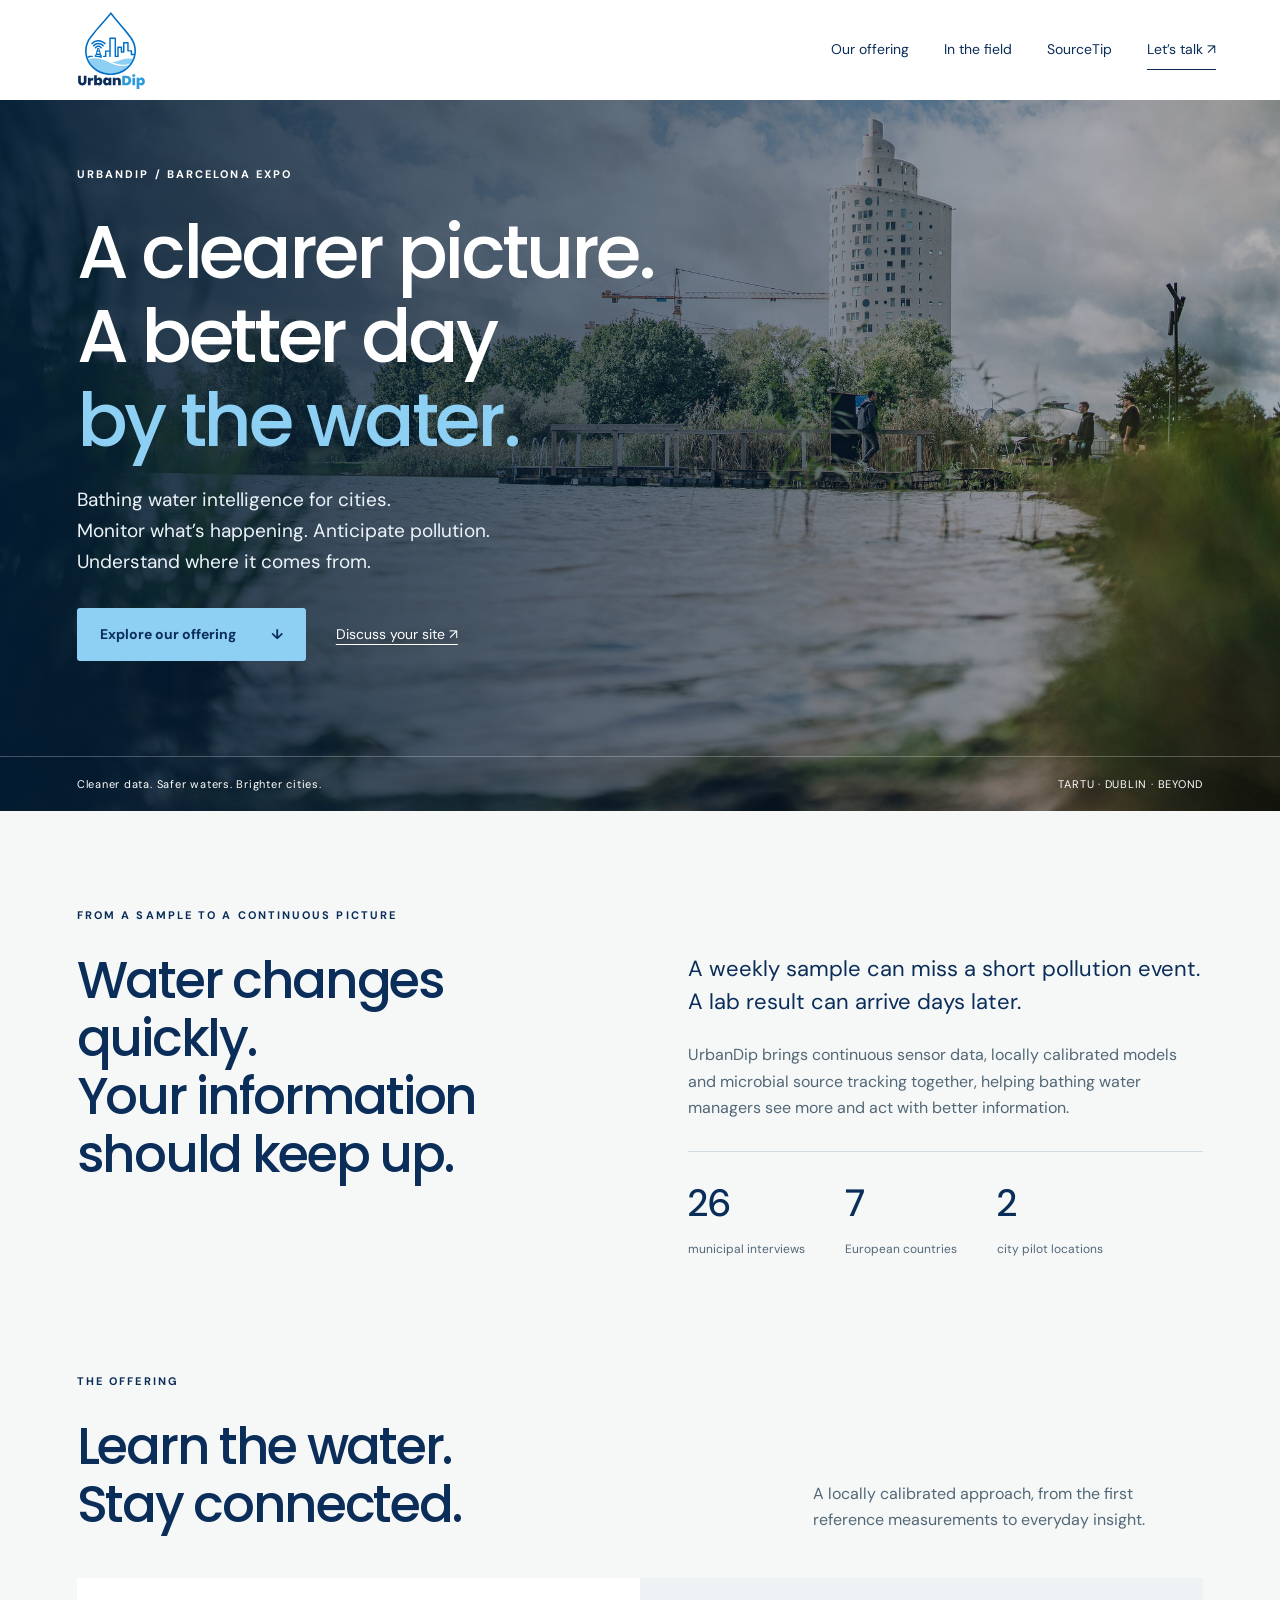
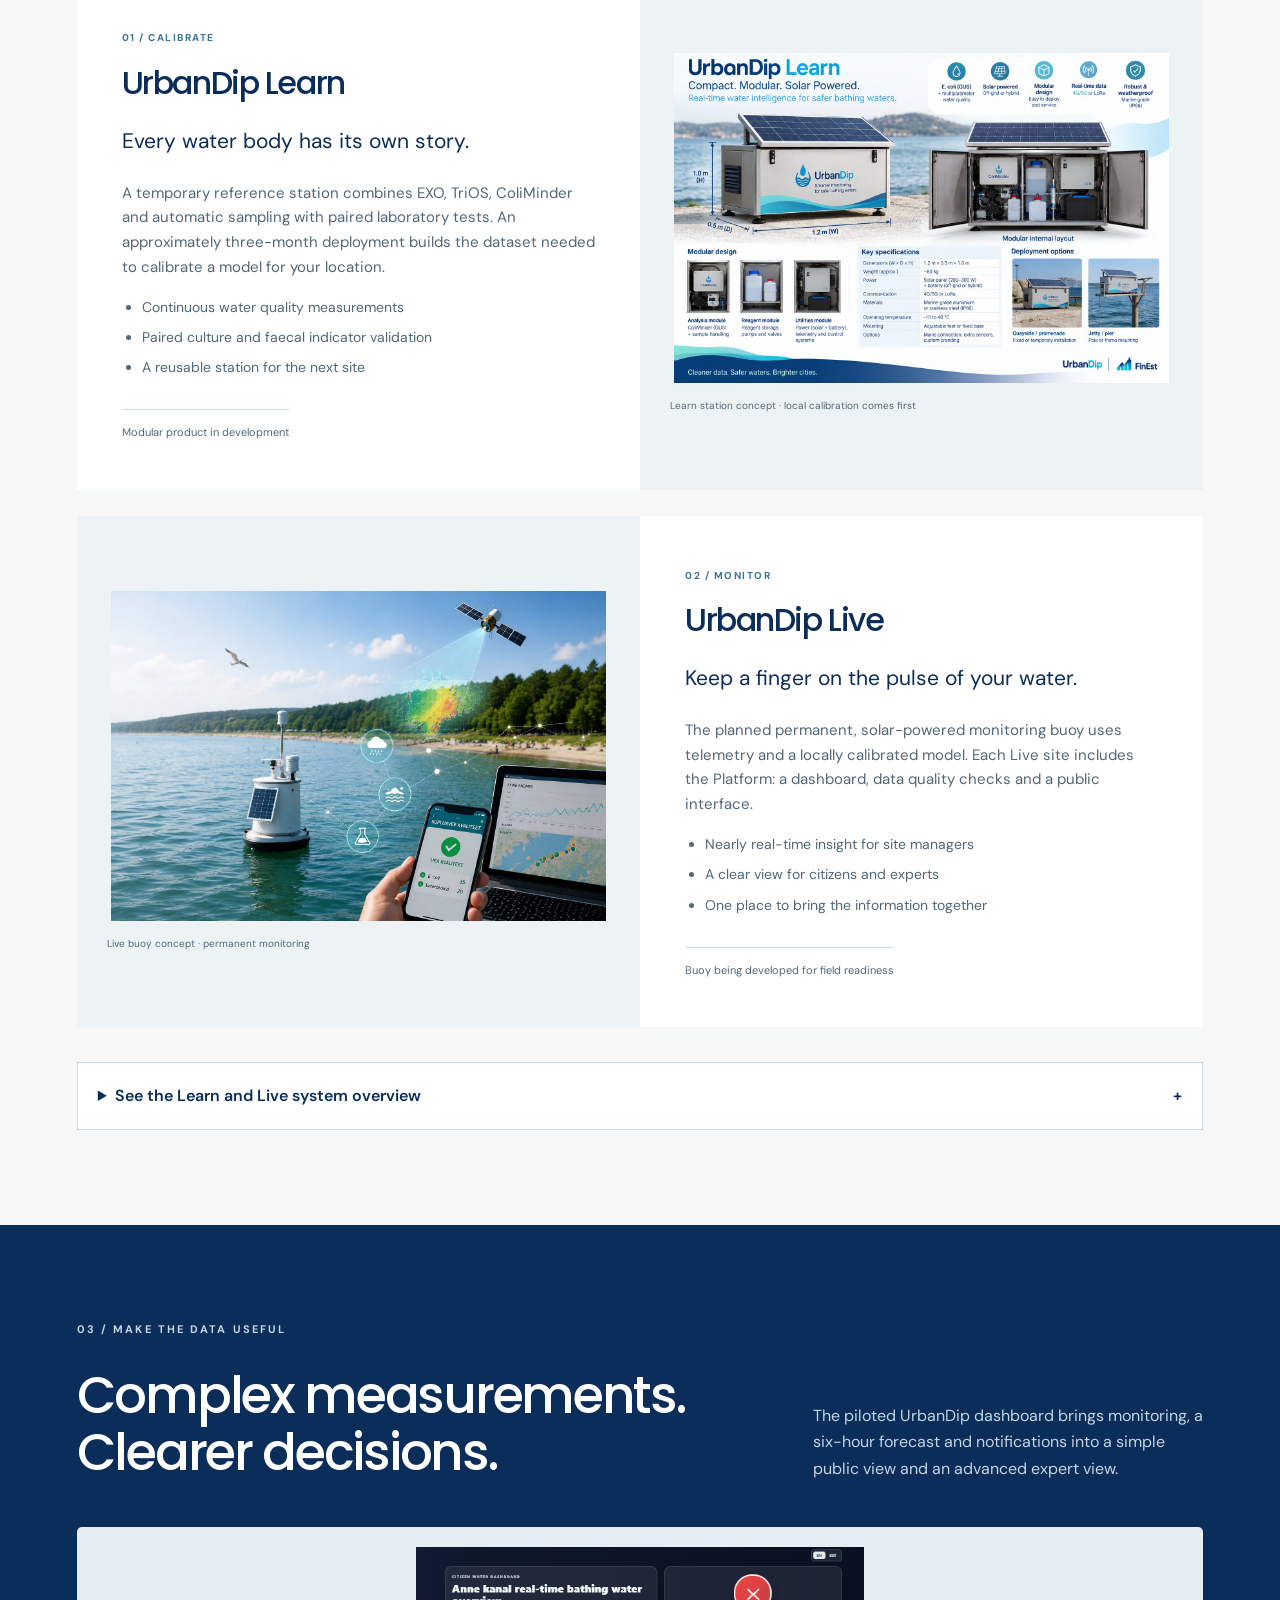
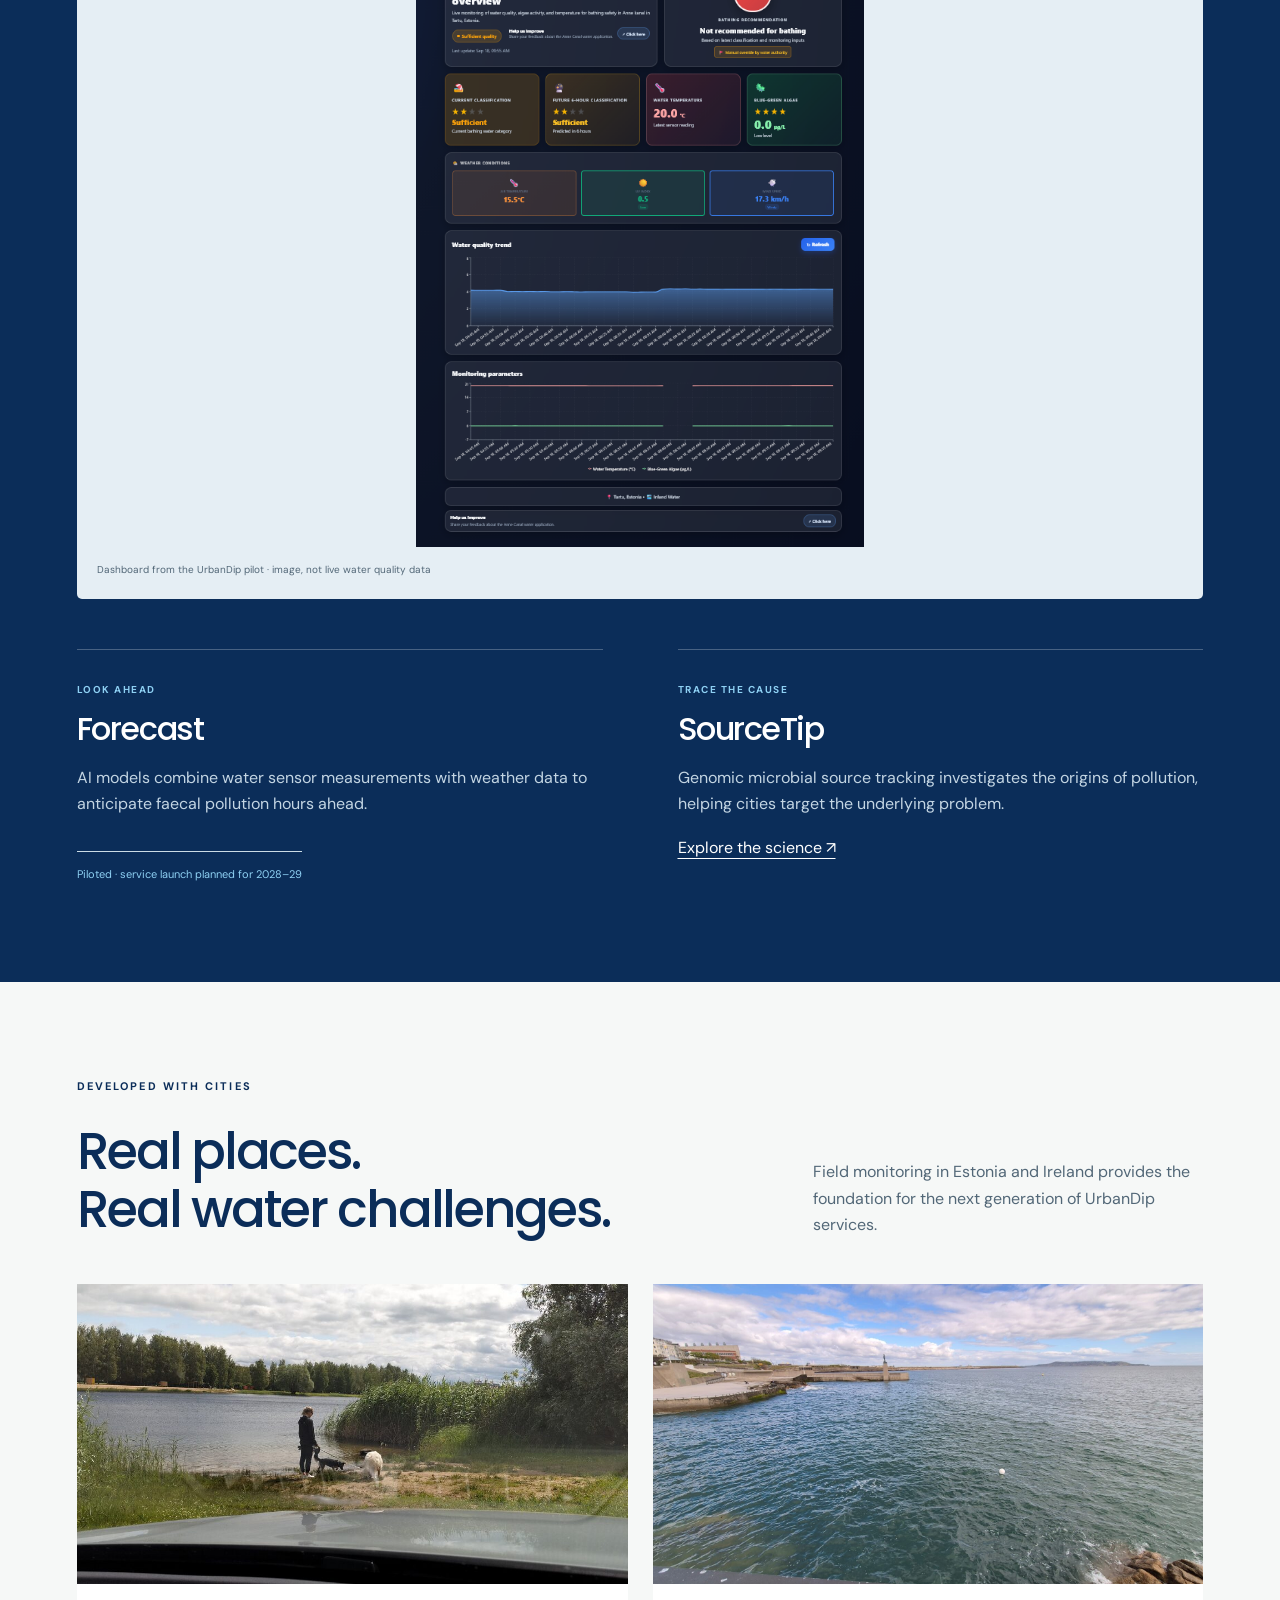
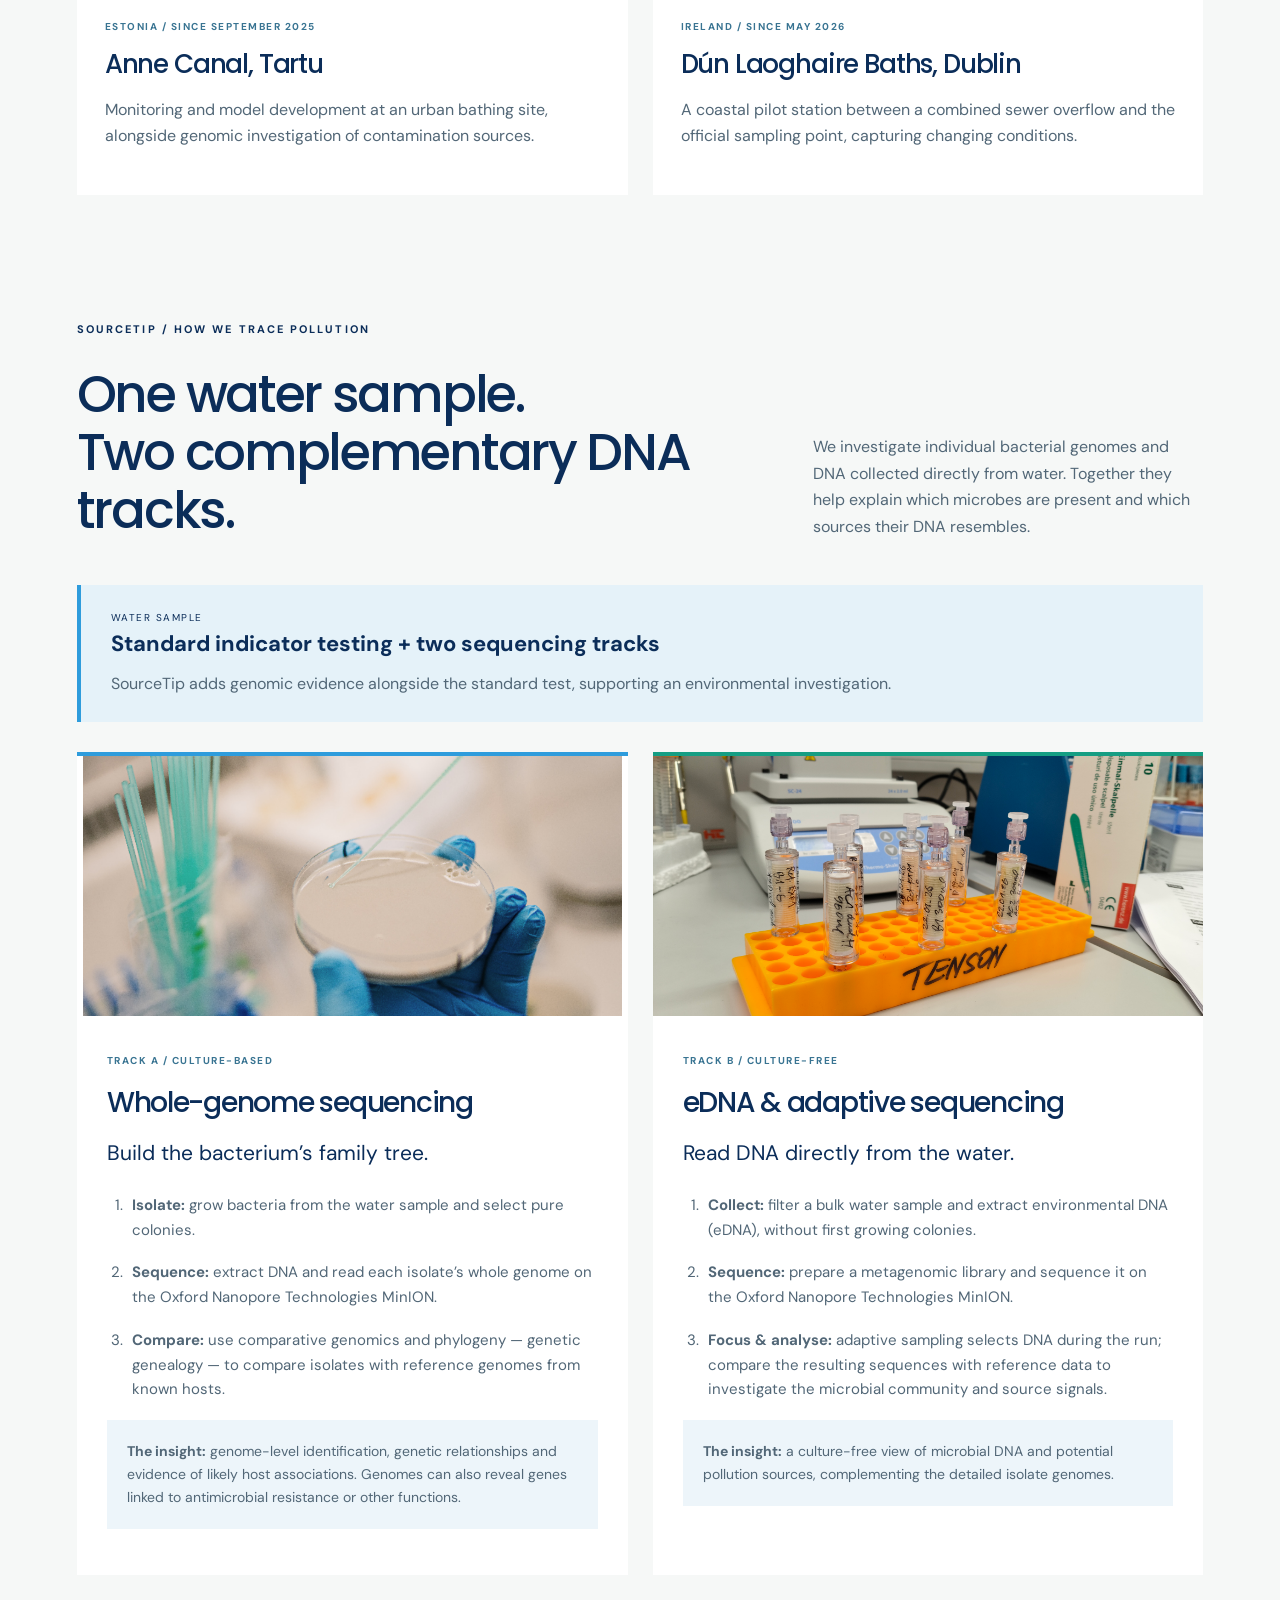
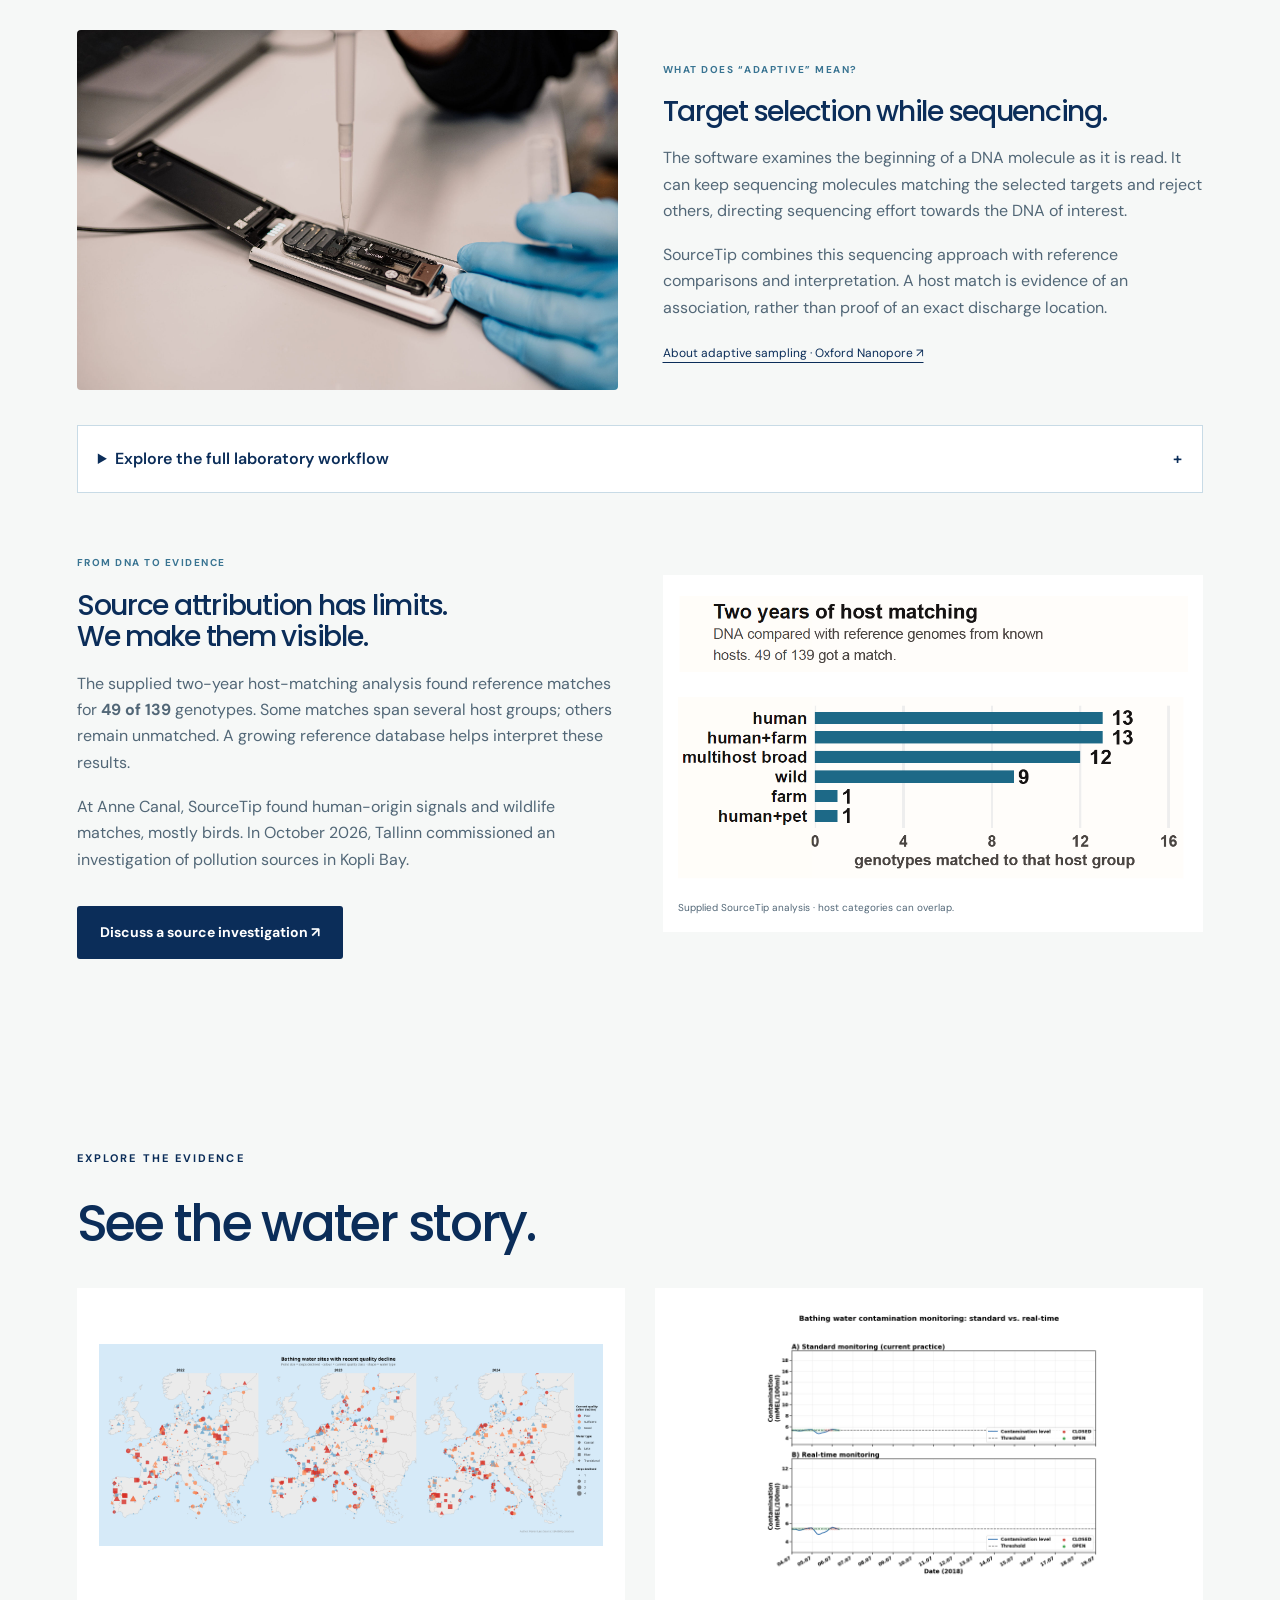
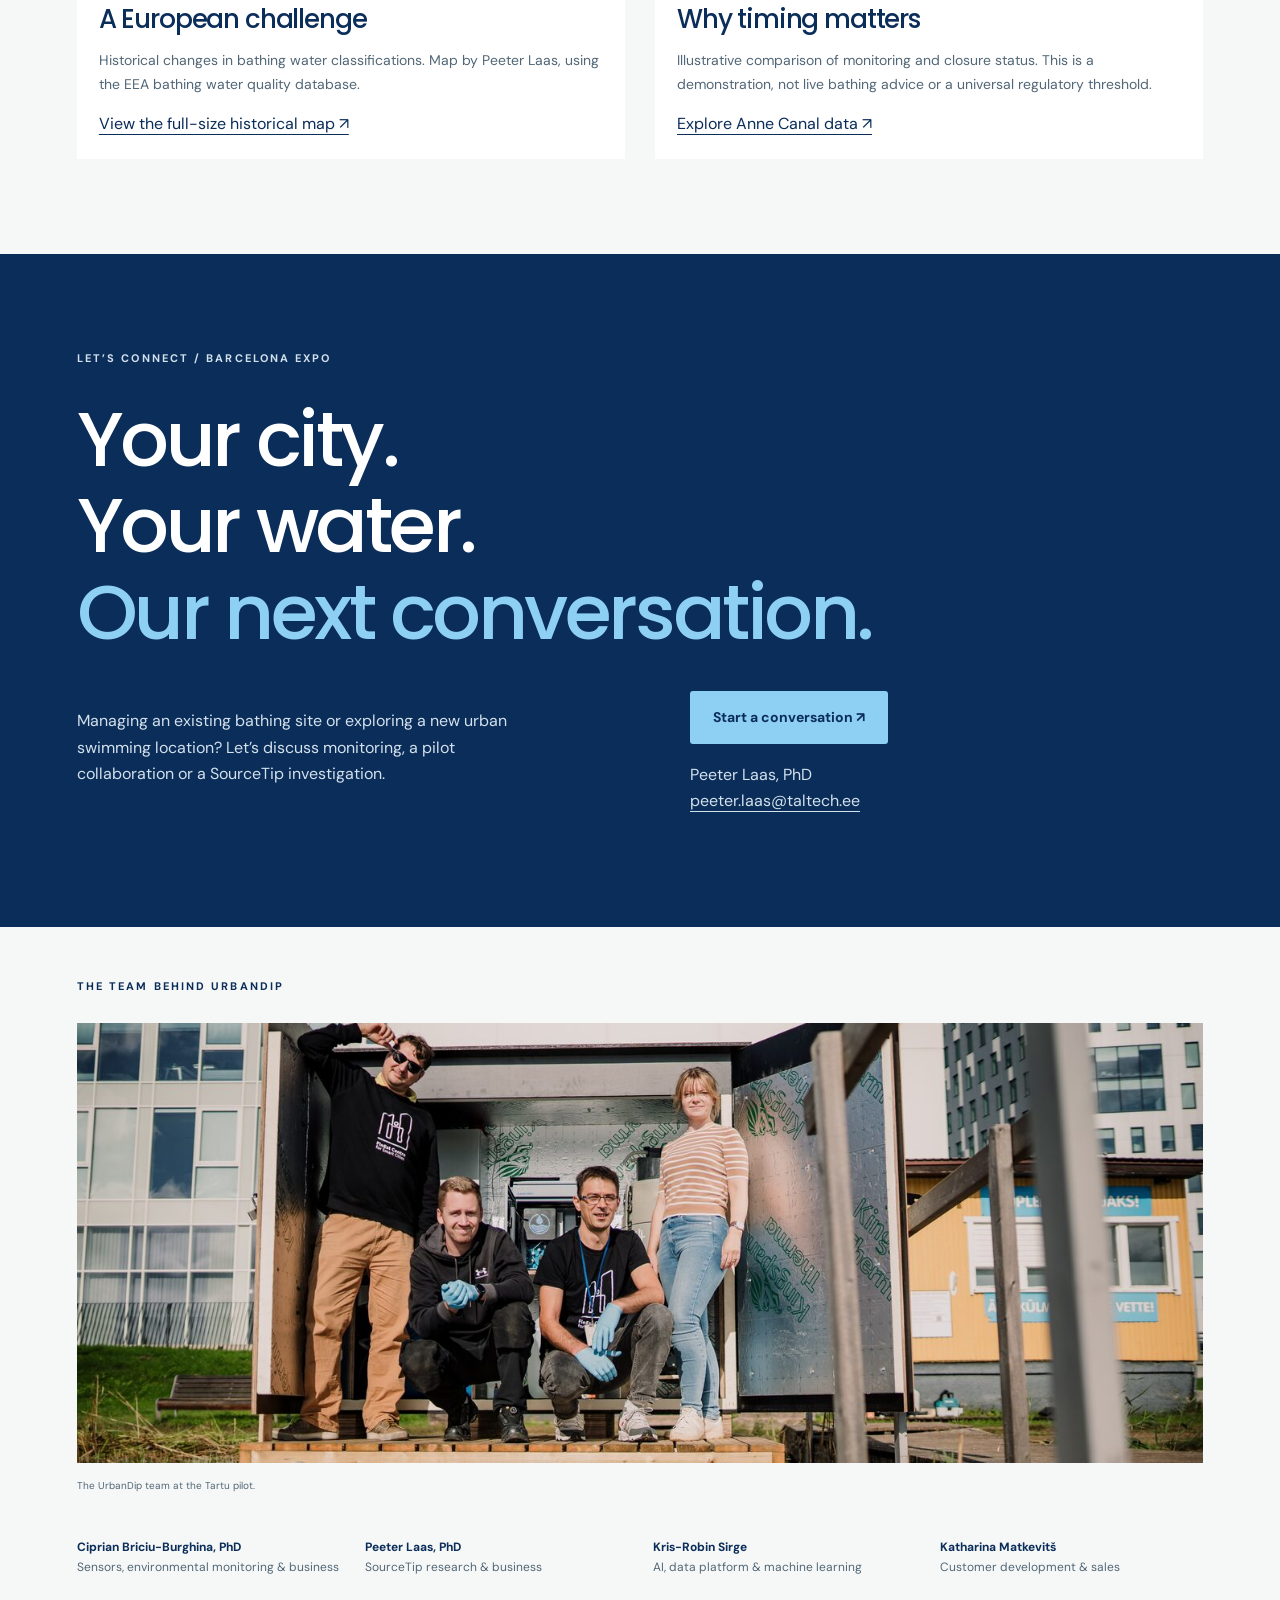
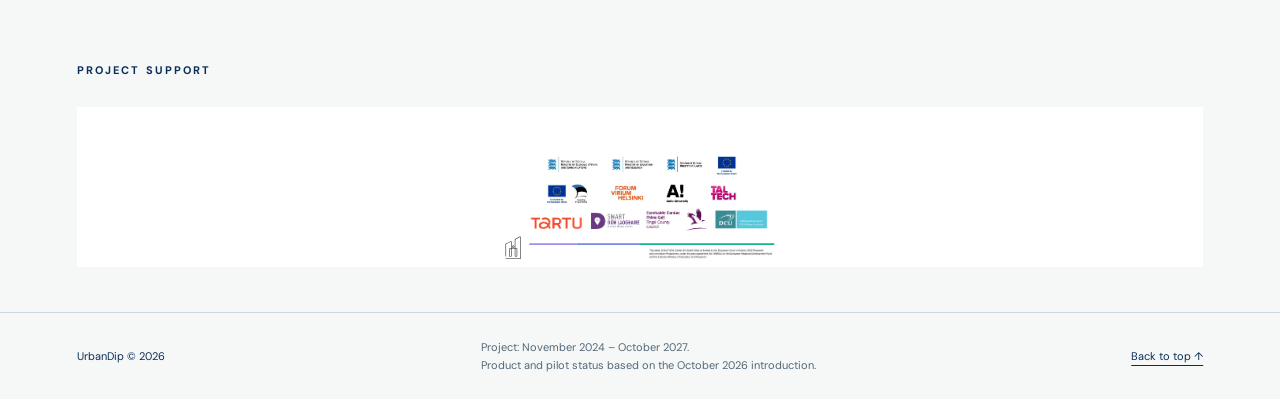
==== index.html @ 27a08b70 "Explain SourceTip methods and add visual materials and English light dashboard" ====
<!doctype html>
<html lang="en"><head><meta charset="utf-8"><meta name="viewport" content="width=device-width,initial-scale=1"><title>UrbanDip | Water intelligence for swimmable cities</title><meta name="description" content="Meet UrbanDip at Barcelona EXPO. Discover bathing water monitoring, AI forecasting and genomic pollution source tracking."><link rel="icon" href="logo1.svg"><link rel="stylesheet" href="style.css"></head><body>
<a class="skip" href="#offering">Skip to content</a><header><a class="brand" href="#"><img src="logo1.svg" alt="UrbanDip"></a><nav aria-label="Main navigation"><a href="#offering">Our offering</a><a href="#pilots">In the field</a><a href="#science">SourceTip</a><a class="nav-cta" href="#connect">Let’s talk ↗</a></nav></header>
<main><section class="hero"><img class="hero-photo" src="canal1.jpg" alt="Urban waterway in Tartu"><div class="hero-shade"></div><div class="hero-content"><p class="eyebrow">URBANDIP / BARCELONA EXPO</p><h1>A clearer picture.<br>A better day<br><em>by the water.</em></h1><p class="intro">Bathing water intelligence for cities.<br>Monitor what’s happening. Anticipate pollution.<br>Understand where it comes from.</p><div class="actions"><a class="button" href="#offering">Explore our offering <span>↓</span></a><a class="text-link" href="#connect">Discuss your site ↗</a></div></div><div class="hero-bottom"><span>Cleaner data. Safer waters. Brighter cities.</span><span>TARTU · DUBLIN · BEYOND</span></div></section>
<section class="opening wrap"><p class="eyebrow">FROM A SAMPLE TO A CONTINUOUS PICTURE</p><div class="split"><h2>Water changes quickly.<br>Your information<br>should keep up.</h2><div><p class="large">A weekly sample can miss a short pollution event. A lab result can arrive days later.</p><p>UrbanDip brings continuous sensor data, locally calibrated models and microbial source tracking together, helping bathing water managers see more and act with better information.</p><div class="mini-stats"><div><strong>26</strong><span>municipal interviews</span></div><div><strong>7</strong><span>European countries</span></div><div><strong>2</strong><span>city pilot locations</span></div></div></div></div></section>
<section class="offering wrap" id="offering"><p class="eyebrow">THE OFFERING</p><div class="section-heading"><h2>Learn the water.<br>Stay connected.</h2><p>A locally calibrated approach, from the first reference measurements to everyday insight.</p></div><article class="product"><div class="product-copy"><span class="step">01 / CALIBRATE</span><h3>UrbanDip Learn</h3><p class="large">Every water body has its own story.</p><p>A temporary reference station combines EXO, TriOS, ColiMinder and automatic sampling with paired laboratory tests. An approximately three-month deployment builds the dataset needed to calibrate a model for your location.</p><ul><li>Continuous water quality measurements</li><li>Paired culture and faecal indicator validation</li><li>A reusable station for the next site</li></ul><span class="status">Modular product in development</span></div><figure><img src="learn_unit.jpg" alt="UrbanDip Learn reference station concept" loading="lazy"><figcaption>Learn station concept · local calibration comes first</figcaption></figure></article><article class="product reverse"><div class="product-copy"><span class="step">02 / MONITOR</span><h3>UrbanDip Live</h3><p class="large">Keep a finger on the pulse of your water.</p><p>The planned permanent, solar-powered monitoring buoy uses telemetry and a locally calibrated model. Each Live site includes the Platform: a dashboard, data quality checks and a public interface.</p><ul><li>Nearly real-time insight for site managers</li><li>A clear view for citizens and experts</li><li>One place to bring the information together</li></ul><span class="status">Buoy being developed for field readiness</span></div><figure><img src="live_buoy.jpg" alt="UrbanDip Live monitoring buoy concept" loading="lazy"><figcaption>Live buoy concept · permanent monitoring</figcaption></figure></article><details class="workflow"><summary>See the Learn and Live system overview <span>+</span></summary><img src="product-overview.svg" alt="UrbanDip Learn and Live system overview" loading="lazy"></details></section>
<section class="platform"><div class="wrap"><p class="eyebrow">03 / MAKE THE DATA USEFUL</p><div class="section-heading"><h2>Complex measurements.<br>Clearer decisions.</h2><p>The piloted UrbanDip dashboard brings monitoring, a six-hour forecast and notifications into a simple public view and an advanced expert view.</p></div><figure class="dashboard"><img src="dashboard.png" alt="UrbanDip pilot dashboard showing bathing water information" loading="lazy"><figcaption>Dashboard from the UrbanDip pilot · image, not live water quality data</figcaption></figure><div class="addons"><article><span class="step">LOOK AHEAD</span><h3>Forecast</h3><p>AI models combine water sensor measurements with weather data to anticipate faecal pollution hours ahead.</p><span class="status">Piloted · service launch planned for 2028–29</span></article><article><span class="step">TRACE THE CAUSE</span><h3>SourceTip</h3><p>Genomic microbial source tracking investigates the origins of pollution, helping cities target the underlying problem.</p><a href="#science">Explore the science ↗</a></article></div></div></section>
<section class="wrap pilots" id="pilots"><p class="eyebrow">DEVELOPED WITH CITIES</p><div class="section-heading"><h2>Real places.<br>Real water challenges.</h2><p>Field monitoring in Estonia and Ireland provides the foundation for the next generation of UrbanDip services.</p></div><div class="pilot-grid"><article><img src="anne_canal.jpg" alt="Anne Canal in Tartu, Estonia" loading="lazy"><div><span class="step">ESTONIA / SINCE SEPTEMBER 2025</span><h3>Anne Canal, Tartu</h3><p>Monitoring and model development at an urban bathing site, alongside genomic investigation of contamination sources.</p></div></article><article><img src="dublin_bay.jpg" alt="Coastal waters in Dublin, Ireland" loading="lazy"><div><span class="step">IRELAND / SINCE MAY 2026</span><h3>Dún Laoghaire Baths, Dublin</h3><p>A coastal pilot station between a combined sewer overflow and the official sampling point, capturing changing conditions.</p></div></article></div></section>
<section class="wrap sourcetip" id="science"><p class="eyebrow">SOURCETIP / HOW WE TRACE POLLUTION</p><div class="section-heading"><h2>One water sample.<br>Two complementary DNA tracks.</h2><p>We investigate individual bacterial genomes and DNA collected directly from water. Together they help explain which microbes are present and which sources their DNA resembles.</p></div>
<div class="sample-banner"><span>WATER SAMPLE</span><strong>Standard indicator testing + two sequencing tracks</strong><p>SourceTip adds genomic evidence alongside the standard test, supporting an environmental investigation.</p></div>
<div class="tracks"><article class="track"><img src="isolate-culture.png" alt="Picking a bacterial colony from a culture plate" loading="lazy"><div class="track-copy"><span class="step">TRACK A / CULTURE-BASED</span><h3>Whole-genome sequencing</h3><p class="large">Build the bacterium’s family tree.</p><ol><li><strong>Isolate:</strong> grow bacteria from the water sample and select pure colonies.</li><li><strong>Sequence:</strong> extract DNA and read each isolate’s whole genome on the Oxford Nanopore Technologies MinION.</li><li><strong>Compare:</strong> use comparative genomics and phylogeny — genetic genealogy — to compare isolates with reference genomes from known hosts.</li></ol><p class="track-result"><strong>The insight:</strong> genome-level identification, genetic relationships and evidence of likely host associations. Genomes can also reveal genes linked to antimicrobial resistance or other functions.</p></div></article>
<article class="track"><img src="edna.jpg" alt="Water filtration cartridges prepared for environmental DNA analysis" loading="lazy"><div class="track-copy"><span class="step">TRACK B / CULTURE-FREE</span><h3>eDNA & adaptive sequencing</h3><p class="large">Read DNA directly from the water.</p><ol><li><strong>Collect:</strong> filter a bulk water sample and extract environmental DNA (eDNA), without first growing colonies.</li><li><strong>Sequence:</strong> prepare a metagenomic library and sequence it on the Oxford Nanopore Technologies MinION.</li><li><strong>Focus & analyse:</strong> adaptive sampling selects DNA during the run; compare the resulting sequences with reference data to investigate the microbial community and source signals.</li></ol><p class="track-result"><strong>The insight:</strong> a culture-free view of microbial DNA and potential pollution sources, complementing the detailed isolate genomes.</p></div></article></div>
<div class="adaptive"><img src="nanopore.jpg" alt="Loading a DNA library into a MinION flow cell" loading="lazy"><div><span class="step">WHAT DOES “ADAPTIVE” MEAN?</span><h3>Target selection while sequencing.</h3><p>The software examines the beginning of a DNA molecule as it is read. It can keep sequencing molecules matching the selected targets and reject others, directing sequencing effort towards the DNA of interest.</p><p>SourceTip combines this sequencing approach with reference comparisons and interpretation. A host match is evidence of an association, rather than proof of an exact discharge location.</p><a href="https://nanoporetech.com/applications/techniques/adaptive-sampling-and-digital-panels" target="_blank" rel="noopener">About adaptive sampling · Oxford Nanopore ↗</a></div></div>
<details class="workflow"><summary>Explore the full laboratory workflow <span>+</span></summary><a href="sourcetip-workflow.png" target="_blank"><img src="sourcetip-workflow.png" alt="Parallel standard testing, isolate whole-genome sequencing and culture-free eDNA workflow" loading="lazy"></a><p>The supplied workflow illustrates relative timing; turnaround depends on the sample and analysis. Open the image for a larger view.</p></details>
<div class="source-evidence"><div><span class="step">FROM DNA TO EVIDENCE</span><h3>Source attribution has limits.<br>We make them visible.</h3><p>The supplied two-year host-matching analysis found reference matches for <strong>49 of 139</strong> genotypes. Some matches span several host groups; others remain unmatched. A growing reference database helps interpret these results.</p><p>At Anne Canal, SourceTip found human-origin signals and wildlife matches, mostly birds. In October 2026, Tallinn commissioned an investigation of pollution sources in Kopli Bay.</p><a class="button dark" href="mailto:peeter.laas@taltech.ee?subject=SourceTip%20investigation">Discuss a source investigation ↗</a></div><figure><img src="source-attributions.png" alt="Host matching: 49 of 139 genotypes matched; human 13, human and farm 13, broad multihost 12, wild 9, farm 1, human and pet 1" loading="lazy"><figcaption>Supplied SourceTip analysis · host categories can overlap.</figcaption></figure></div></section>
<section class="visual-explore wrap"><p class="eyebrow">EXPLORE THE EVIDENCE</p><h2>See the water story.</h2><div class="explore-grid"><article><img src="quality-decline.png" alt="European bathing water sites with recent quality decline in 2022, 2023 and 2024" loading="lazy"><h3>A European challenge</h3><p>Historical changes in bathing water classifications. Map by Peeter Laas, using the EEA bathing water quality database.</p><a href="quality-decline.png" target="_blank">View the full-size historical map ↗</a></article><article><img src="beach-closure.gif" alt="Animated comparison of delayed standard monitoring and real-time monitoring" loading="lazy"><h3>Why timing matters</h3><p>Illustrative comparison of monitoring and closure status. This is a demonstration, not live bathing advice or a universal regulatory threshold.</p><a href="anne-dashboard.html" target="_blank">Explore Anne Canal data ↗</a></article></div></section>
<section class="connect" id="connect"><div class="wrap"><p class="eyebrow">LET’S CONNECT / BARCELONA EXPO</p><h2>Your city.<br>Your water.<br><em>Our next conversation.</em></h2><div class="connect-grid"><p>Managing an existing bathing site or exploring a new urban swimming location? Let’s discuss monitoring, a pilot collaboration or a SourceTip investigation.</p><div><a class="button" href="mailto:peeter.laas@taltech.ee?subject=Meet%20UrbanDip%20%E2%80%94%20Barcelona%20EXPO">Start a conversation ↗</a><p>Peeter Laas, PhD<br><a href="mailto:peeter.laas@taltech.ee">peeter.laas@taltech.ee</a></p></div></div></div></section>
<section class="team wrap"><p class="eyebrow">THE TEAM BEHIND URBANDIP</p><figure class="team-photo"><img src="team-tartu.jpg" alt="UrbanDip team at the Anne Canal monitoring station" loading="lazy"><figcaption>The UrbanDip team at the Tartu pilot.</figcaption></figure><div class="team-grid"><p><strong>Ciprian Briciu-Burghina, PhD</strong><br>Sensors, environmental monitoring & business</p><p><strong>Peeter Laas, PhD</strong><br>SourceTip research & business</p><p><strong>Kris-Robin Sirge</strong><br>AI, data platform & machine learning</p><p><strong>Katharina Matkevitš</strong><br>Customer development & sales</p></div></section><section class="wrap supporters"><p class="eyebrow">PROJECT SUPPORT</p><img src="sponsored-by.svg" alt="Project funding and sponsor acknowledgements" loading="lazy"></section></main><footer class="wrap"><span>UrbanDip © 2026</span><p>Project: November 2024 – October 2027.<br>Product and pilot status based on the October 2026 introduction.</p><a href="#">Back to top ↑</a></footer></body></html>
---- style.css ----
@import url('https://fonts.googleapis.com/css2?family=DM+Sans:wght@400;500;600;700&family=Poppins:wght@500;600;700&display=swap');
:root{--navy:#0b2d59;--blue:#2e9cdc;--sky:#8ed0f3;--paper:#f6f8f7;--muted:#526777}*{box-sizing:border-box}html{scroll-behavior:smooth;scroll-padding-top:100px}body{margin:0;background:var(--paper);color:var(--navy);font-family:'DM Sans',Arial,sans-serif;line-height:1.65}h1,h2,h3{font-family:Poppins,Arial,sans-serif;line-height:1.13;font-weight:500;letter-spacing:-.045em;margin:0}h2{font-size:clamp(32px,4vw,54px)}h3{font-size:32px}p{margin:1.1em 0;color:var(--muted)}a{color:inherit;text-underline-offset:5px}img{max-width:100%;display:block}header{height:100px;display:flex;justify-content:space-between;align-items:center;padding:12px 5%;background:#fff}.brand img{height:77px;width:95px;object-fit:contain}nav{display:flex;gap:35px;align-items:center;font-size:14px}nav a{text-decoration:none}.nav-cta{border-bottom:1px solid var(--navy);padding:8px 0}.wrap{max-width:1320px;margin:auto;padding:95px 6%}.hero{min-height:710px;position:relative;background:var(--navy);color:white;overflow:hidden}.hero-photo,.hero-shade{position:absolute;width:100%;height:100%;object-fit:cover;inset:0}.hero-photo{object-position:center 55%}.hero-shade{background:linear-gradient(90deg,rgba(3,29,53,.91),rgba(3,29,53,.55) 55%,rgba(3,29,53,.13))}.hero-content{position:relative;padding:65px 6% 95px;max-width:1050px}.eyebrow{font-size:11px;letter-spacing:.19em;font-weight:700;color:inherit;margin:0 0 28px}h1{font-size:clamp(46px,5.8vw,82px)}em{font-style:normal;color:var(--sky)}.intro{font-size:19px;line-height:1.65;color:#ecf4f9;max-width:570px}.actions{display:flex;align-items:center;gap:30px;margin-top:30px}.button{display:inline-flex;gap:35px;align-items:center;justify-content:space-between;padding:15px 23px;background:var(--sky);color:var(--navy);text-decoration:none;font-size:14px;font-weight:700;border-radius:3px}.button:hover{background:#b6e4ff}.text-link{font-size:14px}.hero-bottom{position:relative;border-top:1px solid #ffffff40;padding:18px 6%;display:flex;justify-content:space-between;font-size:11px;letter-spacing:.07em}.split{display:grid;grid-template-columns:1.05fr 1fr;gap:70px}.large{font-size:22px;line-height:1.5;color:var(--navy);margin-top:0}.mini-stats{display:flex;gap:40px;padding-top:20px;border-top:1px solid #d3dde2;margin-top:30px}.mini-stats strong{display:block;font-size:38px;font-weight:500}.mini-stats span{font-size:12px;color:var(--muted)}.offering{padding-top:15px}.section-heading{display:flex;justify-content:space-between;align-items:end;gap:60px;margin-bottom:45px}.section-heading>p{max-width:390px;margin:0}.product{display:grid;grid-template-columns:1fr 1fr;background:#fff;margin-top:26px;align-items:center}.product-copy{padding:45px}.step{font-size:10px;letter-spacing:.15em;color:#397492;font-weight:700}.product h3{margin:15px 0 25px}.product p{font-size:15px}.product .large{font-size:21px}ul{padding-left:20px;color:var(--muted);font-size:14px}li{margin:7px 0}.status{display:inline-block;margin-top:16px;padding-top:13px;border-top:1px solid #cbdce6;font-size:11px;color:#526777}figure{margin:0}.product figure{padding:30px;background:#edf3f5;align-self:stretch;display:flex;flex-direction:column;justify-content:center}.product img{width:100%;height:330px;object-fit:contain}figcaption{font-size:10px;color:var(--muted);margin-top:15px}.reverse .product-copy{order:2}.platform{background:var(--navy);color:white}.platform p{color:#c3d5e3}.dashboard{padding:20px;background:#e5eef4;border-radius:5px}.dashboard img{width:100%;max-height:600px;object-fit:contain}.addons{display:grid;grid-template-columns:1fr 1fr;gap:75px;margin-top:50px}.addons article{border-top:1px solid #ffffff40;padding-top:25px}.addons h3{margin-top:10px}.addons .step,.addons .status{color:var(--sky)}.pilot-grid{display:grid;grid-template-columns:1fr 1fr;gap:25px}.pilot-grid article{background:white}.pilot-grid img{width:100%;height:300px;object-fit:cover}.pilot-grid article>div{padding:28px}.pilot-grid h3{font-size:26px;margin-top:12px}.science{display:grid;grid-template-columns:1.4fr 1fr;gap:80px;padding-top:25px}.science h2{font-size:40px}.science .large{margin-top:24px}.dark{background:var(--navy);color:white;margin-top:15px}.science-numbers{background:#e5f2f9;padding:45px}.science-numbers>div{border-bottom:1px solid #bad4e3;padding:10px 0 25px;margin-bottom:20px}.science-numbers strong{font-size:56px;display:block;line-height:1.4;font-weight:500;letter-spacing:-.05em}.science-numbers span{font-size:14px}.science-numbers p{font-size:12px}.connect{background:var(--navy);color:white}.connect h2{font-size:clamp(45px,6vw,78px)}.connect-grid{display:grid;grid-template-columns:1fr 1fr;gap:100px;margin-top:35px}.connect p{color:#d3e1ed;max-width:440px}.team{padding-top:50px;padding-bottom:50px}.team-grid{display:grid;grid-template-columns:repeat(4,1fr);gap:25px;font-size:12px}.team-grid strong{color:var(--navy)}footer.wrap{border-top:1px solid #ccd7df;display:flex;justify-content:space-between;align-items:center;padding-top:25px;padding-bottom:25px;font-size:11px}footer p{margin:0}.skip{position:absolute;top:-100px}.skip:focus{top:10px;z-index:10;background:white;padding:10px}a:focus-visible{outline:3px solid var(--blue);outline-offset:5px}@media(max-width:760px){header{height:90px;padding:10px 6%}.brand img{height:65px;width:75px}nav{gap:18px;font-size:12px}nav a:nth-child(2),nav a:nth-child(3){display:none}.hero{min-height:680px}.hero-content{padding-top:50px}h1{font-size:49px}.intro{font-size:16px}.actions{gap:20px;flex-wrap:wrap}.hero-bottom{gap:20px;font-size:9px}.wrap{padding:65px 6%}.split,.product,.science,.connect-grid{grid-template-columns:1fr;gap:30px}.section-heading{display:block}.section-heading>p{margin-top:25px}.product-copy{padding:28px}.product img{height:260px}.reverse .product-copy{order:0}.addons{gap:30px}.addons h3{font-size:26px}.pilot-grid{grid-template-columns:1fr}.pilot-grid img{height:250px}.science h2{font-size:34px}.team-grid{grid-template-columns:1fr 1fr}footer.wrap{gap:20px;flex-wrap:wrap}.mini-stats{gap:25px}.mini-stats strong{font-size:32px}.mini-stats span{font-size:10px}}@media(prefers-reduced-motion:reduce){html{scroll-behavior:auto}}

.sourcetip{padding-top:30px}.sample-banner{border-left:4px solid var(--blue);background:#e5f2f9;padding:25px 30px;margin-bottom:30px}.sample-banner span{display:block;font-size:10px;letter-spacing:.15em}.sample-banner strong{font-size:22px}.sample-banner p{margin:8px 0 0}.tracks{display:grid;grid-template-columns:1fr 1fr;gap:25px}.track{background:white;border-top:4px solid var(--blue)}.track:nth-child(2){border-color:#159e83}.track>img{width:100%;height:260px;object-fit:cover}.track-copy{padding:30px}.track h3{font-size:28px;margin:14px 0 20px}.track .large{font-size:21px}.track ol{padding-left:20px;color:var(--muted);font-size:15px}.track li{margin-bottom:18px;padding-left:5px}.track-result{background:#edf5fa;padding:20px;font-size:14px}.adaptive,.source-evidence{display:grid;grid-template-columns:1fr 1fr;gap:45px;align-items:center;margin-top:55px}.adaptive>img{width:100%;border-radius:4px}.adaptive h3,.source-evidence h3{font-size:28px;margin:15px 0}.adaptive a{font-size:12px}.workflow{margin-top:35px;border:1px solid #c8dbe6;background:white;padding:20px}.workflow summary{cursor:pointer;font-weight:600}.workflow summary span{float:right}.workflow img{margin-top:22px;width:100%;height:auto}.workflow p{font-size:12px}.source-evidence figure{background:white;padding:15px}.explore-grid{display:grid;grid-template-columns:1fr 1fr;gap:30px;margin-top:35px}.explore-grid article{background:white;padding:22px}.explore-grid img{width:100%;height:270px;object-fit:contain}.explore-grid h3{font-size:26px;margin-top:25px}.explore-grid p{font-size:14px}.team-photo img{width:100%;max-height:440px;object-fit:cover;object-position:center 40%}.team-photo{margin-bottom:30px}.supporters{padding-top:20px;padding-bottom:45px}.supporters>img{max-height:160px;width:100%;object-fit:contain;background:white}@media(max-width:760px){.tracks,.adaptive,.source-evidence,.explore-grid{grid-template-columns:1fr}.track>img{height:230px}.track-copy{padding:25px}.source-evidence{gap:25px}.explore-grid img{height:auto}.team-photo img{max-height:300px}}
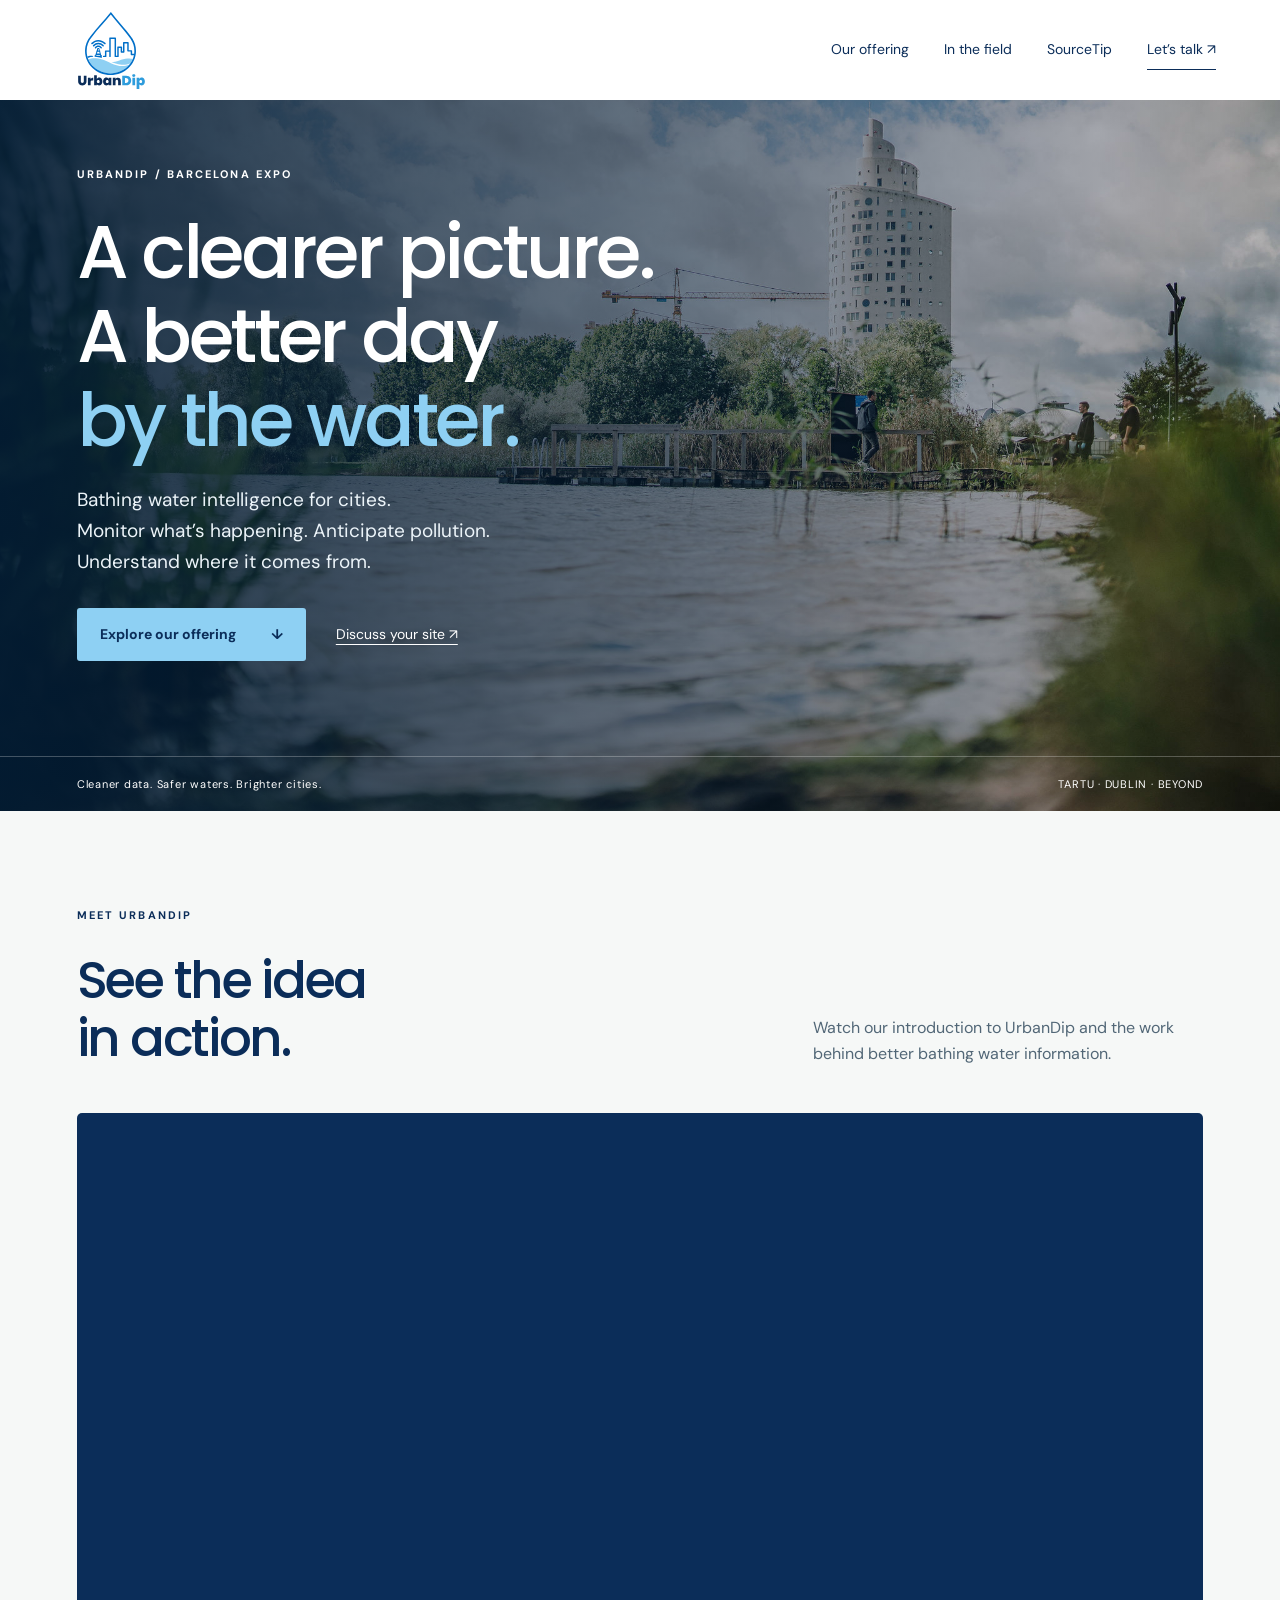
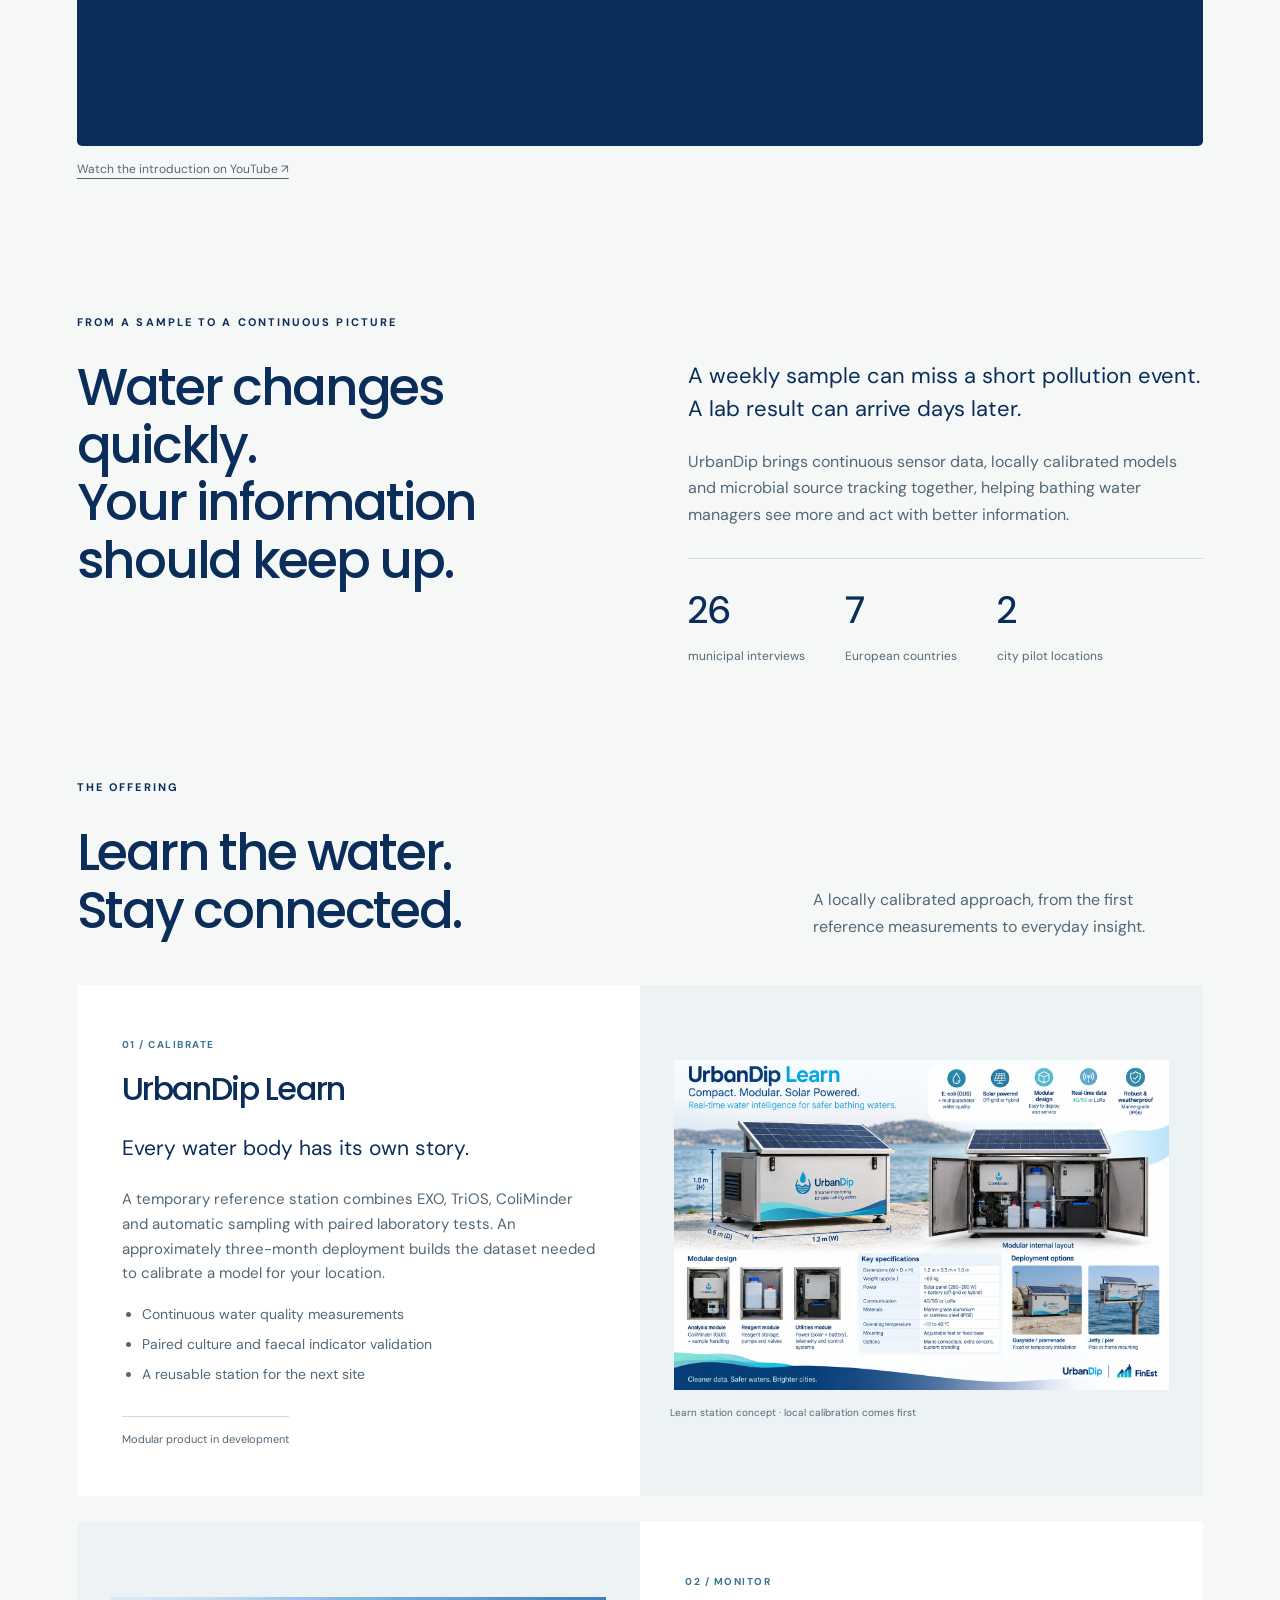
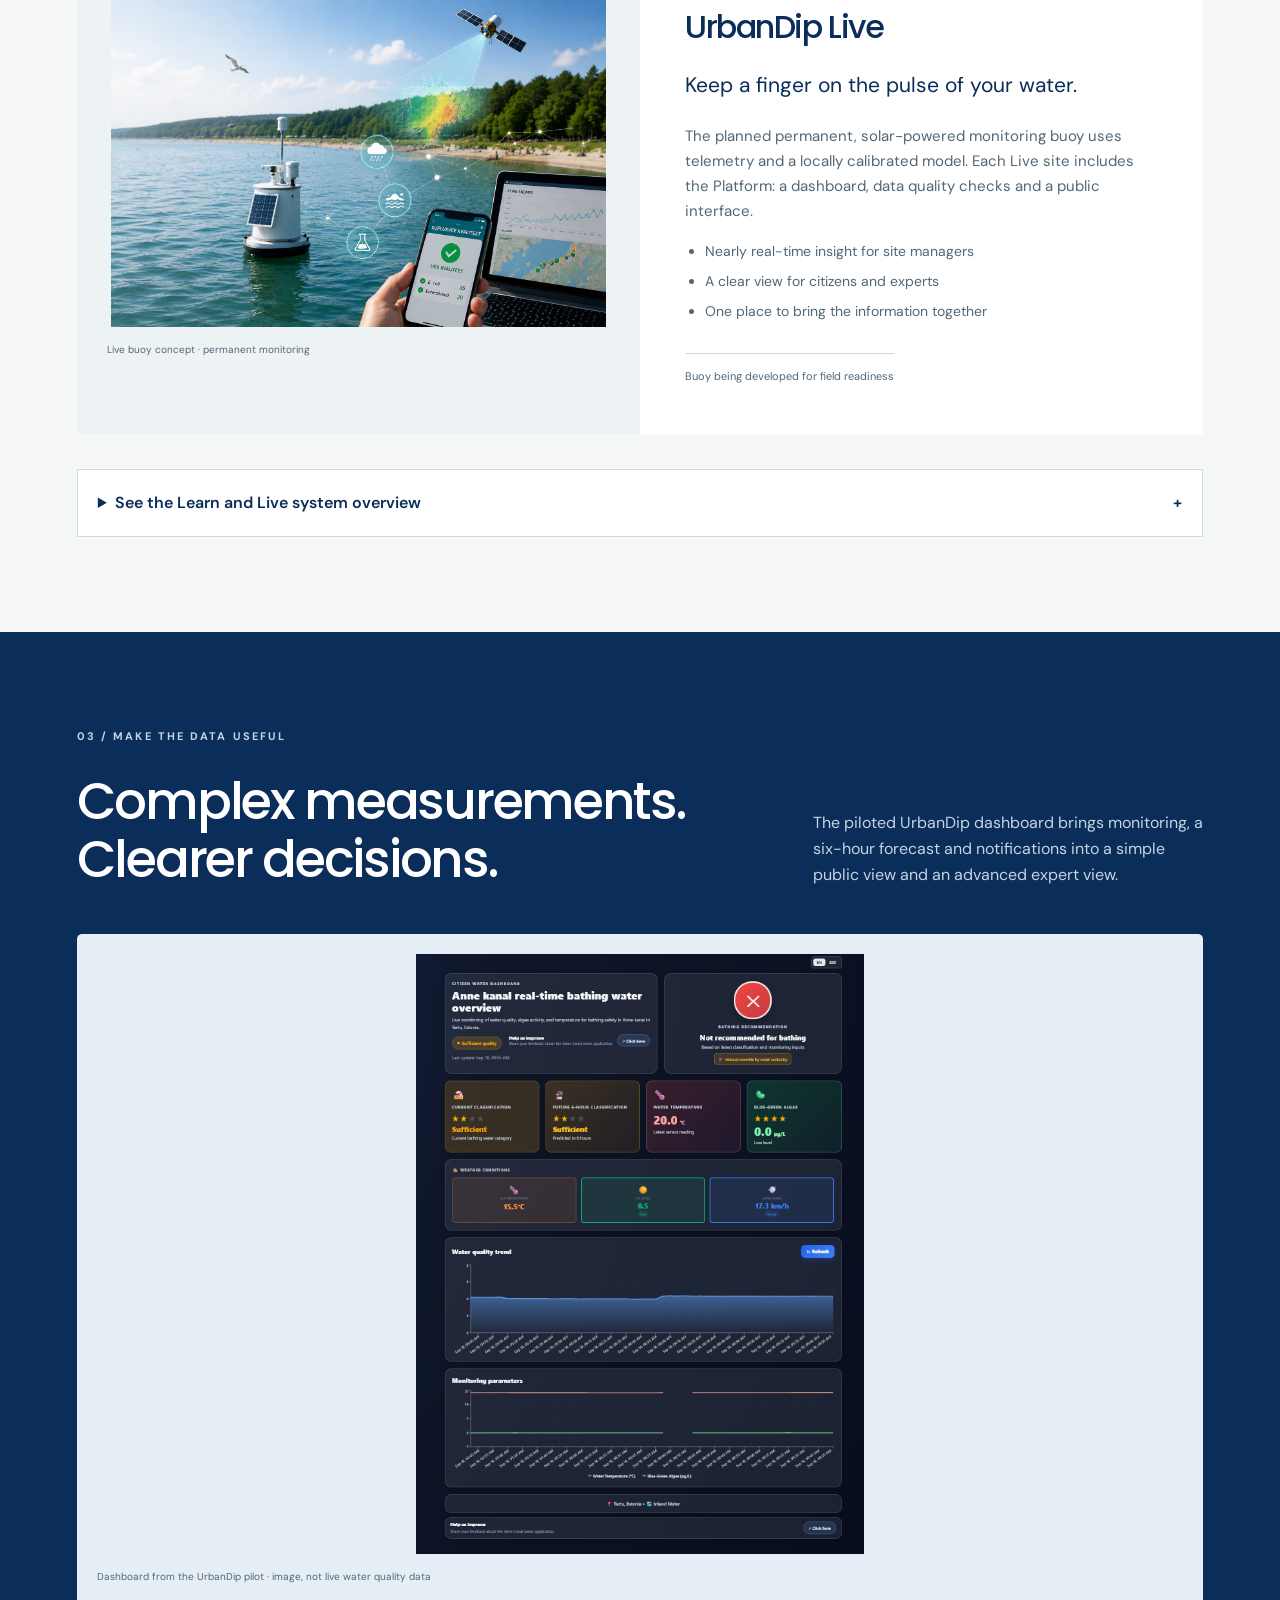
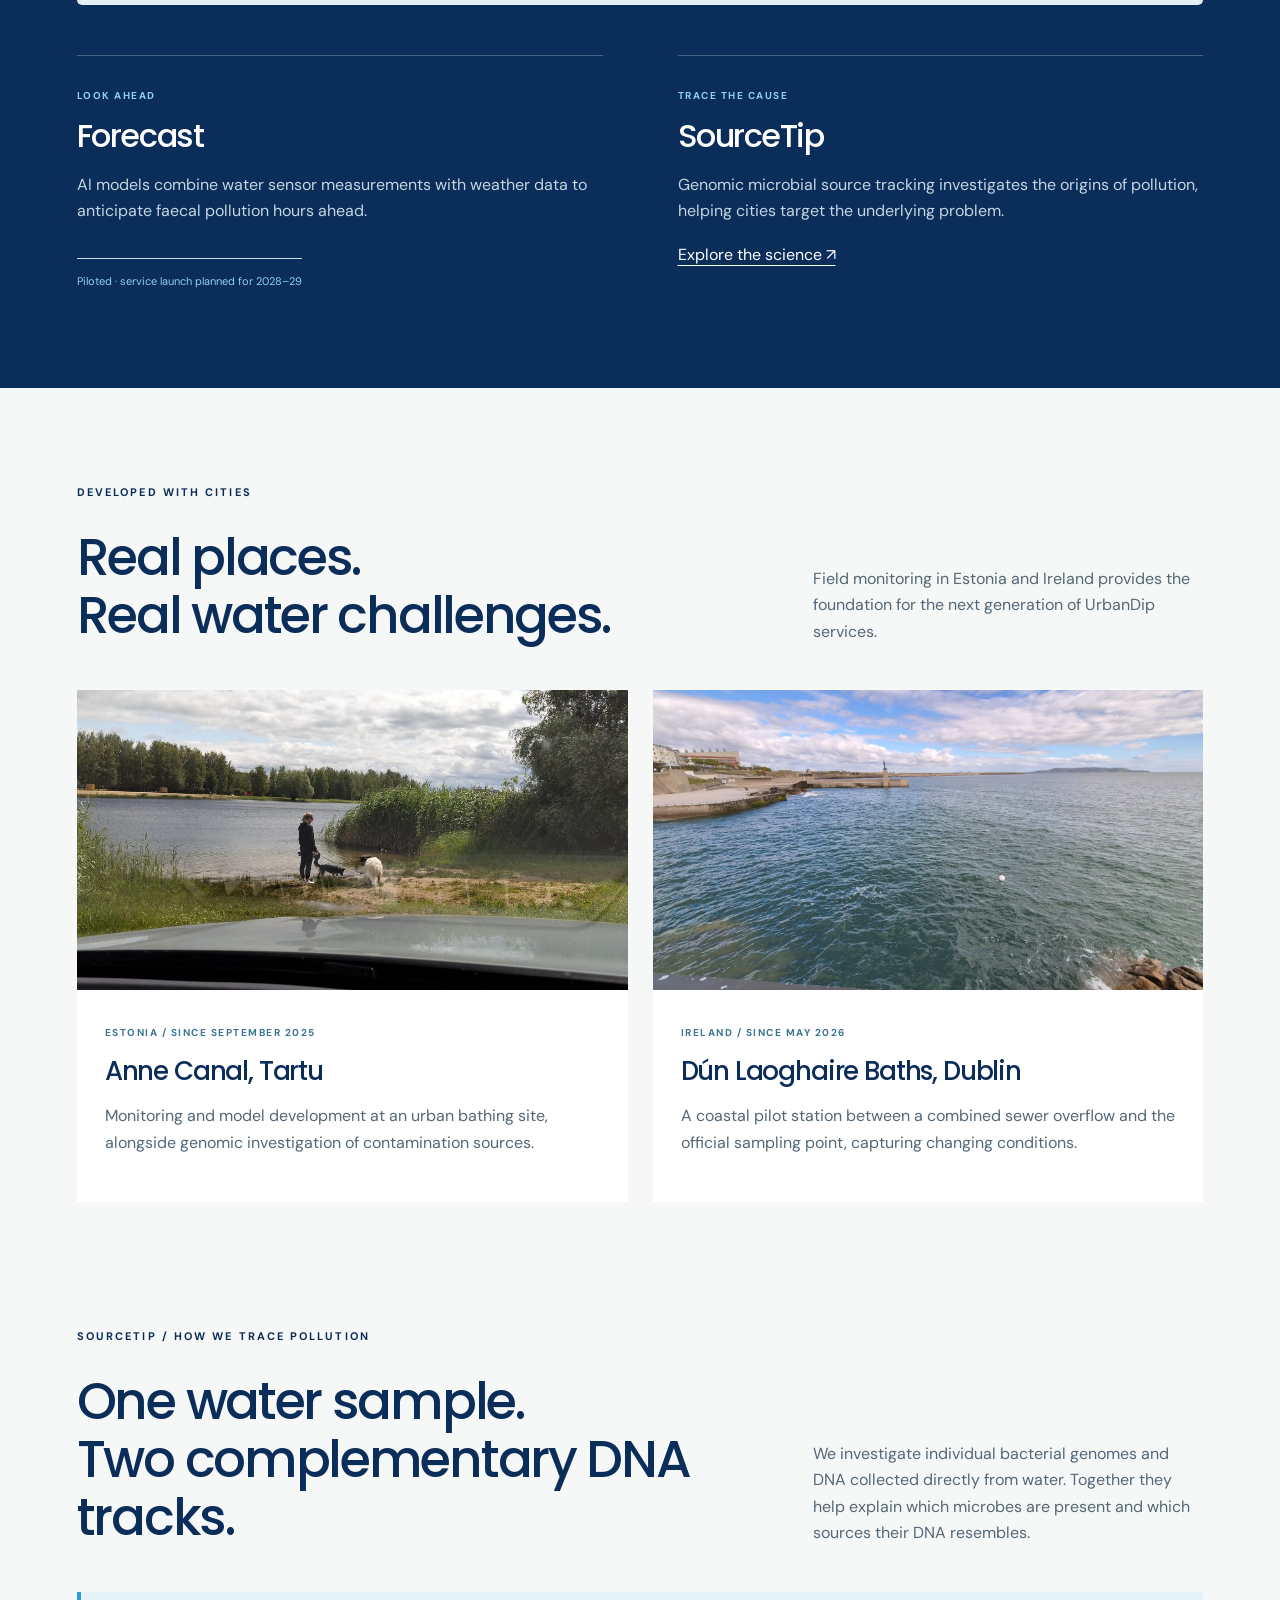
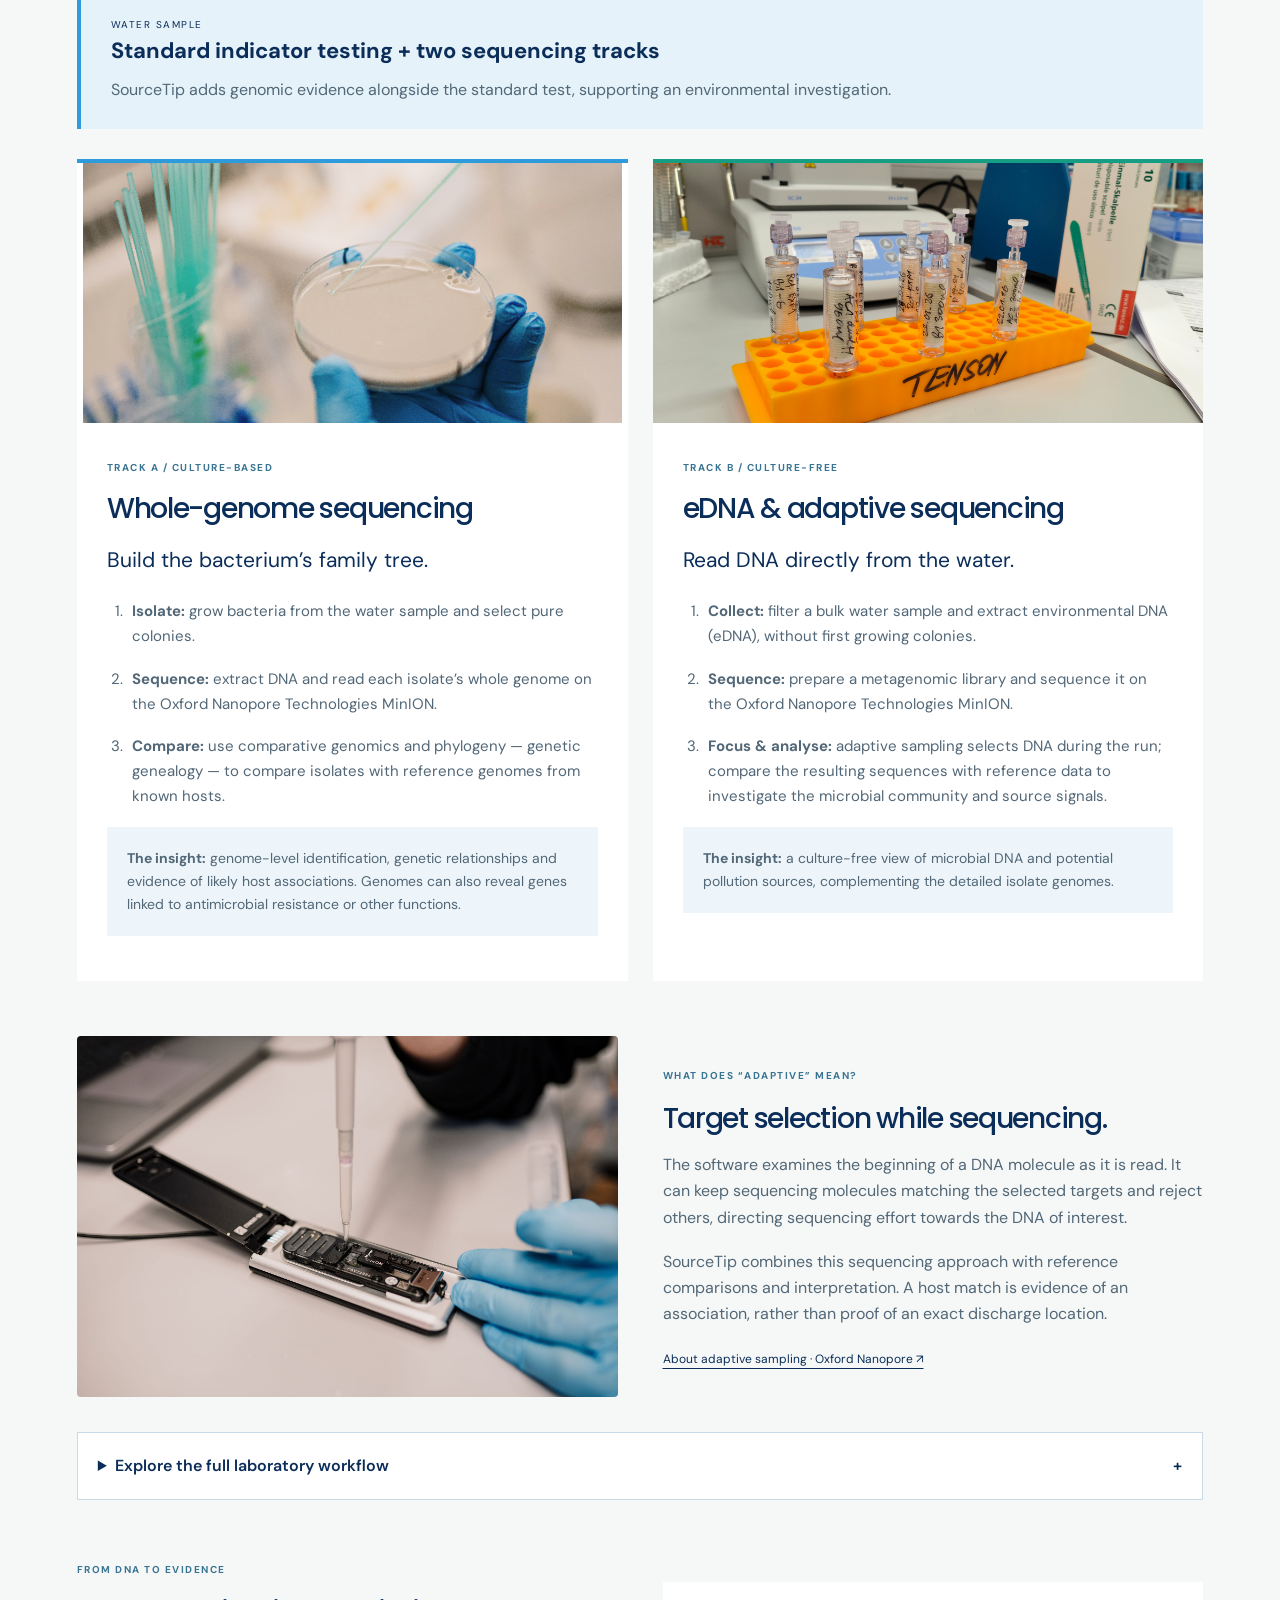
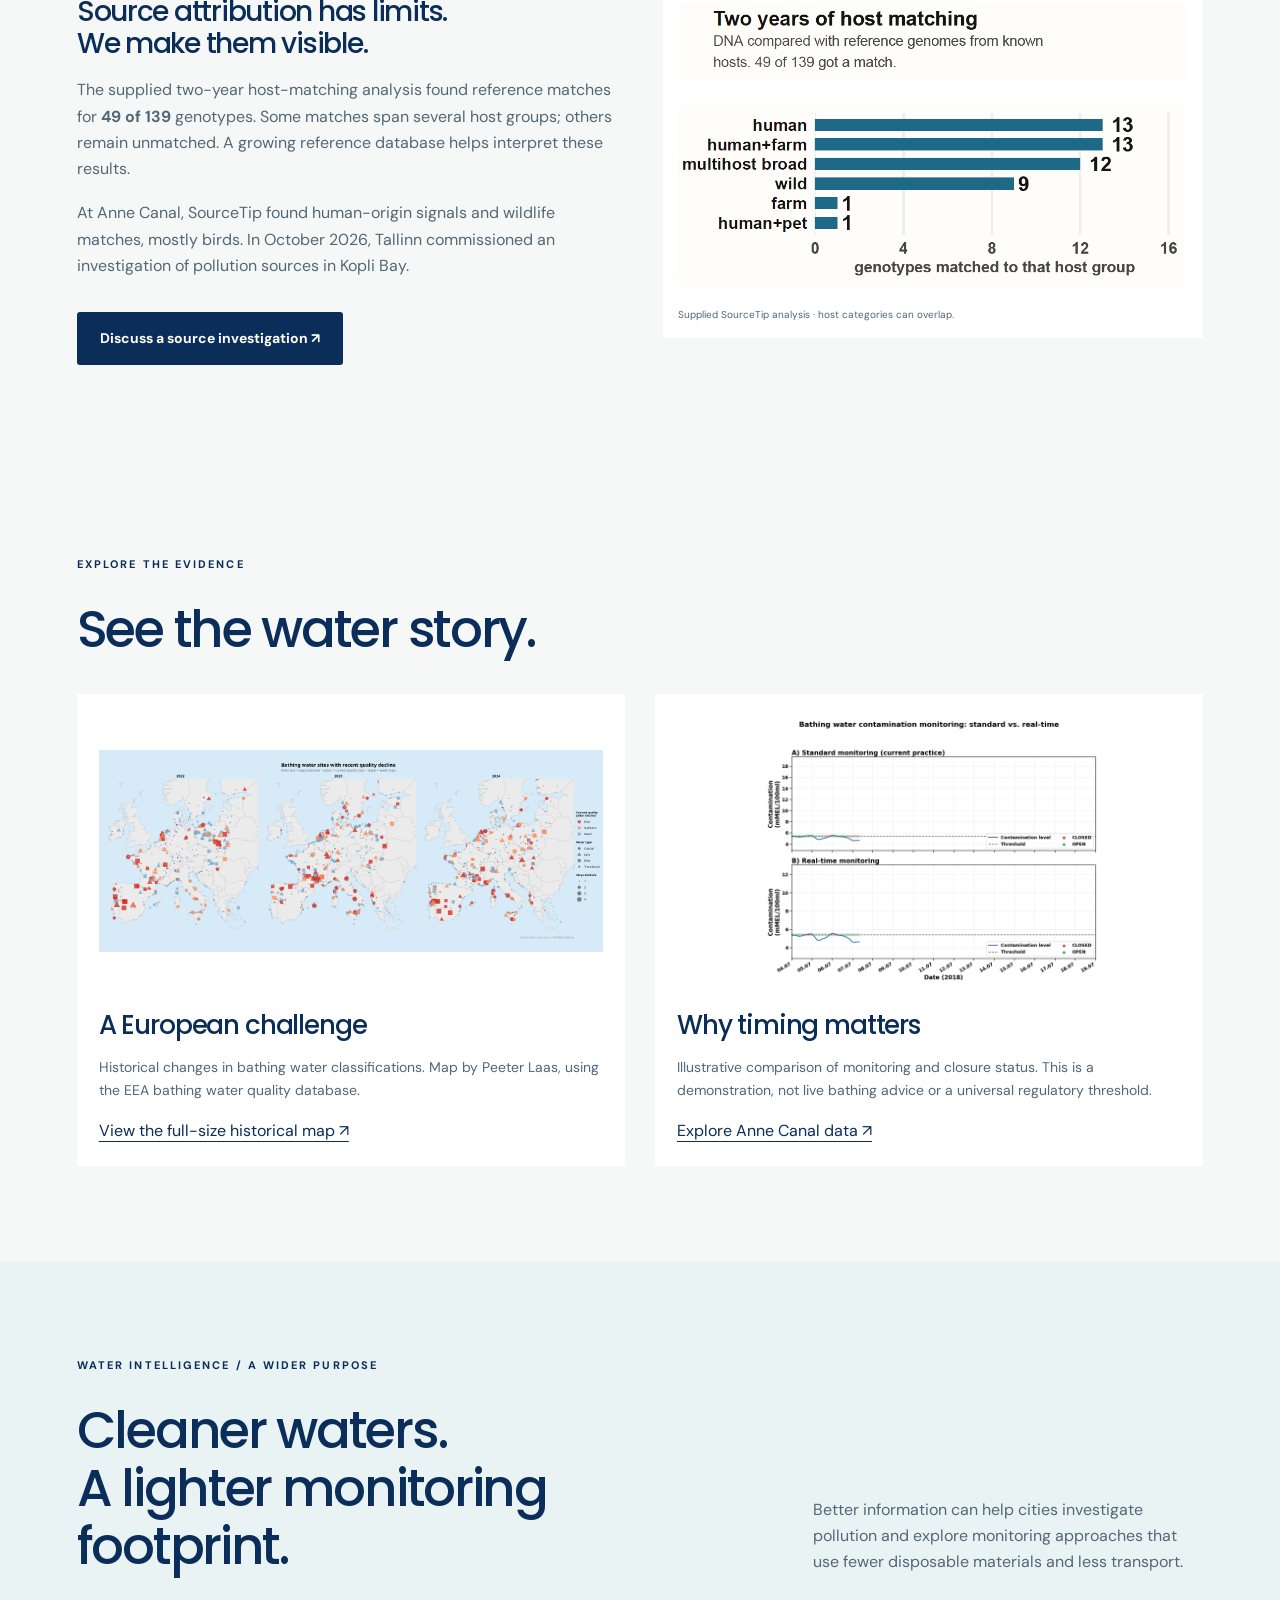
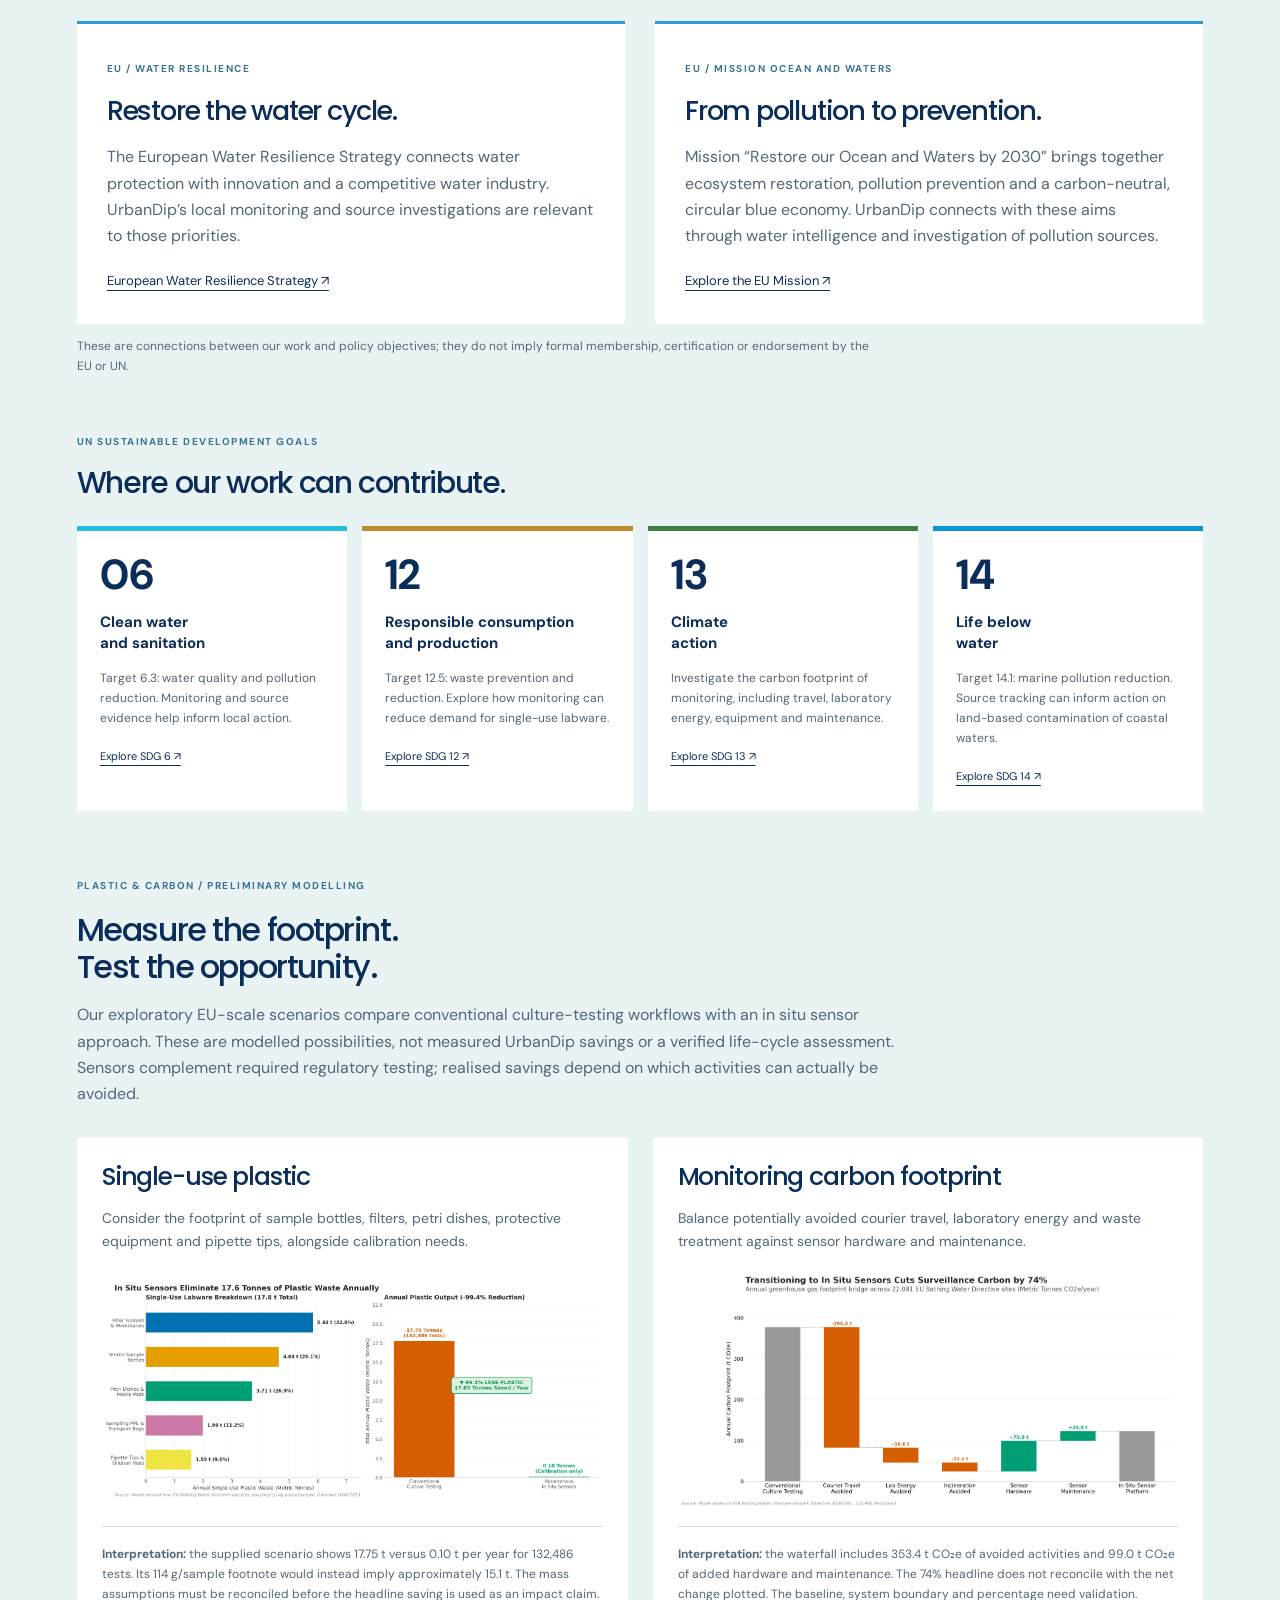
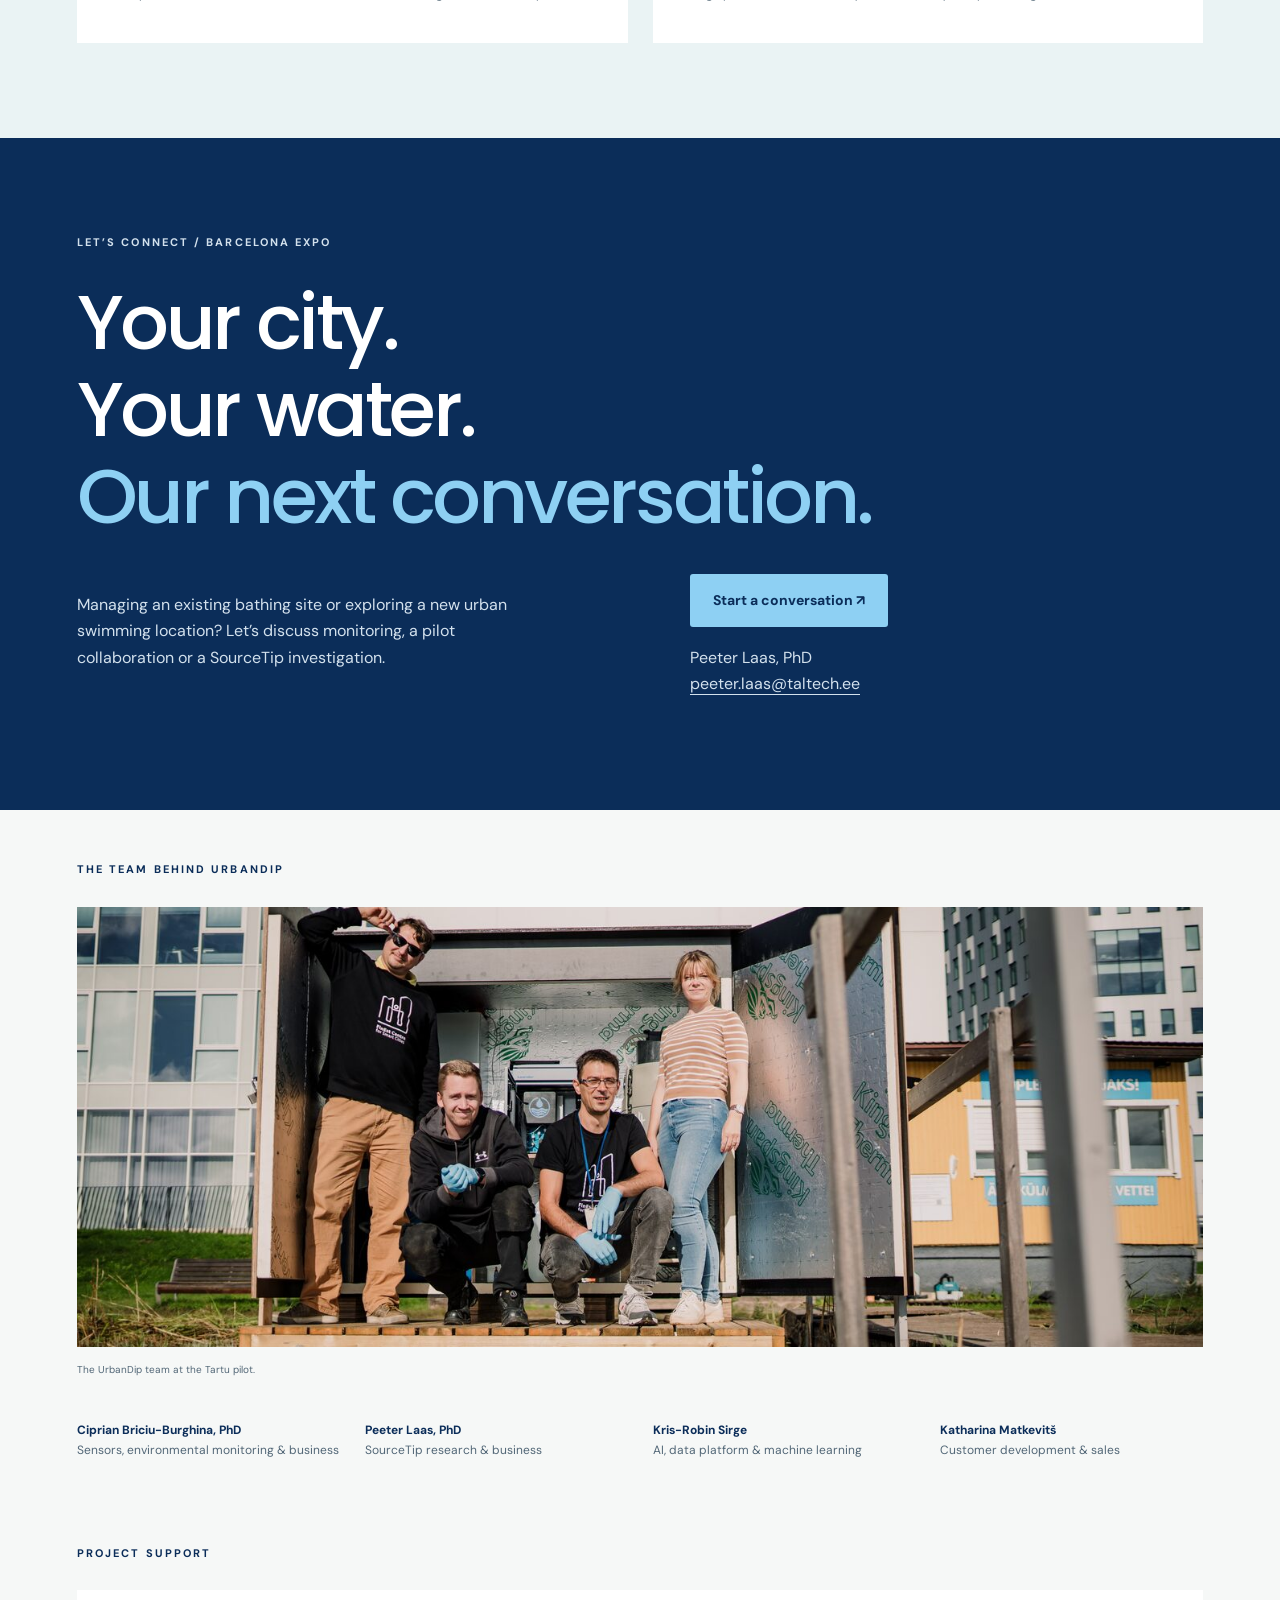
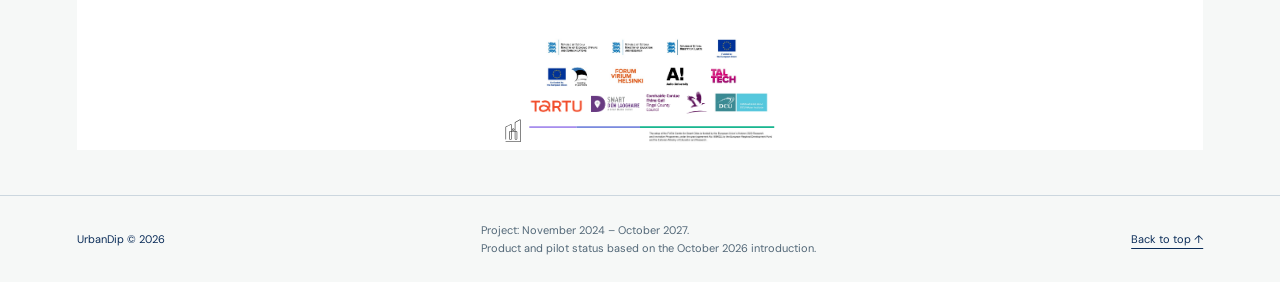
==== commit 2c878370: "Connect UrbanDip with EU water initiatives and SDGs and add introduction video" ====
--- a/index.html
+++ b/index.html
@@ -2,7 +2,7 @@
 <html lang="en"><head><meta charset="utf-8"><meta name="viewport" content="width=device-width,initial-scale=1"><title>UrbanDip | Water intelligence for swimmable cities</title><meta name="description" content="Meet UrbanDip at Barcelona EXPO. Discover bathing water monitoring, AI forecasting and genomic pollution source tracking."><link rel="icon" href="logo1.svg"><link rel="stylesheet" href="style.css"></head><body>
 <a class="skip" href="#offering">Skip to content</a><header><a class="brand" href="#"><img src="logo1.svg" alt="UrbanDip"></a><nav aria-label="Main navigation"><a href="#offering">Our offering</a><a href="#pilots">In the field</a><a href="#science">SourceTip</a><a class="nav-cta" href="#connect">Let’s talk ↗</a></nav></header>
 <main><section class="hero"><img class="hero-photo" src="canal1.jpg" alt="Urban waterway in Tartu"><div class="hero-shade"></div><div class="hero-content"><p class="eyebrow">URBANDIP / BARCELONA EXPO</p><h1>A clearer picture.<br>A better day<br><em>by the water.</em></h1><p class="intro">Bathing water intelligence for cities.<br>Monitor what’s happening. Anticipate pollution.<br>Understand where it comes from.</p><div class="actions"><a class="button" href="#offering">Explore our offering <span>↓</span></a><a class="text-link" href="#connect">Discuss your site ↗</a></div></div><div class="hero-bottom"><span>Cleaner data. Safer waters. Brighter cities.</span><span>TARTU · DUBLIN · BEYOND</span></div></section>
-<section class="opening wrap"><p class="eyebrow">FROM A SAMPLE TO A CONTINUOUS PICTURE</p><div class="split"><h2>Water changes quickly.<br>Your information<br>should keep up.</h2><div><p class="large">A weekly sample can miss a short pollution event. A lab result can arrive days later.</p><p>UrbanDip brings continuous sensor data, locally calibrated models and microbial source tracking together, helping bathing water managers see more and act with better information.</p><div class="mini-stats"><div><strong>26</strong><span>municipal interviews</span></div><div><strong>7</strong><span>European countries</span></div><div><strong>2</strong><span>city pilot locations</span></div></div></div></div></section>
+<section class="wrap video-intro" id="introduction"><p class="eyebrow">MEET URBANDIP</p><div class="section-heading"><h2>See the idea<br>in action.</h2><p>Watch our introduction to UrbanDip and the work behind better bathing water information.</p></div><div class="video-frame"><iframe src="https://www.youtube-nocookie.com/embed/uC6EK_0y8gQ" title="UrbanDip introduction on YouTube" loading="lazy" allow="accelerometer; autoplay; clipboard-write; encrypted-media; gyroscope; picture-in-picture; web-share" allowfullscreen></iframe></div><p class="video-fallback"><a href="https://www.youtube.com/watch?v=uC6EK_0y8gQ" target="_blank" rel="noopener">Watch the introduction on YouTube ↗</a></p></section><section class="opening wrap"><p class="eyebrow">FROM A SAMPLE TO A CONTINUOUS PICTURE</p><div class="split"><h2>Water changes quickly.<br>Your information<br>should keep up.</h2><div><p class="large">A weekly sample can miss a short pollution event. A lab result can arrive days later.</p><p>UrbanDip brings continuous sensor data, locally calibrated models and microbial source tracking together, helping bathing water managers see more and act with better information.</p><div class="mini-stats"><div><strong>26</strong><span>municipal interviews</span></div><div><strong>7</strong><span>European countries</span></div><div><strong>2</strong><span>city pilot locations</span></div></div></div></div></section>
 <section class="offering wrap" id="offering"><p class="eyebrow">THE OFFERING</p><div class="section-heading"><h2>Learn the water.<br>Stay connected.</h2><p>A locally calibrated approach, from the first reference measurements to everyday insight.</p></div><article class="product"><div class="product-copy"><span class="step">01 / CALIBRATE</span><h3>UrbanDip Learn</h3><p class="large">Every water body has its own story.</p><p>A temporary reference station combines EXO, TriOS, ColiMinder and automatic sampling with paired laboratory tests. An approximately three-month deployment builds the dataset needed to calibrate a model for your location.</p><ul><li>Continuous water quality measurements</li><li>Paired culture and faecal indicator validation</li><li>A reusable station for the next site</li></ul><span class="status">Modular product in development</span></div><figure><img src="learn_unit.jpg" alt="UrbanDip Learn reference station concept" loading="lazy"><figcaption>Learn station concept · local calibration comes first</figcaption></figure></article><article class="product reverse"><div class="product-copy"><span class="step">02 / MONITOR</span><h3>UrbanDip Live</h3><p class="large">Keep a finger on the pulse of your water.</p><p>The planned permanent, solar-powered monitoring buoy uses telemetry and a locally calibrated model. Each Live site includes the Platform: a dashboard, data quality checks and a public interface.</p><ul><li>Nearly real-time insight for site managers</li><li>A clear view for citizens and experts</li><li>One place to bring the information together</li></ul><span class="status">Buoy being developed for field readiness</span></div><figure><img src="live_buoy.jpg" alt="UrbanDip Live monitoring buoy concept" loading="lazy"><figcaption>Live buoy concept · permanent monitoring</figcaption></figure></article><details class="workflow"><summary>See the Learn and Live system overview <span>+</span></summary><img src="product-overview.svg" alt="UrbanDip Learn and Live system overview" loading="lazy"></details></section>
 <section class="platform"><div class="wrap"><p class="eyebrow">03 / MAKE THE DATA USEFUL</p><div class="section-heading"><h2>Complex measurements.<br>Clearer decisions.</h2><p>The piloted UrbanDip dashboard brings monitoring, a six-hour forecast and notifications into a simple public view and an advanced expert view.</p></div><figure class="dashboard"><img src="dashboard.png" alt="UrbanDip pilot dashboard showing bathing water information" loading="lazy"><figcaption>Dashboard from the UrbanDip pilot · image, not live water quality data</figcaption></figure><div class="addons"><article><span class="step">LOOK AHEAD</span><h3>Forecast</h3><p>AI models combine water sensor measurements with weather data to anticipate faecal pollution hours ahead.</p><span class="status">Piloted · service launch planned for 2028–29</span></article><article><span class="step">TRACE THE CAUSE</span><h3>SourceTip</h3><p>Genomic microbial source tracking investigates the origins of pollution, helping cities target the underlying problem.</p><a href="#science">Explore the science ↗</a></article></div></div></section>
 <section class="wrap pilots" id="pilots"><p class="eyebrow">DEVELOPED WITH CITIES</p><div class="section-heading"><h2>Real places.<br>Real water challenges.</h2><p>Field monitoring in Estonia and Ireland provides the foundation for the next generation of UrbanDip services.</p></div><div class="pilot-grid"><article><img src="anne_canal.jpg" alt="Anne Canal in Tartu, Estonia" loading="lazy"><div><span class="step">ESTONIA / SINCE SEPTEMBER 2025</span><h3>Anne Canal, Tartu</h3><p>Monitoring and model development at an urban bathing site, alongside genomic investigation of contamination sources.</p></div></article><article><img src="dublin_bay.jpg" alt="Coastal waters in Dublin, Ireland" loading="lazy"><div><span class="step">IRELAND / SINCE MAY 2026</span><h3>Dún Laoghaire Baths, Dublin</h3><p>A coastal pilot station between a combined sewer overflow and the official sampling point, capturing changing conditions.</p></div></article></div></section>
@@ -14,5 +14,8 @@
 <details class="workflow"><summary>Explore the full laboratory workflow <span>+</span></summary><a href="sourcetip-workflow.png" target="_blank"><img src="sourcetip-workflow.png" alt="Parallel standard testing, isolate whole-genome sequencing and culture-free eDNA workflow" loading="lazy"></a><p>The supplied workflow illustrates relative timing; turnaround depends on the sample and analysis. Open the image for a larger view.</p></details>
 <div class="source-evidence"><div><span class="step">FROM DNA TO EVIDENCE</span><h3>Source attribution has limits.<br>We make them visible.</h3><p>The supplied two-year host-matching analysis found reference matches for <strong>49 of 139</strong> genotypes. Some matches span several host groups; others remain unmatched. A growing reference database helps interpret these results.</p><p>At Anne Canal, SourceTip found human-origin signals and wildlife matches, mostly birds. In October 2026, Tallinn commissioned an investigation of pollution sources in Kopli Bay.</p><a class="button dark" href="mailto:peeter.laas@taltech.ee?subject=SourceTip%20investigation">Discuss a source investigation ↗</a></div><figure><img src="source-attributions.png" alt="Host matching: 49 of 139 genotypes matched; human 13, human and farm 13, broad multihost 12, wild 9, farm 1, human and pet 1" loading="lazy"><figcaption>Supplied SourceTip analysis · host categories can overlap.</figcaption></figure></div></section>
 <section class="visual-explore wrap"><p class="eyebrow">EXPLORE THE EVIDENCE</p><h2>See the water story.</h2><div class="explore-grid"><article><img src="quality-decline.png" alt="European bathing water sites with recent quality decline in 2022, 2023 and 2024" loading="lazy"><h3>A European challenge</h3><p>Historical changes in bathing water classifications. Map by Peeter Laas, using the EEA bathing water quality database.</p><a href="quality-decline.png" target="_blank">View the full-size historical map ↗</a></article><article><img src="beach-closure.gif" alt="Animated comparison of delayed standard monitoring and real-time monitoring" loading="lazy"><h3>Why timing matters</h3><p>Illustrative comparison of monitoring and closure status. This is a demonstration, not live bathing advice or a universal regulatory threshold.</p><a href="anne-dashboard.html" target="_blank">Explore Anne Canal data ↗</a></article></div></section>
-<section class="connect" id="connect"><div class="wrap"><p class="eyebrow">LET’S CONNECT / BARCELONA EXPO</p><h2>Your city.<br>Your water.<br><em>Our next conversation.</em></h2><div class="connect-grid"><p>Managing an existing bathing site or exploring a new urban swimming location? Let’s discuss monitoring, a pilot collaboration or a SourceTip investigation.</p><div><a class="button" href="mailto:peeter.laas@taltech.ee?subject=Meet%20UrbanDip%20%E2%80%94%20Barcelona%20EXPO">Start a conversation ↗</a><p>Peeter Laas, PhD<br><a href="mailto:peeter.laas@taltech.ee">peeter.laas@taltech.ee</a></p></div></div></div></section>
+<section class="impact" id="sustainability"><div class="wrap"><p class="eyebrow">WATER INTELLIGENCE / A WIDER PURPOSE</p><div class="section-heading"><h2>Cleaner waters.<br>A lighter monitoring footprint.</h2><p>Better information can help cities investigate pollution and explore monitoring approaches that use fewer disposable materials and less transport.</p></div><div class="initiative-grid"><article><span class="step">EU / WATER RESILIENCE</span><h3>Restore the water cycle.</h3><p>The European Water Resilience Strategy connects water protection with innovation and a competitive water industry. UrbanDip’s local monitoring and source investigations are relevant to those priorities.</p><a href="https://commission.europa.eu/topics/environment/water-resilience-strategy_en" target="_blank" rel="noopener">European Water Resilience Strategy ↗</a></article><article><span class="step">EU / MISSION OCEAN AND WATERS</span><h3>From pollution to prevention.</h3><p>Mission “Restore our Ocean and Waters by 2030” brings together ecosystem restoration, pollution prevention and a carbon-neutral, circular blue economy. UrbanDip connects with these aims through water intelligence and investigation of pollution sources.</p><a href="https://research-and-innovation.ec.europa.eu/funding/funding-opportunities/funding-programmes-and-open-calls/horizon-europe/eu-missions-horizon-europe/restore-our-ocean-and-waters_en" target="_blank" rel="noopener">Explore the EU Mission ↗</a></article></div><p class="alignment-note">These are connections between our work and policy objectives; they do not imply formal membership, certification or endorsement by the EU or UN.</p>
+<div class="sdg-heading"><span class="step">UN SUSTAINABLE DEVELOPMENT GOALS</span><h3>Where our work can contribute.</h3></div><div class="sdg-grid"><a class="sdg sdg6" href="https://sdgs.un.org/goals/goal6" target="_blank" rel="noopener"><strong>06</strong><h4>Clean water<br>and sanitation</h4><p>Target 6.3: water quality and pollution reduction. Monitoring and source evidence help inform local action.</p><span>Explore SDG 6 ↗</span></a><a class="sdg sdg12" href="https://sdgs.un.org/goals/goal12" target="_blank" rel="noopener"><strong>12</strong><h4>Responsible consumption<br>and production</h4><p>Target 12.5: waste prevention and reduction. Explore how monitoring can reduce demand for single-use labware.</p><span>Explore SDG 12 ↗</span></a><a class="sdg sdg13" href="https://sdgs.un.org/goals/goal13" target="_blank" rel="noopener"><strong>13</strong><h4>Climate<br>action</h4><p>Investigate the carbon footprint of monitoring, including travel, laboratory energy, equipment and maintenance.</p><span>Explore SDG 13 ↗</span></a><a class="sdg sdg14" href="https://sdgs.un.org/goals/goal14" target="_blank" rel="noopener"><strong>14</strong><h4>Life below<br>water</h4><p>Target 14.1: marine pollution reduction. Source tracking can inform action on land-based contamination of coastal waters.</p><span>Explore SDG 14 ↗</span></a></div>
+<div class="scenario-intro"><span class="step">PLASTIC & CARBON / PRELIMINARY MODELLING</span><h3>Measure the footprint.<br>Test the opportunity.</h3><p>Our exploratory EU-scale scenarios compare conventional culture-testing workflows with an in situ sensor approach. These are modelled possibilities, not measured UrbanDip savings or a verified life-cycle assessment. Sensors complement required regulatory testing; realised savings depend on which activities can actually be avoided.</p></div>
+<div class="scenario-grid"><article><h3>Single-use plastic</h3><p>Consider the footprint of sample bottles, filters, petri dishes, protective equipment and pipette tips, alongside calibration needs.</p><a href="plastic-scenario.png" target="_blank"><img src="plastic-scenario.png" alt="Preliminary plastic scenario: 17.75 tonnes for conventional testing compared with 0.10 tonnes for sensor calibration; assumptions require reconciliation" loading="lazy"></a><p class="model-note"><strong>Interpretation:</strong> the supplied scenario shows 17.75 t versus 0.10 t per year for 132,486 tests. Its 114 g/sample footnote would instead imply approximately 15.1 t. The mass assumptions must be reconciled before the headline saving is used as an impact claim.</p></article><article><h3>Monitoring carbon footprint</h3><p>Balance potentially avoided courier travel, laboratory energy and waste treatment against sensor hardware and maintenance.</p><a href="carbon-scenario.png" target="_blank"><img src="carbon-scenario.png" alt="Preliminary carbon waterfall with avoided travel, lab energy and incineration, offset by sensor hardware and maintenance; headline percentage under review" loading="lazy"></a><p class="model-note"><strong>Interpretation:</strong> the waterfall includes 353.4 t CO₂e of avoided activities and 99.0 t CO₂e of added hardware and maintenance. The 74% headline does not reconcile with the net change plotted. The baseline, system boundary and percentage need validation.</p></article></div></div></section><section class="connect" id="connect"><div class="wrap"><p class="eyebrow">LET’S CONNECT / BARCELONA EXPO</p><h2>Your city.<br>Your water.<br><em>Our next conversation.</em></h2><div class="connect-grid"><p>Managing an existing bathing site or exploring a new urban swimming location? Let’s discuss monitoring, a pilot collaboration or a SourceTip investigation.</p><div><a class="button" href="mailto:peeter.laas@taltech.ee?subject=Meet%20UrbanDip%20%E2%80%94%20Barcelona%20EXPO">Start a conversation ↗</a><p>Peeter Laas, PhD<br><a href="mailto:peeter.laas@taltech.ee">peeter.laas@taltech.ee</a></p></div></div></div></section>
 <section class="team wrap"><p class="eyebrow">THE TEAM BEHIND URBANDIP</p><figure class="team-photo"><img src="team-tartu.jpg" alt="UrbanDip team at the Anne Canal monitoring station" loading="lazy"><figcaption>The UrbanDip team at the Tartu pilot.</figcaption></figure><div class="team-grid"><p><strong>Ciprian Briciu-Burghina, PhD</strong><br>Sensors, environmental monitoring & business</p><p><strong>Peeter Laas, PhD</strong><br>SourceTip research & business</p><p><strong>Kris-Robin Sirge</strong><br>AI, data platform & machine learning</p><p><strong>Katharina Matkevitš</strong><br>Customer development & sales</p></div></section><section class="wrap supporters"><p class="eyebrow">PROJECT SUPPORT</p><img src="sponsored-by.svg" alt="Project funding and sponsor acknowledgements" loading="lazy"></section></main><footer class="wrap"><span>UrbanDip © 2026</span><p>Project: November 2024 – October 2027.<br>Product and pilot status based on the October 2026 introduction.</p><a href="#">Back to top ↑</a></footer></body></html>
--- a/style.css
+++ b/style.css
@@ -2,3 +2,5 @@
 :root{--navy:#0b2d59;--blue:#2e9cdc;--sky:#8ed0f3;--paper:#f6f8f7;--muted:#526777}*{box-sizing:border-box}html{scroll-behavior:smooth;scroll-padding-top:100px}body{margin:0;background:var(--paper);color:var(--navy);font-family:'DM Sans',Arial,sans-serif;line-height:1.65}h1,h2,h3{font-family:Poppins,Arial,sans-serif;line-height:1.13;font-weight:500;letter-spacing:-.045em;margin:0}h2{font-size:clamp(32px,4vw,54px)}h3{font-size:32px}p{margin:1.1em 0;color:var(--muted)}a{color:inherit;text-underline-offset:5px}img{max-width:100%;display:block}header{height:100px;display:flex;justify-content:space-between;align-items:center;padding:12px 5%;background:#fff}.brand img{height:77px;width:95px;object-fit:contain}nav{display:flex;gap:35px;align-items:center;font-size:14px}nav a{text-decoration:none}.nav-cta{border-bottom:1px solid var(--navy);padding:8px 0}.wrap{max-width:1320px;margin:auto;padding:95px 6%}.hero{min-height:710px;position:relative;background:var(--navy);color:white;overflow:hidden}.hero-photo,.hero-shade{position:absolute;width:100%;height:100%;object-fit:cover;inset:0}.hero-photo{object-position:center 55%}.hero-shade{background:linear-gradient(90deg,rgba(3,29,53,.91),rgba(3,29,53,.55) 55%,rgba(3,29,53,.13))}.hero-content{position:relative;padding:65px 6% 95px;max-width:1050px}.eyebrow{font-size:11px;letter-spacing:.19em;font-weight:700;color:inherit;margin:0 0 28px}h1{font-size:clamp(46px,5.8vw,82px)}em{font-style:normal;color:var(--sky)}.intro{font-size:19px;line-height:1.65;color:#ecf4f9;max-width:570px}.actions{display:flex;align-items:center;gap:30px;margin-top:30px}.button{display:inline-flex;gap:35px;align-items:center;justify-content:space-between;padding:15px 23px;background:var(--sky);color:var(--navy);text-decoration:none;font-size:14px;font-weight:700;border-radius:3px}.button:hover{background:#b6e4ff}.text-link{font-size:14px}.hero-bottom{position:relative;border-top:1px solid #ffffff40;padding:18px 6%;display:flex;justify-content:space-between;font-size:11px;letter-spacing:.07em}.split{display:grid;grid-template-columns:1.05fr 1fr;gap:70px}.large{font-size:22px;line-height:1.5;color:var(--navy);margin-top:0}.mini-stats{display:flex;gap:40px;padding-top:20px;border-top:1px solid #d3dde2;margin-top:30px}.mini-stats strong{display:block;font-size:38px;font-weight:500}.mini-stats span{font-size:12px;color:var(--muted)}.offering{padding-top:15px}.section-heading{display:flex;justify-content:space-between;align-items:end;gap:60px;margin-bottom:45px}.section-heading>p{max-width:390px;margin:0}.product{display:grid;grid-template-columns:1fr 1fr;background:#fff;margin-top:26px;align-items:center}.product-copy{padding:45px}.step{font-size:10px;letter-spacing:.15em;color:#397492;font-weight:700}.product h3{margin:15px 0 25px}.product p{font-size:15px}.product .large{font-size:21px}ul{padding-left:20px;color:var(--muted);font-size:14px}li{margin:7px 0}.status{display:inline-block;margin-top:16px;padding-top:13px;border-top:1px solid #cbdce6;font-size:11px;color:#526777}figure{margin:0}.product figure{padding:30px;background:#edf3f5;align-self:stretch;display:flex;flex-direction:column;justify-content:center}.product img{width:100%;height:330px;object-fit:contain}figcaption{font-size:10px;color:var(--muted);margin-top:15px}.reverse .product-copy{order:2}.platform{background:var(--navy);color:white}.platform p{color:#c3d5e3}.dashboard{padding:20px;background:#e5eef4;border-radius:5px}.dashboard img{width:100%;max-height:600px;object-fit:contain}.addons{display:grid;grid-template-columns:1fr 1fr;gap:75px;margin-top:50px}.addons article{border-top:1px solid #ffffff40;padding-top:25px}.addons h3{margin-top:10px}.addons .step,.addons .status{color:var(--sky)}.pilot-grid{display:grid;grid-template-columns:1fr 1fr;gap:25px}.pilot-grid article{background:white}.pilot-grid img{width:100%;height:300px;object-fit:cover}.pilot-grid article>div{padding:28px}.pilot-grid h3{font-size:26px;margin-top:12px}.science{display:grid;grid-template-columns:1.4fr 1fr;gap:80px;padding-top:25px}.science h2{font-size:40px}.science .large{margin-top:24px}.dark{background:var(--navy);color:white;margin-top:15px}.science-numbers{background:#e5f2f9;padding:45px}.science-numbers>div{border-bottom:1px solid #bad4e3;padding:10px 0 25px;margin-bottom:20px}.science-numbers strong{font-size:56px;display:block;line-height:1.4;font-weight:500;letter-spacing:-.05em}.science-numbers span{font-size:14px}.science-numbers p{font-size:12px}.connect{background:var(--navy);color:white}.connect h2{font-size:clamp(45px,6vw,78px)}.connect-grid{display:grid;grid-template-columns:1fr 1fr;gap:100px;margin-top:35px}.connect p{color:#d3e1ed;max-width:440px}.team{padding-top:50px;padding-bottom:50px}.team-grid{display:grid;grid-template-columns:repeat(4,1fr);gap:25px;font-size:12px}.team-grid strong{color:var(--navy)}footer.wrap{border-top:1px solid #ccd7df;display:flex;justify-content:space-between;align-items:center;padding-top:25px;padding-bottom:25px;font-size:11px}footer p{margin:0}.skip{position:absolute;top:-100px}.skip:focus{top:10px;z-index:10;background:white;padding:10px}a:focus-visible{outline:3px solid var(--blue);outline-offset:5px}@media(max-width:760px){header{height:90px;padding:10px 6%}.brand img{height:65px;width:75px}nav{gap:18px;font-size:12px}nav a:nth-child(2),nav a:nth-child(3){display:none}.hero{min-height:680px}.hero-content{padding-top:50px}h1{font-size:49px}.intro{font-size:16px}.actions{gap:20px;flex-wrap:wrap}.hero-bottom{gap:20px;font-size:9px}.wrap{padding:65px 6%}.split,.product,.science,.connect-grid{grid-template-columns:1fr;gap:30px}.section-heading{display:block}.section-heading>p{margin-top:25px}.product-copy{padding:28px}.product img{height:260px}.reverse .product-copy{order:0}.addons{gap:30px}.addons h3{font-size:26px}.pilot-grid{grid-template-columns:1fr}.pilot-grid img{height:250px}.science h2{font-size:34px}.team-grid{grid-template-columns:1fr 1fr}footer.wrap{gap:20px;flex-wrap:wrap}.mini-stats{gap:25px}.mini-stats strong{font-size:32px}.mini-stats span{font-size:10px}}@media(prefers-reduced-motion:reduce){html{scroll-behavior:auto}}
 
 .sourcetip{padding-top:30px}.sample-banner{border-left:4px solid var(--blue);background:#e5f2f9;padding:25px 30px;margin-bottom:30px}.sample-banner span{display:block;font-size:10px;letter-spacing:.15em}.sample-banner strong{font-size:22px}.sample-banner p{margin:8px 0 0}.tracks{display:grid;grid-template-columns:1fr 1fr;gap:25px}.track{background:white;border-top:4px solid var(--blue)}.track:nth-child(2){border-color:#159e83}.track>img{width:100%;height:260px;object-fit:cover}.track-copy{padding:30px}.track h3{font-size:28px;margin:14px 0 20px}.track .large{font-size:21px}.track ol{padding-left:20px;color:var(--muted);font-size:15px}.track li{margin-bottom:18px;padding-left:5px}.track-result{background:#edf5fa;padding:20px;font-size:14px}.adaptive,.source-evidence{display:grid;grid-template-columns:1fr 1fr;gap:45px;align-items:center;margin-top:55px}.adaptive>img{width:100%;border-radius:4px}.adaptive h3,.source-evidence h3{font-size:28px;margin:15px 0}.adaptive a{font-size:12px}.workflow{margin-top:35px;border:1px solid #c8dbe6;background:white;padding:20px}.workflow summary{cursor:pointer;font-weight:600}.workflow summary span{float:right}.workflow img{margin-top:22px;width:100%;height:auto}.workflow p{font-size:12px}.source-evidence figure{background:white;padding:15px}.explore-grid{display:grid;grid-template-columns:1fr 1fr;gap:30px;margin-top:35px}.explore-grid article{background:white;padding:22px}.explore-grid img{width:100%;height:270px;object-fit:contain}.explore-grid h3{font-size:26px;margin-top:25px}.explore-grid p{font-size:14px}.team-photo img{width:100%;max-height:440px;object-fit:cover;object-position:center 40%}.team-photo{margin-bottom:30px}.supporters{padding-top:20px;padding-bottom:45px}.supporters>img{max-height:160px;width:100%;object-fit:contain;background:white}@media(max-width:760px){.tracks,.adaptive,.source-evidence,.explore-grid{grid-template-columns:1fr}.track>img{height:230px}.track-copy{padding:25px}.source-evidence{gap:25px}.explore-grid img{height:auto}.team-photo img{max-height:300px}}
+
+.video-intro{padding-bottom:25px}.video-frame{position:relative;aspect-ratio:16/9;background:var(--navy);border-radius:5px;overflow:hidden}.video-frame iframe{position:absolute;inset:0;width:100%;height:100%;border:0}.video-fallback{font-size:12px}.impact{background:#eaf3f4}.initiative-grid{display:grid;grid-template-columns:1fr 1fr;gap:30px}.initiative-grid article{background:white;padding:30px;border-top:3px solid var(--blue)}.initiative-grid h3{font-size:27px;margin-top:16px}.initiative-grid a{font-size:13px}.alignment-note{font-size:12px;max-width:800px}.sdg-heading{margin:50px 0 25px}.sdg-heading h3{font-size:30px;margin-top:14px}.sdg-grid{display:grid;grid-template-columns:repeat(4,1fr);gap:15px}.sdg{display:block;background:white;padding:23px;text-decoration:none;border-top:5px solid #26bde2}.sdg12{border-color:#bf8b2e}.sdg13{border-color:#3f7e44}.sdg14{border-color:#0a97d9}.sdg>strong{font-size:42px;line-height:1}.sdg h4{font-size:15px;line-height:1.4;margin:15px 0}.sdg p{font-size:12px}.sdg>span{font-size:11px;text-decoration:underline}.scenario-intro{max-width:850px;margin:60px 0 30px}.scenario-intro h3{font-size:32px;margin-top:15px}.scenario-grid{display:grid;grid-template-columns:1fr 1fr;gap:25px}.scenario-grid article{background:white;padding:25px}.scenario-grid h3{font-size:25px}.scenario-grid article>p{font-size:14px}.scenario-grid img{width:100%;height:245px;object-fit:contain}.scenario-grid .model-note{font-size:12px;padding-top:18px;border-top:1px solid #d5e1e4}@media(max-width:900px){.sdg-grid{grid-template-columns:1fr 1fr}}@media(max-width:650px){.initiative-grid,.scenario-grid{grid-template-columns:1fr}.sdg{padding:18px}.scenario-grid img{height:auto}.impact .wrap{padding-top:55px}.video-intro{padding-top:45px}}
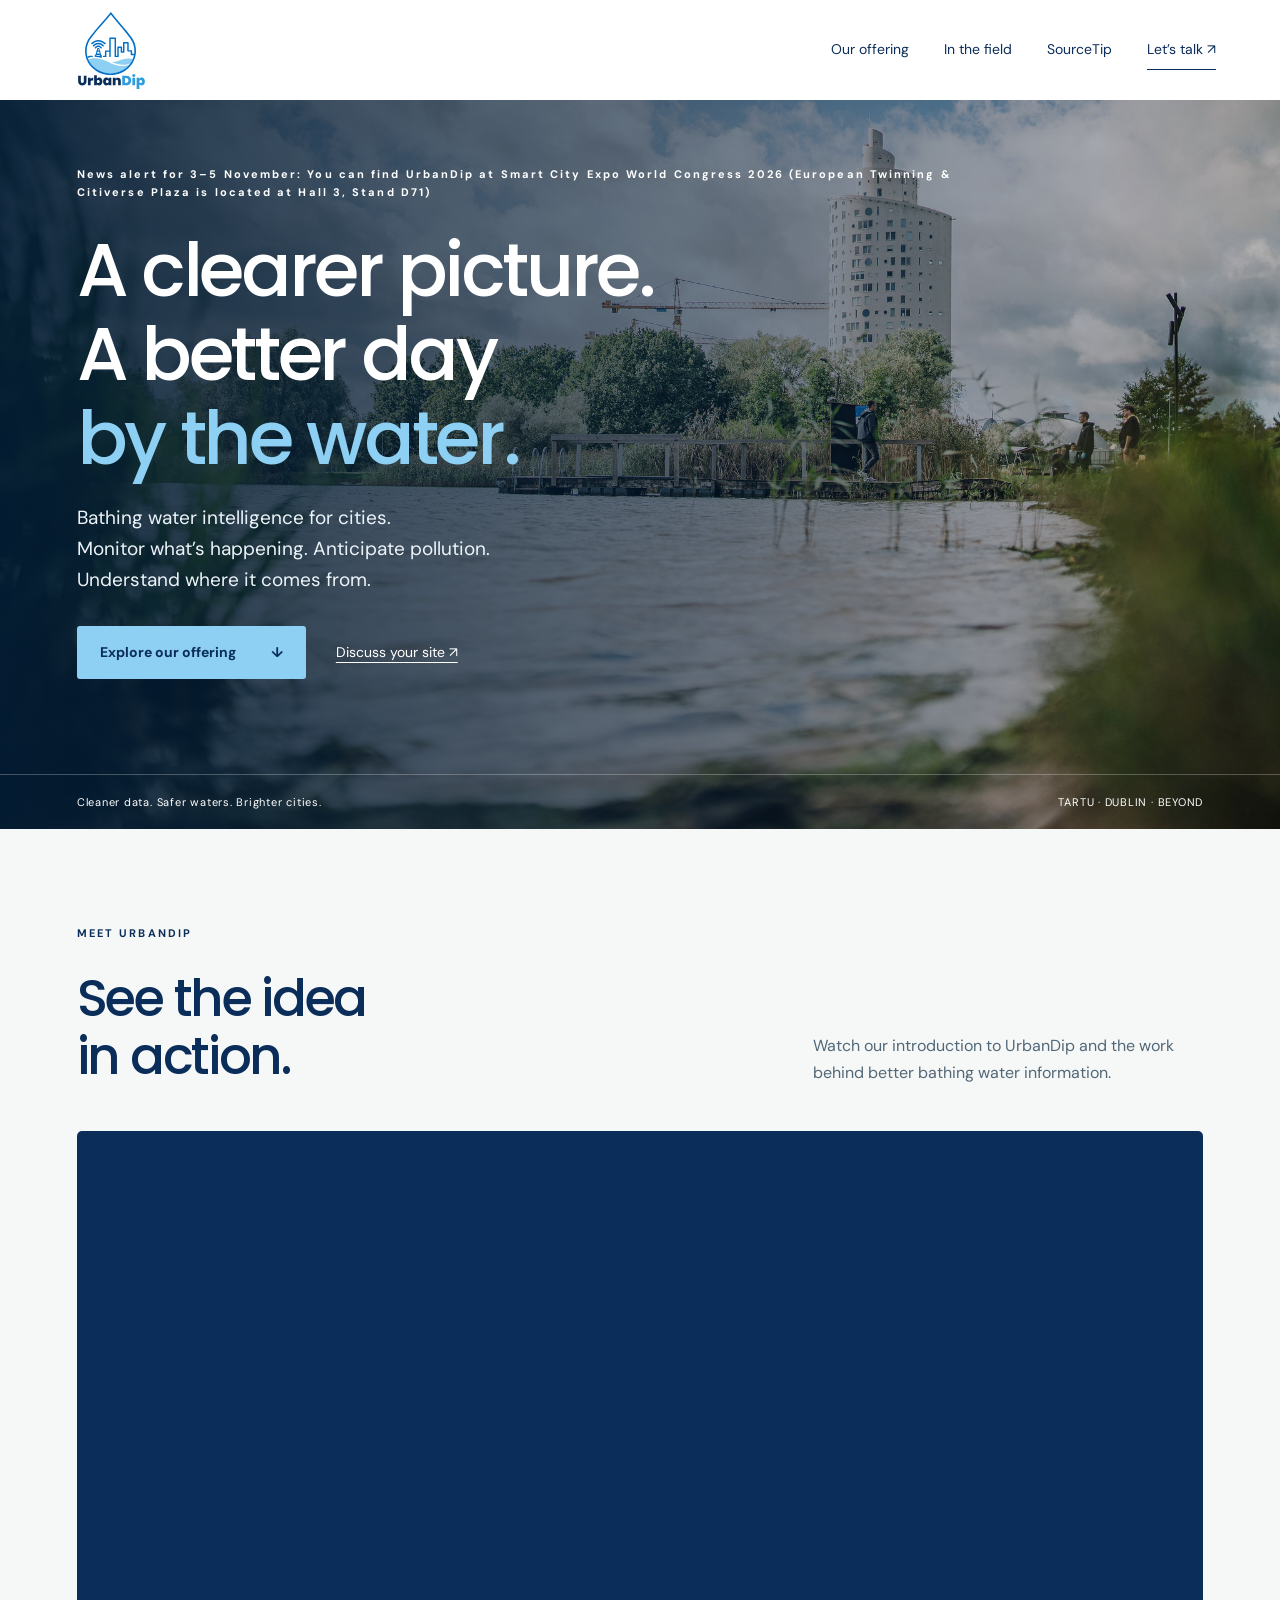
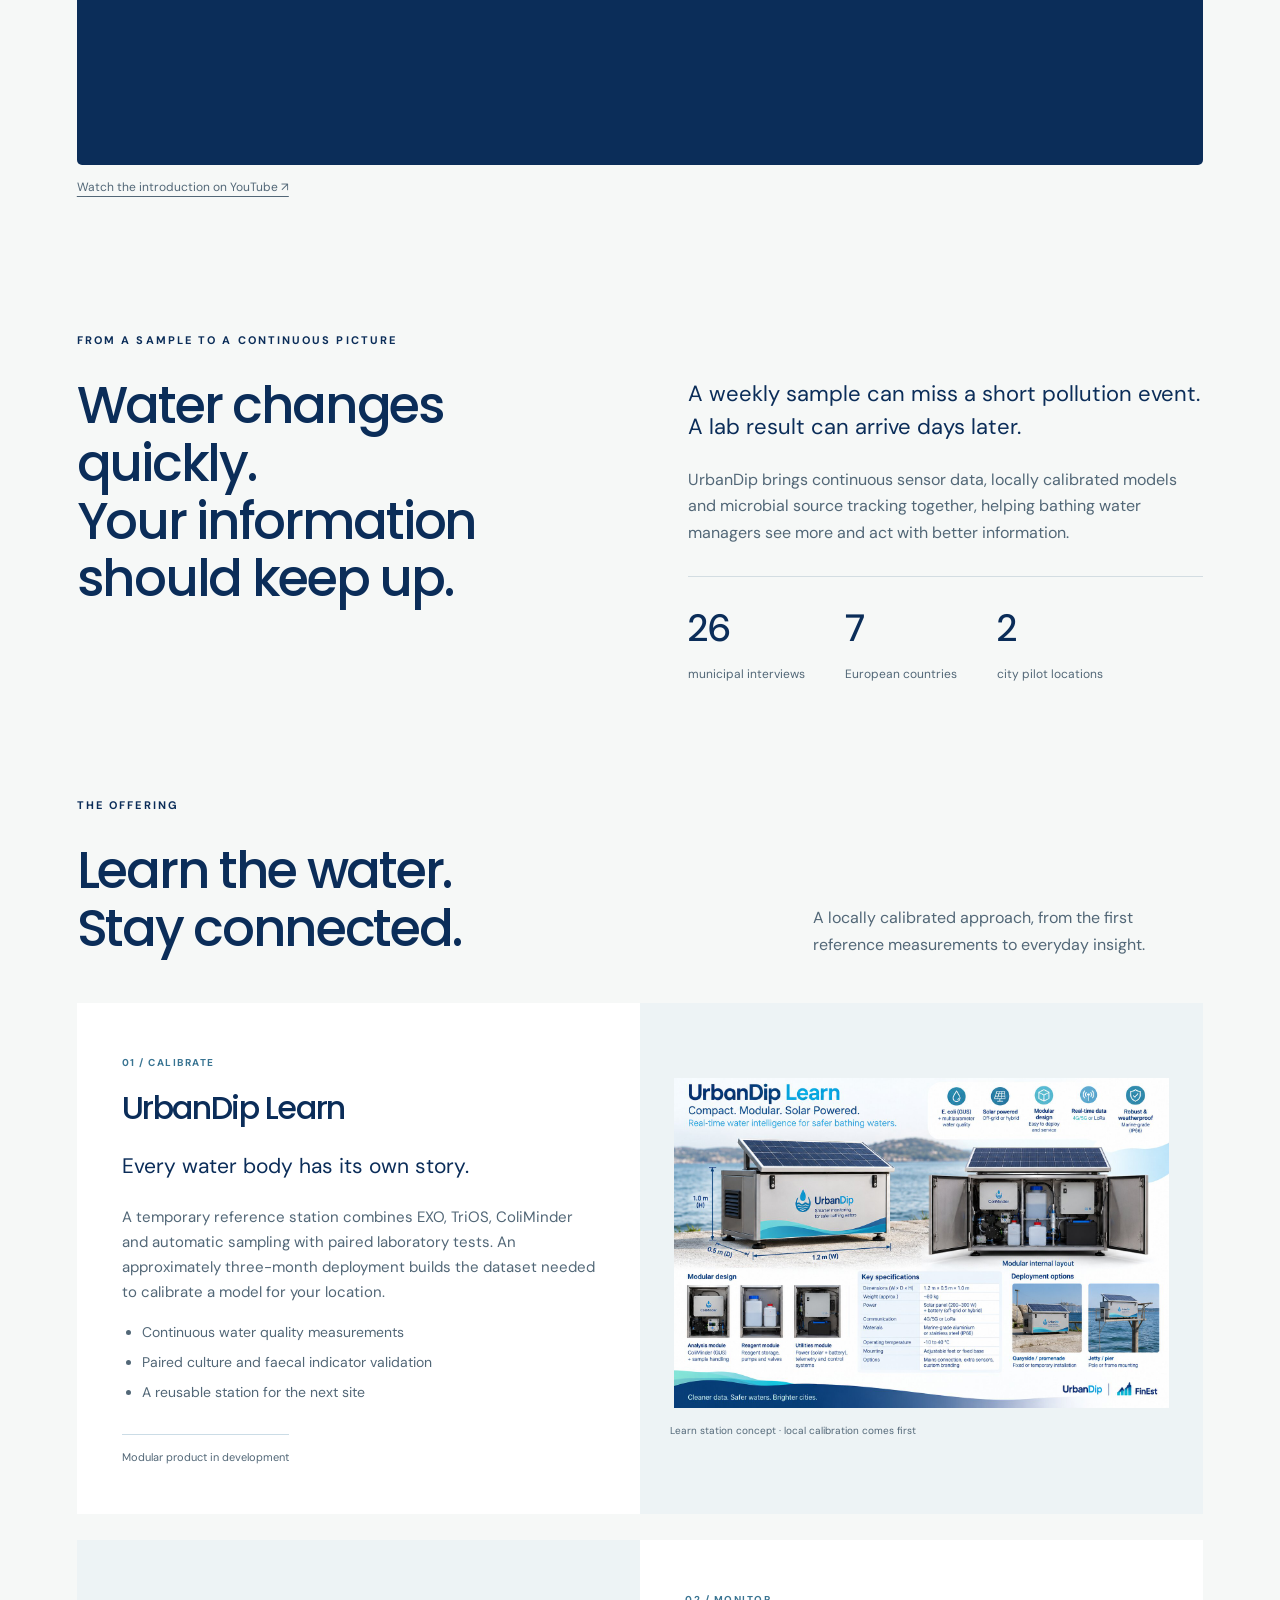
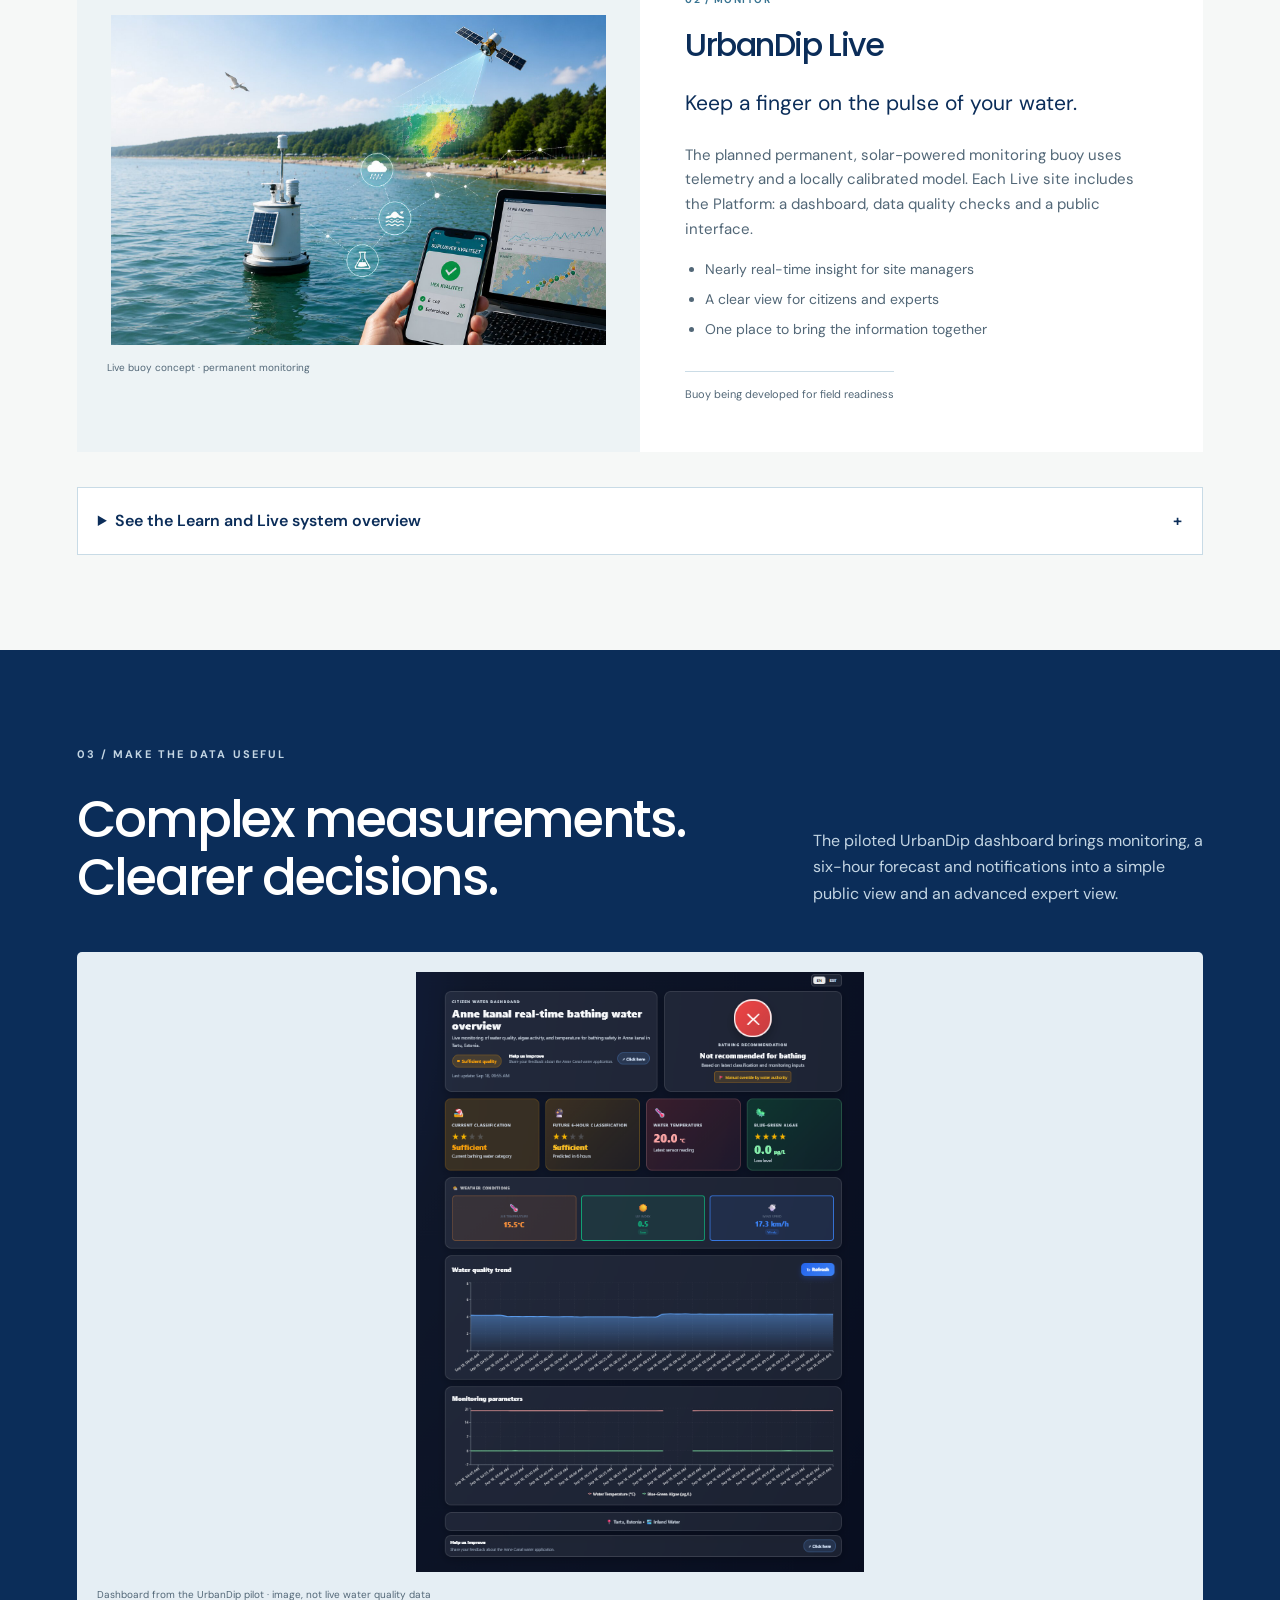
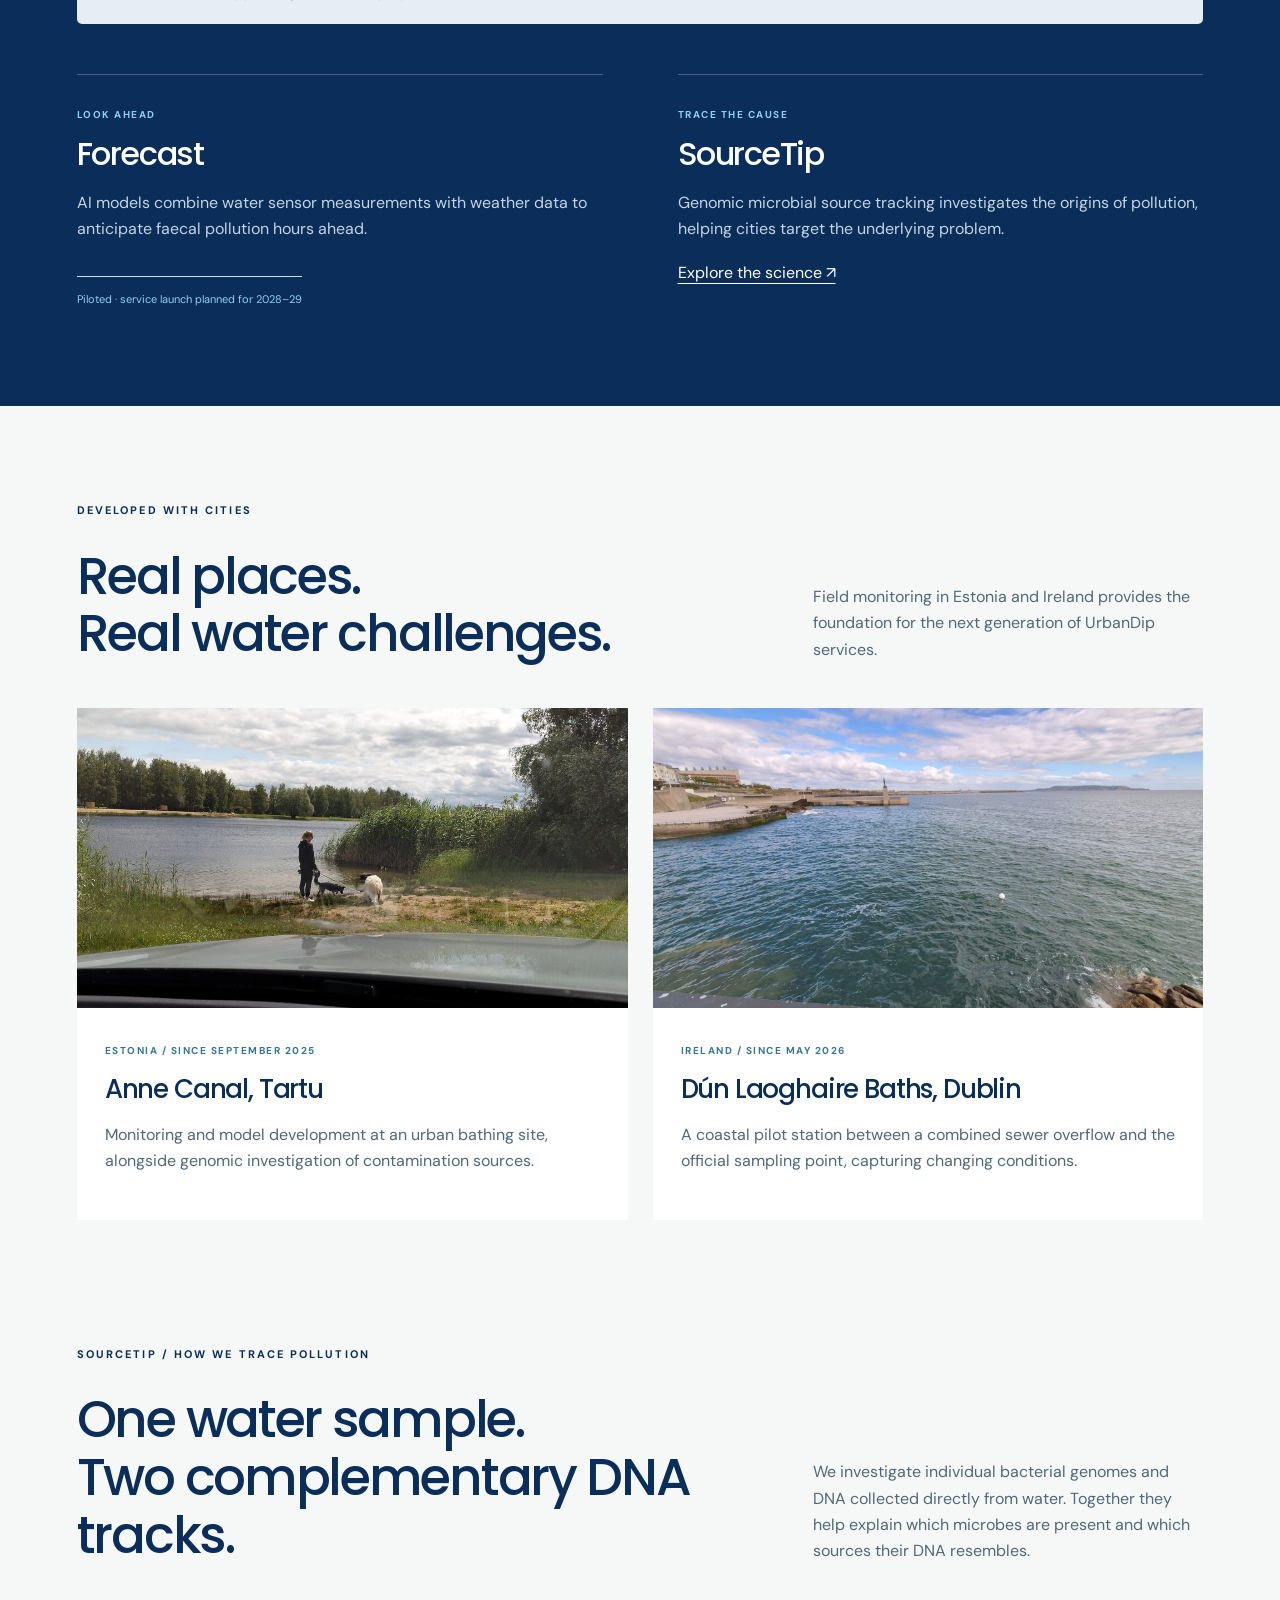
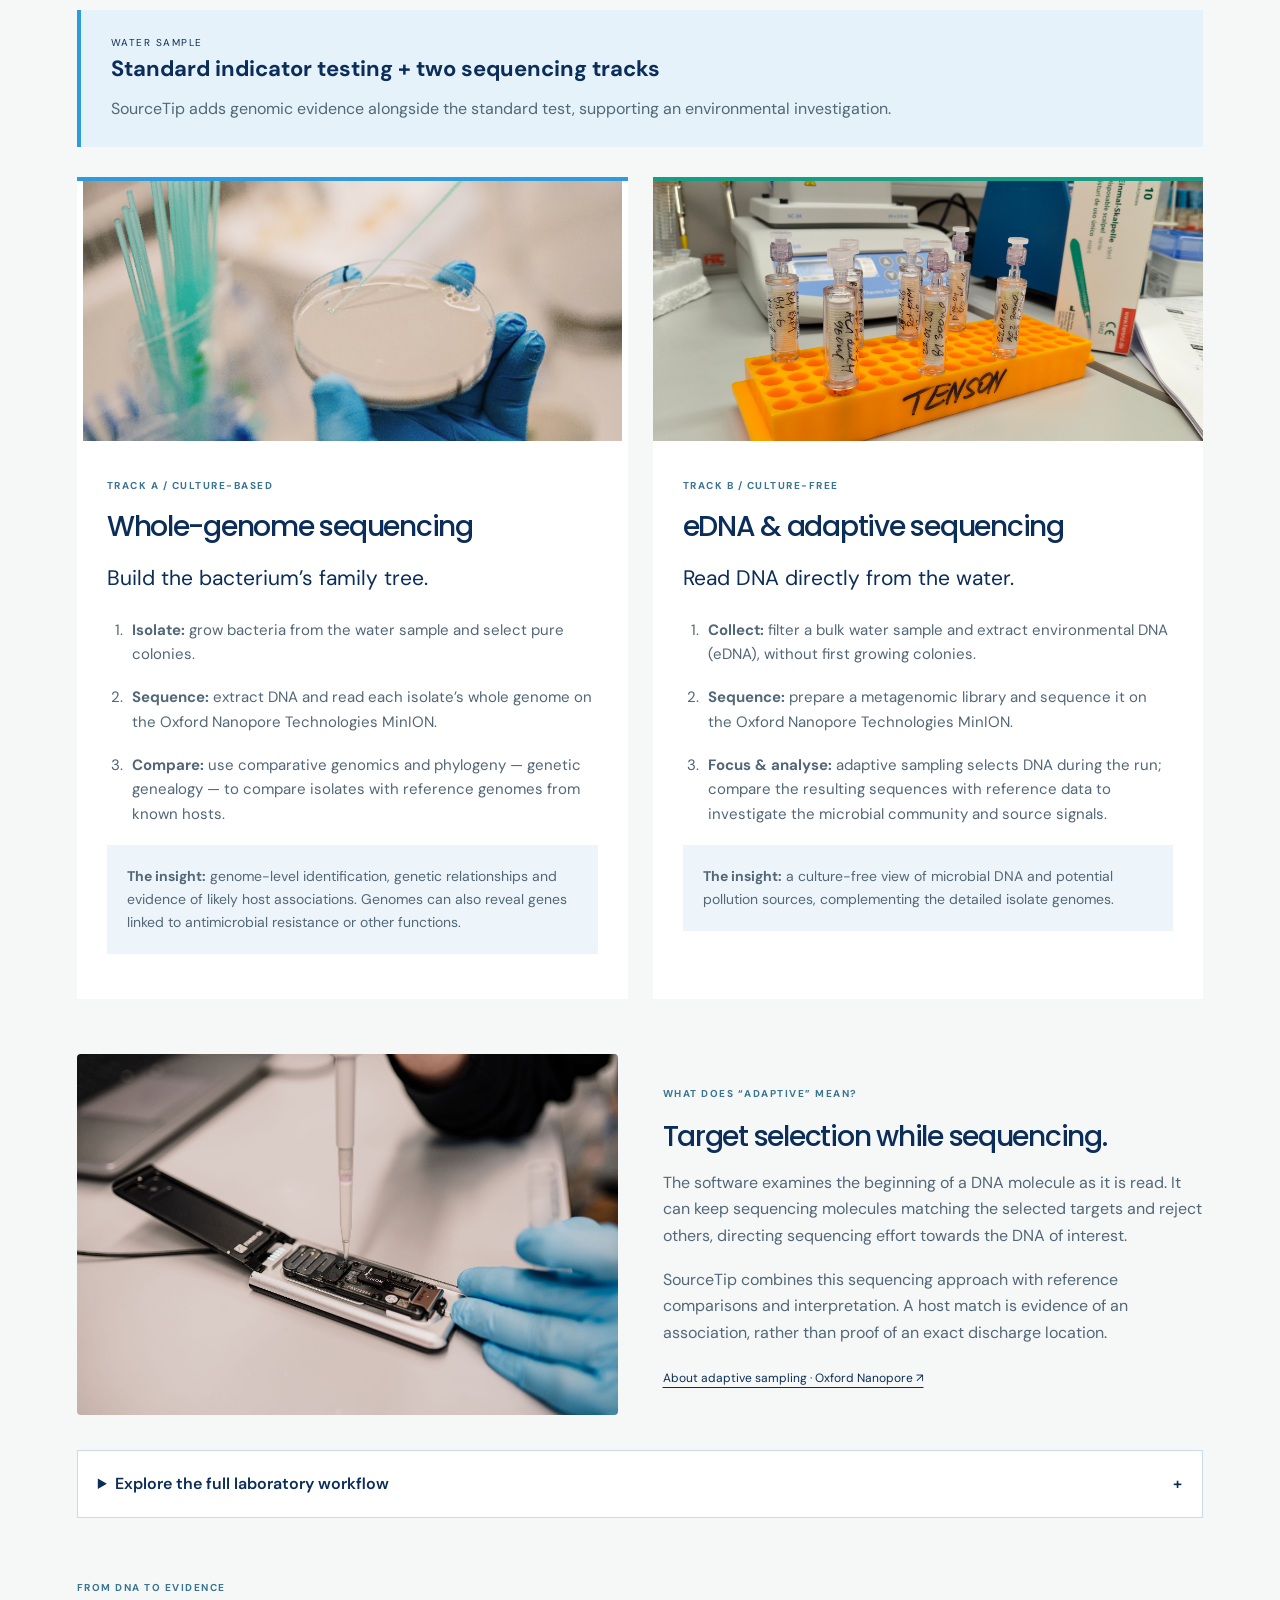
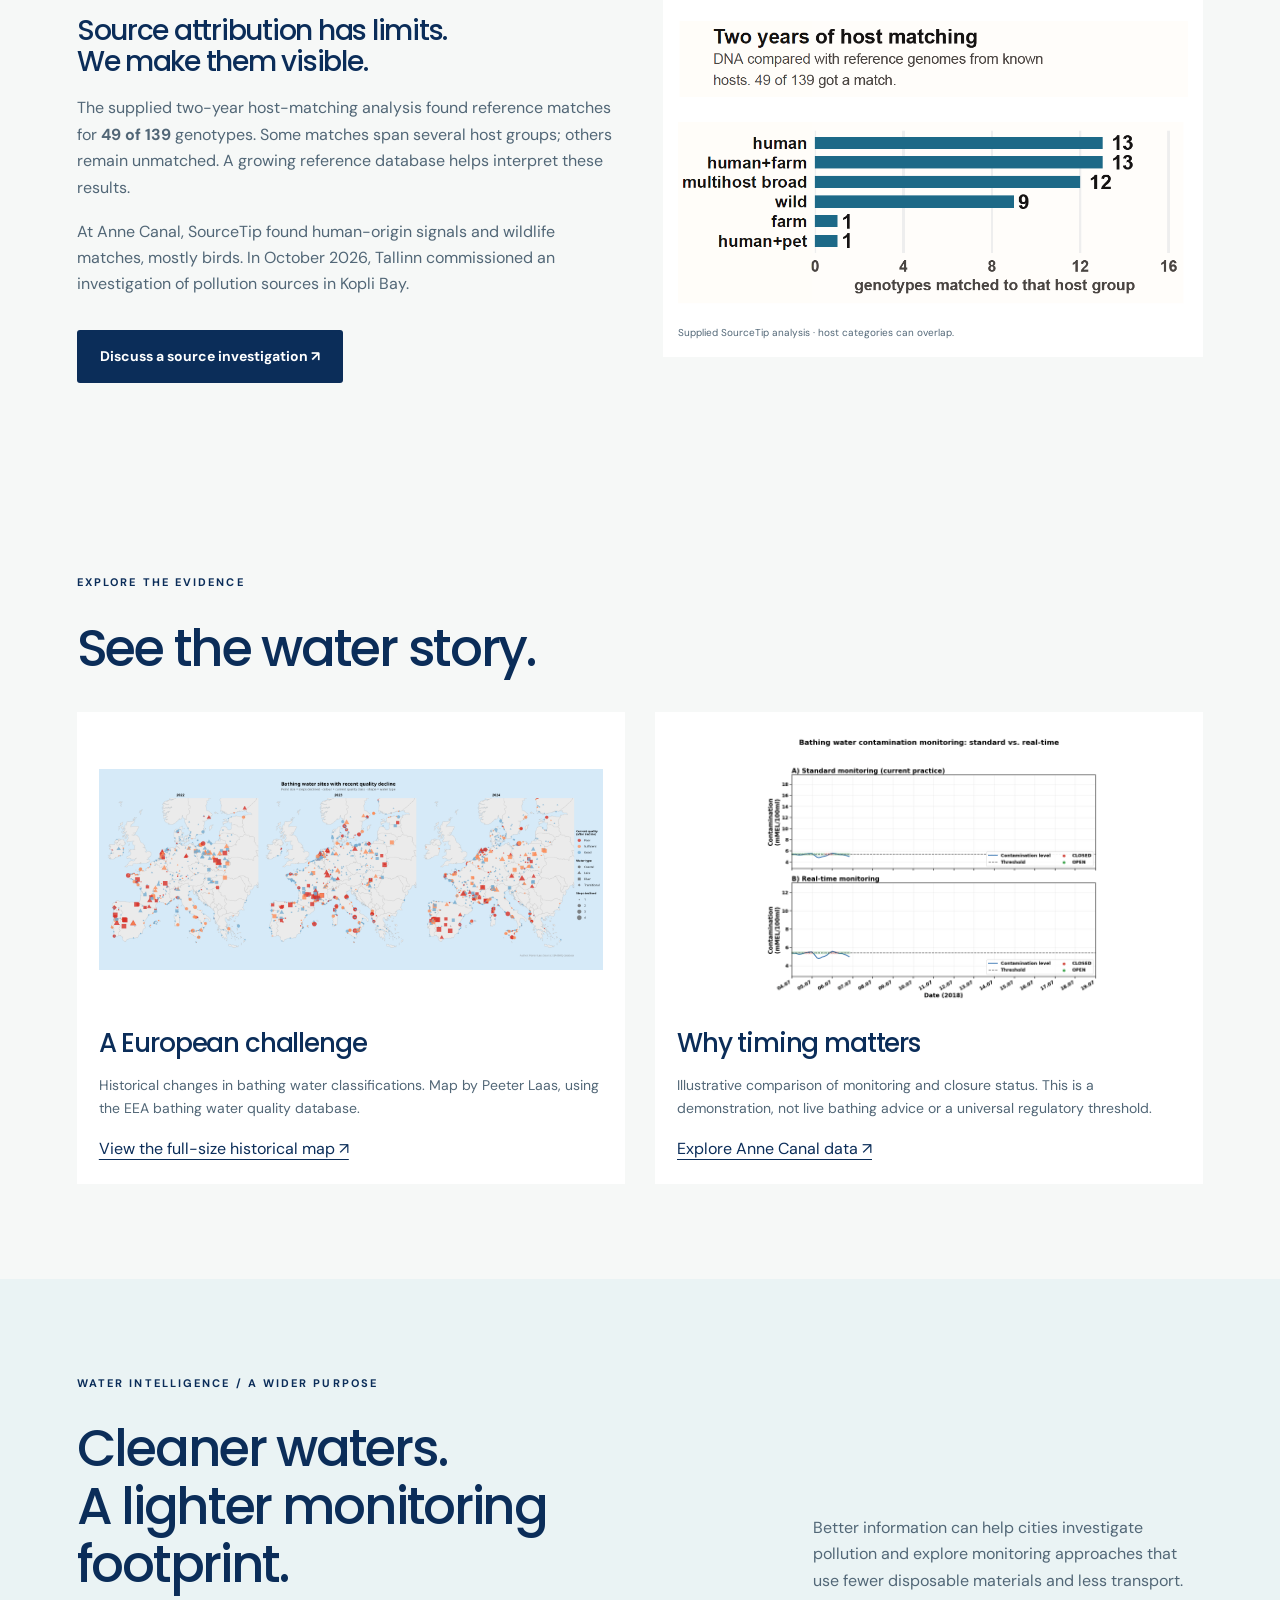
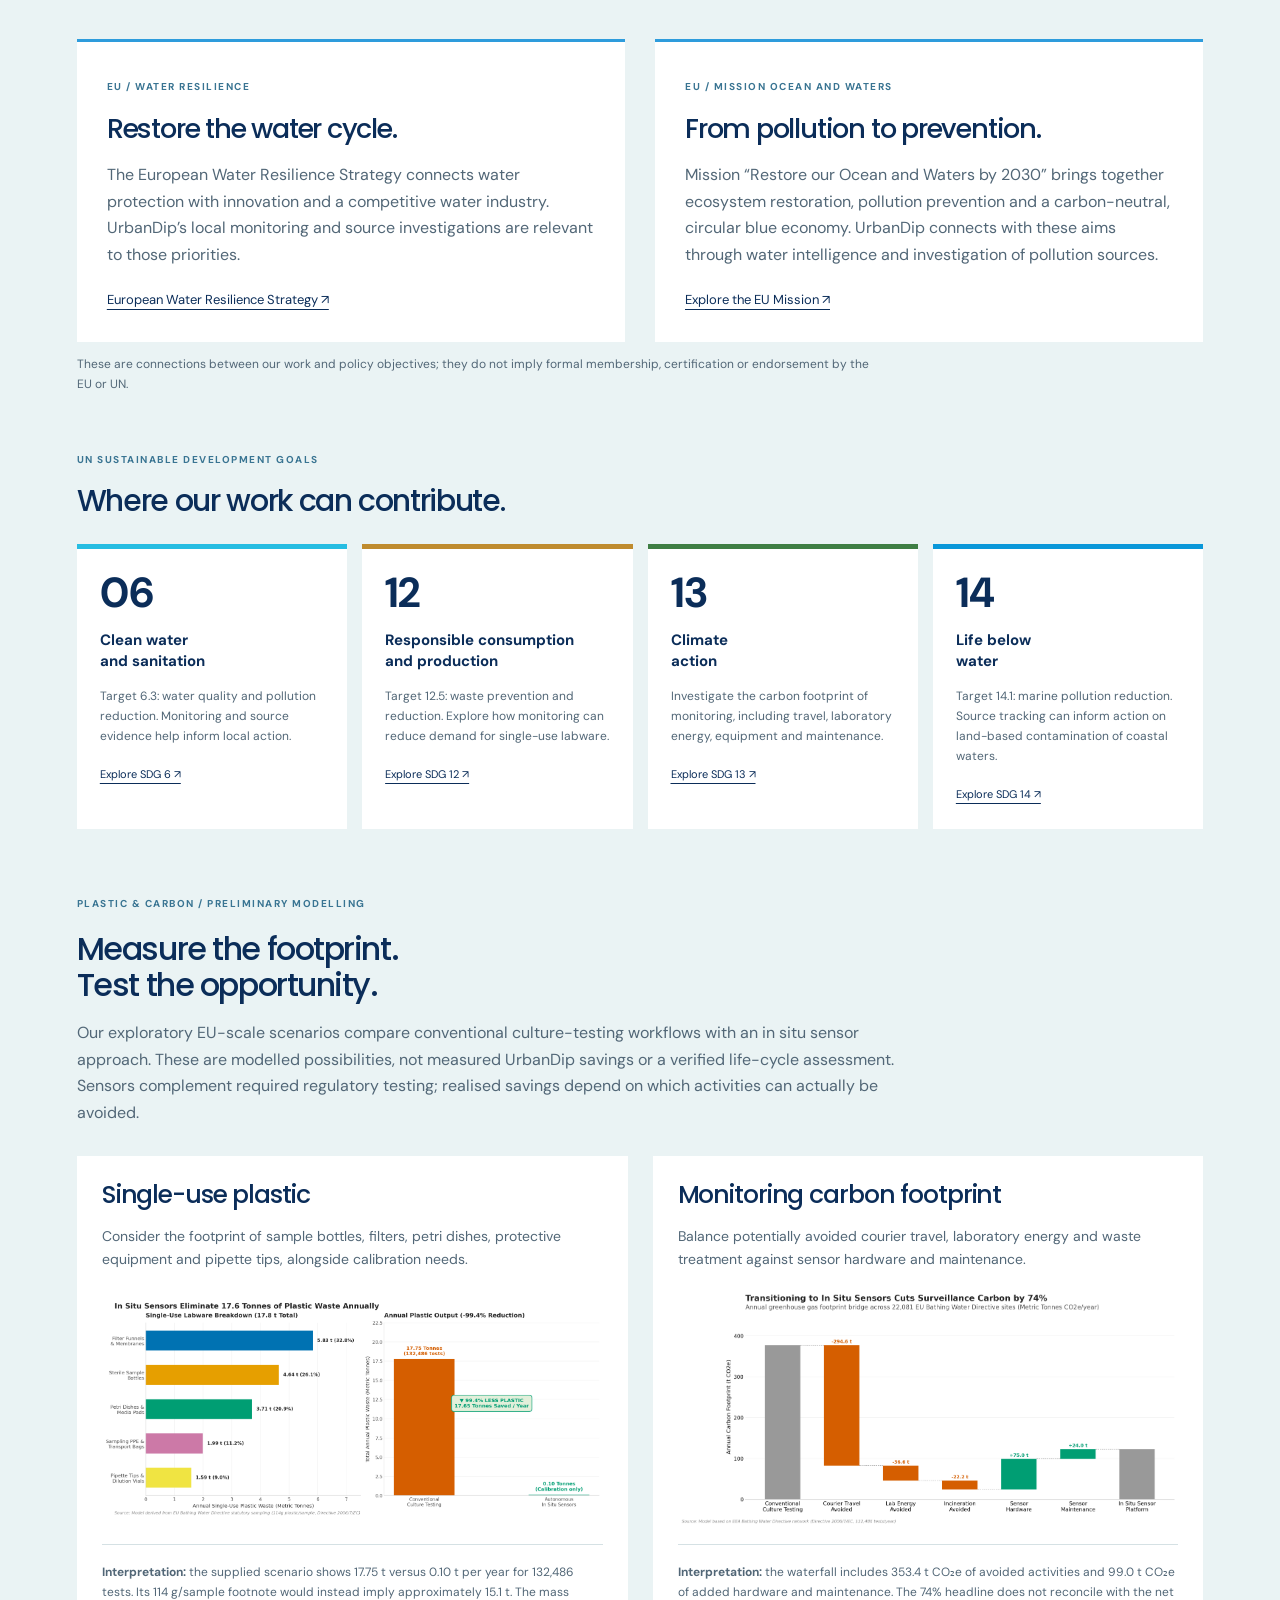
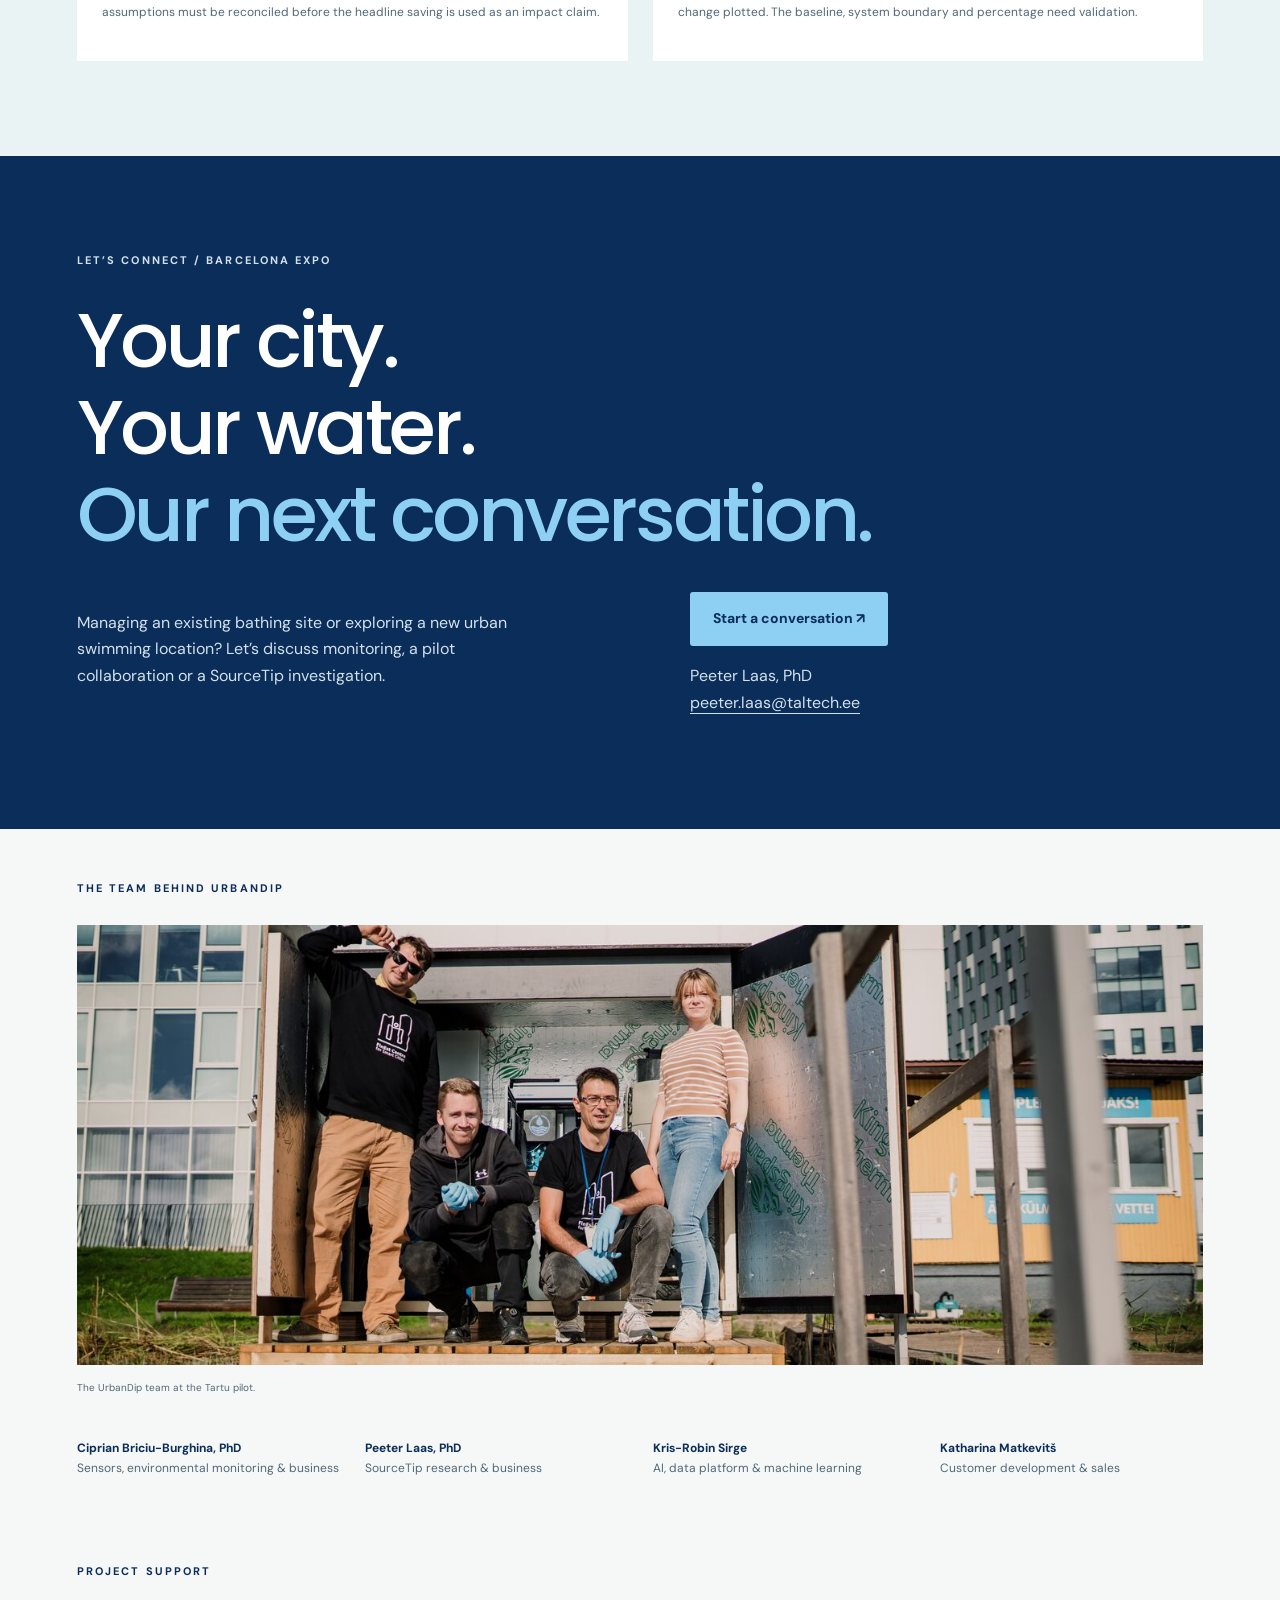
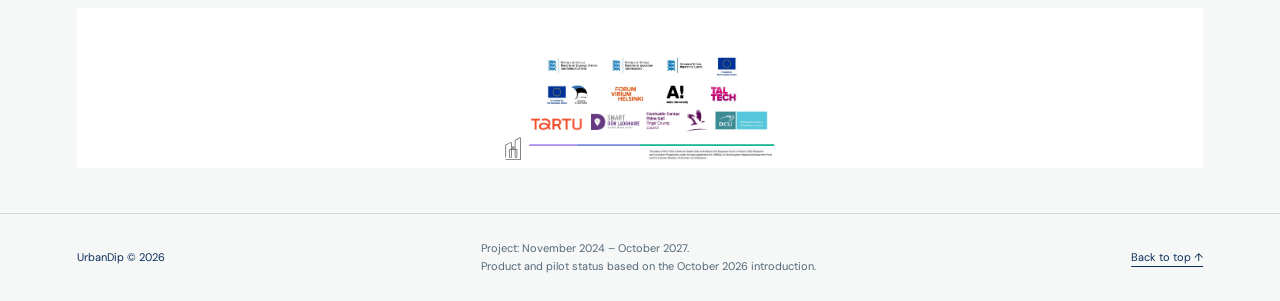
==== commit 7117fbcd: "Announce Smart City Expo dates and stand location" ====
--- a/index.html
+++ b/index.html
@@ -1,7 +1,7 @@
 <!doctype html>
 <html lang="en"><head><meta charset="utf-8"><meta name="viewport" content="width=device-width,initial-scale=1"><title>UrbanDip | Water intelligence for swimmable cities</title><meta name="description" content="Meet UrbanDip at Barcelona EXPO. Discover bathing water monitoring, AI forecasting and genomic pollution source tracking."><link rel="icon" href="logo1.svg"><link rel="stylesheet" href="style.css"></head><body>
 <a class="skip" href="#offering">Skip to content</a><header><a class="brand" href="#"><img src="logo1.svg" alt="UrbanDip"></a><nav aria-label="Main navigation"><a href="#offering">Our offering</a><a href="#pilots">In the field</a><a href="#science">SourceTip</a><a class="nav-cta" href="#connect">Let’s talk ↗</a></nav></header>
-<main><section class="hero"><img class="hero-photo" src="canal1.jpg" alt="Urban waterway in Tartu"><div class="hero-shade"></div><div class="hero-content"><p class="eyebrow">URBANDIP / BARCELONA EXPO</p><h1>A clearer picture.<br>A better day<br><em>by the water.</em></h1><p class="intro">Bathing water intelligence for cities.<br>Monitor what’s happening. Anticipate pollution.<br>Understand where it comes from.</p><div class="actions"><a class="button" href="#offering">Explore our offering <span>↓</span></a><a class="text-link" href="#connect">Discuss your site ↗</a></div></div><div class="hero-bottom"><span>Cleaner data. Safer waters. Brighter cities.</span><span>TARTU · DUBLIN · BEYOND</span></div></section>
+<main><section class="hero"><img class="hero-photo" src="canal1.jpg" alt="Urban waterway in Tartu"><div class="hero-shade"></div><div class="hero-content"><p class="eyebrow">News alert for 3–5 November: You can find UrbanDip at Smart City Expo World Congress 2026 (European Twinning &amp; Citiverse Plaza is located at Hall 3, Stand D71)</p><h1>A clearer picture.<br>A better day<br><em>by the water.</em></h1><p class="intro">Bathing water intelligence for cities.<br>Monitor what’s happening. Anticipate pollution.<br>Understand where it comes from.</p><div class="actions"><a class="button" href="#offering">Explore our offering <span>↓</span></a><a class="text-link" href="#connect">Discuss your site ↗</a></div></div><div class="hero-bottom"><span>Cleaner data. Safer waters. Brighter cities.</span><span>TARTU · DUBLIN · BEYOND</span></div></section>
 <section class="wrap video-intro" id="introduction"><p class="eyebrow">MEET URBANDIP</p><div class="section-heading"><h2>See the idea<br>in action.</h2><p>Watch our introduction to UrbanDip and the work behind better bathing water information.</p></div><div class="video-frame"><iframe src="https://www.youtube-nocookie.com/embed/uC6EK_0y8gQ" title="UrbanDip introduction on YouTube" loading="lazy" allow="accelerometer; autoplay; clipboard-write; encrypted-media; gyroscope; picture-in-picture; web-share" allowfullscreen></iframe></div><p class="video-fallback"><a href="https://www.youtube.com/watch?v=uC6EK_0y8gQ" target="_blank" rel="noopener">Watch the introduction on YouTube ↗</a></p></section><section class="opening wrap"><p class="eyebrow">FROM A SAMPLE TO A CONTINUOUS PICTURE</p><div class="split"><h2>Water changes quickly.<br>Your information<br>should keep up.</h2><div><p class="large">A weekly sample can miss a short pollution event. A lab result can arrive days later.</p><p>UrbanDip brings continuous sensor data, locally calibrated models and microbial source tracking together, helping bathing water managers see more and act with better information.</p><div class="mini-stats"><div><strong>26</strong><span>municipal interviews</span></div><div><strong>7</strong><span>European countries</span></div><div><strong>2</strong><span>city pilot locations</span></div></div></div></div></section>
 <section class="offering wrap" id="offering"><p class="eyebrow">THE OFFERING</p><div class="section-heading"><h2>Learn the water.<br>Stay connected.</h2><p>A locally calibrated approach, from the first reference measurements to everyday insight.</p></div><article class="product"><div class="product-copy"><span class="step">01 / CALIBRATE</span><h3>UrbanDip Learn</h3><p class="large">Every water body has its own story.</p><p>A temporary reference station combines EXO, TriOS, ColiMinder and automatic sampling with paired laboratory tests. An approximately three-month deployment builds the dataset needed to calibrate a model for your location.</p><ul><li>Continuous water quality measurements</li><li>Paired culture and faecal indicator validation</li><li>A reusable station for the next site</li></ul><span class="status">Modular product in development</span></div><figure><img src="learn_unit.jpg" alt="UrbanDip Learn reference station concept" loading="lazy"><figcaption>Learn station concept · local calibration comes first</figcaption></figure></article><article class="product reverse"><div class="product-copy"><span class="step">02 / MONITOR</span><h3>UrbanDip Live</h3><p class="large">Keep a finger on the pulse of your water.</p><p>The planned permanent, solar-powered monitoring buoy uses telemetry and a locally calibrated model. Each Live site includes the Platform: a dashboard, data quality checks and a public interface.</p><ul><li>Nearly real-time insight for site managers</li><li>A clear view for citizens and experts</li><li>One place to bring the information together</li></ul><span class="status">Buoy being developed for field readiness</span></div><figure><img src="live_buoy.jpg" alt="UrbanDip Live monitoring buoy concept" loading="lazy"><figcaption>Live buoy concept · permanent monitoring</figcaption></figure></article><details class="workflow"><summary>See the Learn and Live system overview <span>+</span></summary><img src="product-overview.svg" alt="UrbanDip Learn and Live system overview" loading="lazy"></details></section>
 <section class="platform"><div class="wrap"><p class="eyebrow">03 / MAKE THE DATA USEFUL</p><div class="section-heading"><h2>Complex measurements.<br>Clearer decisions.</h2><p>The piloted UrbanDip dashboard brings monitoring, a six-hour forecast and notifications into a simple public view and an advanced expert view.</p></div><figure class="dashboard"><img src="dashboard.png" alt="UrbanDip pilot dashboard showing bathing water information" loading="lazy"><figcaption>Dashboard from the UrbanDip pilot · image, not live water quality data</figcaption></figure><div class="addons"><article><span class="step">LOOK AHEAD</span><h3>Forecast</h3><p>AI models combine water sensor measurements with weather data to anticipate faecal pollution hours ahead.</p><span class="status">Piloted · service launch planned for 2028–29</span></article><article><span class="step">TRACE THE CAUSE</span><h3>SourceTip</h3><p>Genomic microbial source tracking investigates the origins of pollution, helping cities target the underlying problem.</p><a href="#science">Explore the science ↗</a></article></div></div></section>
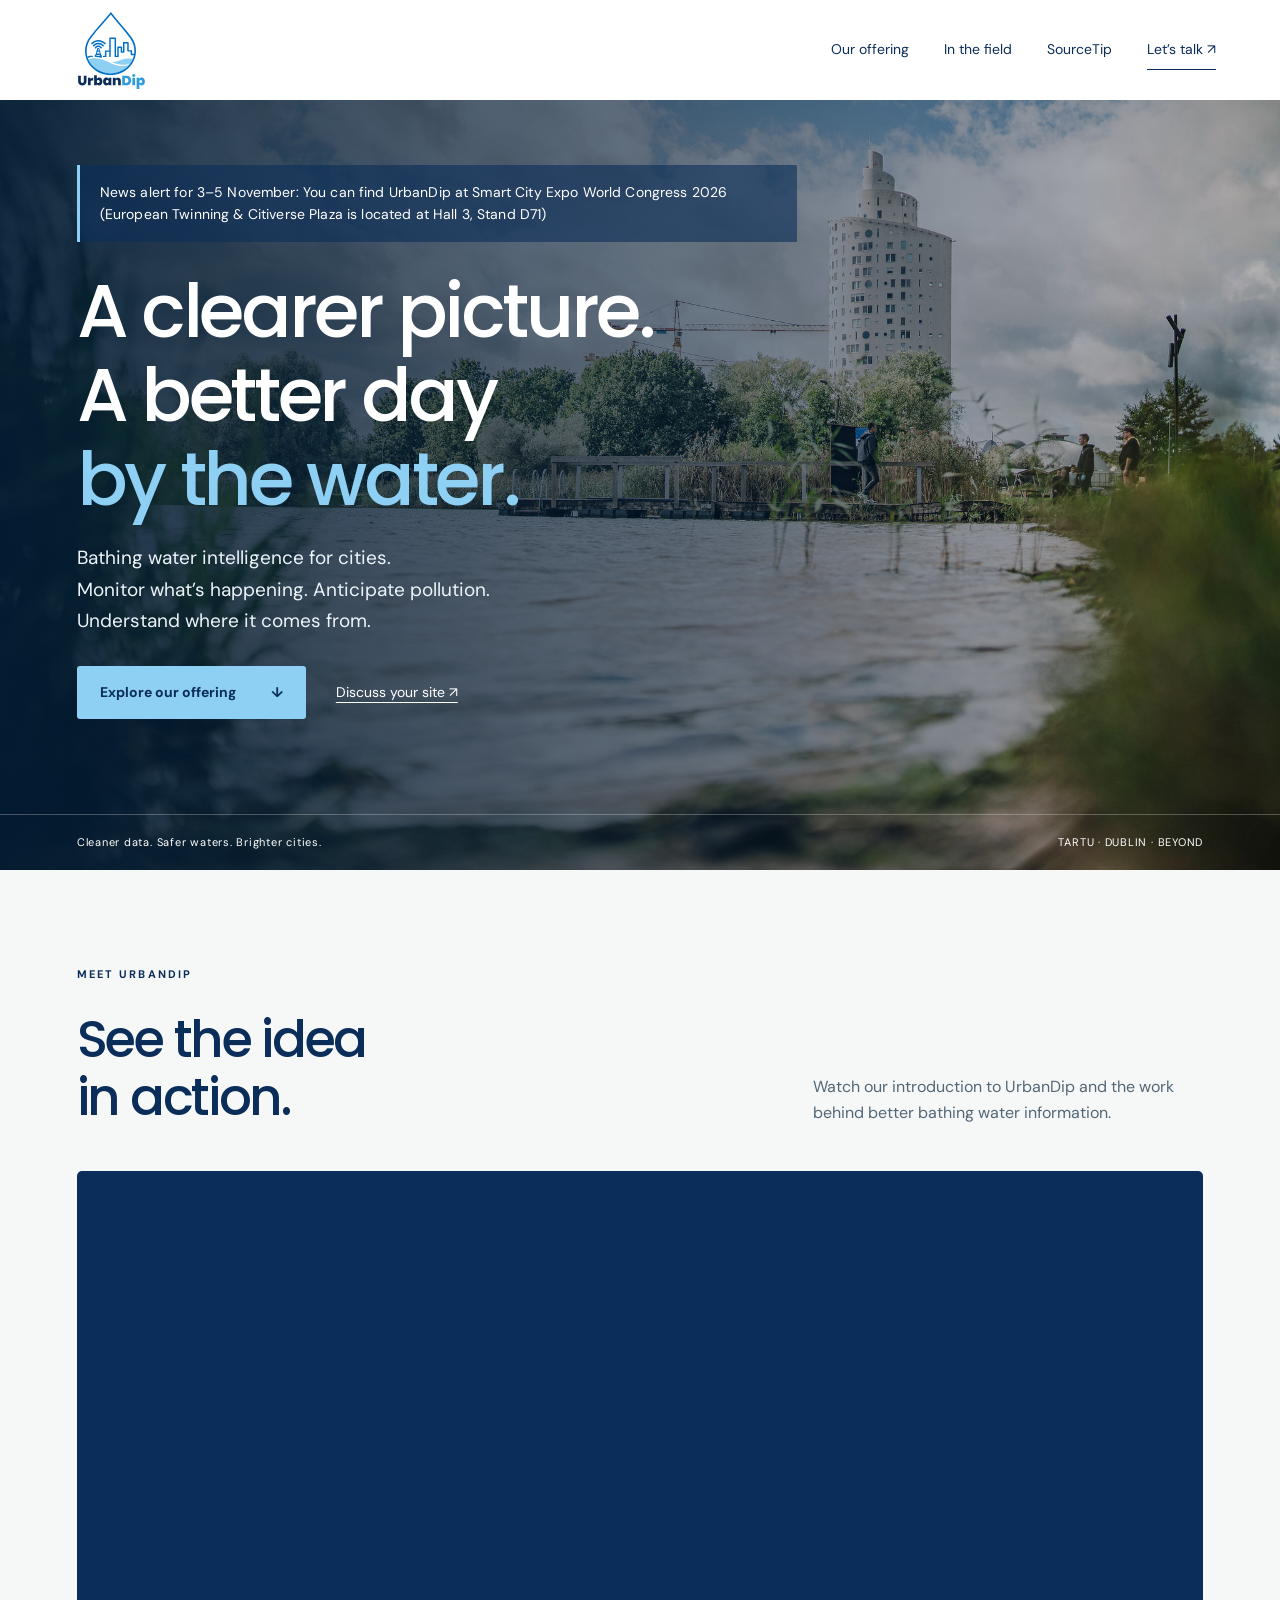
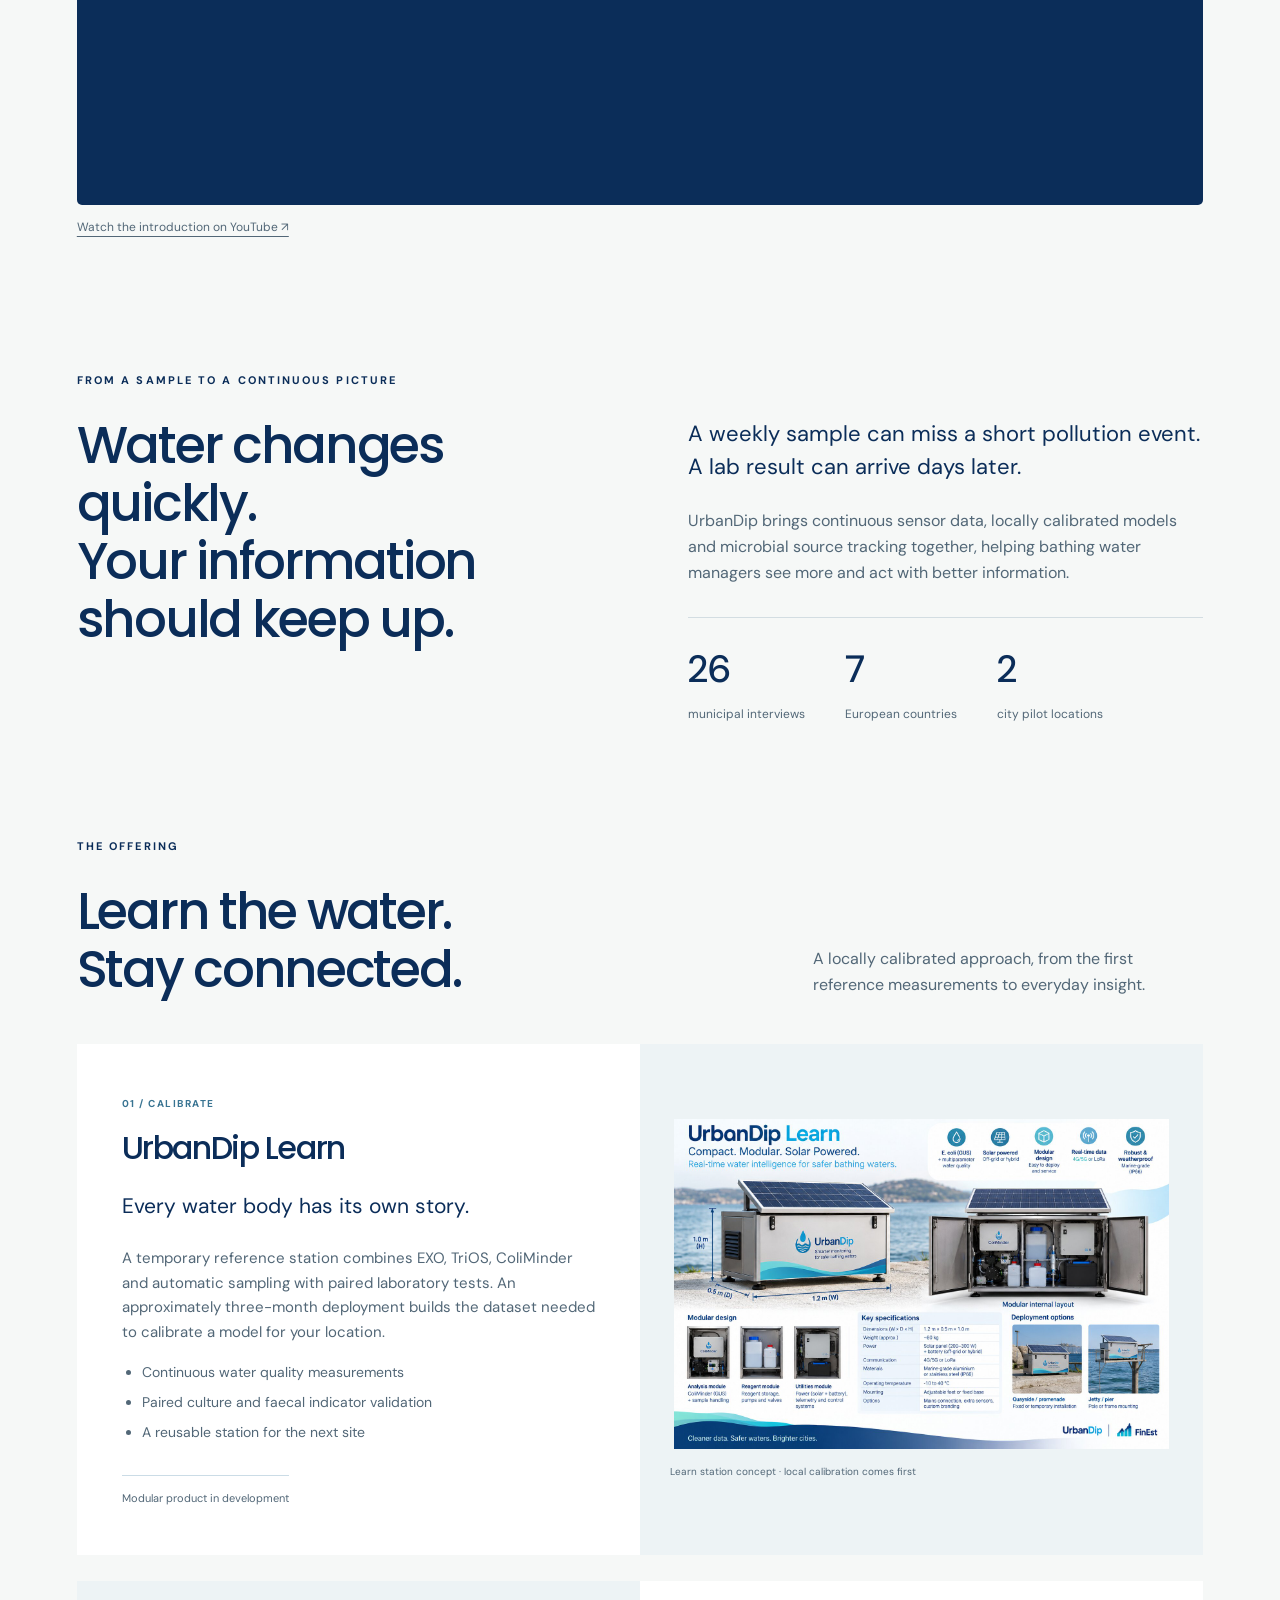
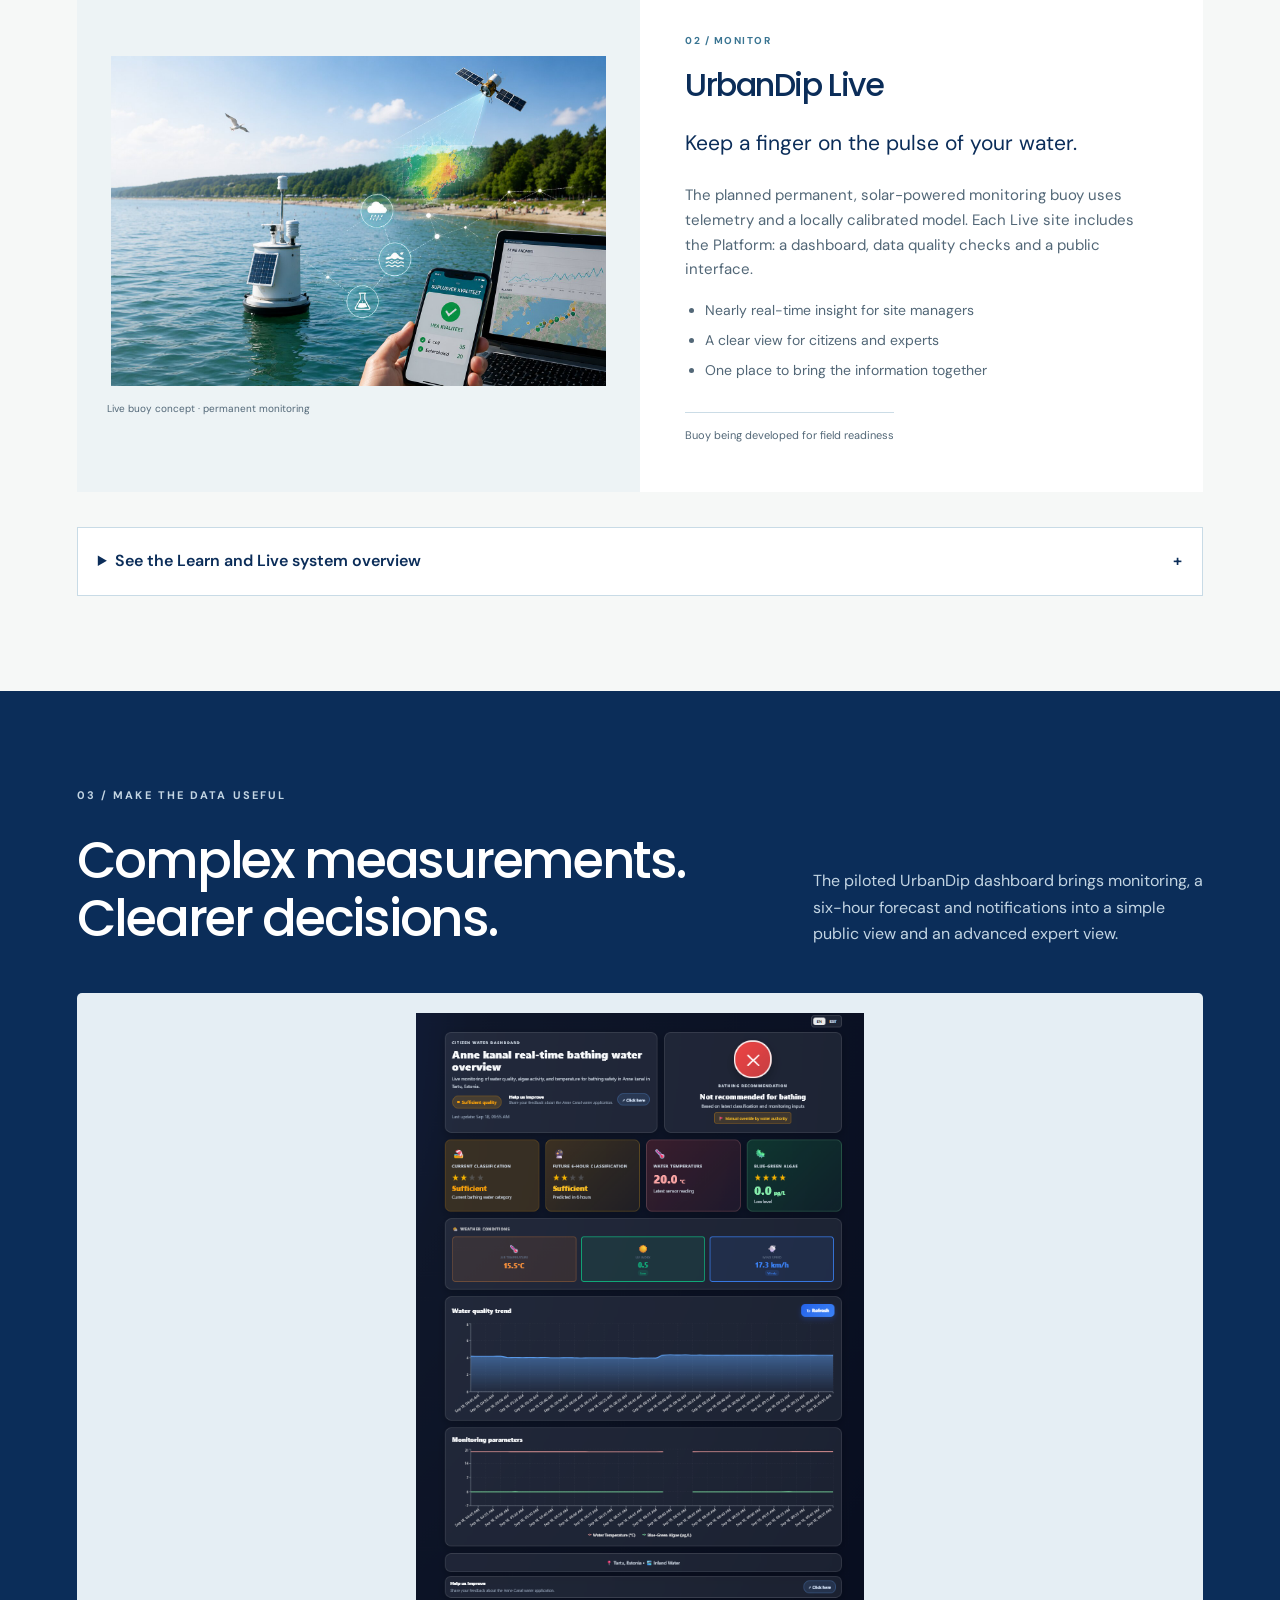
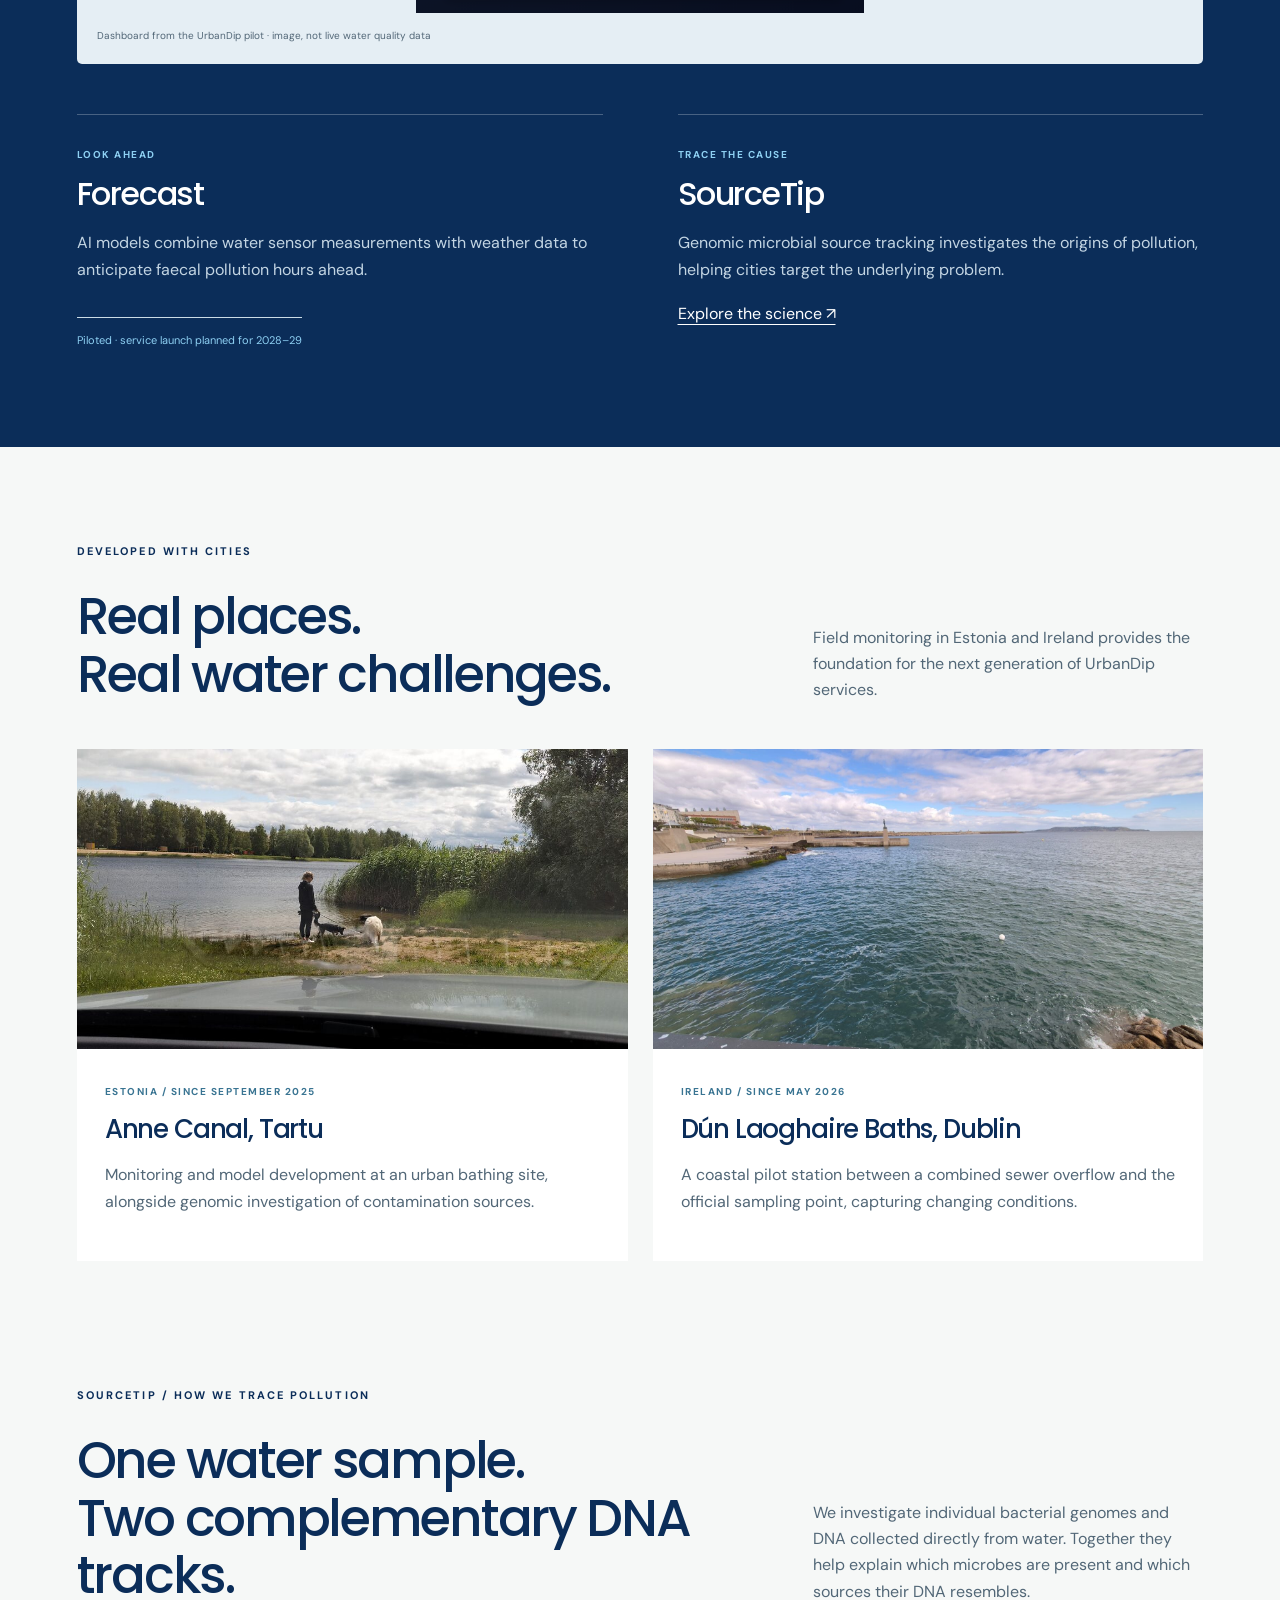
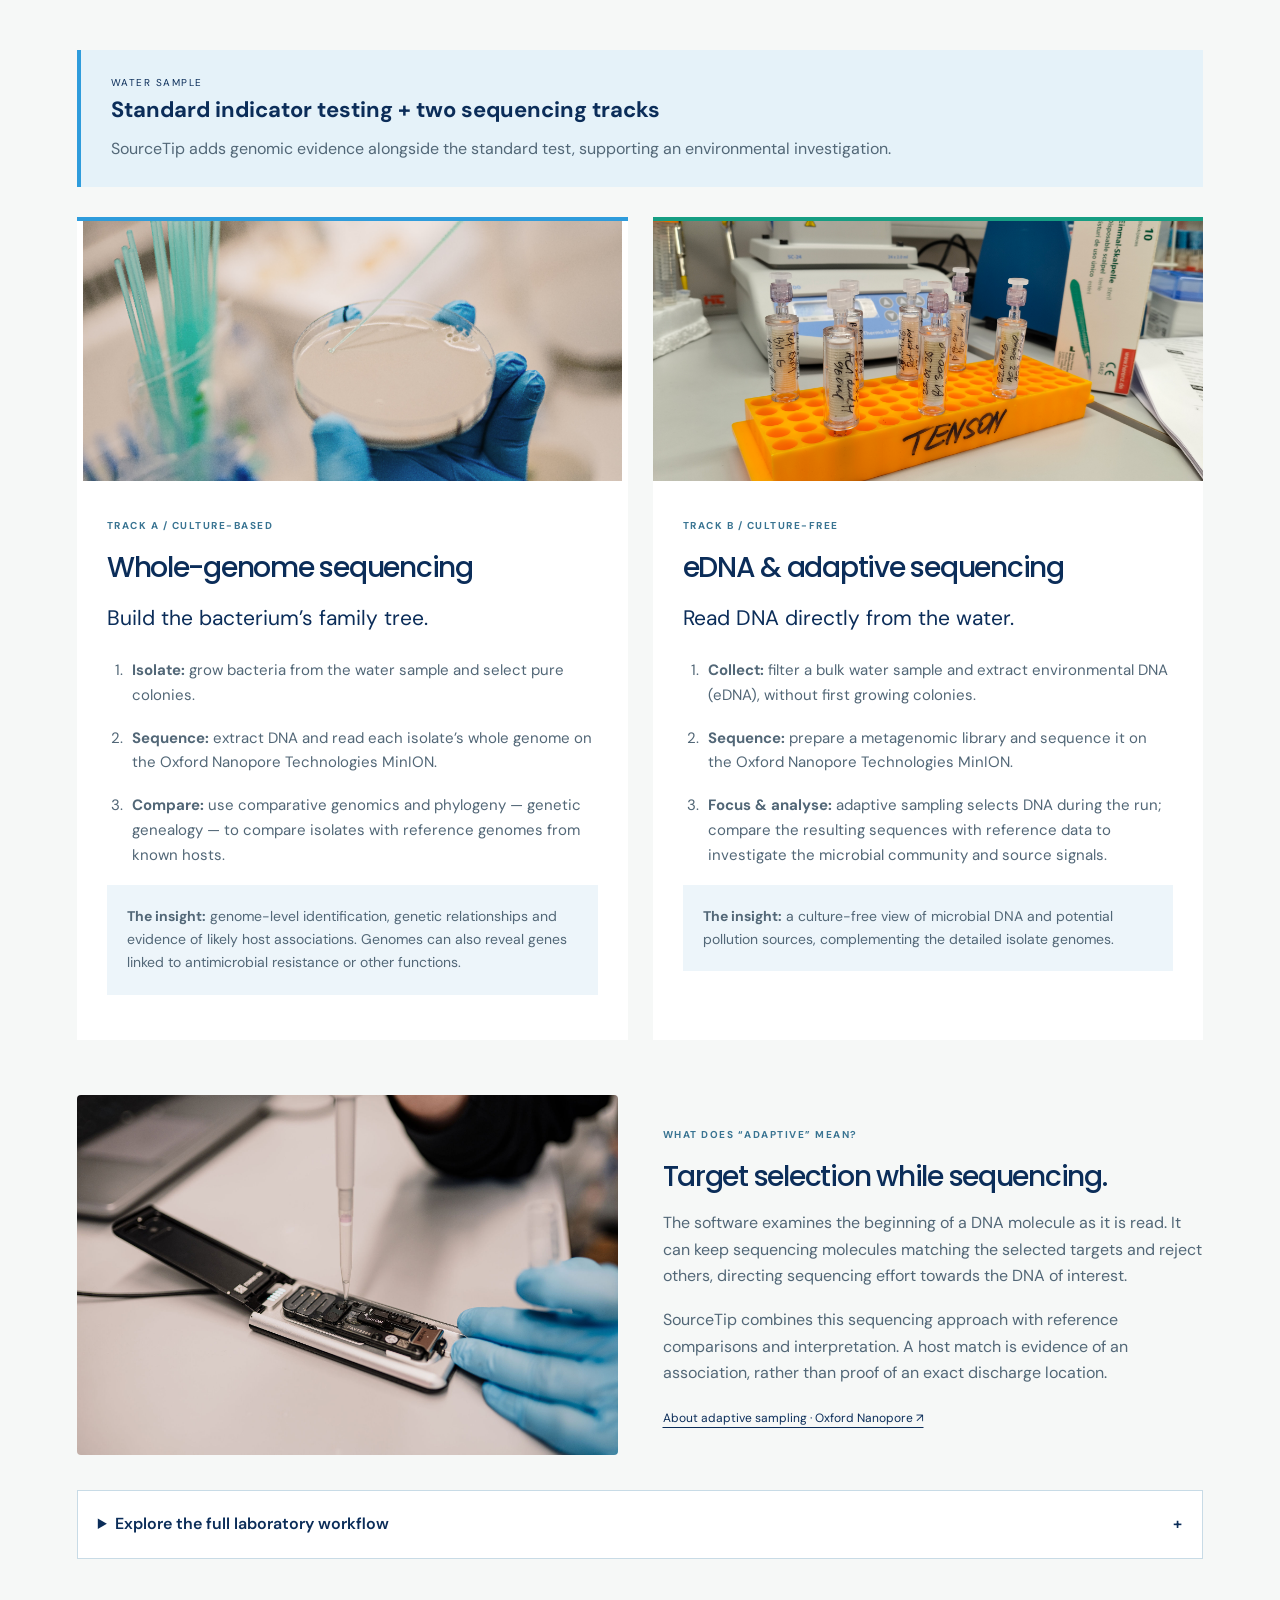
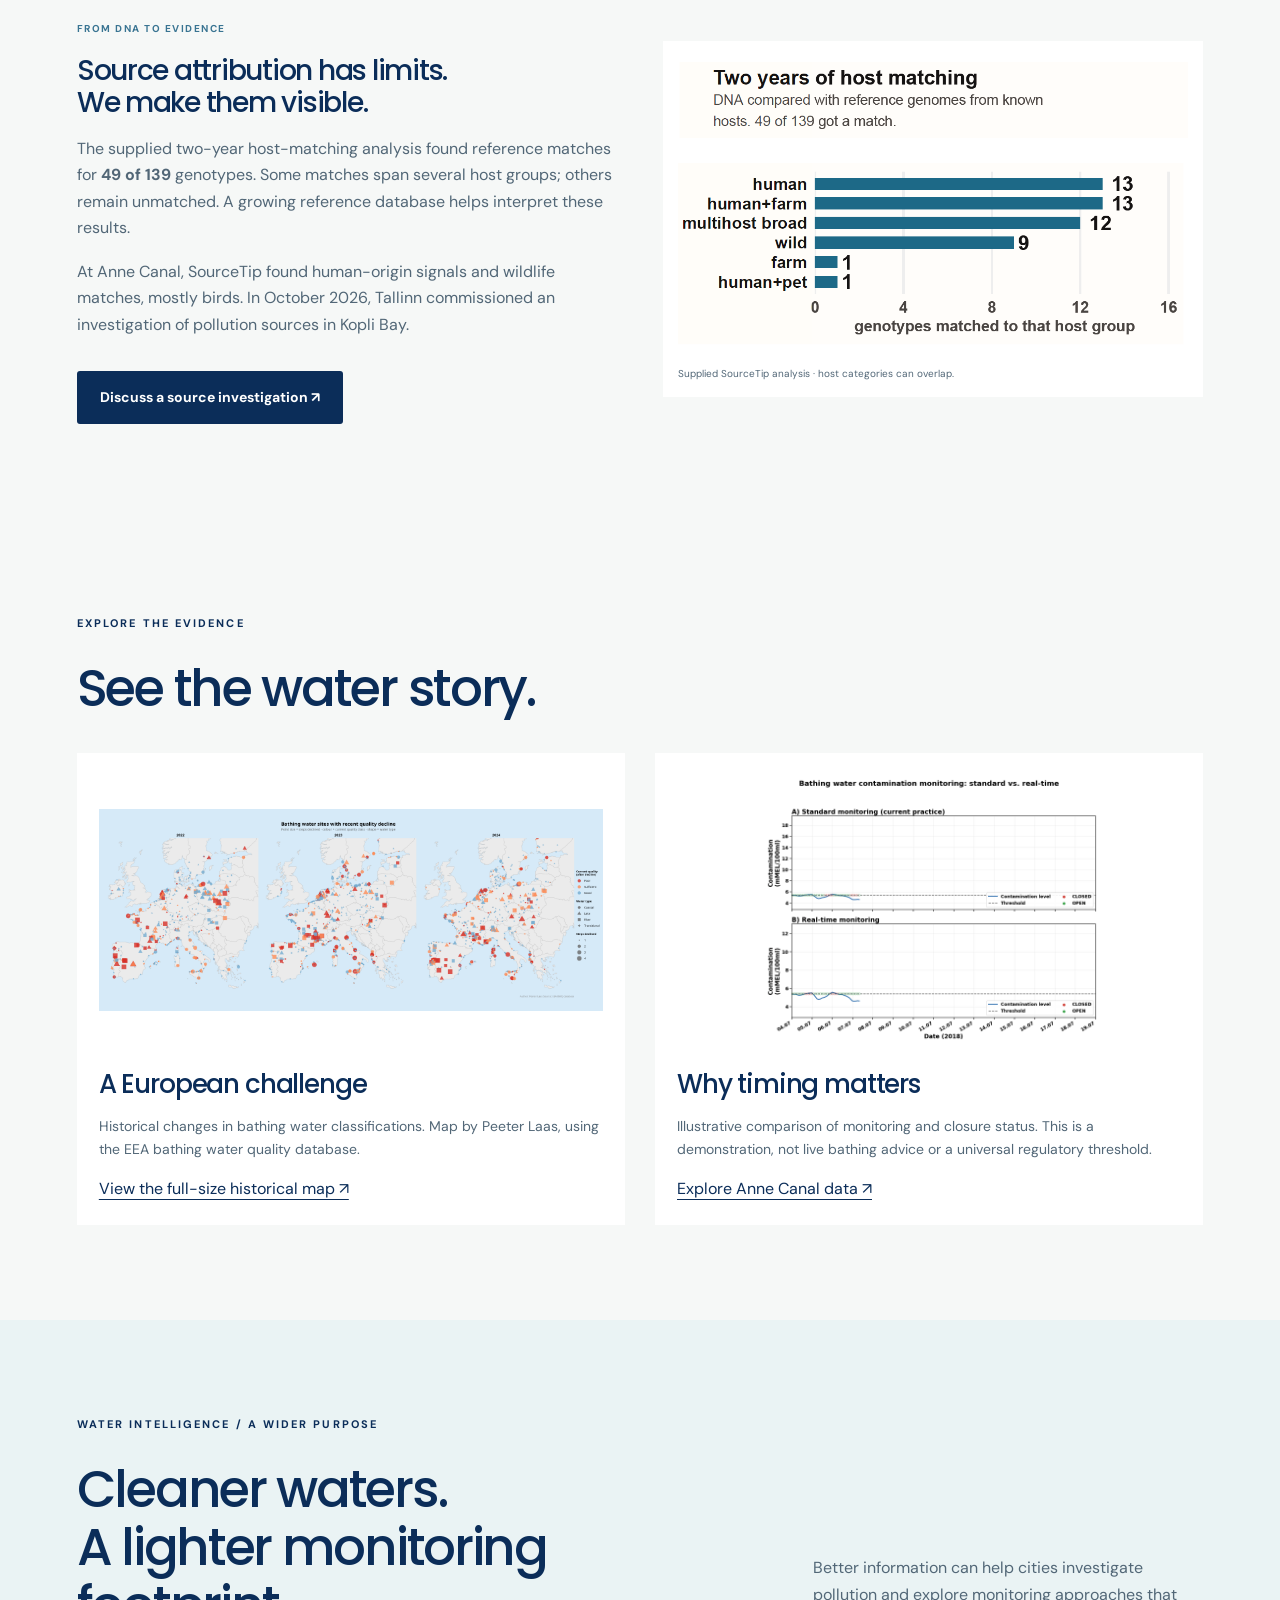
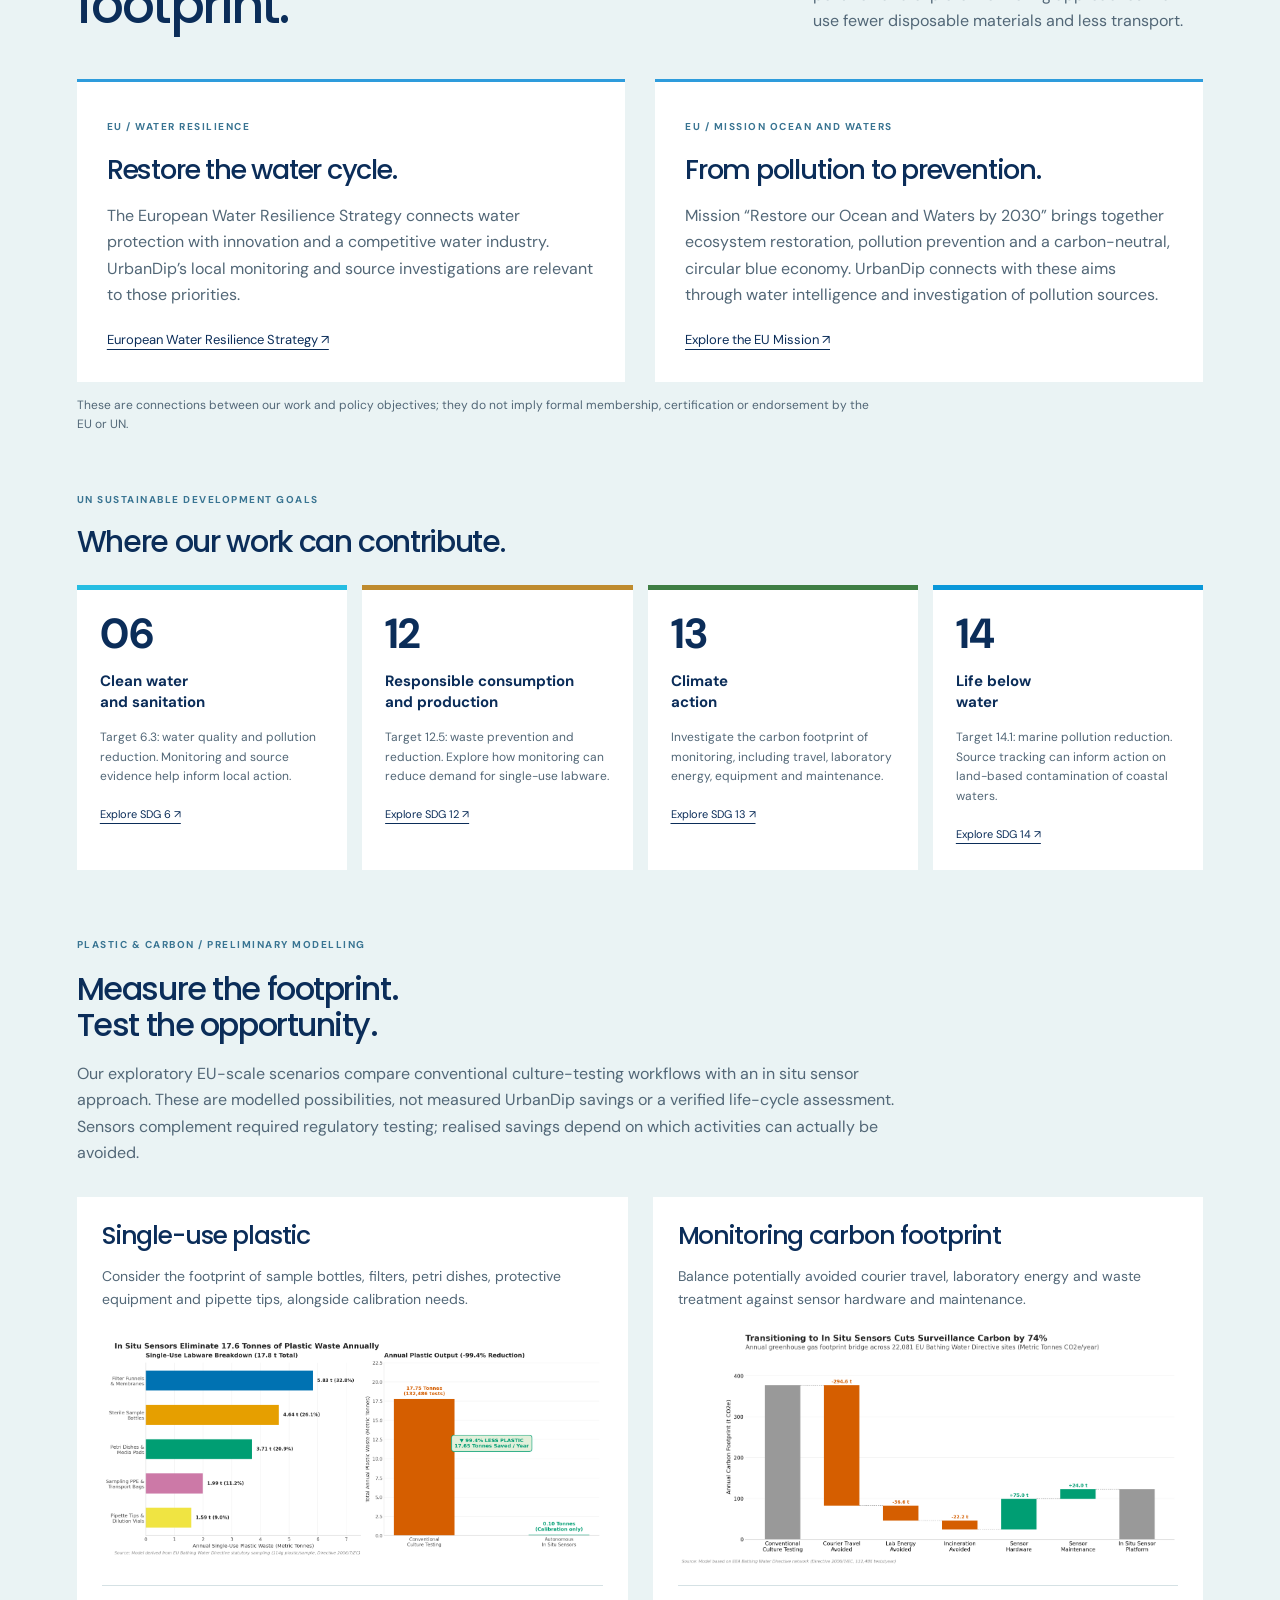
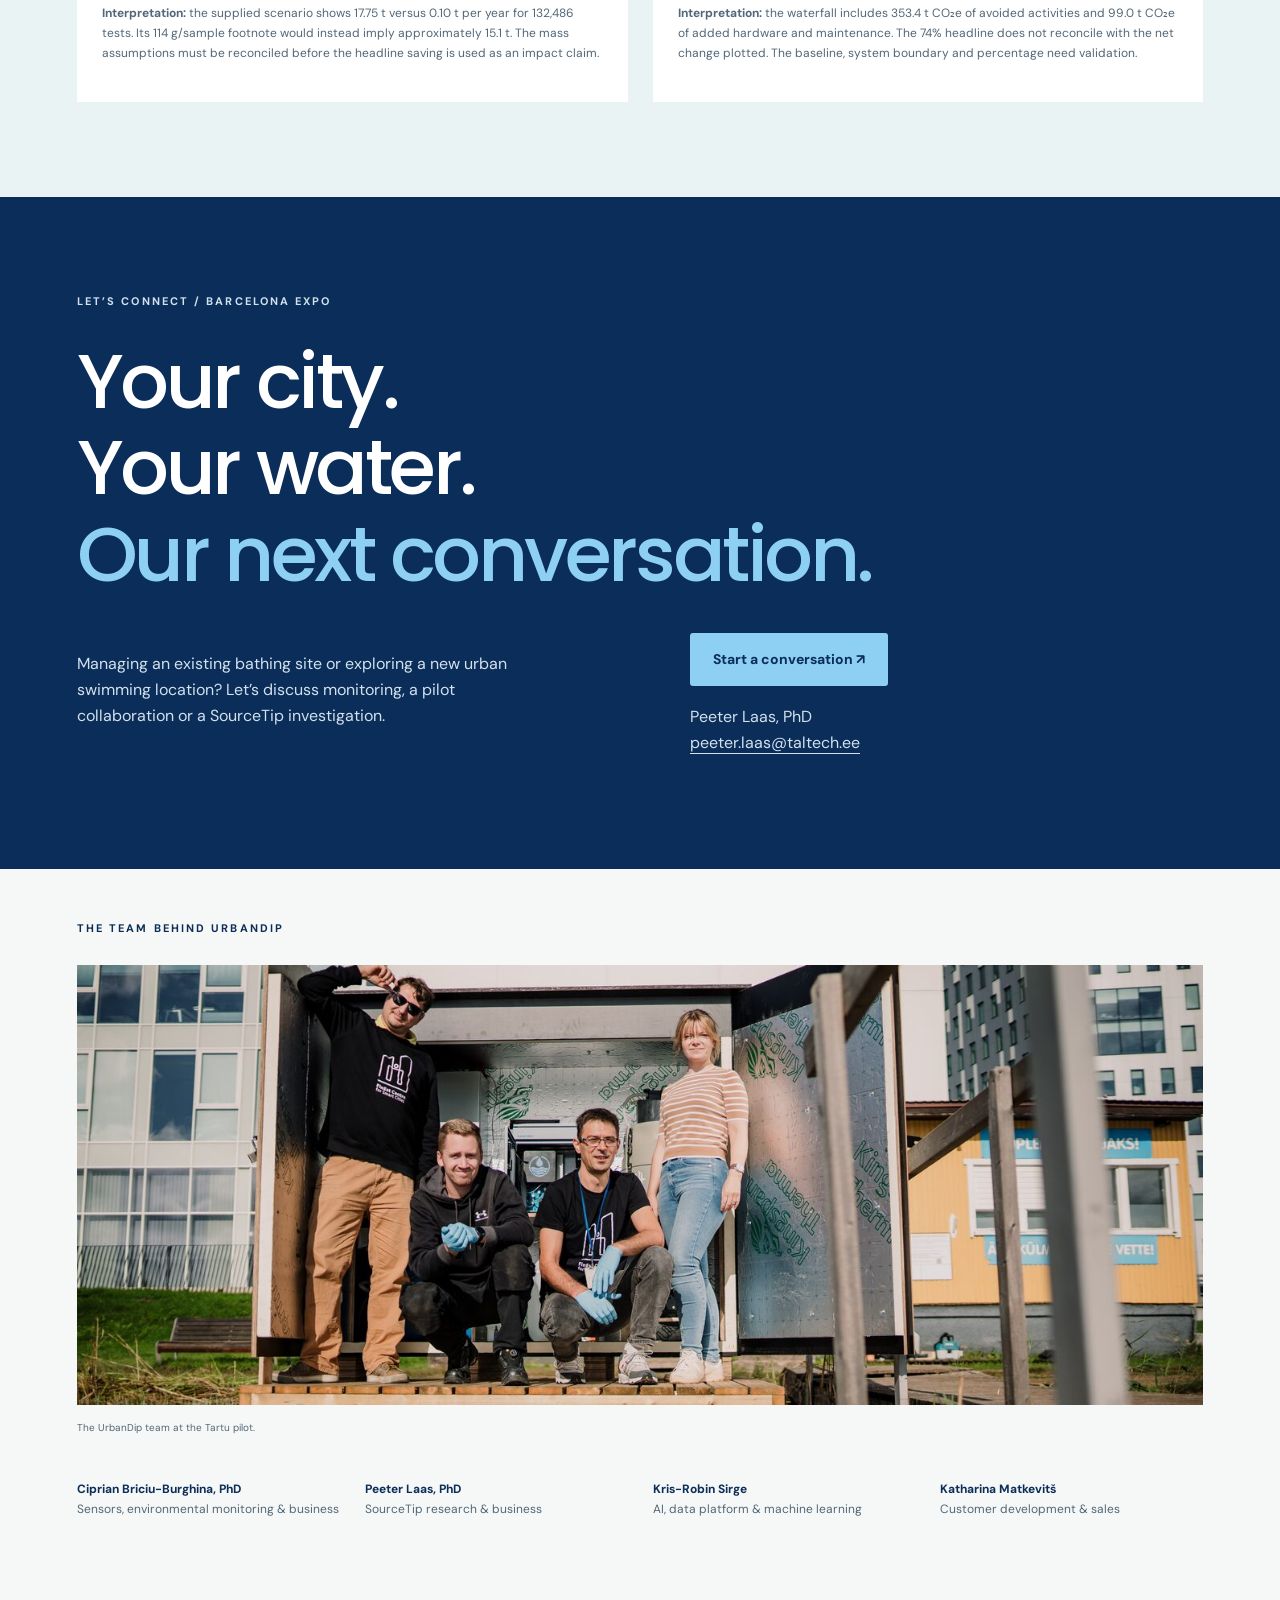
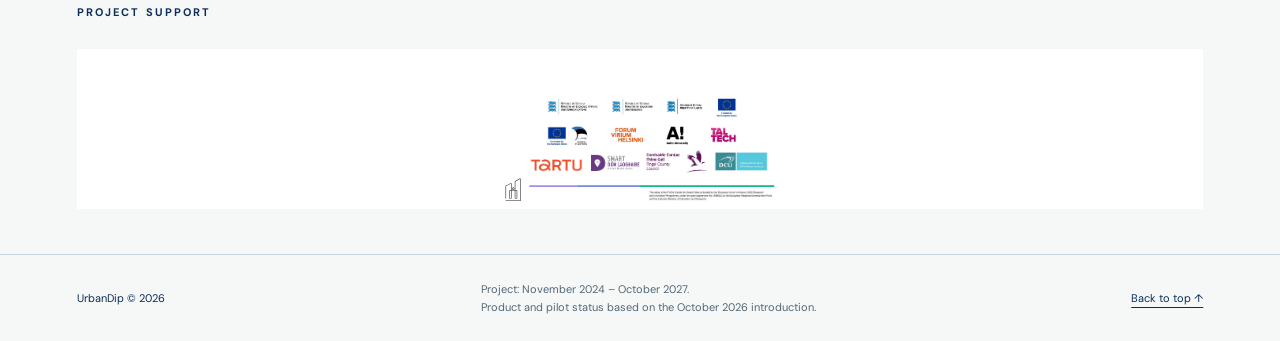
==== commit 052f2ff4: "Keep expo news alert readable in the hero" ====
--- a/index.html
+++ b/index.html
@@ -1,7 +1,7 @@
 <!doctype html>
 <html lang="en"><head><meta charset="utf-8"><meta name="viewport" content="width=device-width,initial-scale=1"><title>UrbanDip | Water intelligence for swimmable cities</title><meta name="description" content="Meet UrbanDip at Barcelona EXPO. Discover bathing water monitoring, AI forecasting and genomic pollution source tracking."><link rel="icon" href="logo1.svg"><link rel="stylesheet" href="style.css"></head><body>
 <a class="skip" href="#offering">Skip to content</a><header><a class="brand" href="#"><img src="logo1.svg" alt="UrbanDip"></a><nav aria-label="Main navigation"><a href="#offering">Our offering</a><a href="#pilots">In the field</a><a href="#science">SourceTip</a><a class="nav-cta" href="#connect">Let’s talk ↗</a></nav></header>
-<main><section class="hero"><img class="hero-photo" src="canal1.jpg" alt="Urban waterway in Tartu"><div class="hero-shade"></div><div class="hero-content"><p class="eyebrow">News alert for 3–5 November: You can find UrbanDip at Smart City Expo World Congress 2026 (European Twinning &amp; Citiverse Plaza is located at Hall 3, Stand D71)</p><h1>A clearer picture.<br>A better day<br><em>by the water.</em></h1><p class="intro">Bathing water intelligence for cities.<br>Monitor what’s happening. Anticipate pollution.<br>Understand where it comes from.</p><div class="actions"><a class="button" href="#offering">Explore our offering <span>↓</span></a><a class="text-link" href="#connect">Discuss your site ↗</a></div></div><div class="hero-bottom"><span>Cleaner data. Safer waters. Brighter cities.</span><span>TARTU · DUBLIN · BEYOND</span></div></section>
+<main><section class="hero"><img class="hero-photo" src="canal1.jpg" alt="Urban waterway in Tartu"><div class="hero-shade"></div><div class="hero-content"><p class="expo-alert">News alert for 3–5 November: You can find UrbanDip at Smart City Expo World Congress 2026 (European Twinning &amp; Citiverse Plaza is located at Hall 3, Stand D71)</p><h1>A clearer picture.<br>A better day<br><em>by the water.</em></h1><p class="intro">Bathing water intelligence for cities.<br>Monitor what’s happening. Anticipate pollution.<br>Understand where it comes from.</p><div class="actions"><a class="button" href="#offering">Explore our offering <span>↓</span></a><a class="text-link" href="#connect">Discuss your site ↗</a></div></div><div class="hero-bottom"><span>Cleaner data. Safer waters. Brighter cities.</span><span>TARTU · DUBLIN · BEYOND</span></div></section>
 <section class="wrap video-intro" id="introduction"><p class="eyebrow">MEET URBANDIP</p><div class="section-heading"><h2>See the idea<br>in action.</h2><p>Watch our introduction to UrbanDip and the work behind better bathing water information.</p></div><div class="video-frame"><iframe src="https://www.youtube-nocookie.com/embed/uC6EK_0y8gQ" title="UrbanDip introduction on YouTube" loading="lazy" allow="accelerometer; autoplay; clipboard-write; encrypted-media; gyroscope; picture-in-picture; web-share" allowfullscreen></iframe></div><p class="video-fallback"><a href="https://www.youtube.com/watch?v=uC6EK_0y8gQ" target="_blank" rel="noopener">Watch the introduction on YouTube ↗</a></p></section><section class="opening wrap"><p class="eyebrow">FROM A SAMPLE TO A CONTINUOUS PICTURE</p><div class="split"><h2>Water changes quickly.<br>Your information<br>should keep up.</h2><div><p class="large">A weekly sample can miss a short pollution event. A lab result can arrive days later.</p><p>UrbanDip brings continuous sensor data, locally calibrated models and microbial source tracking together, helping bathing water managers see more and act with better information.</p><div class="mini-stats"><div><strong>26</strong><span>municipal interviews</span></div><div><strong>7</strong><span>European countries</span></div><div><strong>2</strong><span>city pilot locations</span></div></div></div></div></section>
 <section class="offering wrap" id="offering"><p class="eyebrow">THE OFFERING</p><div class="section-heading"><h2>Learn the water.<br>Stay connected.</h2><p>A locally calibrated approach, from the first reference measurements to everyday insight.</p></div><article class="product"><div class="product-copy"><span class="step">01 / CALIBRATE</span><h3>UrbanDip Learn</h3><p class="large">Every water body has its own story.</p><p>A temporary reference station combines EXO, TriOS, ColiMinder and automatic sampling with paired laboratory tests. An approximately three-month deployment builds the dataset needed to calibrate a model for your location.</p><ul><li>Continuous water quality measurements</li><li>Paired culture and faecal indicator validation</li><li>A reusable station for the next site</li></ul><span class="status">Modular product in development</span></div><figure><img src="learn_unit.jpg" alt="UrbanDip Learn reference station concept" loading="lazy"><figcaption>Learn station concept · local calibration comes first</figcaption></figure></article><article class="product reverse"><div class="product-copy"><span class="step">02 / MONITOR</span><h3>UrbanDip Live</h3><p class="large">Keep a finger on the pulse of your water.</p><p>The planned permanent, solar-powered monitoring buoy uses telemetry and a locally calibrated model. Each Live site includes the Platform: a dashboard, data quality checks and a public interface.</p><ul><li>Nearly real-time insight for site managers</li><li>A clear view for citizens and experts</li><li>One place to bring the information together</li></ul><span class="status">Buoy being developed for field readiness</span></div><figure><img src="live_buoy.jpg" alt="UrbanDip Live monitoring buoy concept" loading="lazy"><figcaption>Live buoy concept · permanent monitoring</figcaption></figure></article><details class="workflow"><summary>See the Learn and Live system overview <span>+</span></summary><img src="product-overview.svg" alt="UrbanDip Learn and Live system overview" loading="lazy"></details></section>
 <section class="platform"><div class="wrap"><p class="eyebrow">03 / MAKE THE DATA USEFUL</p><div class="section-heading"><h2>Complex measurements.<br>Clearer decisions.</h2><p>The piloted UrbanDip dashboard brings monitoring, a six-hour forecast and notifications into a simple public view and an advanced expert view.</p></div><figure class="dashboard"><img src="dashboard.png" alt="UrbanDip pilot dashboard showing bathing water information" loading="lazy"><figcaption>Dashboard from the UrbanDip pilot · image, not live water quality data</figcaption></figure><div class="addons"><article><span class="step">LOOK AHEAD</span><h3>Forecast</h3><p>AI models combine water sensor measurements with weather data to anticipate faecal pollution hours ahead.</p><span class="status">Piloted · service launch planned for 2028–29</span></article><article><span class="step">TRACE THE CAUSE</span><h3>SourceTip</h3><p>Genomic microbial source tracking investigates the origins of pollution, helping cities target the underlying problem.</p><a href="#science">Explore the science ↗</a></article></div></div></section>
--- a/style.css
+++ b/style.css
@@ -4,3 +4,5 @@
 .sourcetip{padding-top:30px}.sample-banner{border-left:4px solid var(--blue);background:#e5f2f9;padding:25px 30px;margin-bottom:30px}.sample-banner span{display:block;font-size:10px;letter-spacing:.15em}.sample-banner strong{font-size:22px}.sample-banner p{margin:8px 0 0}.tracks{display:grid;grid-template-columns:1fr 1fr;gap:25px}.track{background:white;border-top:4px solid var(--blue)}.track:nth-child(2){border-color:#159e83}.track>img{width:100%;height:260px;object-fit:cover}.track-copy{padding:30px}.track h3{font-size:28px;margin:14px 0 20px}.track .large{font-size:21px}.track ol{padding-left:20px;color:var(--muted);font-size:15px}.track li{margin-bottom:18px;padding-left:5px}.track-result{background:#edf5fa;padding:20px;font-size:14px}.adaptive,.source-evidence{display:grid;grid-template-columns:1fr 1fr;gap:45px;align-items:center;margin-top:55px}.adaptive>img{width:100%;border-radius:4px}.adaptive h3,.source-evidence h3{font-size:28px;margin:15px 0}.adaptive a{font-size:12px}.workflow{margin-top:35px;border:1px solid #c8dbe6;background:white;padding:20px}.workflow summary{cursor:pointer;font-weight:600}.workflow summary span{float:right}.workflow img{margin-top:22px;width:100%;height:auto}.workflow p{font-size:12px}.source-evidence figure{background:white;padding:15px}.explore-grid{display:grid;grid-template-columns:1fr 1fr;gap:30px;margin-top:35px}.explore-grid article{background:white;padding:22px}.explore-grid img{width:100%;height:270px;object-fit:contain}.explore-grid h3{font-size:26px;margin-top:25px}.explore-grid p{font-size:14px}.team-photo img{width:100%;max-height:440px;object-fit:cover;object-position:center 40%}.team-photo{margin-bottom:30px}.supporters{padding-top:20px;padding-bottom:45px}.supporters>img{max-height:160px;width:100%;object-fit:contain;background:white}@media(max-width:760px){.tracks,.adaptive,.source-evidence,.explore-grid{grid-template-columns:1fr}.track>img{height:230px}.track-copy{padding:25px}.source-evidence{gap:25px}.explore-grid img{height:auto}.team-photo img{max-height:300px}}
 
 .video-intro{padding-bottom:25px}.video-frame{position:relative;aspect-ratio:16/9;background:var(--navy);border-radius:5px;overflow:hidden}.video-frame iframe{position:absolute;inset:0;width:100%;height:100%;border:0}.video-fallback{font-size:12px}.impact{background:#eaf3f4}.initiative-grid{display:grid;grid-template-columns:1fr 1fr;gap:30px}.initiative-grid article{background:white;padding:30px;border-top:3px solid var(--blue)}.initiative-grid h3{font-size:27px;margin-top:16px}.initiative-grid a{font-size:13px}.alignment-note{font-size:12px;max-width:800px}.sdg-heading{margin:50px 0 25px}.sdg-heading h3{font-size:30px;margin-top:14px}.sdg-grid{display:grid;grid-template-columns:repeat(4,1fr);gap:15px}.sdg{display:block;background:white;padding:23px;text-decoration:none;border-top:5px solid #26bde2}.sdg12{border-color:#bf8b2e}.sdg13{border-color:#3f7e44}.sdg14{border-color:#0a97d9}.sdg>strong{font-size:42px;line-height:1}.sdg h4{font-size:15px;line-height:1.4;margin:15px 0}.sdg p{font-size:12px}.sdg>span{font-size:11px;text-decoration:underline}.scenario-intro{max-width:850px;margin:60px 0 30px}.scenario-intro h3{font-size:32px;margin-top:15px}.scenario-grid{display:grid;grid-template-columns:1fr 1fr;gap:25px}.scenario-grid article{background:white;padding:25px}.scenario-grid h3{font-size:25px}.scenario-grid article>p{font-size:14px}.scenario-grid img{width:100%;height:245px;object-fit:contain}.scenario-grid .model-note{font-size:12px;padding-top:18px;border-top:1px solid #d5e1e4}@media(max-width:900px){.sdg-grid{grid-template-columns:1fr 1fr}}@media(max-width:650px){.initiative-grid,.scenario-grid{grid-template-columns:1fr}.sdg{padding:18px}.scenario-grid img{height:auto}.impact .wrap{padding-top:55px}.video-intro{padding-top:45px}}
+
+.expo-alert{font-size:14px;line-height:1.6;letter-spacing:.01em;color:#fff;max-width:720px;margin:0 0 28px;padding:16px 20px;border-left:3px solid var(--sky);background:rgba(11,45,89,.6)}
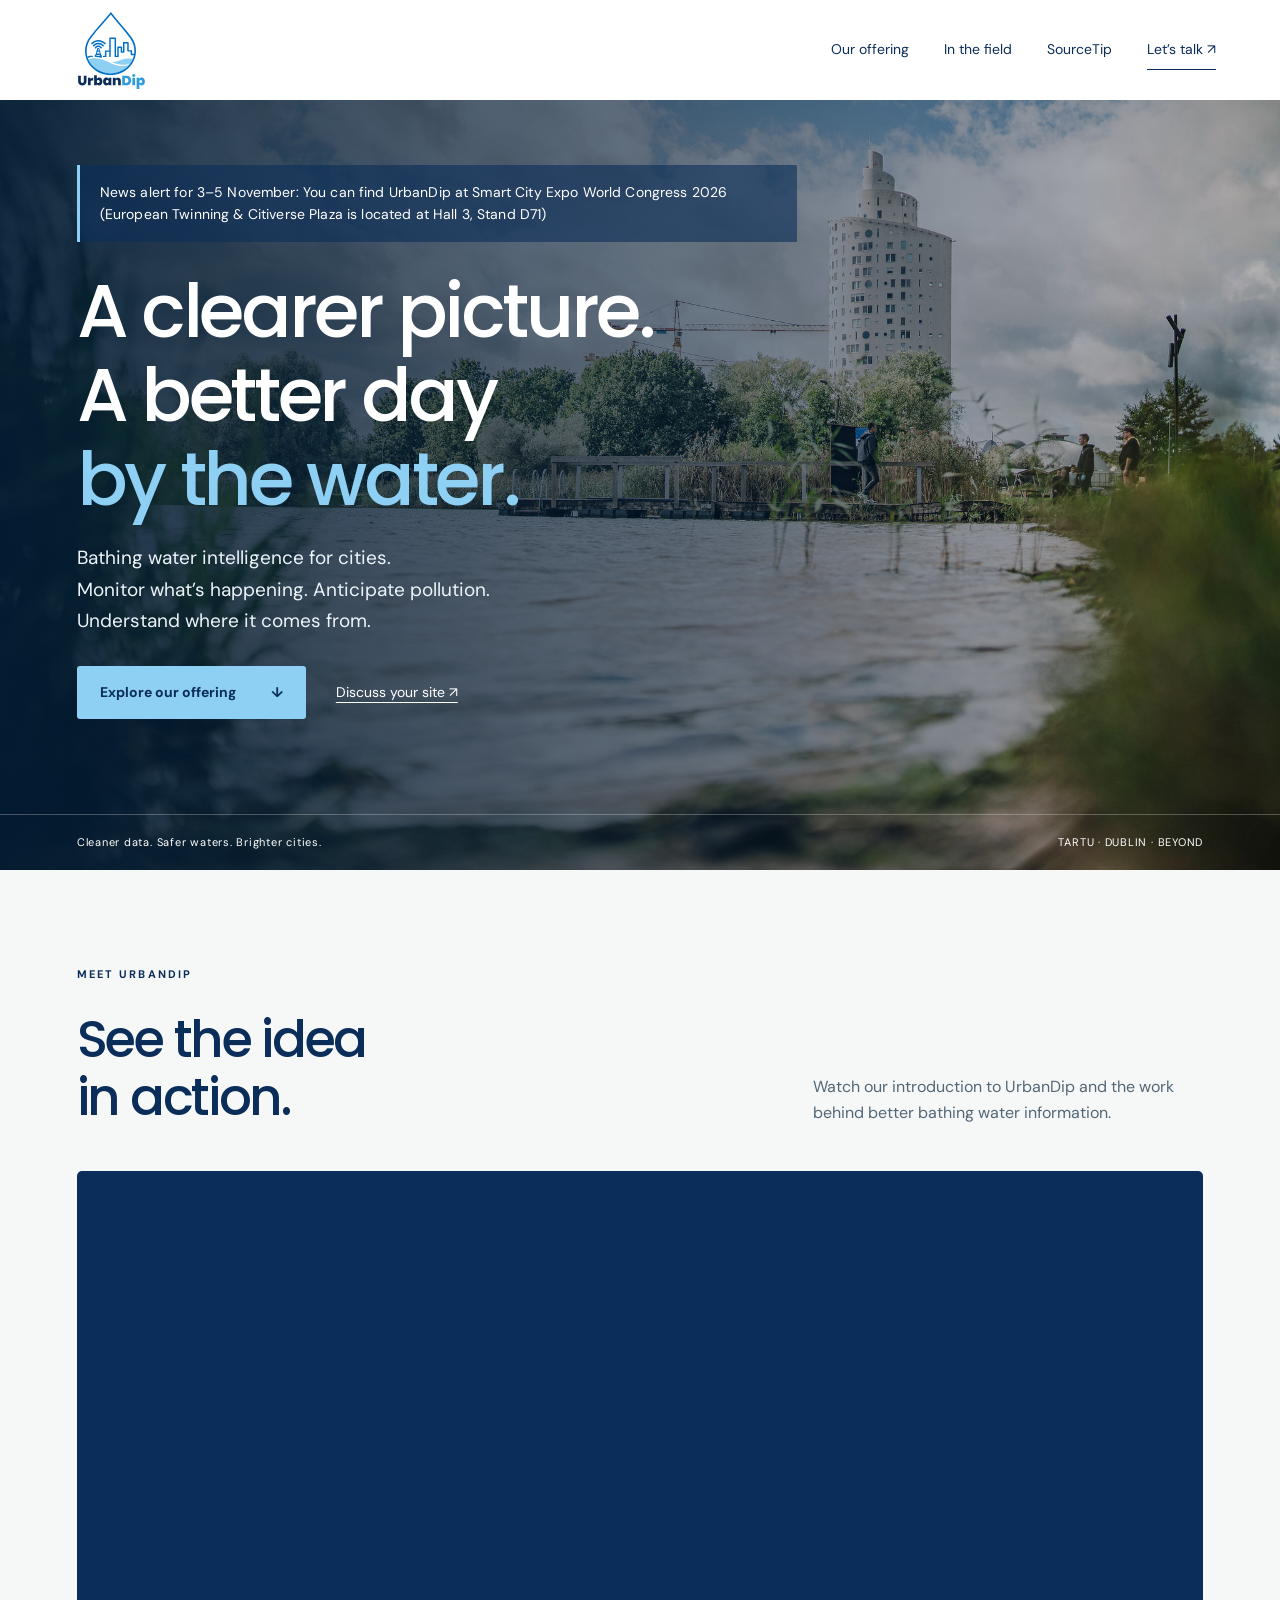
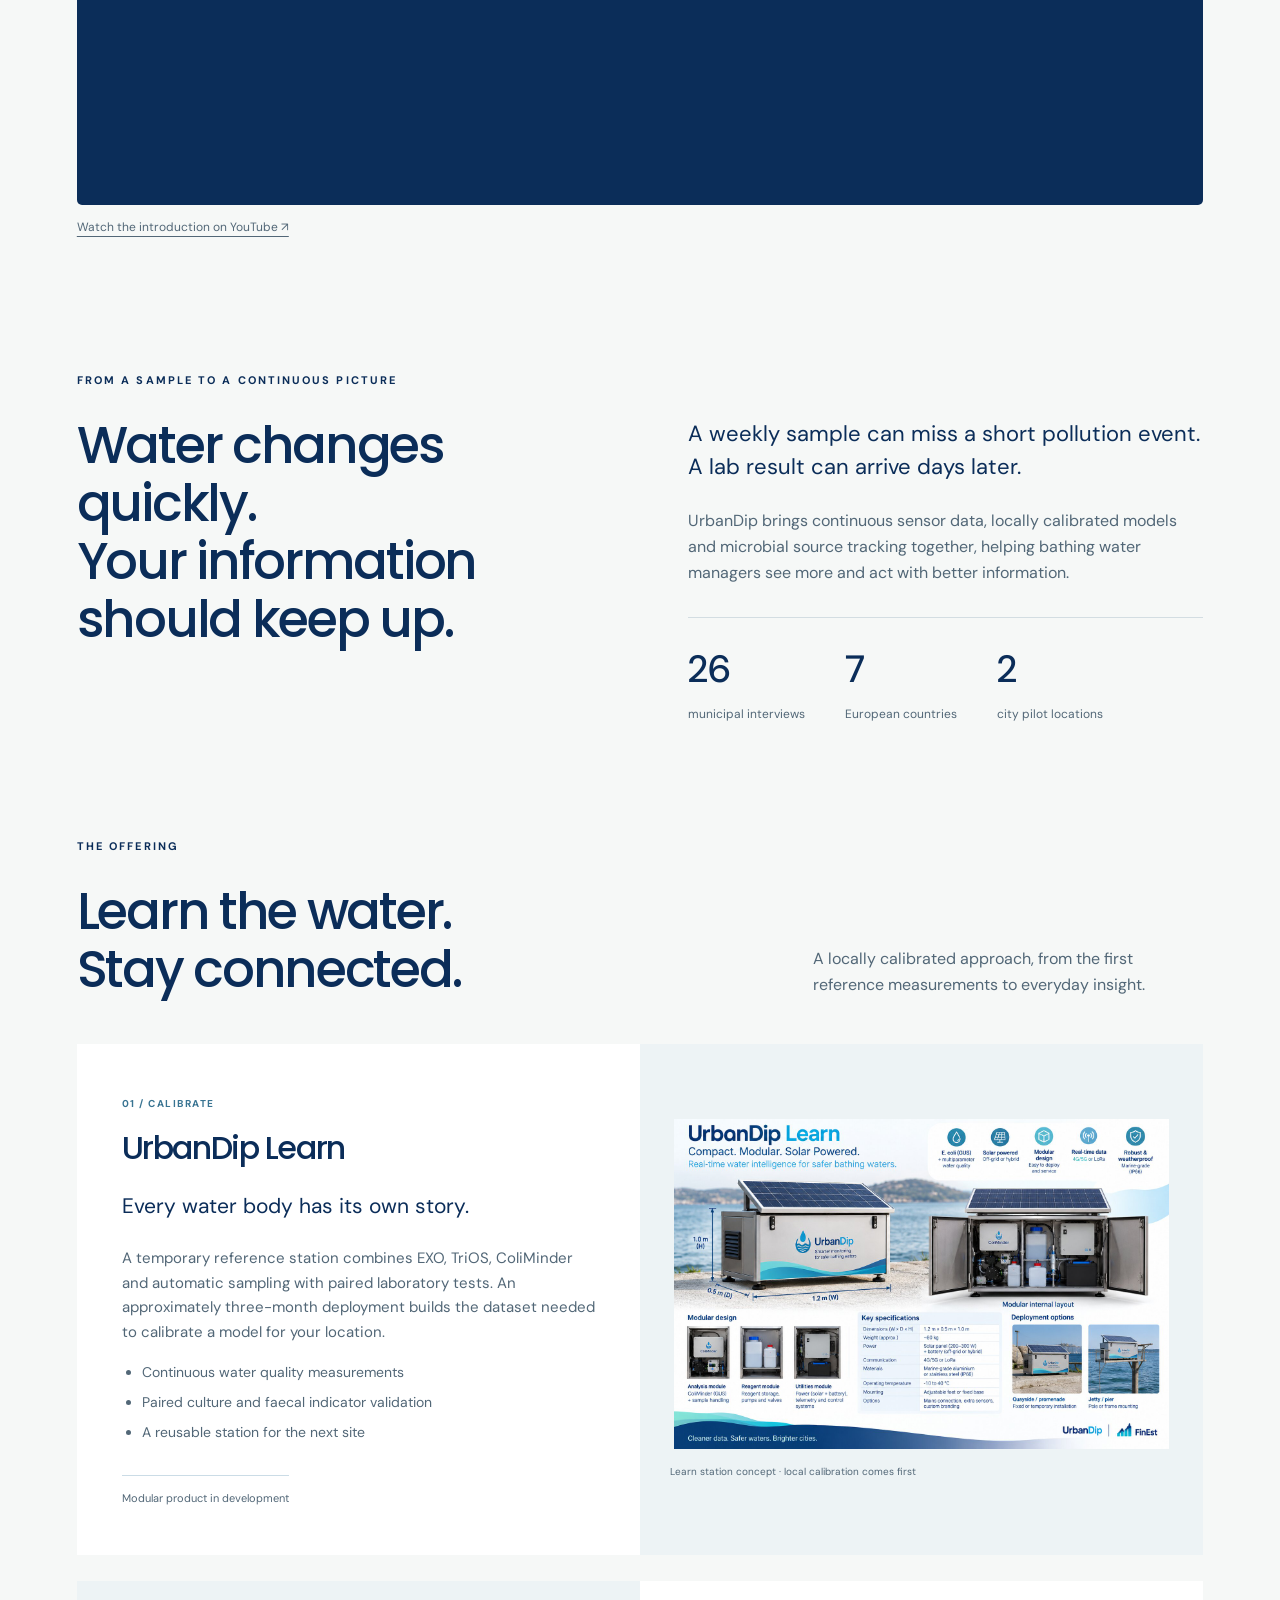
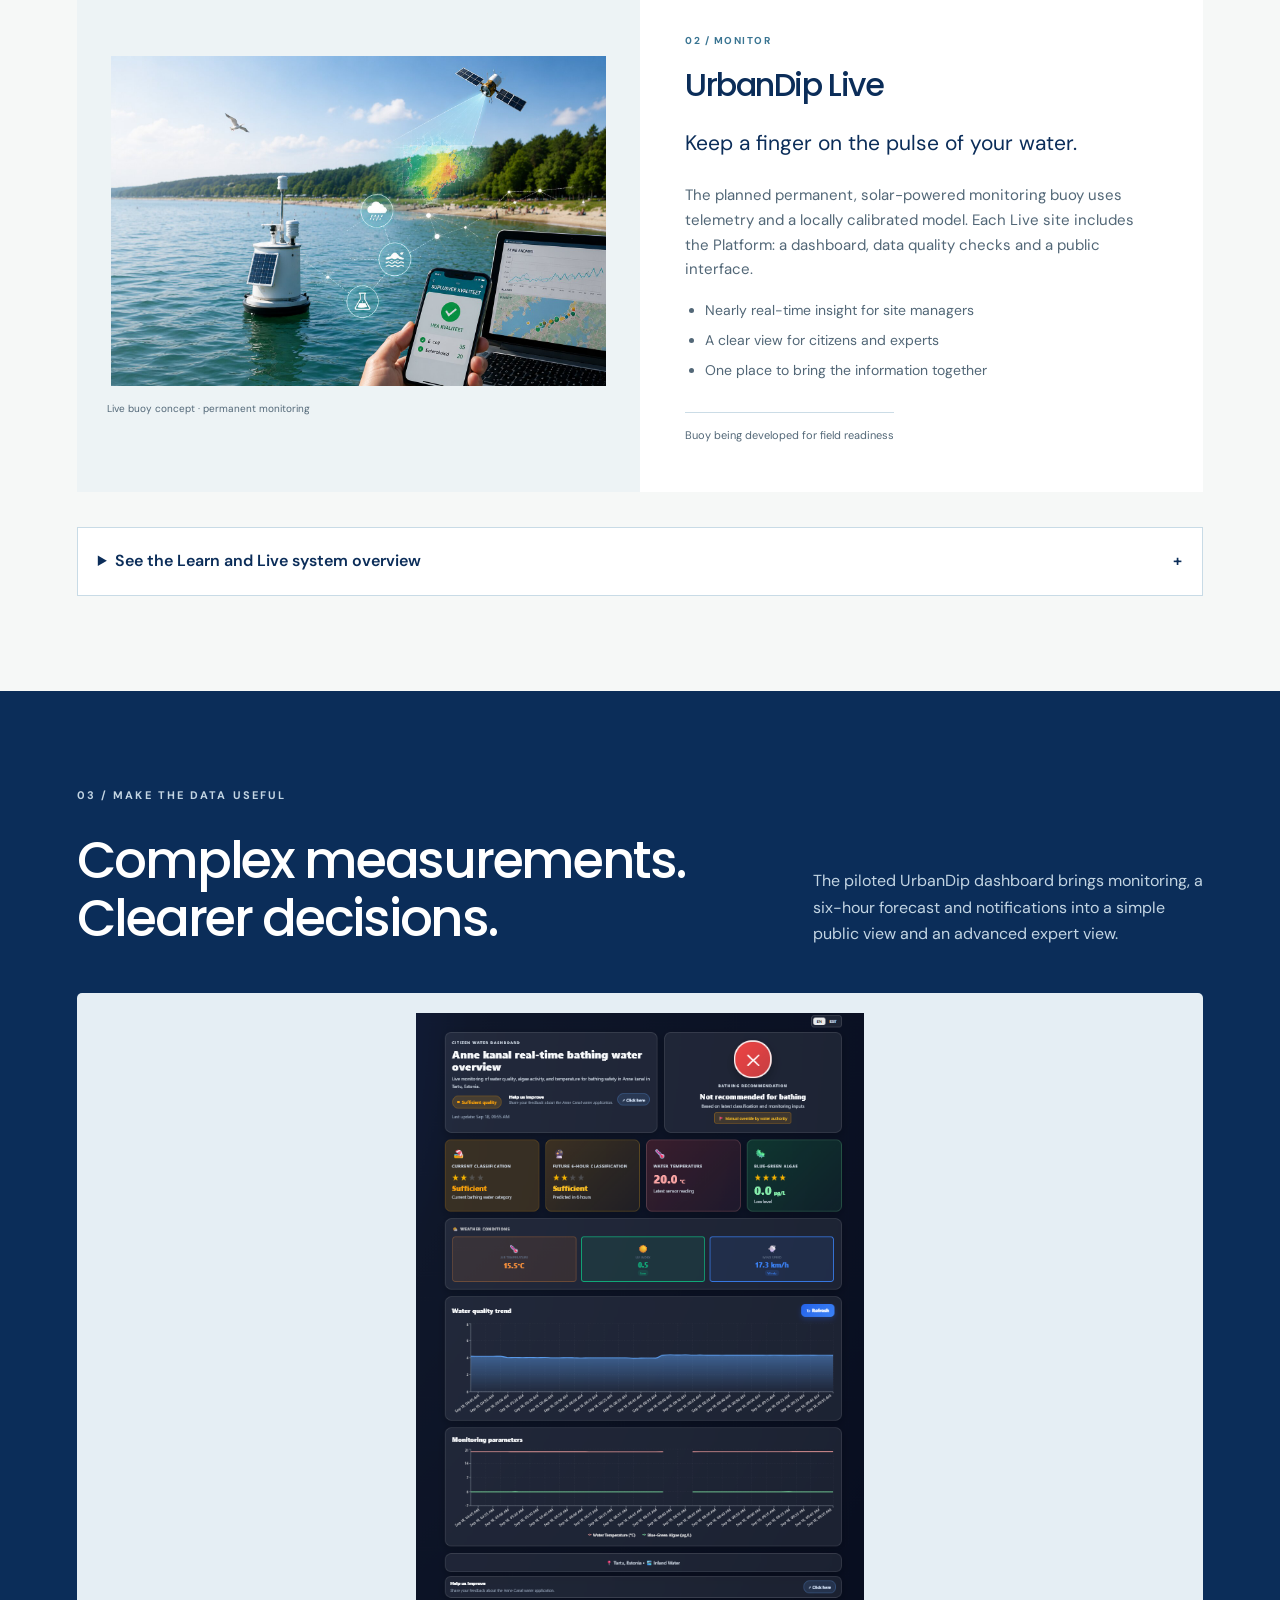
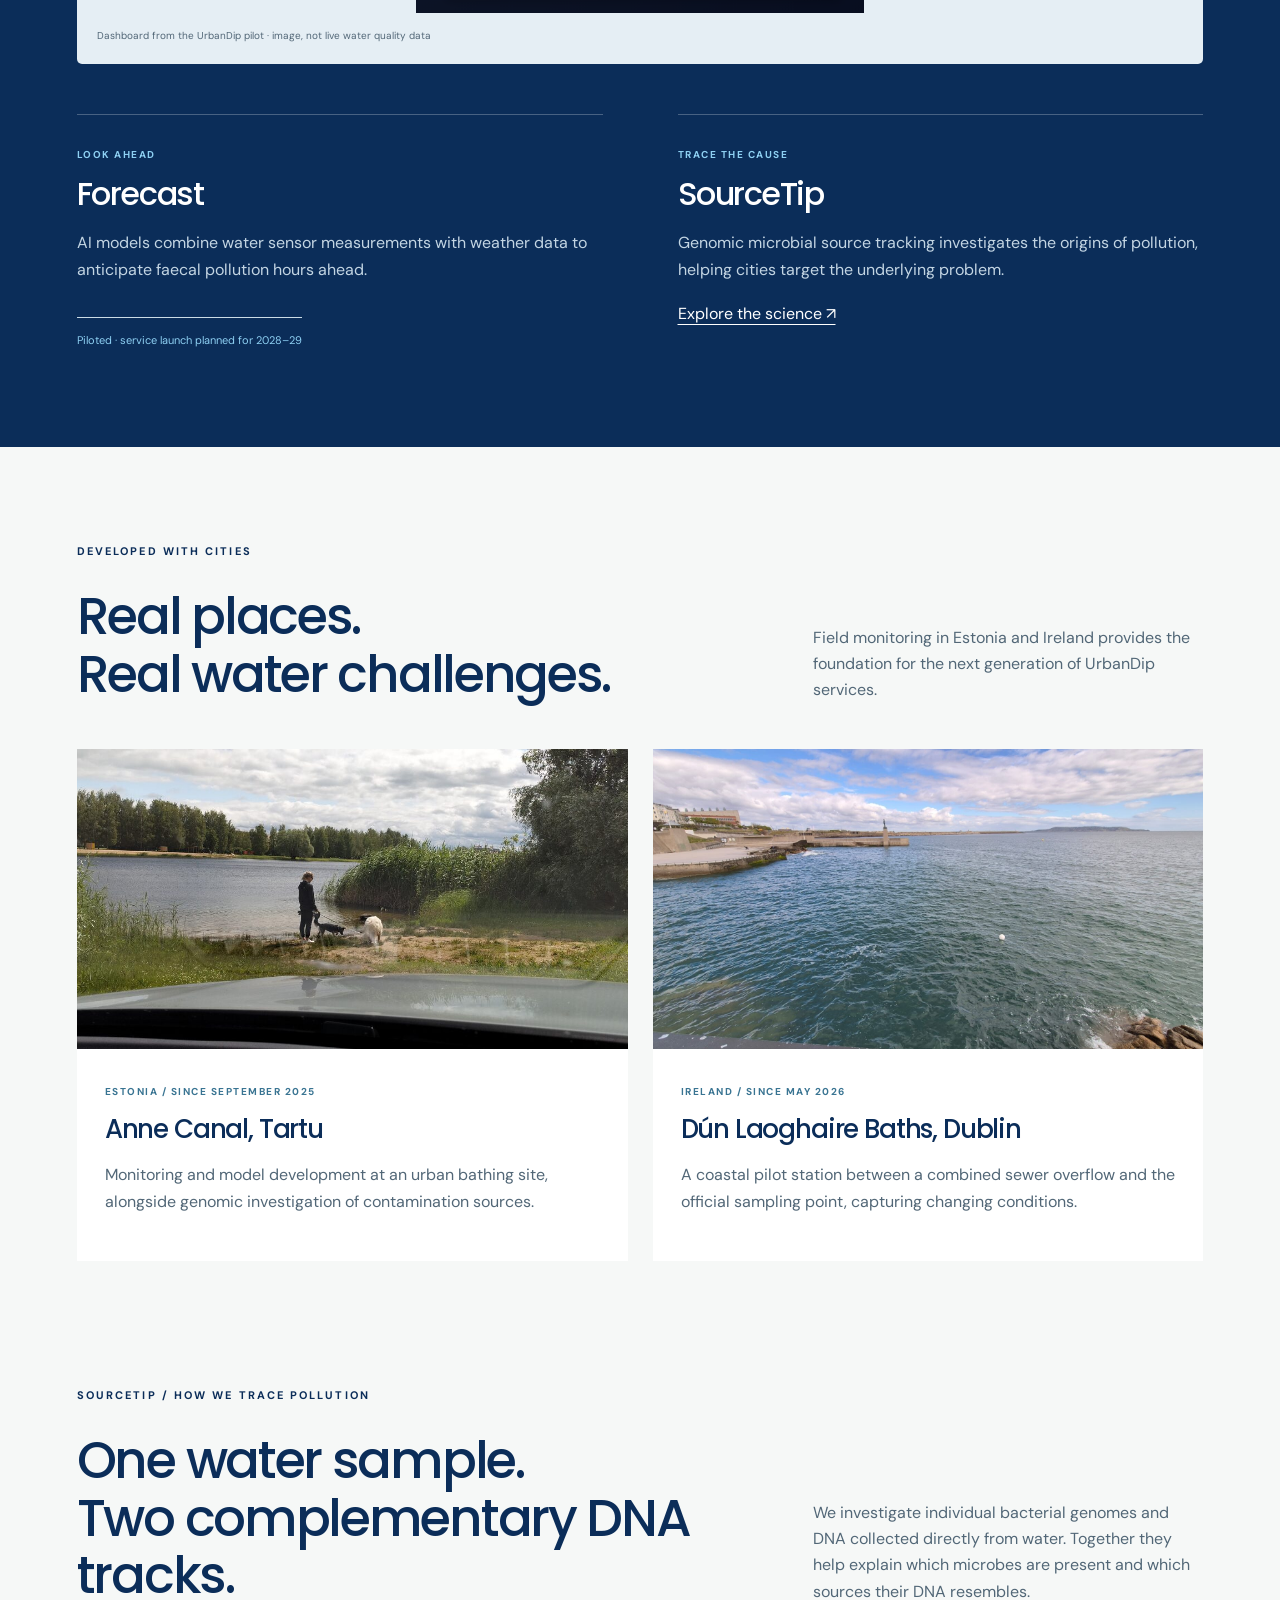
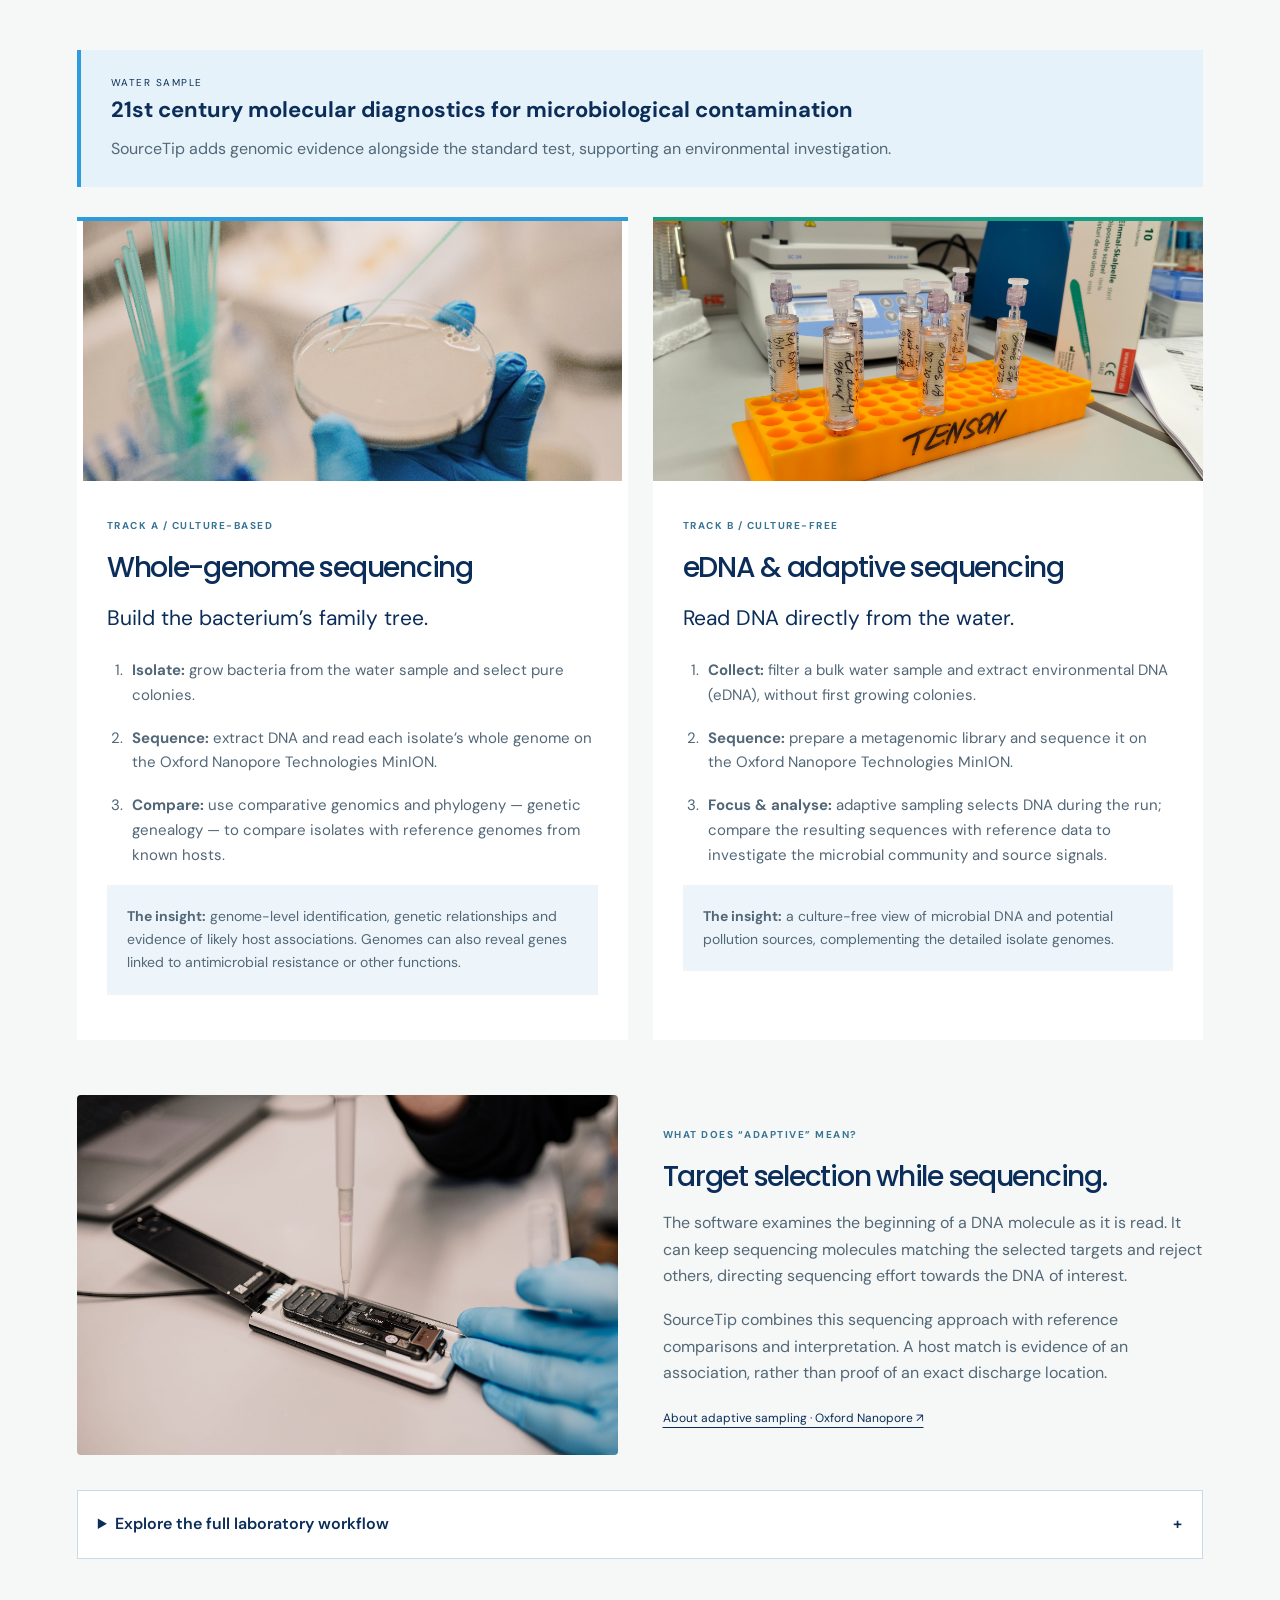
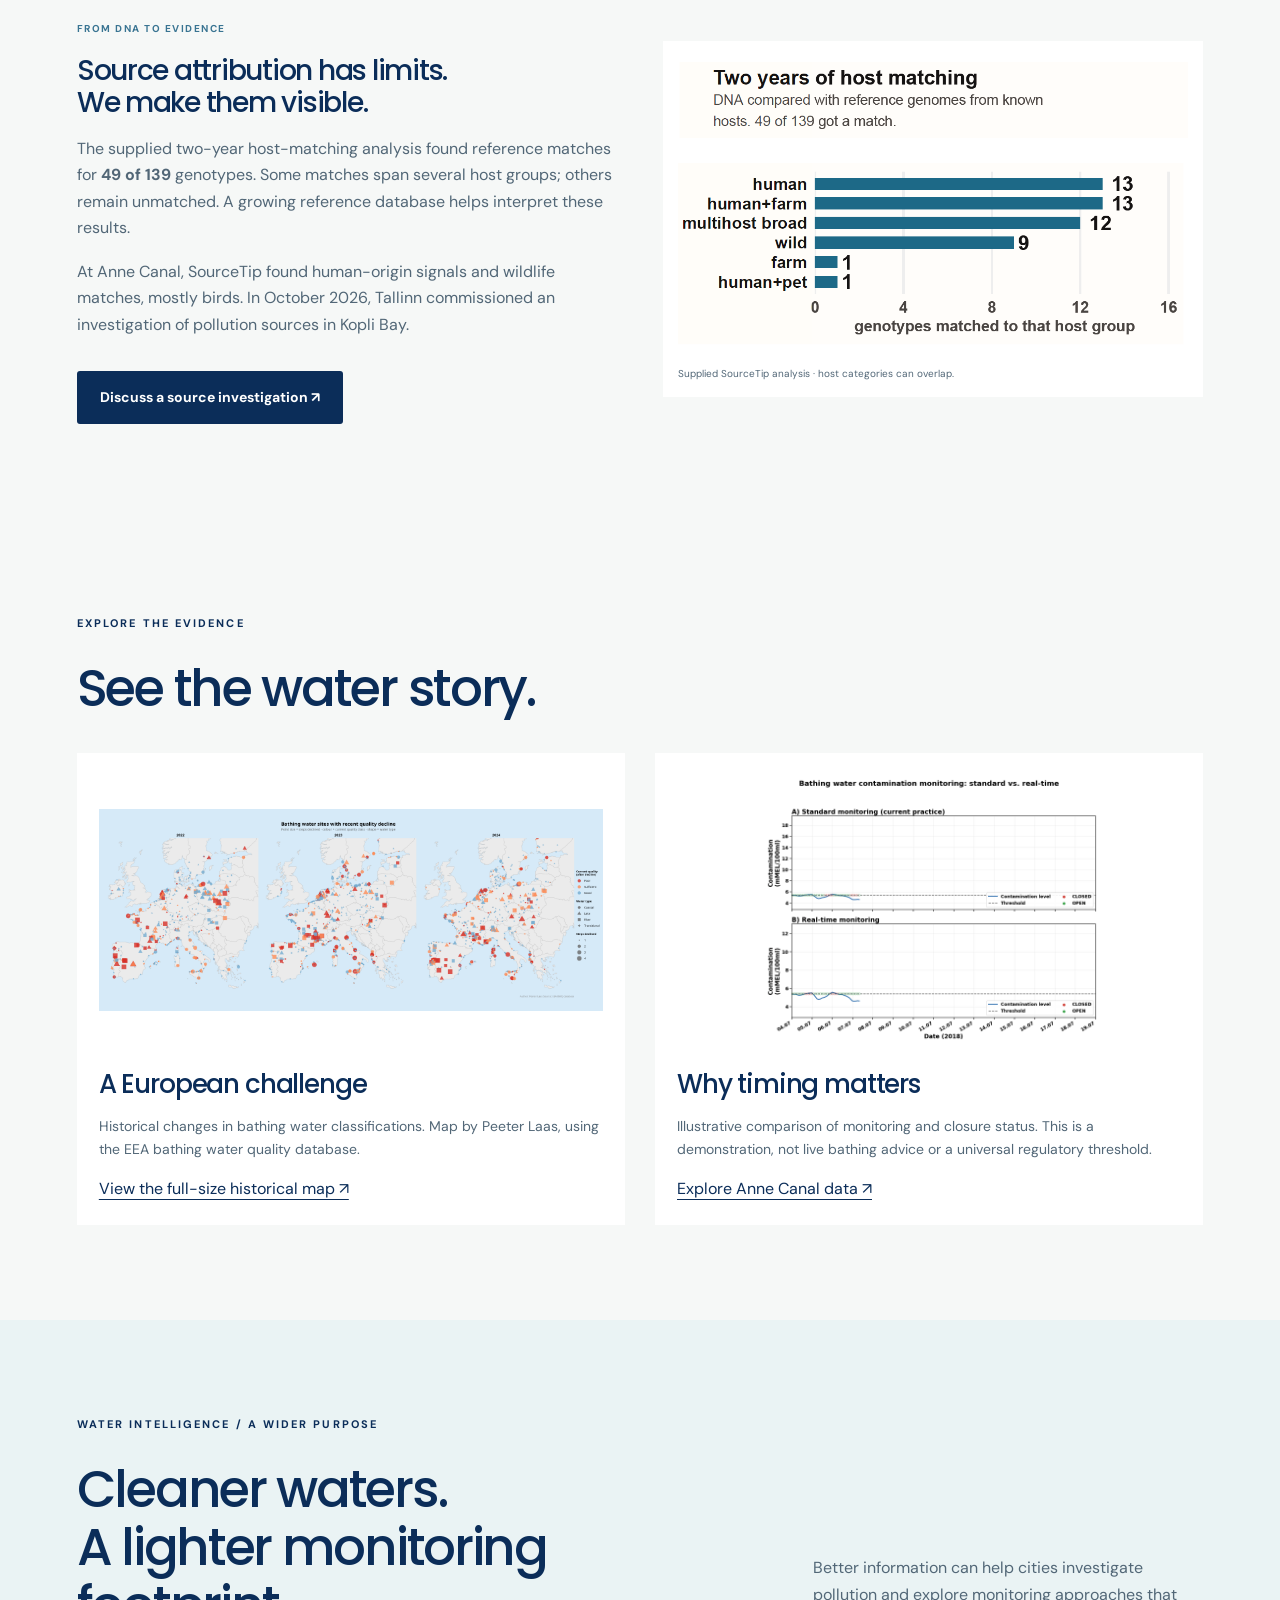
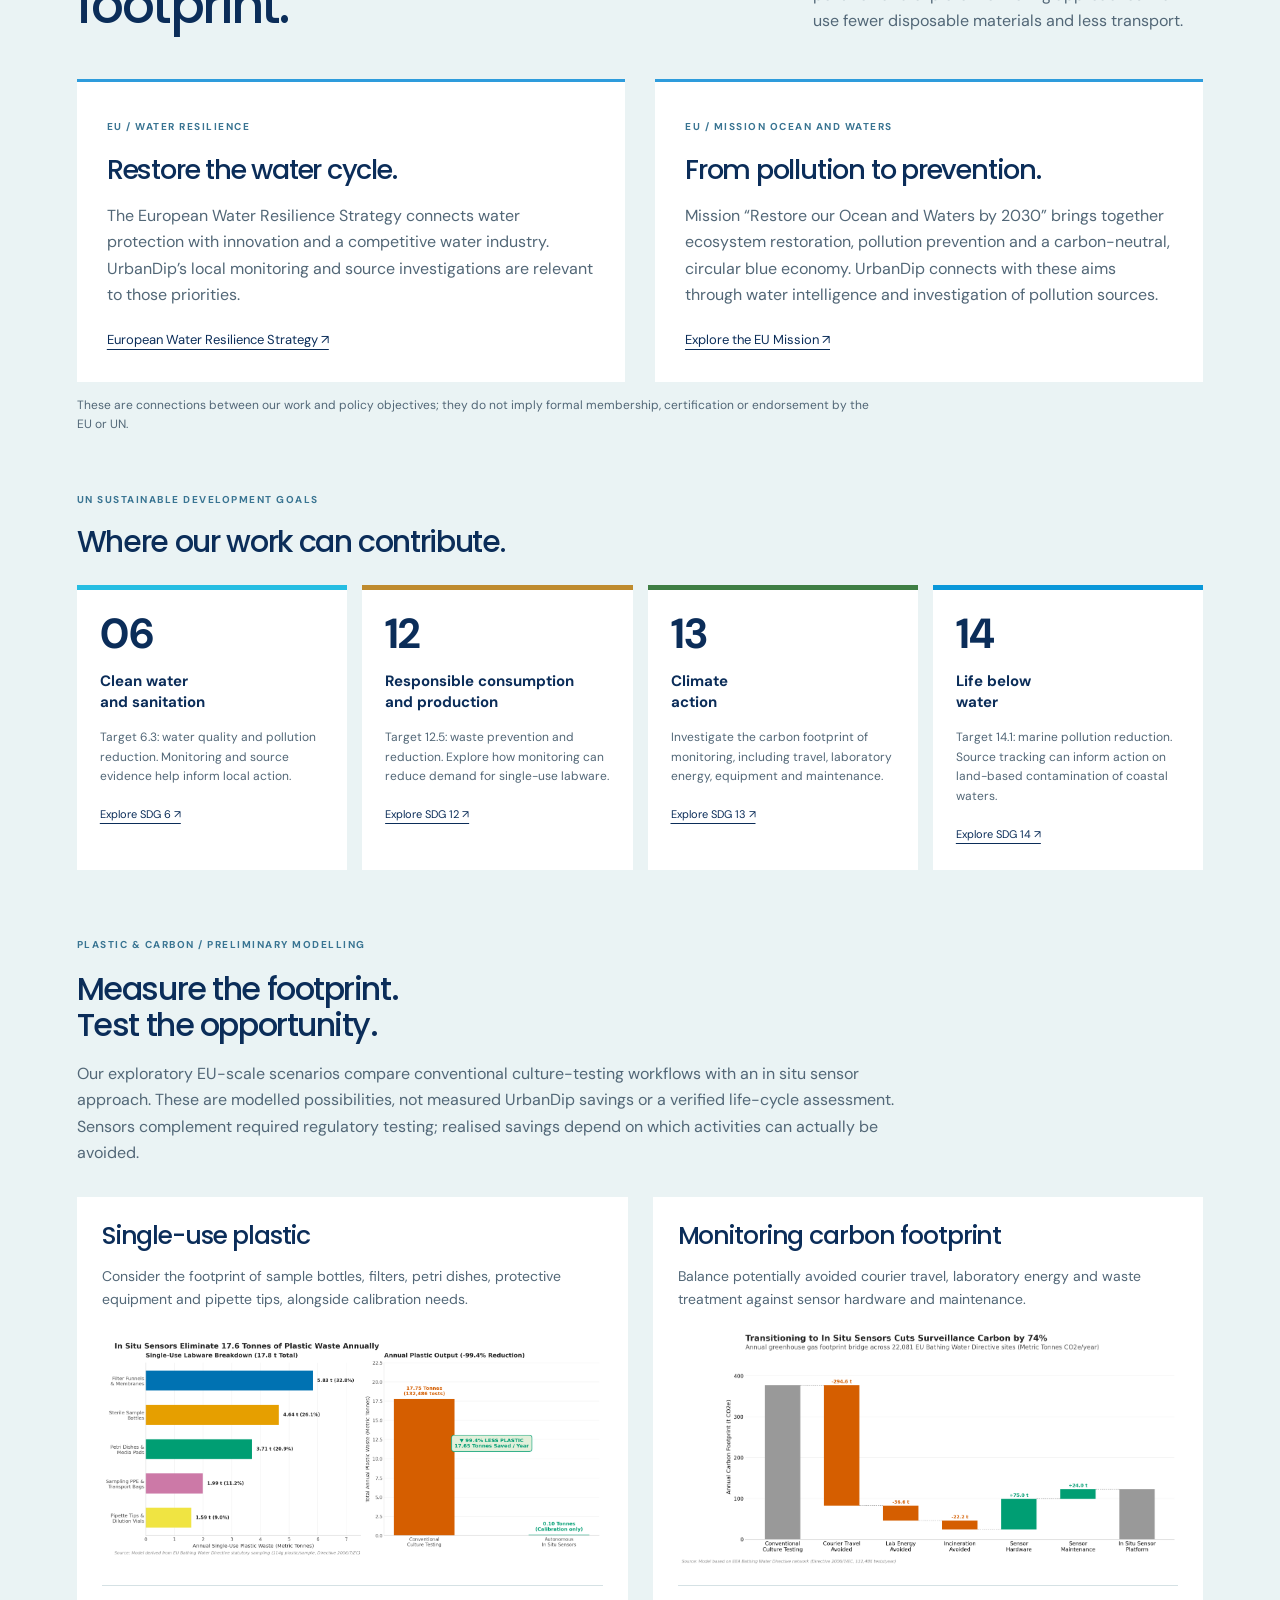
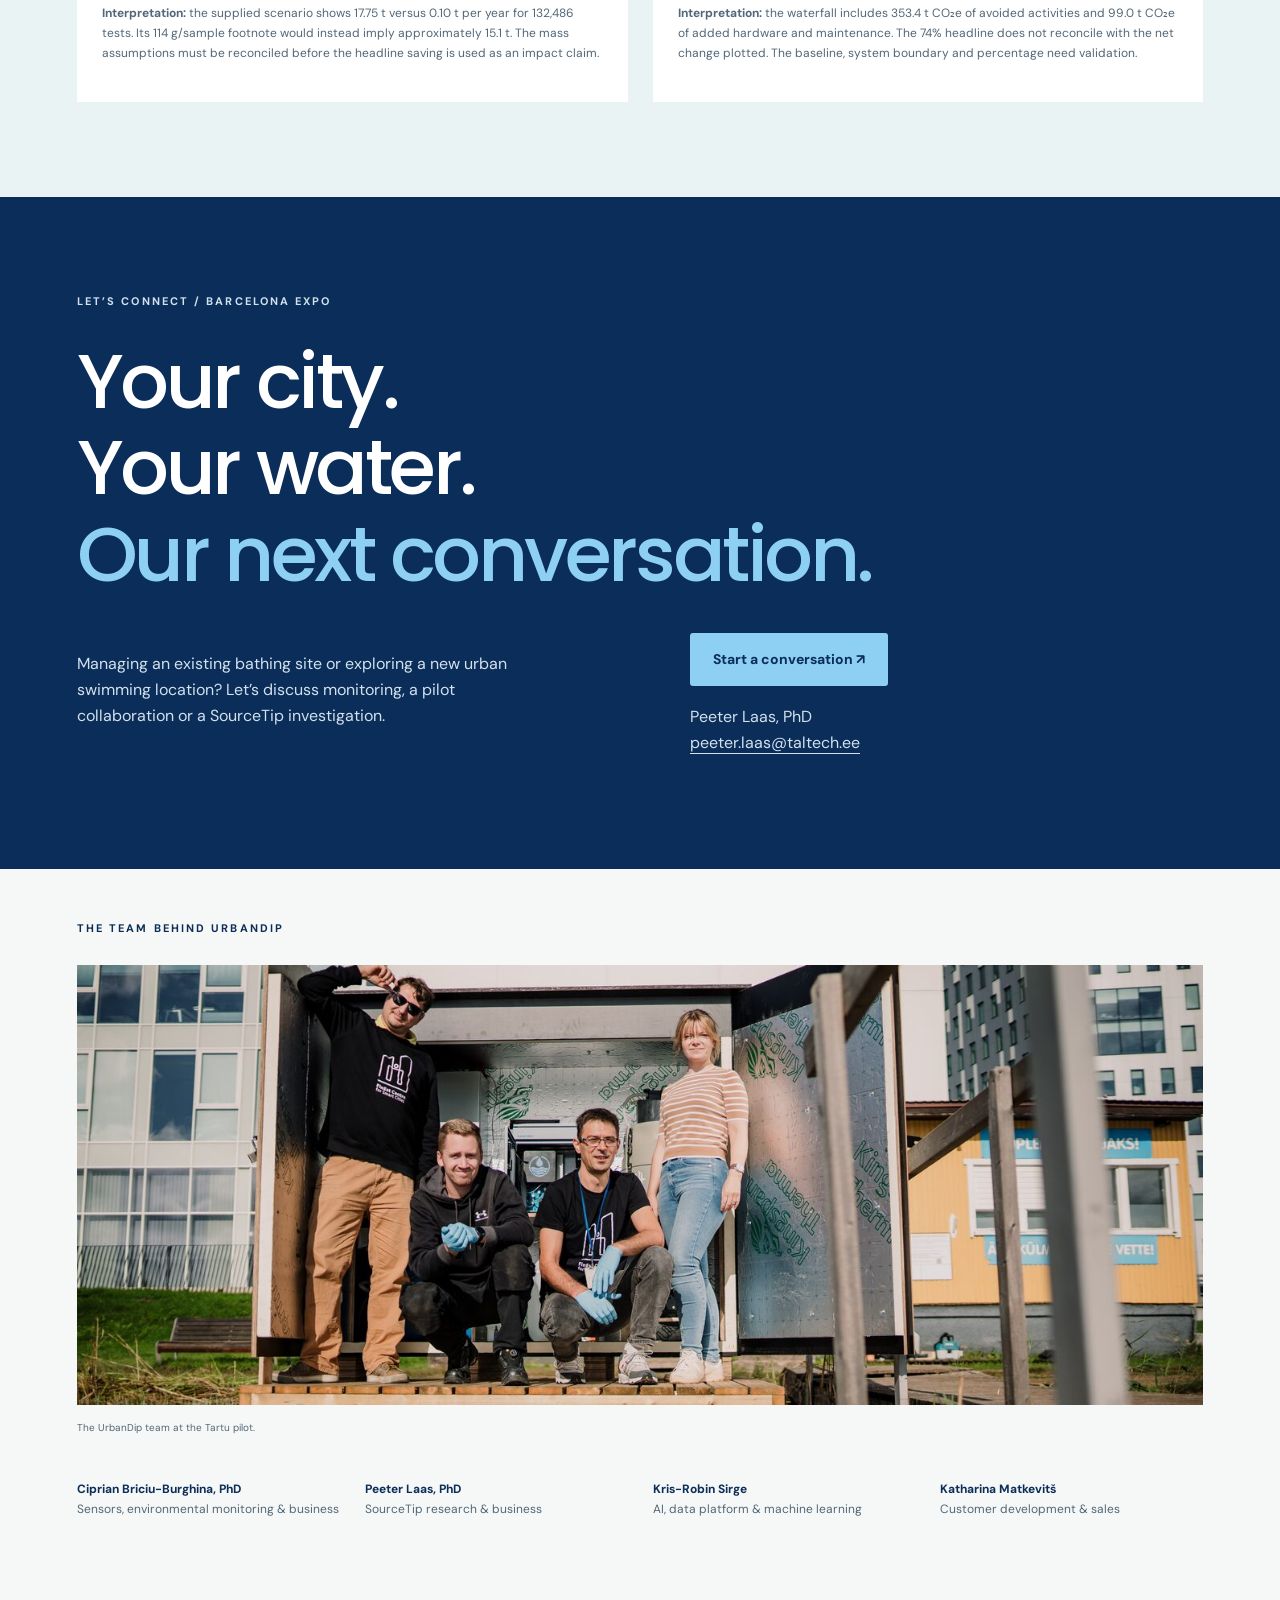
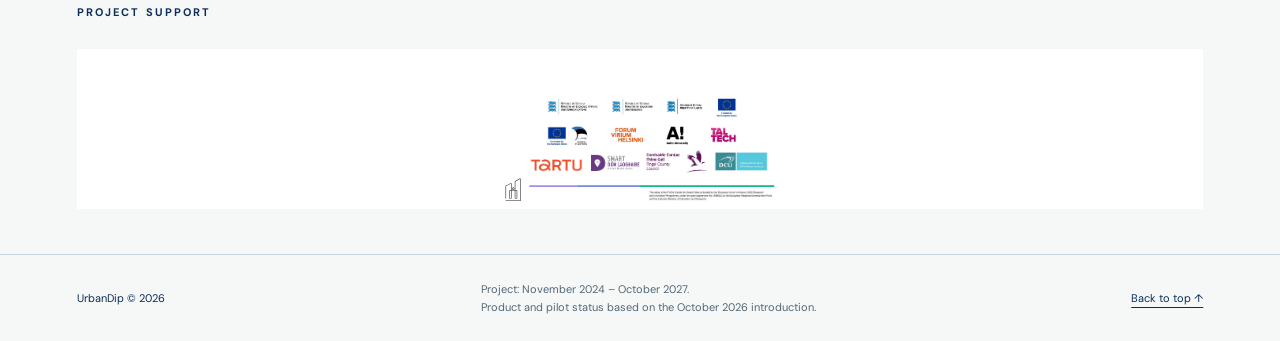
==== commit 98d3818d: "Update SourceTip molecular diagnostics banner" ====
--- a/index.html
+++ b/index.html
@@ -7,7 +7,7 @@
 <section class="platform"><div class="wrap"><p class="eyebrow">03 / MAKE THE DATA USEFUL</p><div class="section-heading"><h2>Complex measurements.<br>Clearer decisions.</h2><p>The piloted UrbanDip dashboard brings monitoring, a six-hour forecast and notifications into a simple public view and an advanced expert view.</p></div><figure class="dashboard"><img src="dashboard.png" alt="UrbanDip pilot dashboard showing bathing water information" loading="lazy"><figcaption>Dashboard from the UrbanDip pilot · image, not live water quality data</figcaption></figure><div class="addons"><article><span class="step">LOOK AHEAD</span><h3>Forecast</h3><p>AI models combine water sensor measurements with weather data to anticipate faecal pollution hours ahead.</p><span class="status">Piloted · service launch planned for 2028–29</span></article><article><span class="step">TRACE THE CAUSE</span><h3>SourceTip</h3><p>Genomic microbial source tracking investigates the origins of pollution, helping cities target the underlying problem.</p><a href="#science">Explore the science ↗</a></article></div></div></section>
 <section class="wrap pilots" id="pilots"><p class="eyebrow">DEVELOPED WITH CITIES</p><div class="section-heading"><h2>Real places.<br>Real water challenges.</h2><p>Field monitoring in Estonia and Ireland provides the foundation for the next generation of UrbanDip services.</p></div><div class="pilot-grid"><article><img src="anne_canal.jpg" alt="Anne Canal in Tartu, Estonia" loading="lazy"><div><span class="step">ESTONIA / SINCE SEPTEMBER 2025</span><h3>Anne Canal, Tartu</h3><p>Monitoring and model development at an urban bathing site, alongside genomic investigation of contamination sources.</p></div></article><article><img src="dublin_bay.jpg" alt="Coastal waters in Dublin, Ireland" loading="lazy"><div><span class="step">IRELAND / SINCE MAY 2026</span><h3>Dún Laoghaire Baths, Dublin</h3><p>A coastal pilot station between a combined sewer overflow and the official sampling point, capturing changing conditions.</p></div></article></div></section>
 <section class="wrap sourcetip" id="science"><p class="eyebrow">SOURCETIP / HOW WE TRACE POLLUTION</p><div class="section-heading"><h2>One water sample.<br>Two complementary DNA tracks.</h2><p>We investigate individual bacterial genomes and DNA collected directly from water. Together they help explain which microbes are present and which sources their DNA resembles.</p></div>
-<div class="sample-banner"><span>WATER SAMPLE</span><strong>Standard indicator testing + two sequencing tracks</strong><p>SourceTip adds genomic evidence alongside the standard test, supporting an environmental investigation.</p></div>
+<div class="sample-banner"><span>WATER SAMPLE</span><strong>21st century molecular diagnostics for microbiological contamination</strong><p>SourceTip adds genomic evidence alongside the standard test, supporting an environmental investigation.</p></div>
 <div class="tracks"><article class="track"><img src="isolate-culture.png" alt="Picking a bacterial colony from a culture plate" loading="lazy"><div class="track-copy"><span class="step">TRACK A / CULTURE-BASED</span><h3>Whole-genome sequencing</h3><p class="large">Build the bacterium’s family tree.</p><ol><li><strong>Isolate:</strong> grow bacteria from the water sample and select pure colonies.</li><li><strong>Sequence:</strong> extract DNA and read each isolate’s whole genome on the Oxford Nanopore Technologies MinION.</li><li><strong>Compare:</strong> use comparative genomics and phylogeny — genetic genealogy — to compare isolates with reference genomes from known hosts.</li></ol><p class="track-result"><strong>The insight:</strong> genome-level identification, genetic relationships and evidence of likely host associations. Genomes can also reveal genes linked to antimicrobial resistance or other functions.</p></div></article>
 <article class="track"><img src="edna.jpg" alt="Water filtration cartridges prepared for environmental DNA analysis" loading="lazy"><div class="track-copy"><span class="step">TRACK B / CULTURE-FREE</span><h3>eDNA & adaptive sequencing</h3><p class="large">Read DNA directly from the water.</p><ol><li><strong>Collect:</strong> filter a bulk water sample and extract environmental DNA (eDNA), without first growing colonies.</li><li><strong>Sequence:</strong> prepare a metagenomic library and sequence it on the Oxford Nanopore Technologies MinION.</li><li><strong>Focus & analyse:</strong> adaptive sampling selects DNA during the run; compare the resulting sequences with reference data to investigate the microbial community and source signals.</li></ol><p class="track-result"><strong>The insight:</strong> a culture-free view of microbial DNA and potential pollution sources, complementing the detailed isolate genomes.</p></div></article></div>
 <div class="adaptive"><img src="nanopore.jpg" alt="Loading a DNA library into a MinION flow cell" loading="lazy"><div><span class="step">WHAT DOES “ADAPTIVE” MEAN?</span><h3>Target selection while sequencing.</h3><p>The software examines the beginning of a DNA molecule as it is read. It can keep sequencing molecules matching the selected targets and reject others, directing sequencing effort towards the DNA of interest.</p><p>SourceTip combines this sequencing approach with reference comparisons and interpretation. A host match is evidence of an association, rather than proof of an exact discharge location.</p><a href="https://nanoporetech.com/applications/techniques/adaptive-sampling-and-digital-panels" target="_blank" rel="noopener">About adaptive sampling · Oxford Nanopore ↗</a></div></div>
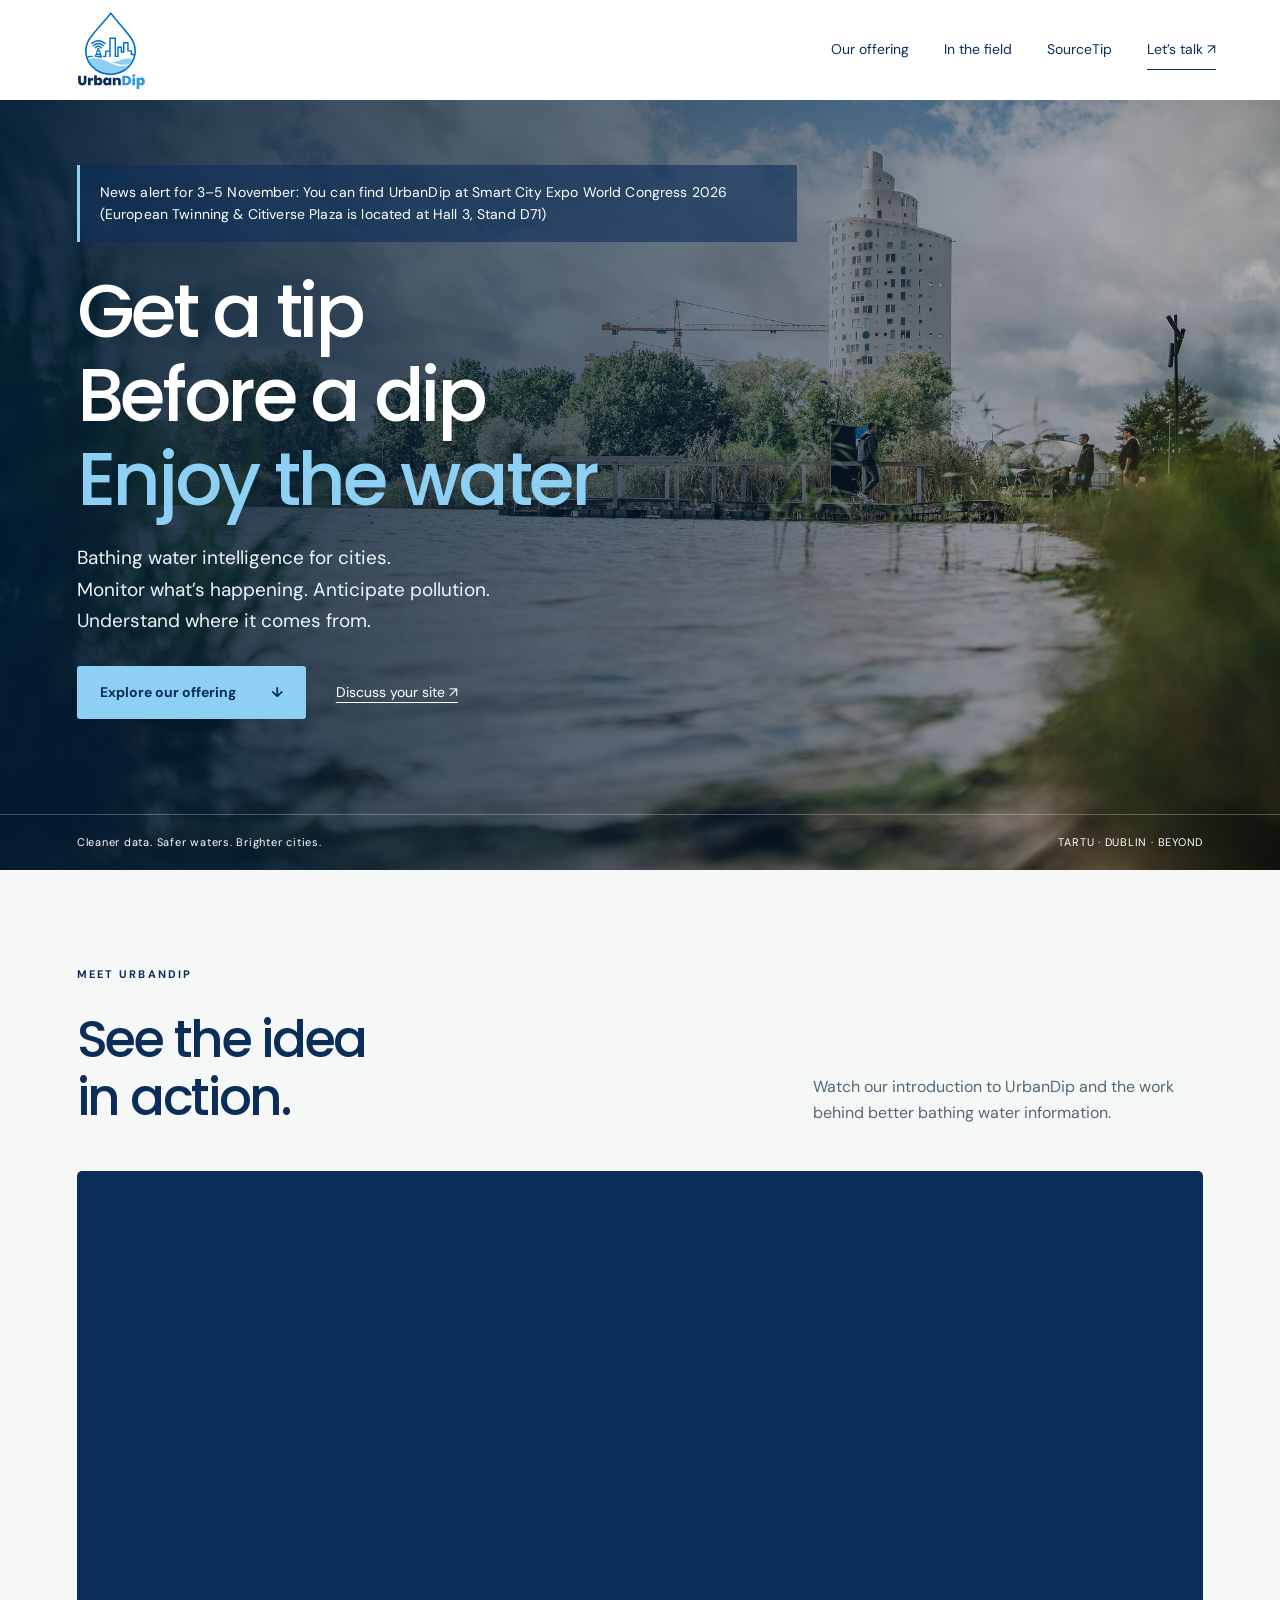
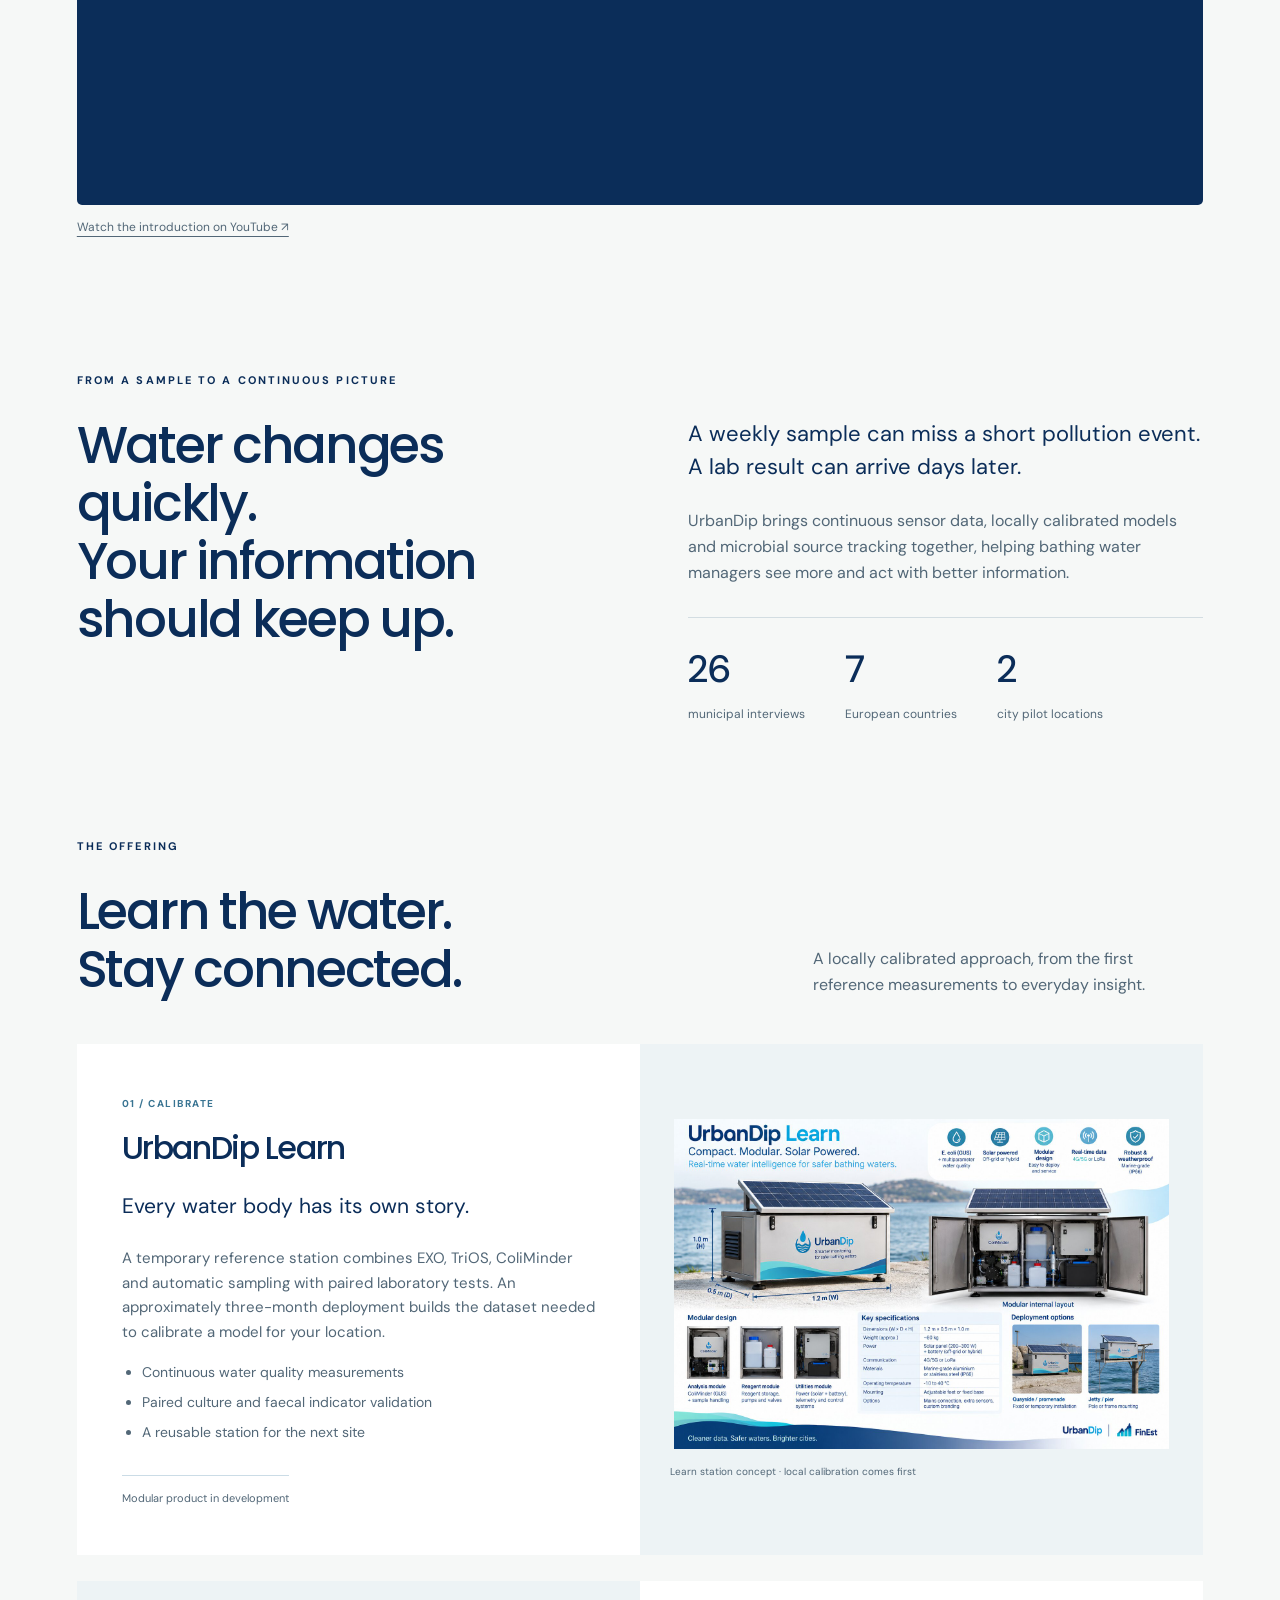
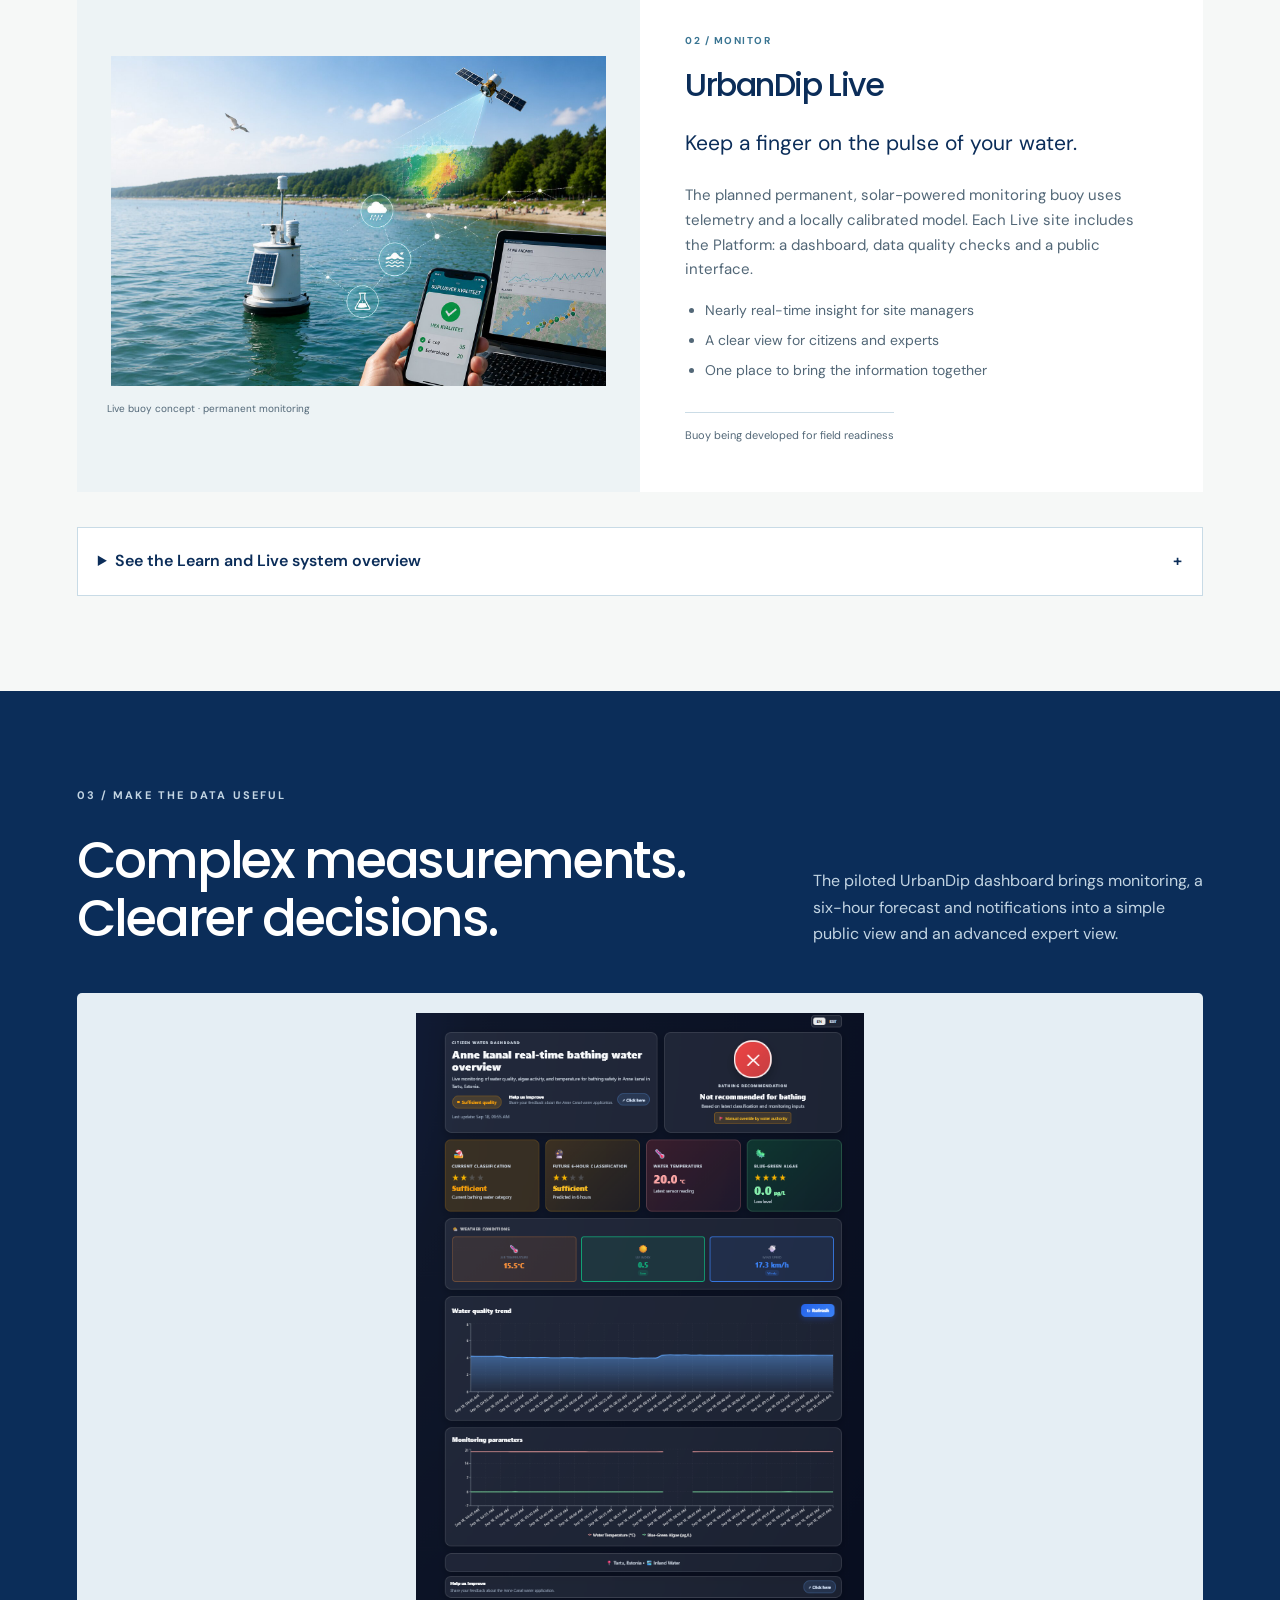
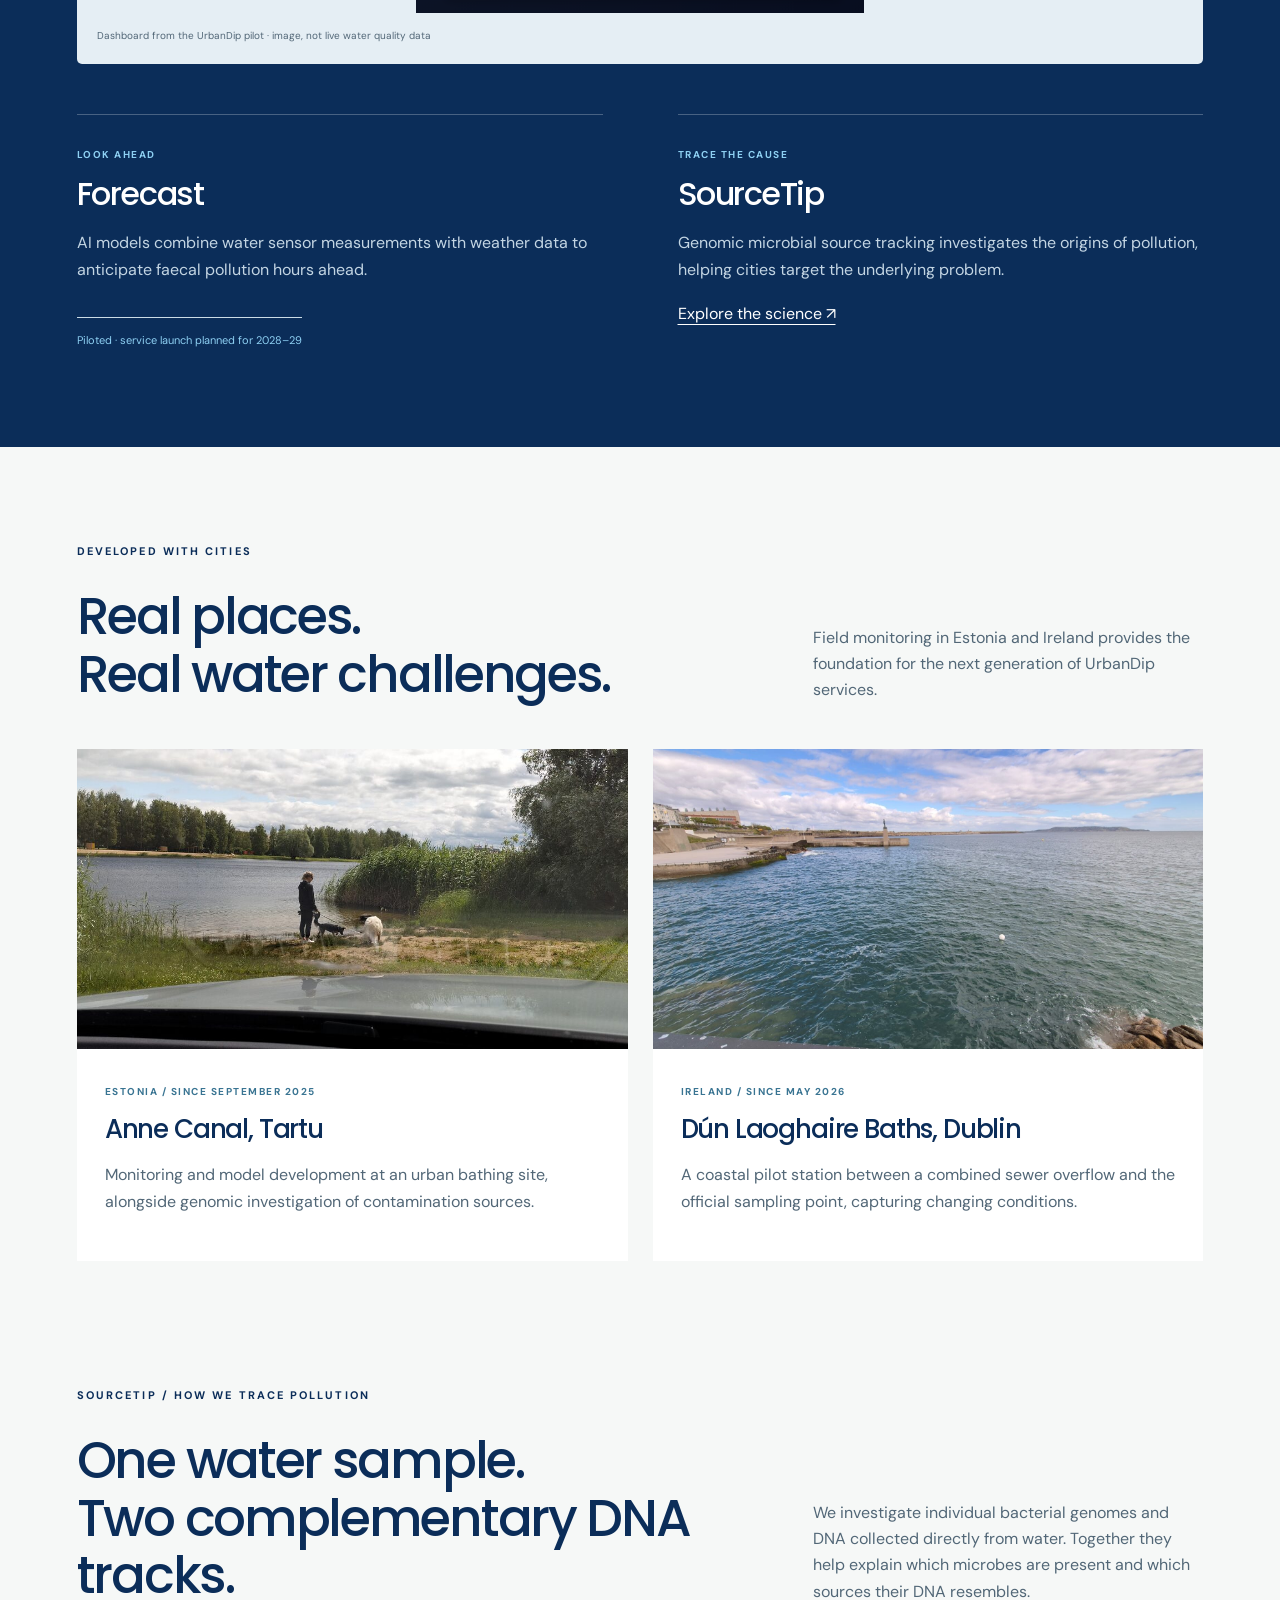
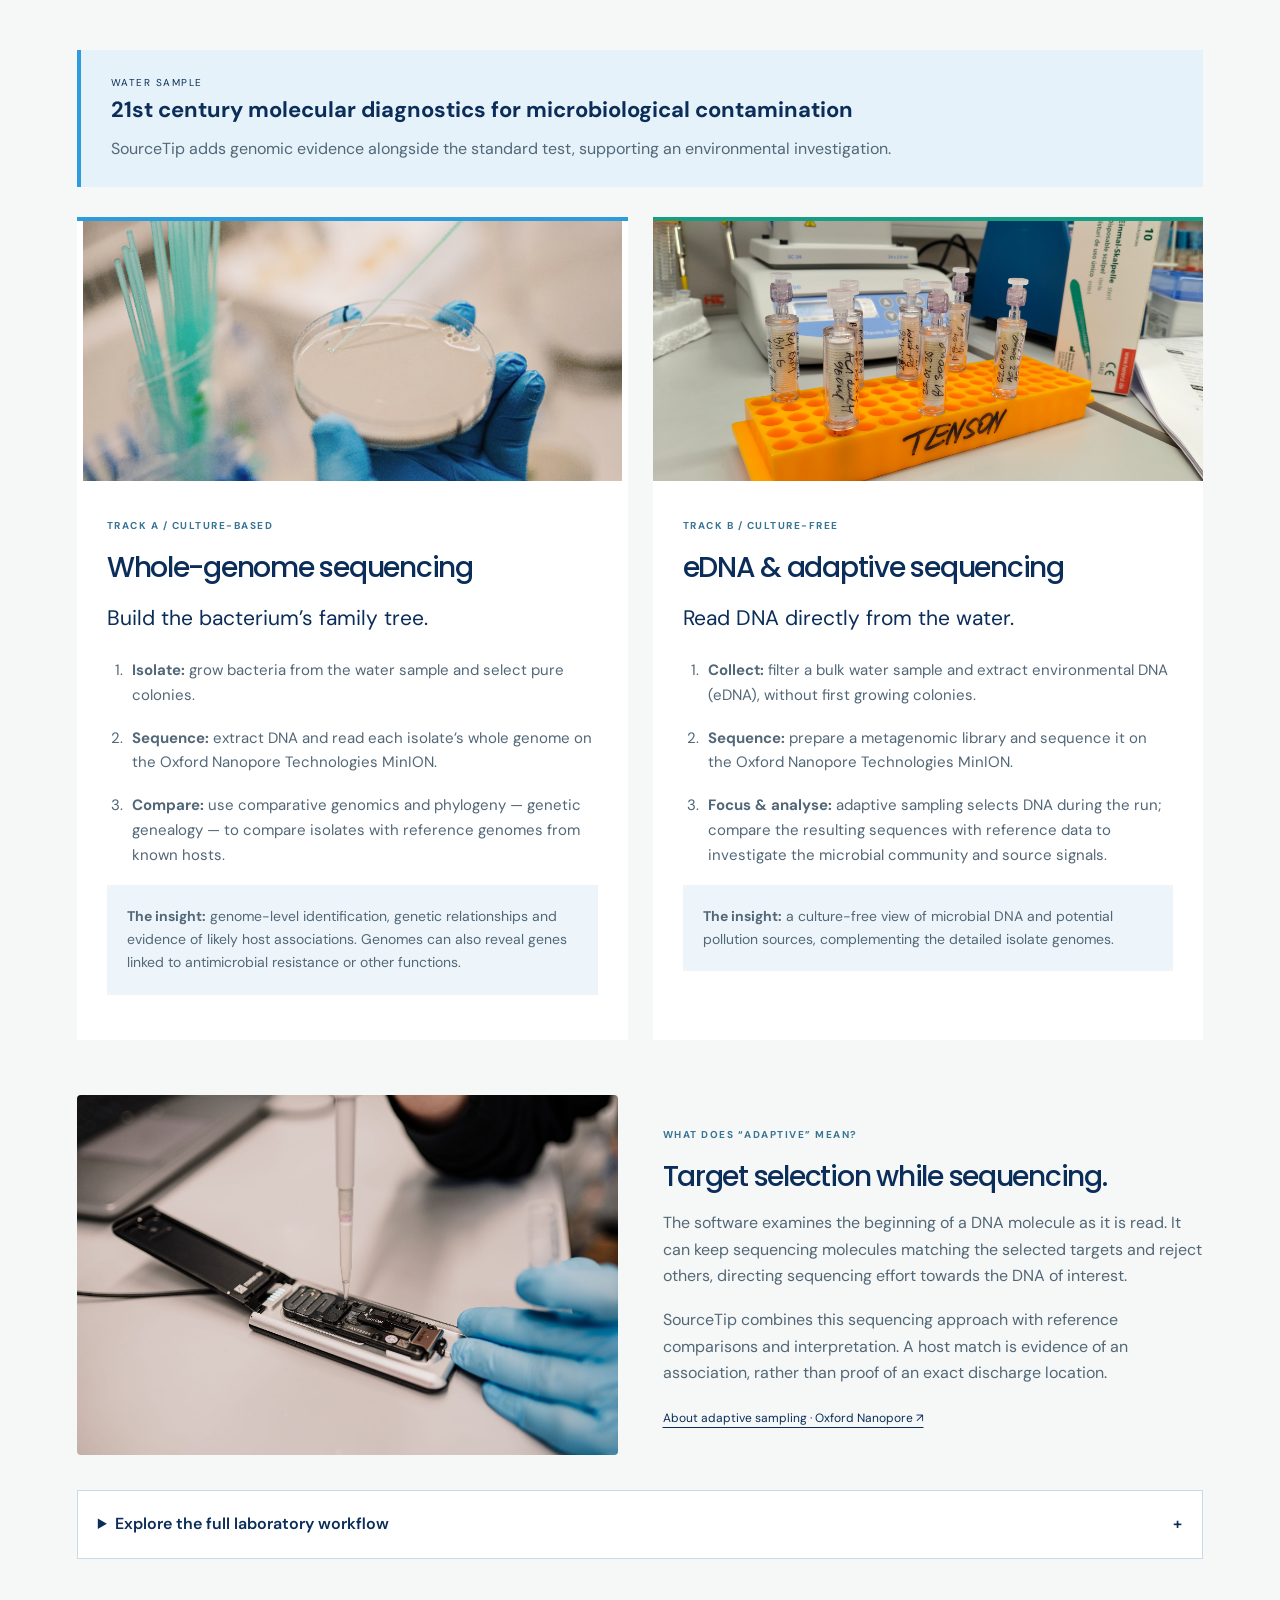
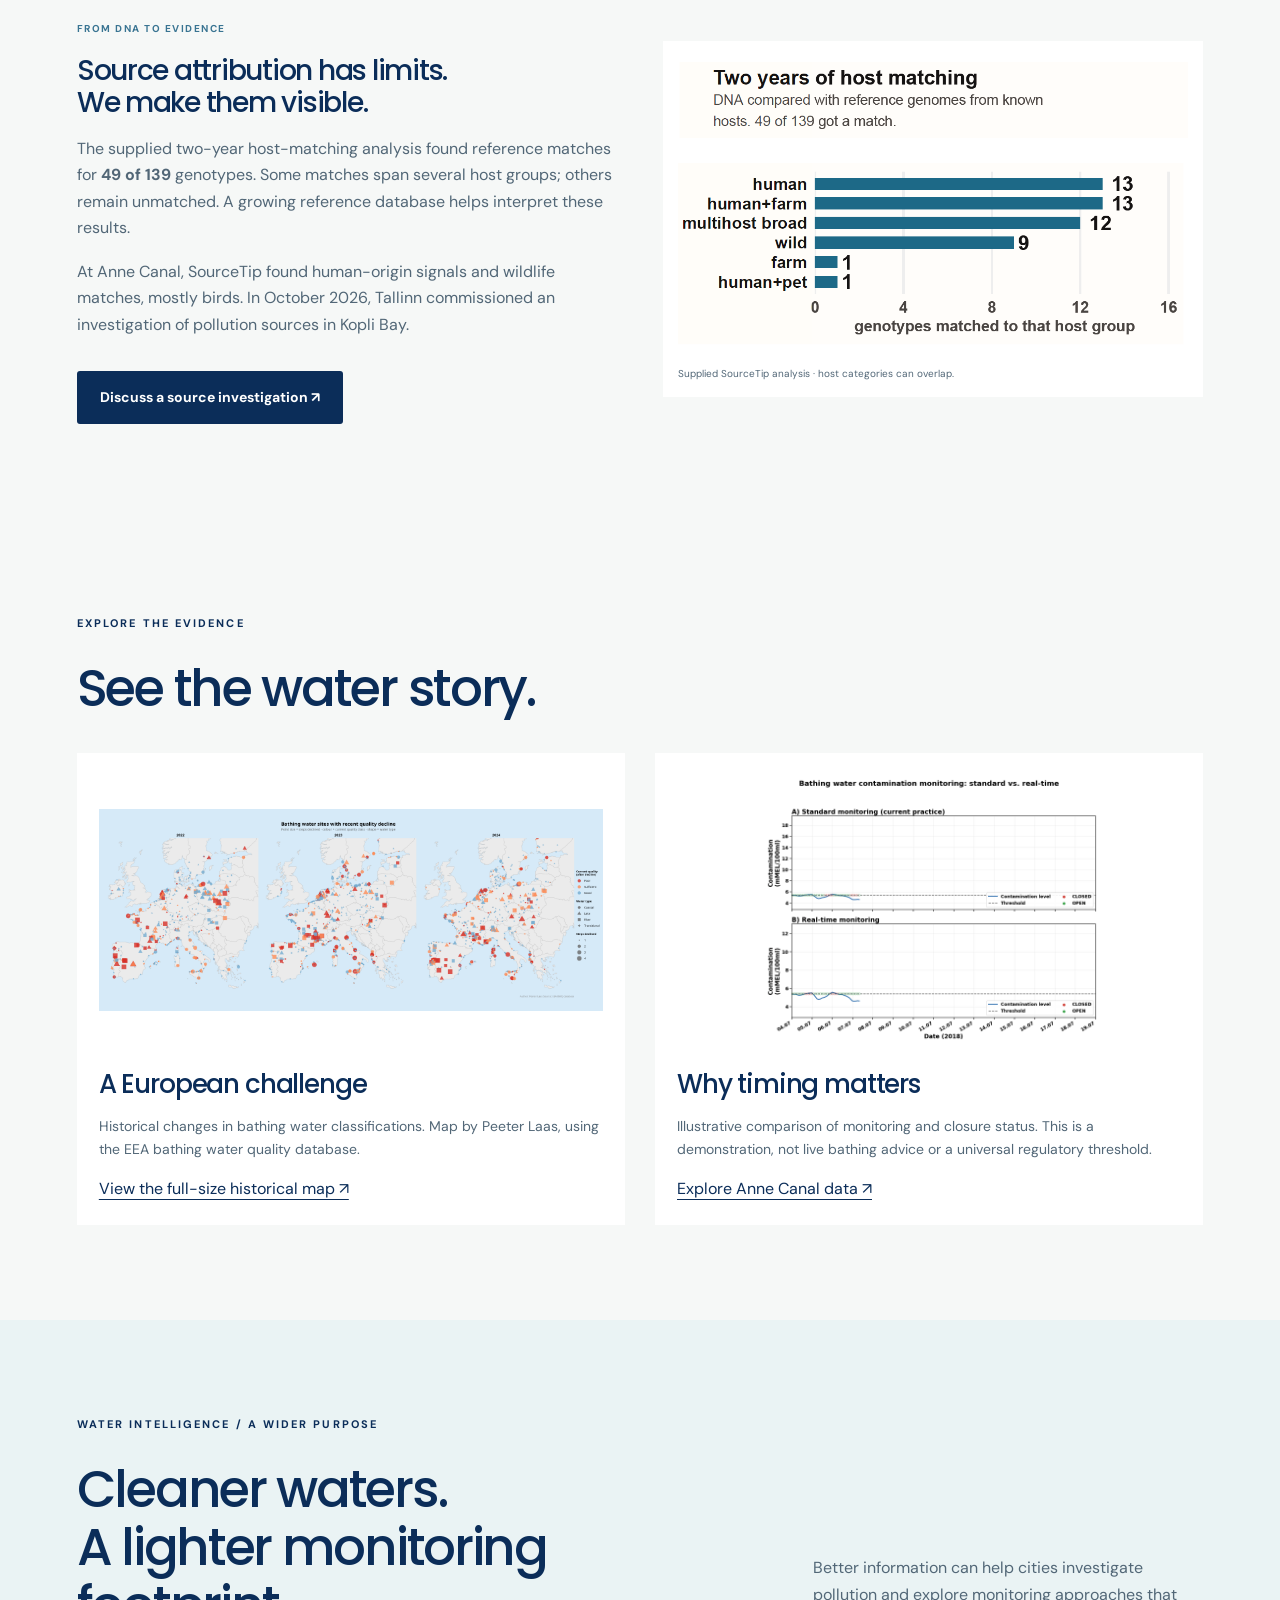
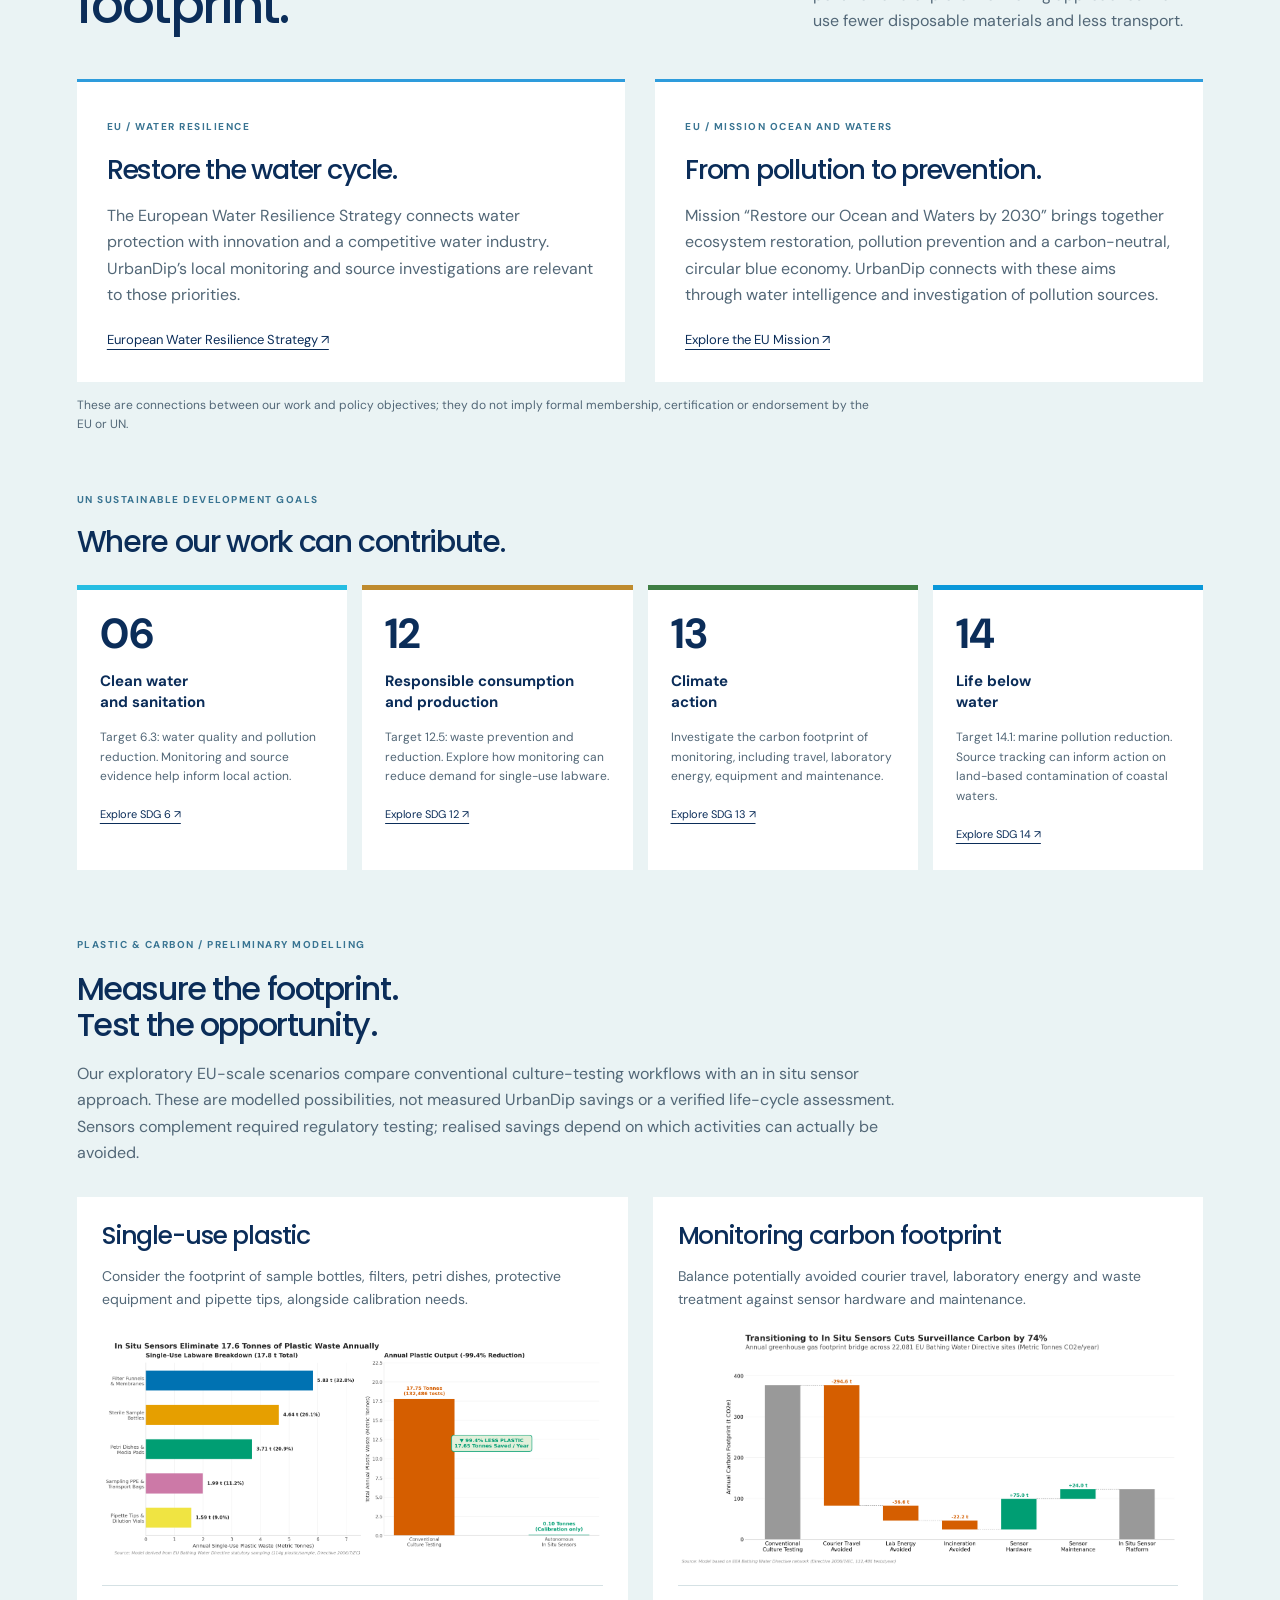
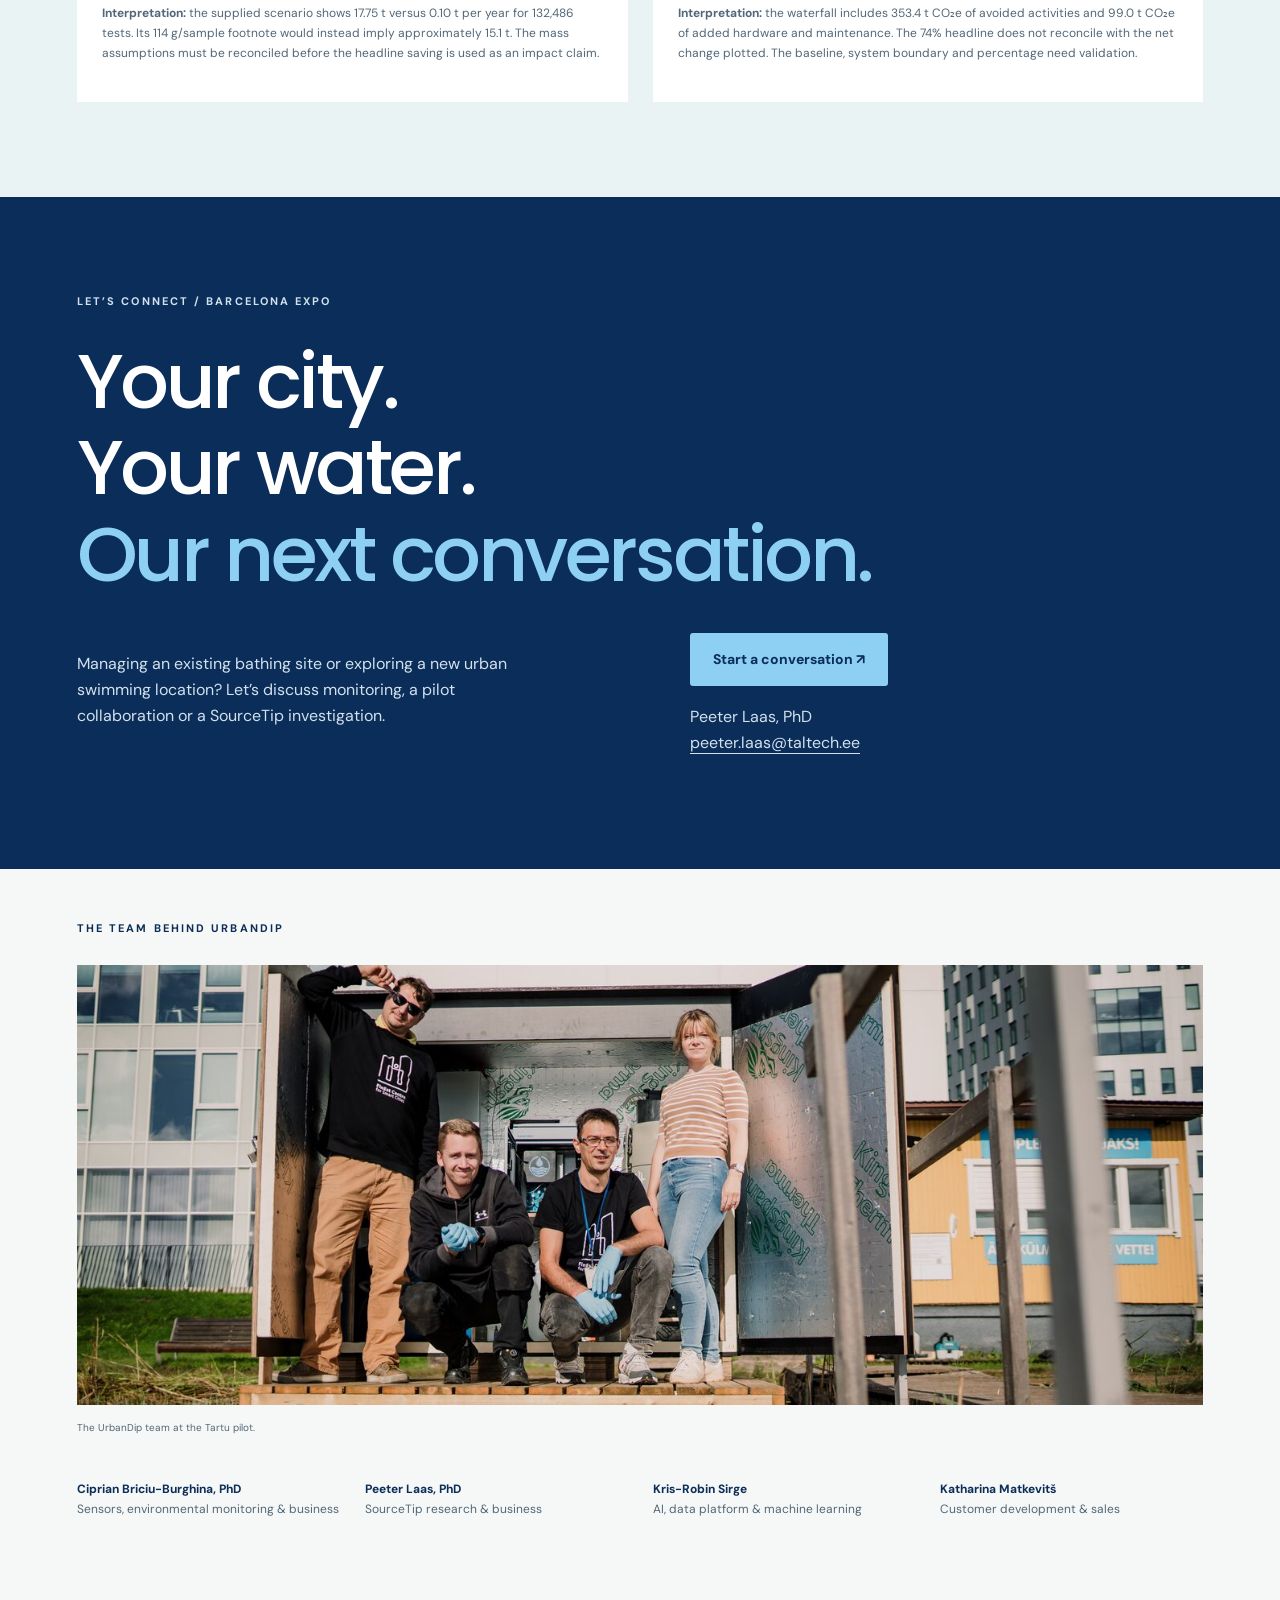
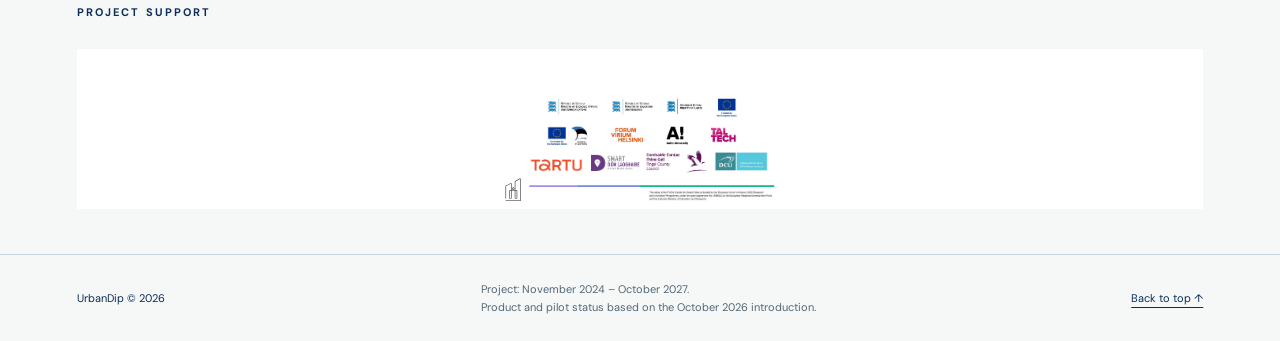
==== commit cbf132d0: "Change hero headline to "Get a tip, before a dip" Co-Authored-By: Claude Opus 5.5 <noreply@anthropic" ====
--- a/index.html
+++ b/index.html
@@ -1,7 +1,7 @@
 <!doctype html>
 <html lang="en"><head><meta charset="utf-8"><meta name="viewport" content="width=device-width,initial-scale=1"><title>UrbanDip | Water intelligence for swimmable cities</title><meta name="description" content="Meet UrbanDip at Barcelona EXPO. Discover bathing water monitoring, AI forecasting and genomic pollution source tracking."><link rel="icon" href="logo1.svg"><link rel="stylesheet" href="style.css"></head><body>
 <a class="skip" href="#offering">Skip to content</a><header><a class="brand" href="#"><img src="logo1.svg" alt="UrbanDip"></a><nav aria-label="Main navigation"><a href="#offering">Our offering</a><a href="#pilots">In the field</a><a href="#science">SourceTip</a><a class="nav-cta" href="#connect">Let’s talk ↗</a></nav></header>
-<main><section class="hero"><img class="hero-photo" src="canal1.jpg" alt="Urban waterway in Tartu"><div class="hero-shade"></div><div class="hero-content"><p class="expo-alert">News alert for 3–5 November: You can find UrbanDip at Smart City Expo World Congress 2026 (European Twinning &amp; Citiverse Plaza is located at Hall 3, Stand D71)</p><h1>A clearer picture.<br>A better day<br><em>by the water.</em></h1><p class="intro">Bathing water intelligence for cities.<br>Monitor what’s happening. Anticipate pollution.<br>Understand where it comes from.</p><div class="actions"><a class="button" href="#offering">Explore our offering <span>↓</span></a><a class="text-link" href="#connect">Discuss your site ↗</a></div></div><div class="hero-bottom"><span>Cleaner data. Safer waters. Brighter cities.</span><span>TARTU · DUBLIN · BEYOND</span></div></section>
+<main><section class="hero"><img class="hero-photo" src="canal1.jpg" alt="Urban waterway in Tartu"><div class="hero-shade"></div><div class="hero-content"><p class="expo-alert">News alert for 3–5 November: You can find UrbanDip at Smart City Expo World Congress 2026 (European Twinning &amp; Citiverse Plaza is located at Hall 3, Stand D71)</p><h1>Get a tip<br>Before a dip<br><em>Enjoy the water</em></h1><p class="intro">Bathing water intelligence for cities.<br>Monitor what’s happening. Anticipate pollution.<br>Understand where it comes from.</p><div class="actions"><a class="button" href="#offering">Explore our offering <span>↓</span></a><a class="text-link" href="#connect">Discuss your site ↗</a></div></div><div class="hero-bottom"><span>Cleaner data. Safer waters. Brighter cities.</span><span>TARTU · DUBLIN · BEYOND</span></div></section>
 <section class="wrap video-intro" id="introduction"><p class="eyebrow">MEET URBANDIP</p><div class="section-heading"><h2>See the idea<br>in action.</h2><p>Watch our introduction to UrbanDip and the work behind better bathing water information.</p></div><div class="video-frame"><iframe src="https://www.youtube-nocookie.com/embed/uC6EK_0y8gQ" title="UrbanDip introduction on YouTube" loading="lazy" allow="accelerometer; autoplay; clipboard-write; encrypted-media; gyroscope; picture-in-picture; web-share" allowfullscreen></iframe></div><p class="video-fallback"><a href="https://www.youtube.com/watch?v=uC6EK_0y8gQ" target="_blank" rel="noopener">Watch the introduction on YouTube ↗</a></p></section><section class="opening wrap"><p class="eyebrow">FROM A SAMPLE TO A CONTINUOUS PICTURE</p><div class="split"><h2>Water changes quickly.<br>Your information<br>should keep up.</h2><div><p class="large">A weekly sample can miss a short pollution event. A lab result can arrive days later.</p><p>UrbanDip brings continuous sensor data, locally calibrated models and microbial source tracking together, helping bathing water managers see more and act with better information.</p><div class="mini-stats"><div><strong>26</strong><span>municipal interviews</span></div><div><strong>7</strong><span>European countries</span></div><div><strong>2</strong><span>city pilot locations</span></div></div></div></div></section>
 <section class="offering wrap" id="offering"><p class="eyebrow">THE OFFERING</p><div class="section-heading"><h2>Learn the water.<br>Stay connected.</h2><p>A locally calibrated approach, from the first reference measurements to everyday insight.</p></div><article class="product"><div class="product-copy"><span class="step">01 / CALIBRATE</span><h3>UrbanDip Learn</h3><p class="large">Every water body has its own story.</p><p>A temporary reference station combines EXO, TriOS, ColiMinder and automatic sampling with paired laboratory tests. An approximately three-month deployment builds the dataset needed to calibrate a model for your location.</p><ul><li>Continuous water quality measurements</li><li>Paired culture and faecal indicator validation</li><li>A reusable station for the next site</li></ul><span class="status">Modular product in development</span></div><figure><img src="learn_unit.jpg" alt="UrbanDip Learn reference station concept" loading="lazy"><figcaption>Learn station concept · local calibration comes first</figcaption></figure></article><article class="product reverse"><div class="product-copy"><span class="step">02 / MONITOR</span><h3>UrbanDip Live</h3><p class="large">Keep a finger on the pulse of your water.</p><p>The planned permanent, solar-powered monitoring buoy uses telemetry and a locally calibrated model. Each Live site includes the Platform: a dashboard, data quality checks and a public interface.</p><ul><li>Nearly real-time insight for site managers</li><li>A clear view for citizens and experts</li><li>One place to bring the information together</li></ul><span class="status">Buoy being developed for field readiness</span></div><figure><img src="live_buoy.jpg" alt="UrbanDip Live monitoring buoy concept" loading="lazy"><figcaption>Live buoy concept · permanent monitoring</figcaption></figure></article><details class="workflow"><summary>See the Learn and Live system overview <span>+</span></summary><img src="product-overview.svg" alt="UrbanDip Learn and Live system overview" loading="lazy"></details></section>
 <section class="platform"><div class="wrap"><p class="eyebrow">03 / MAKE THE DATA USEFUL</p><div class="section-heading"><h2>Complex measurements.<br>Clearer decisions.</h2><p>The piloted UrbanDip dashboard brings monitoring, a six-hour forecast and notifications into a simple public view and an advanced expert view.</p></div><figure class="dashboard"><img src="dashboard.png" alt="UrbanDip pilot dashboard showing bathing water information" loading="lazy"><figcaption>Dashboard from the UrbanDip pilot · image, not live water quality data</figcaption></figure><div class="addons"><article><span class="step">LOOK AHEAD</span><h3>Forecast</h3><p>AI models combine water sensor measurements with weather data to anticipate faecal pollution hours ahead.</p><span class="status">Piloted · service launch planned for 2028–29</span></article><article><span class="step">TRACE THE CAUSE</span><h3>SourceTip</h3><p>Genomic microbial source tracking investigates the origins of pollution, helping cities target the underlying problem.</p><a href="#science">Explore the science ↗</a></article></div></div></section>
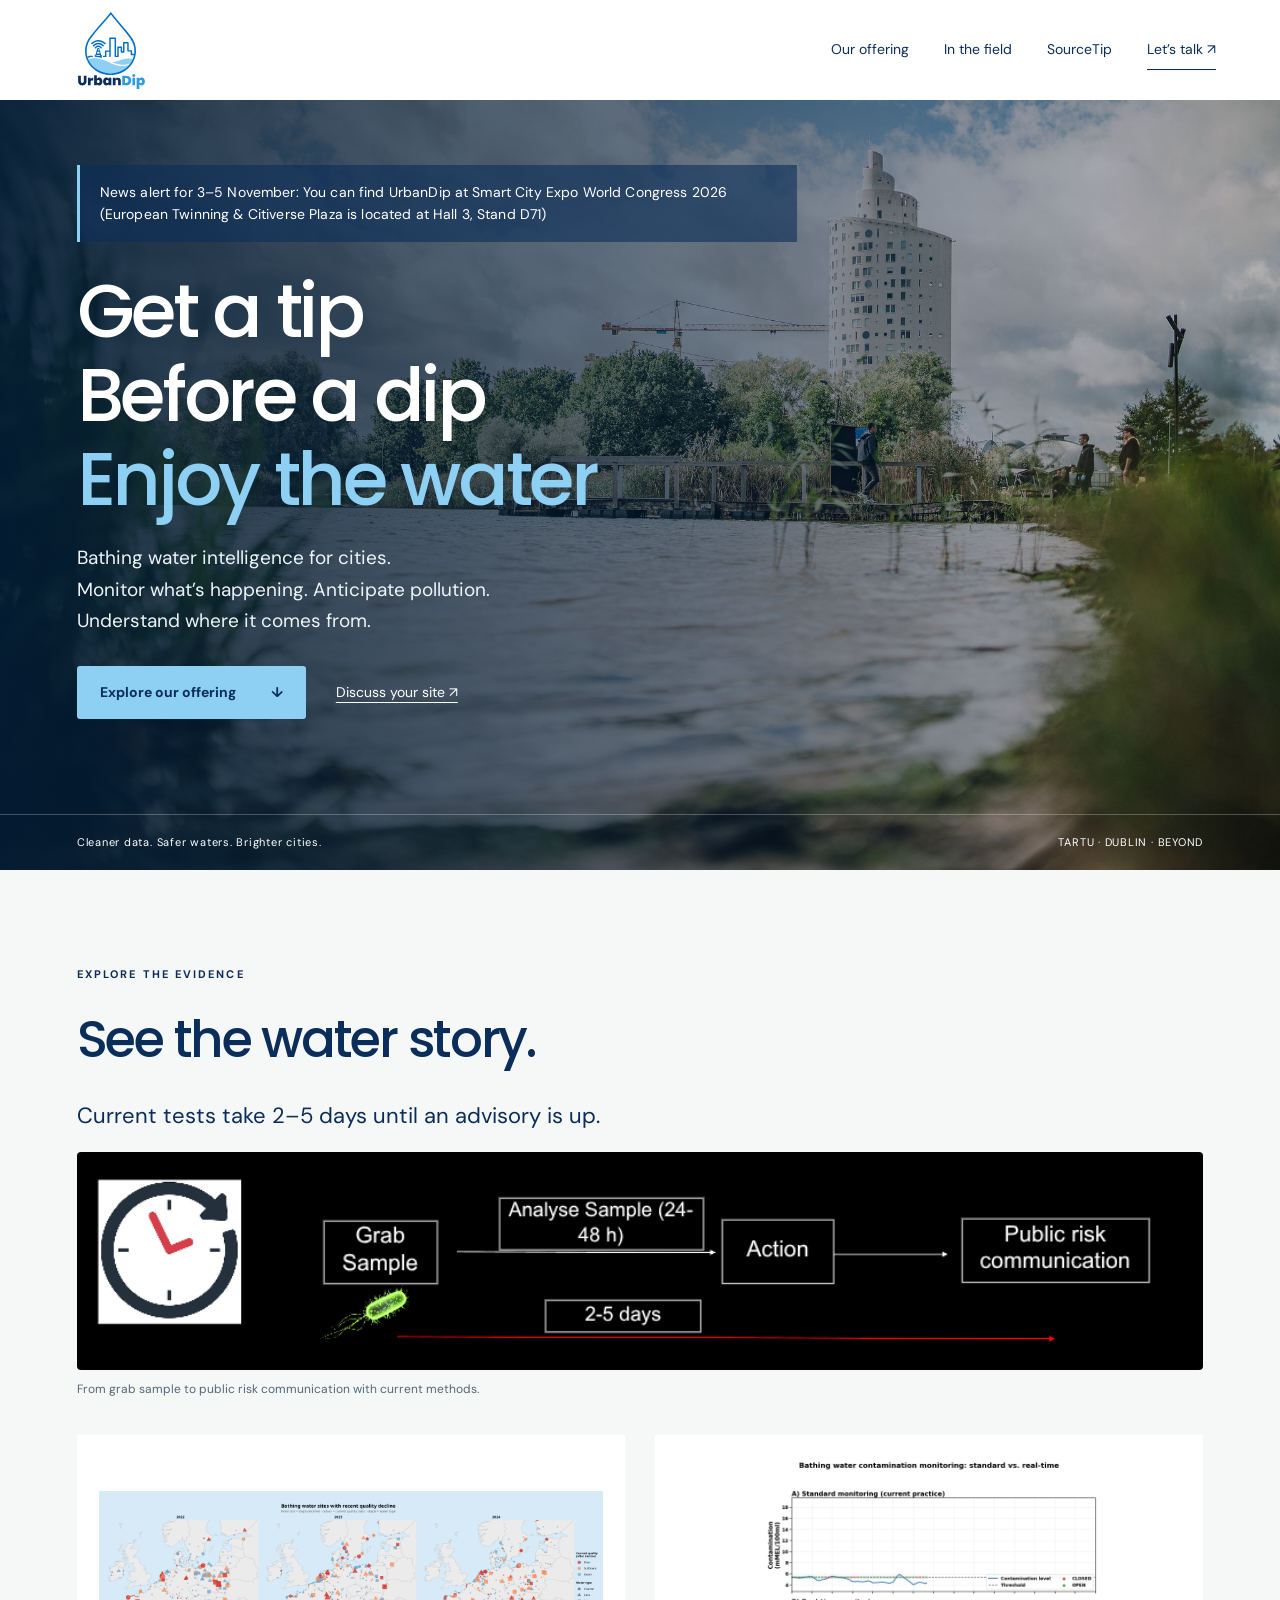
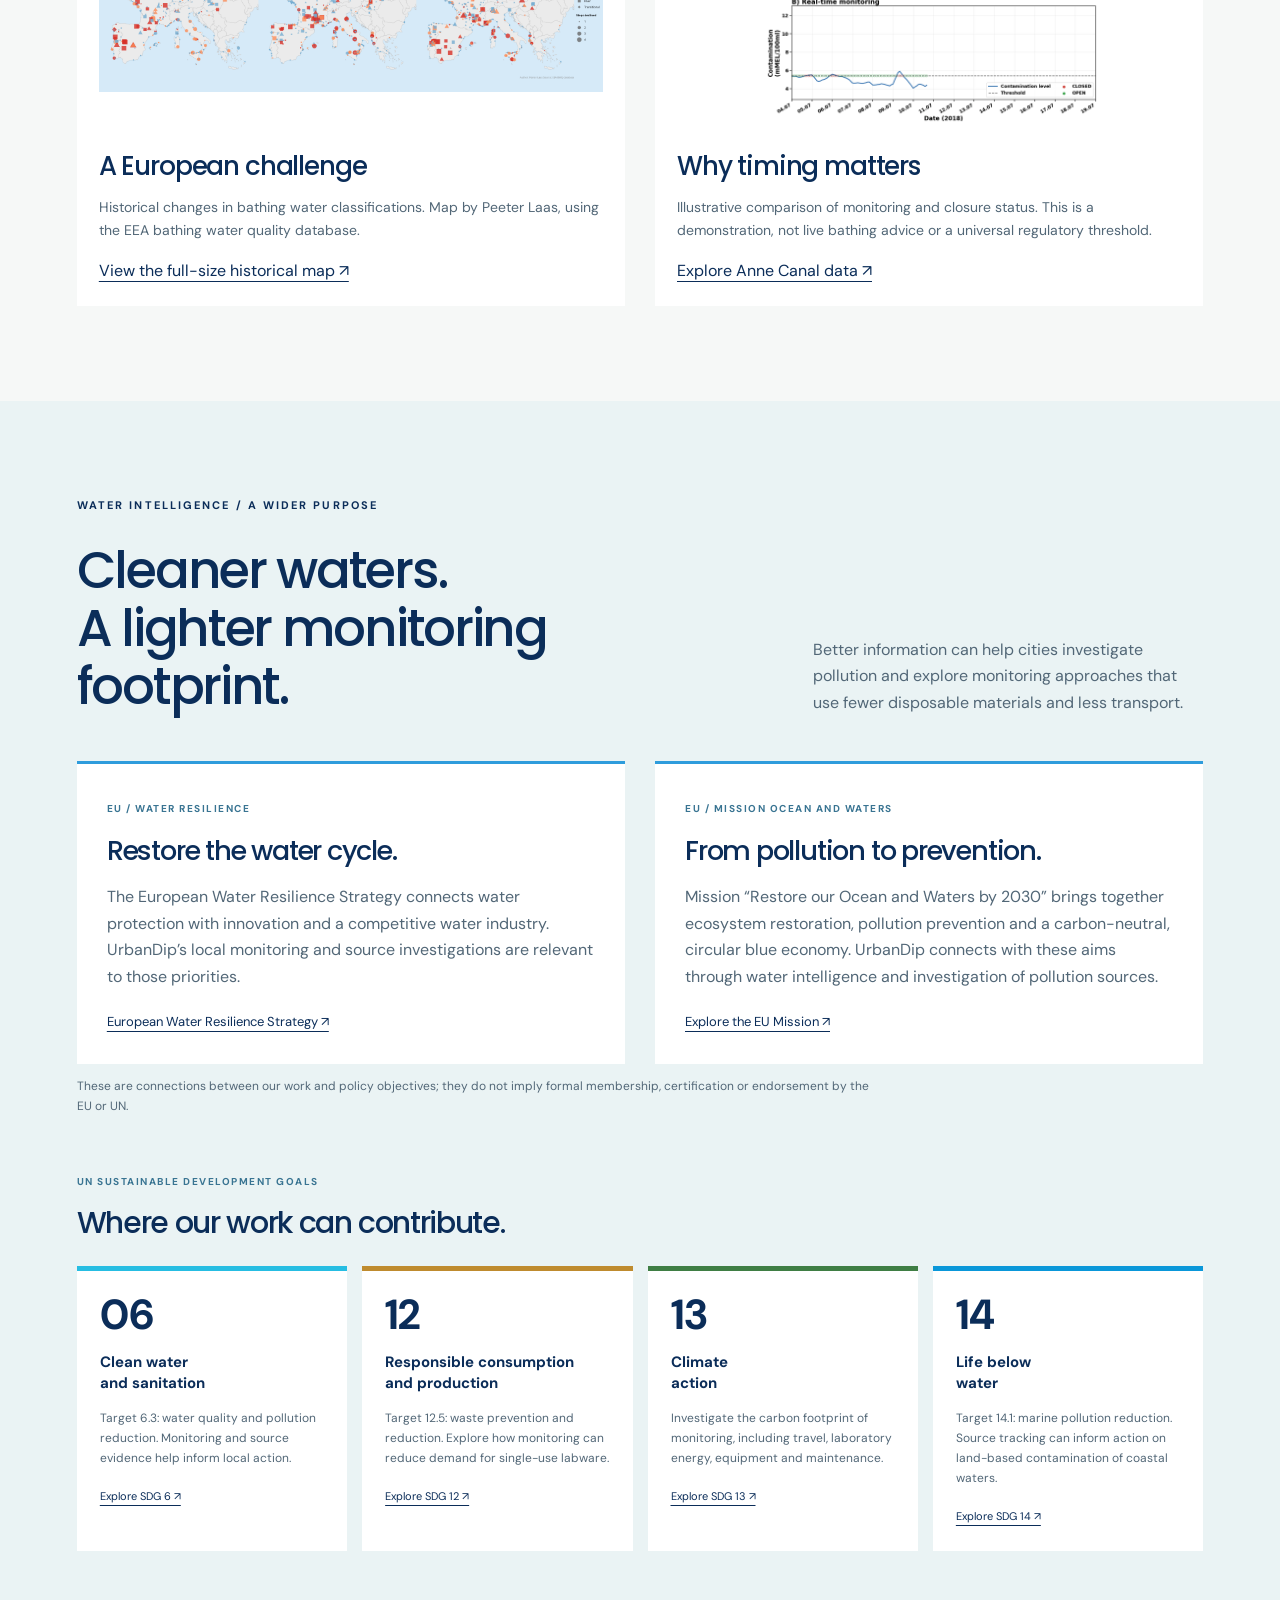
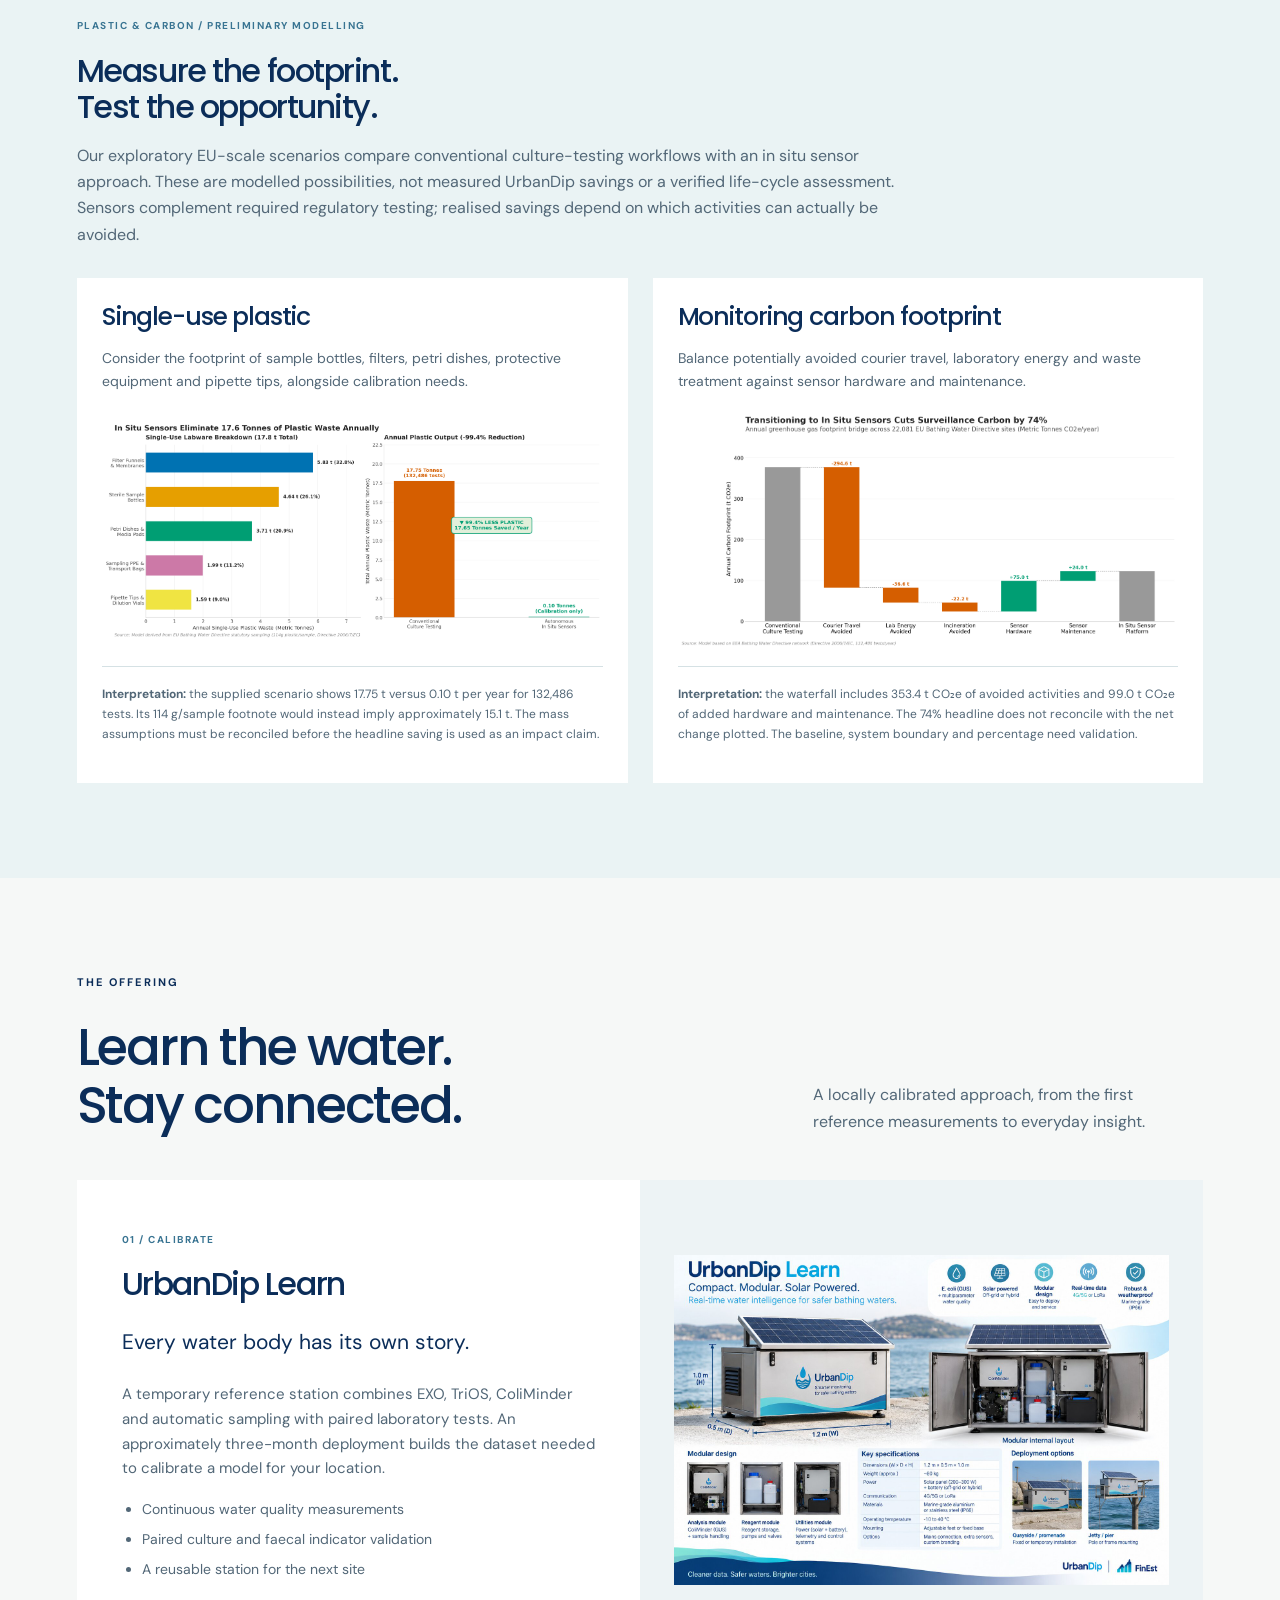
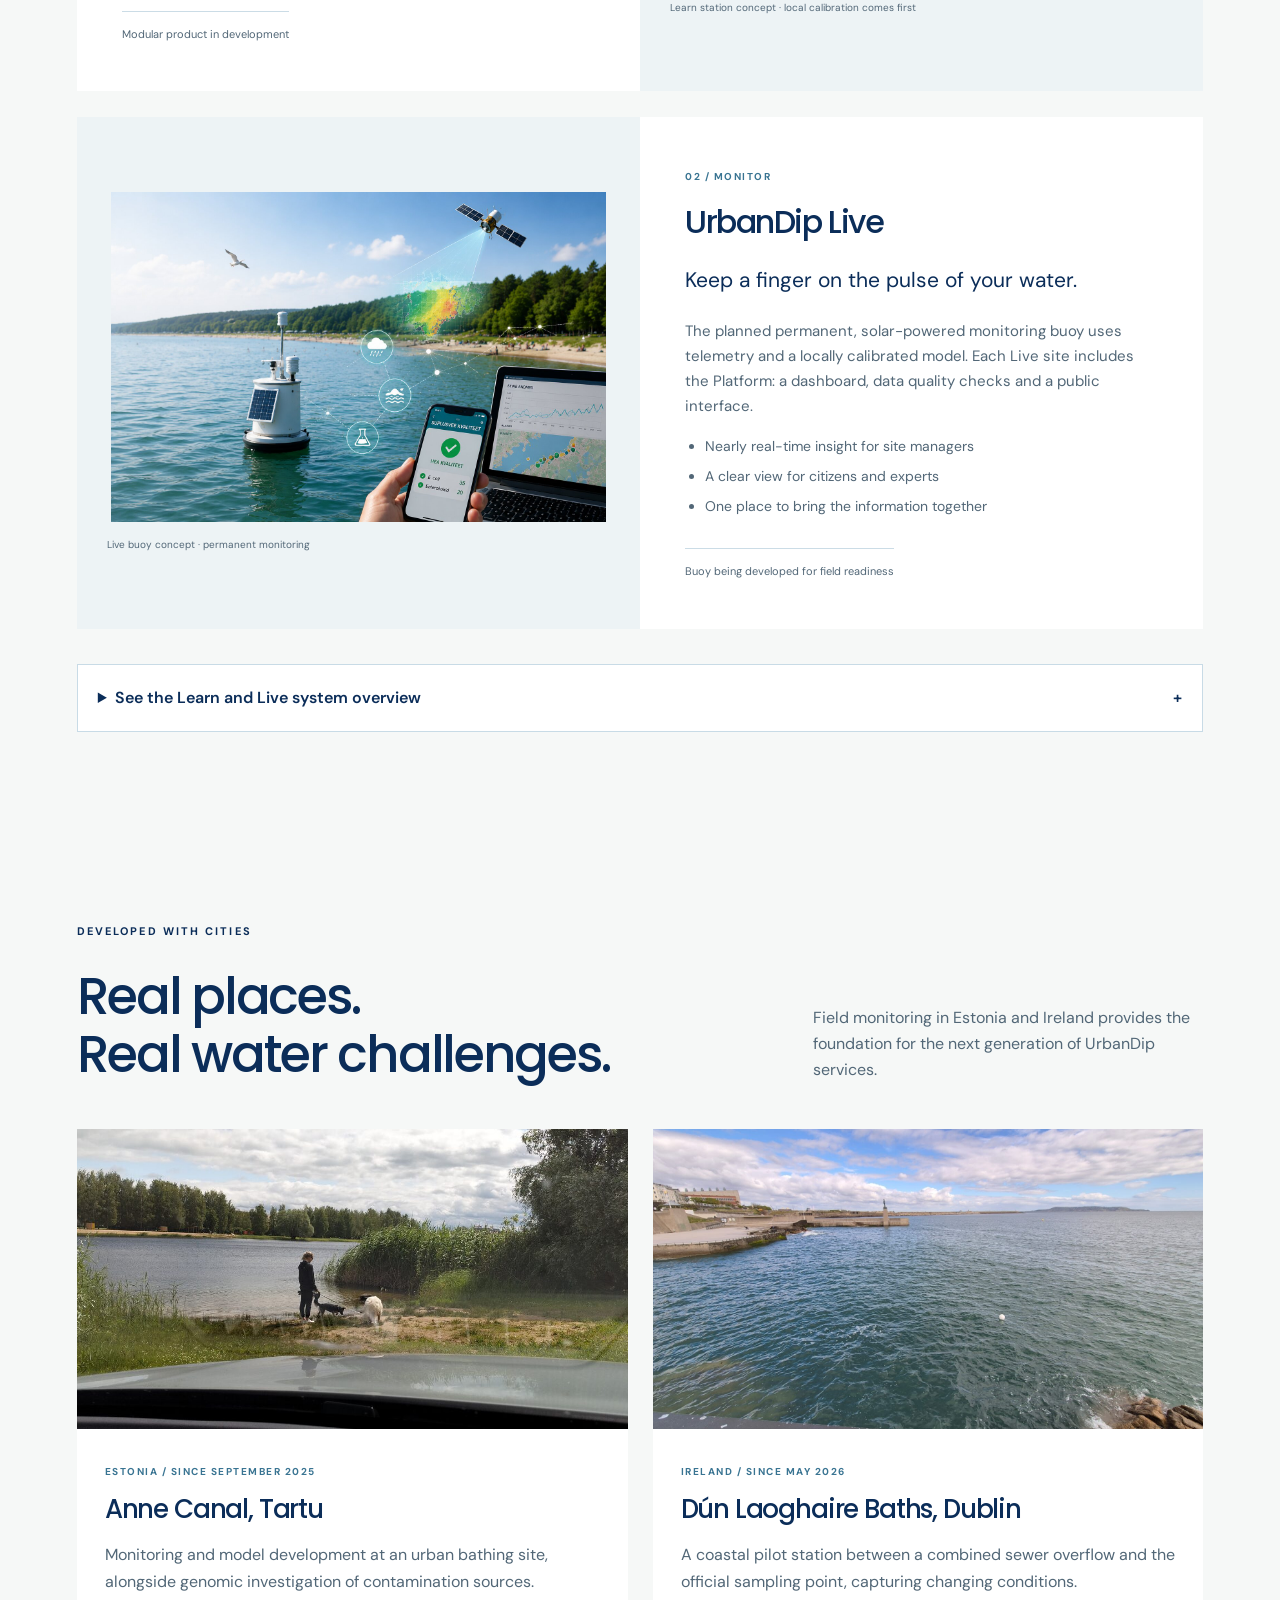
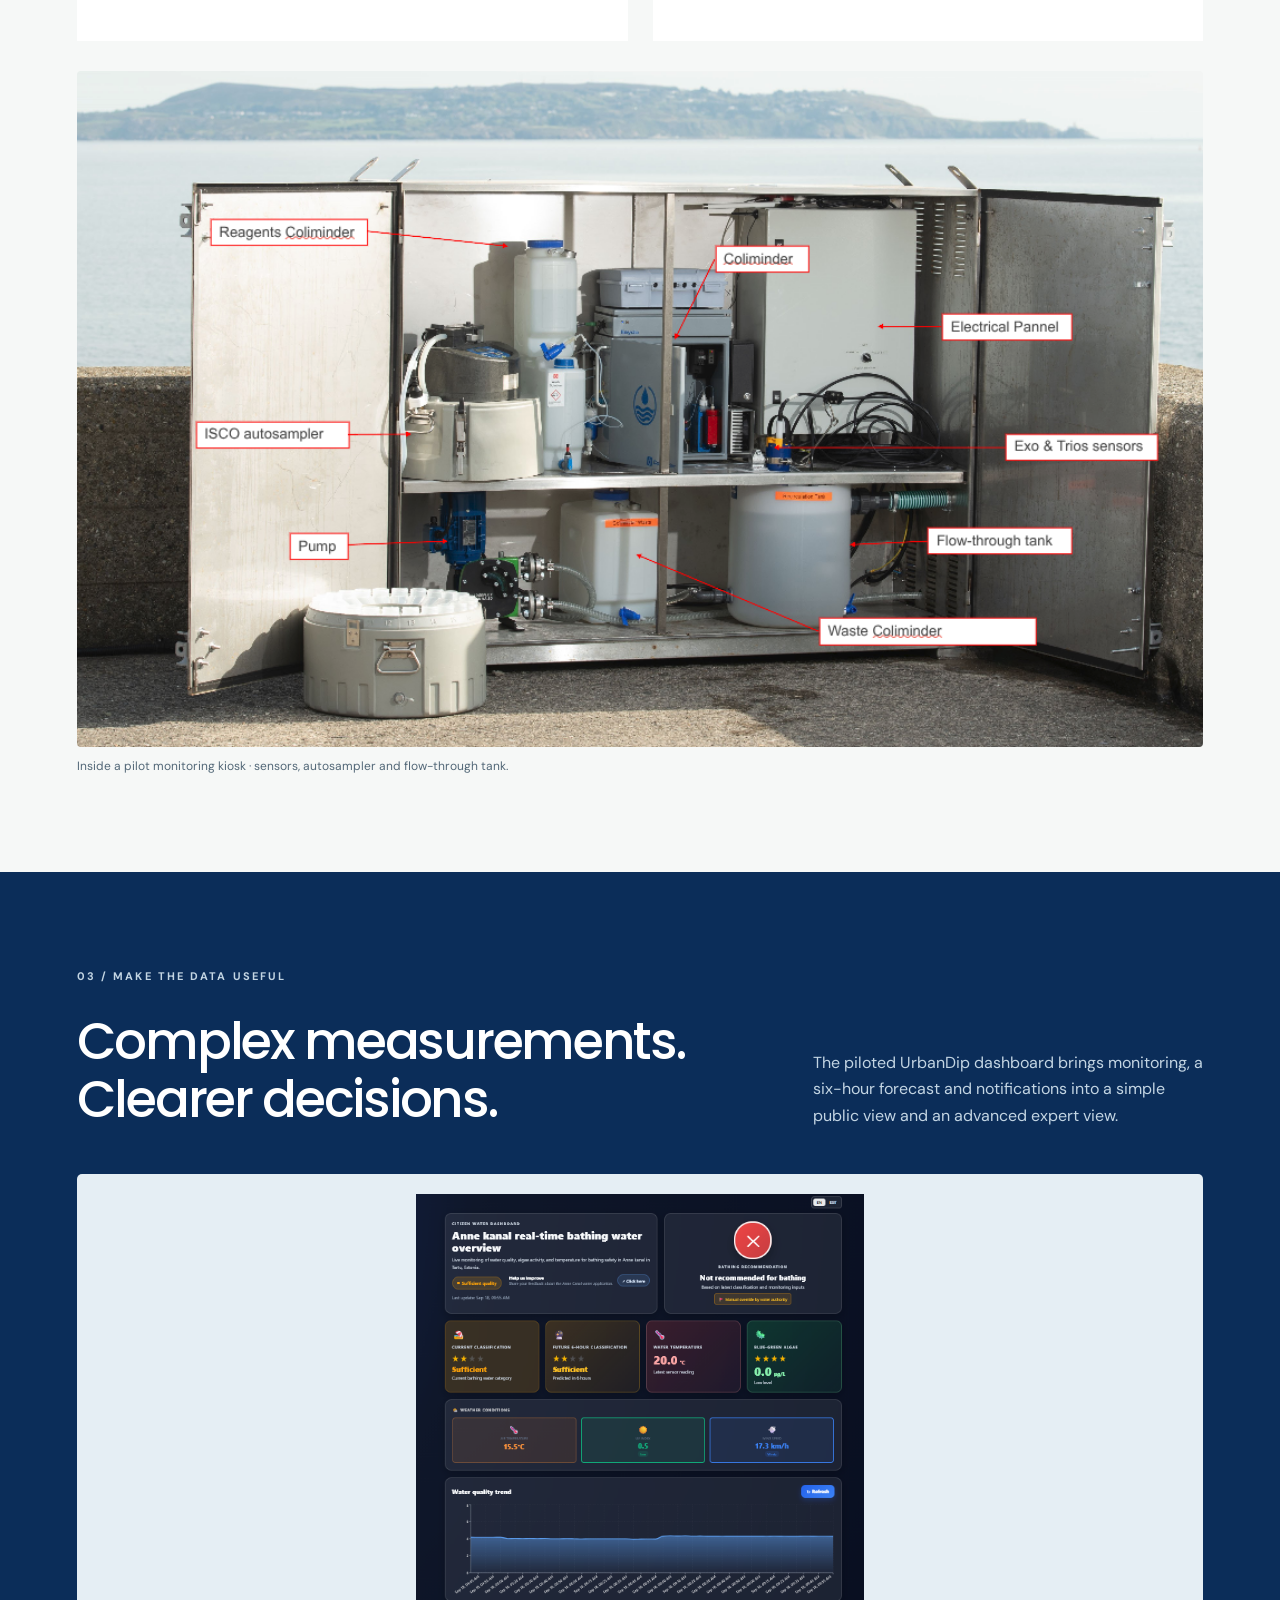
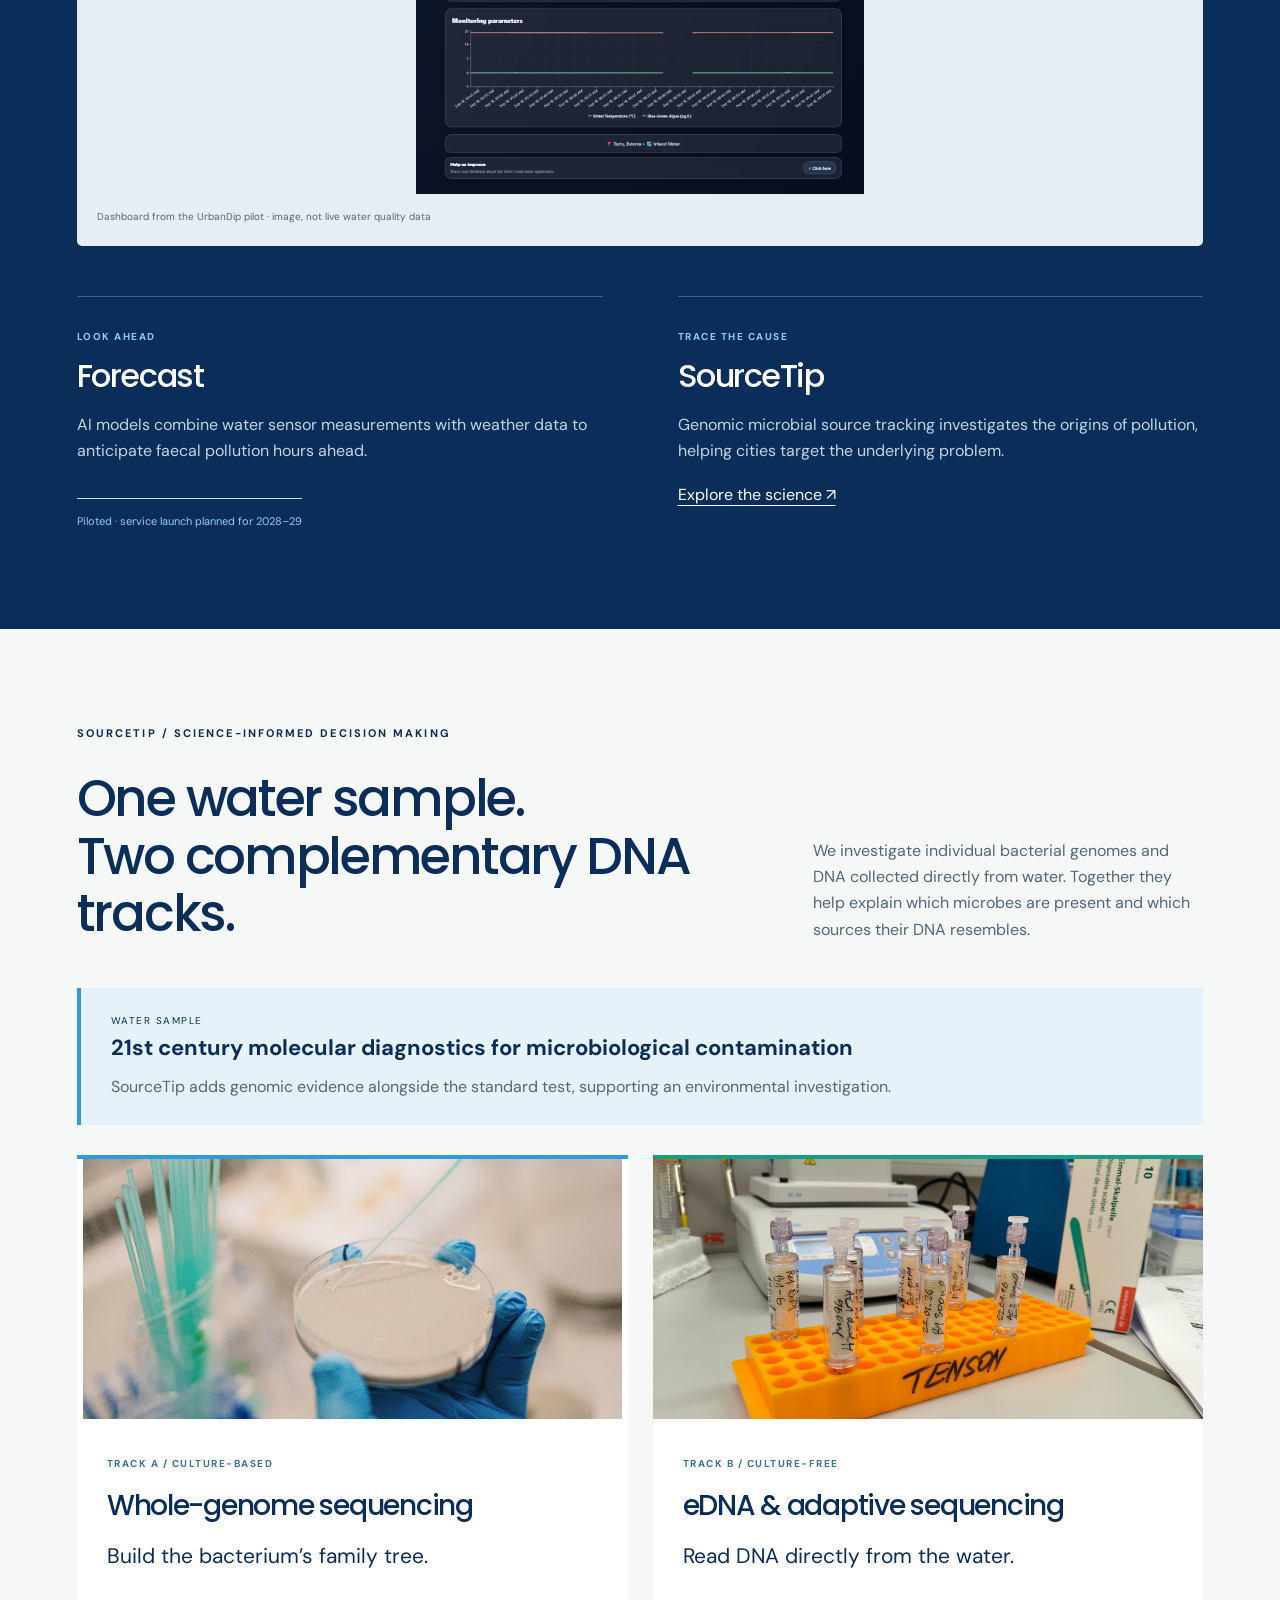
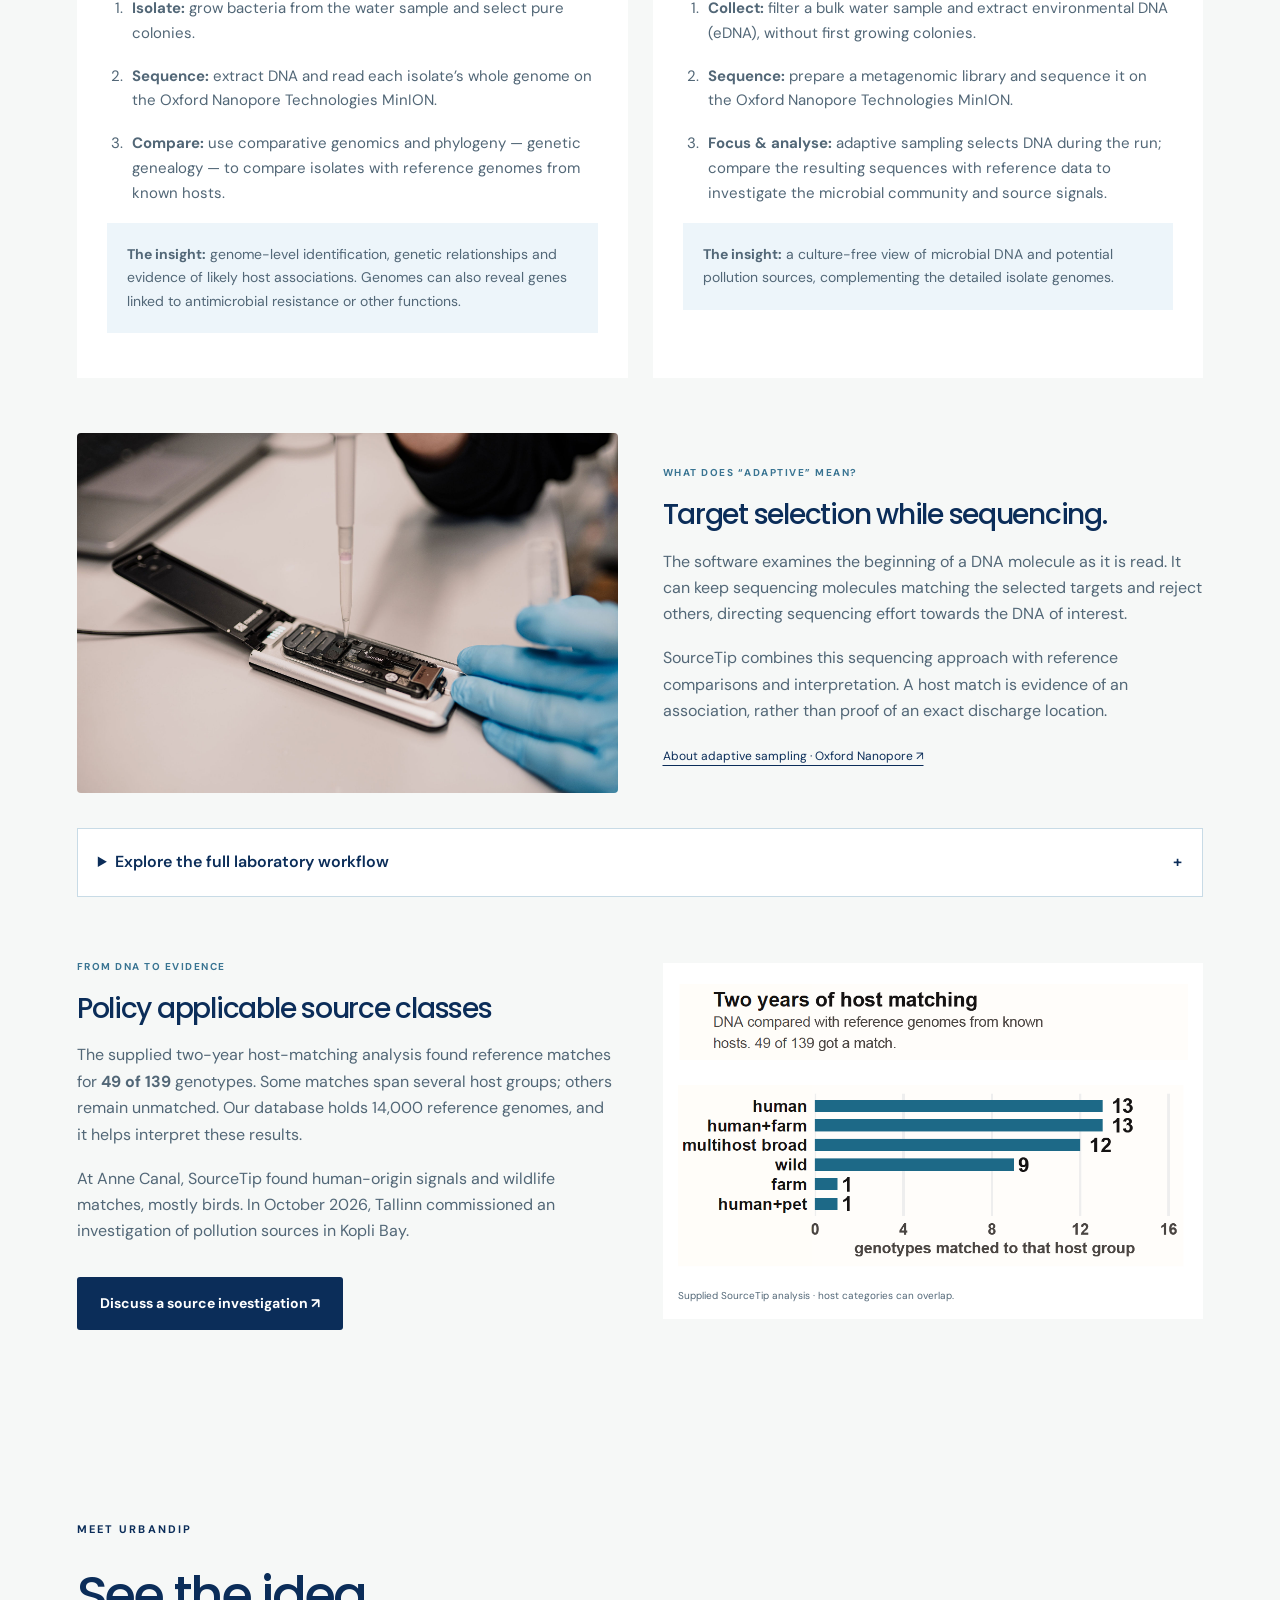
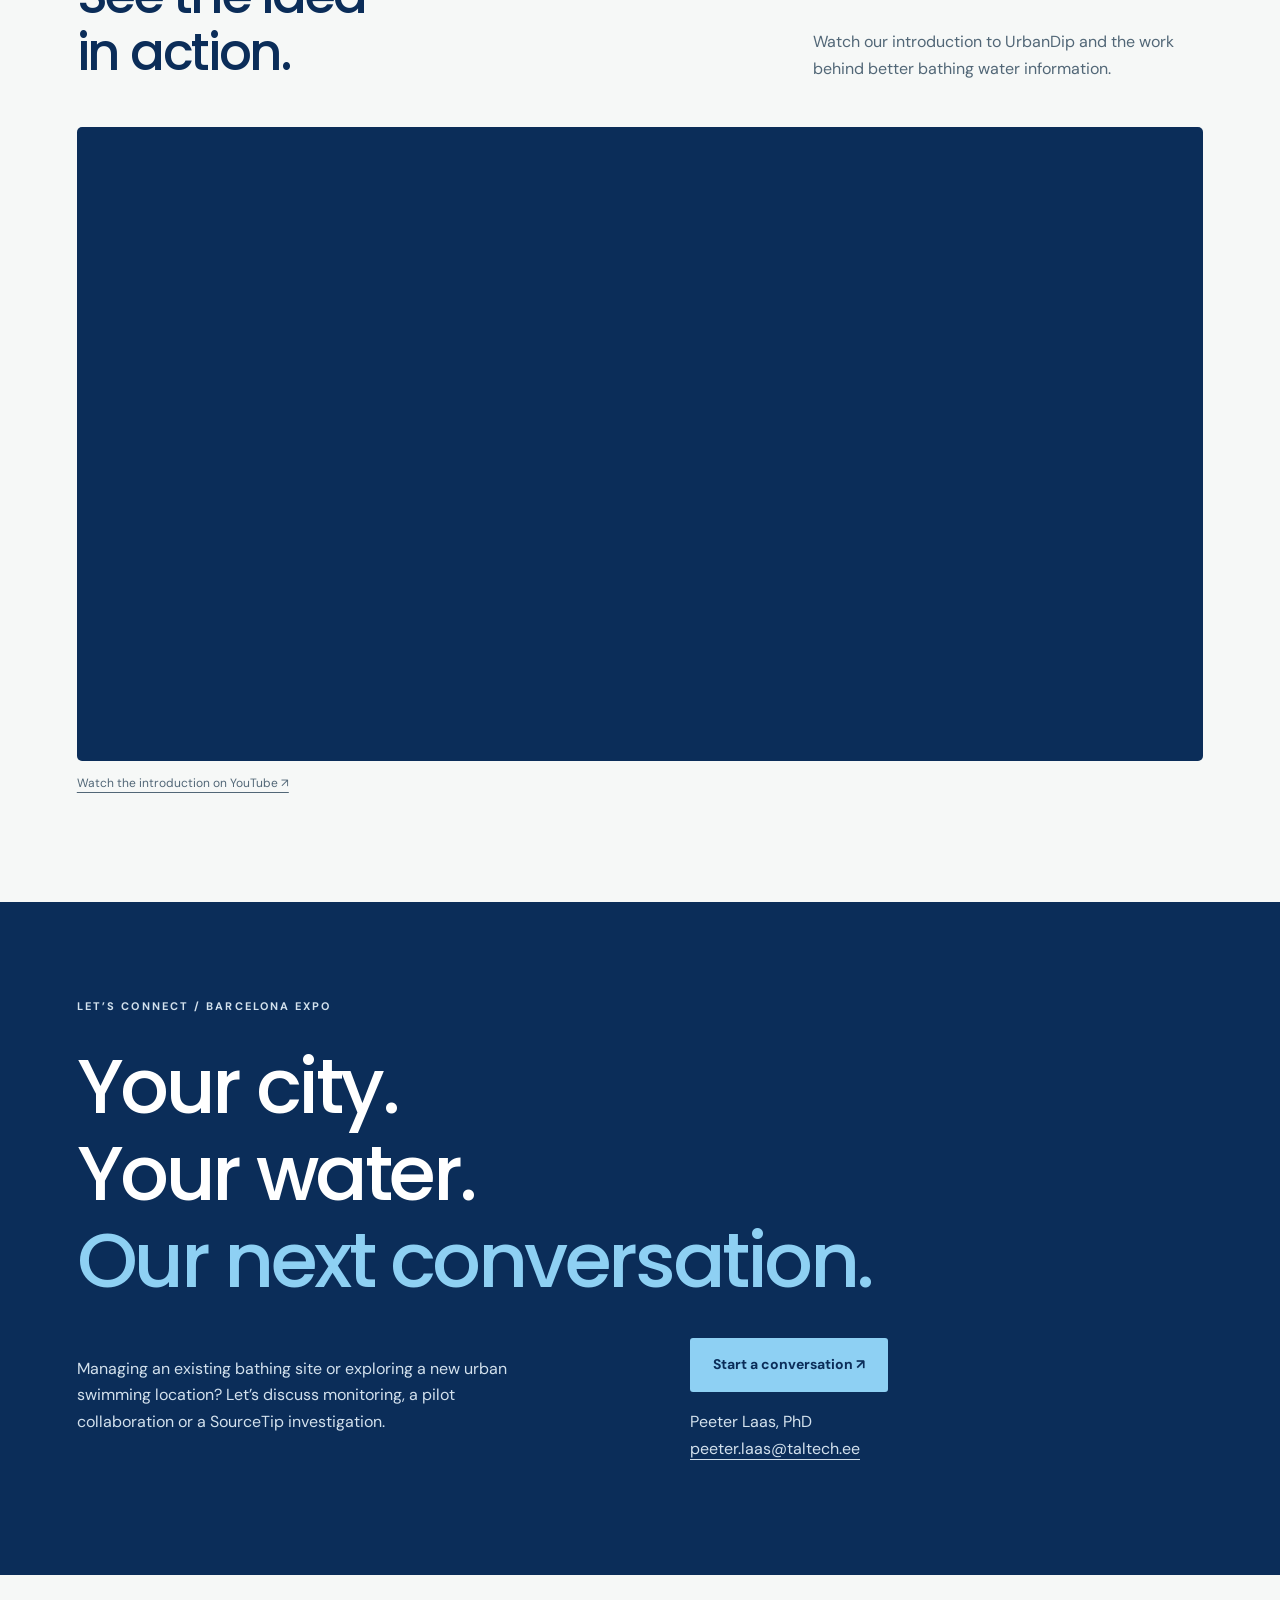
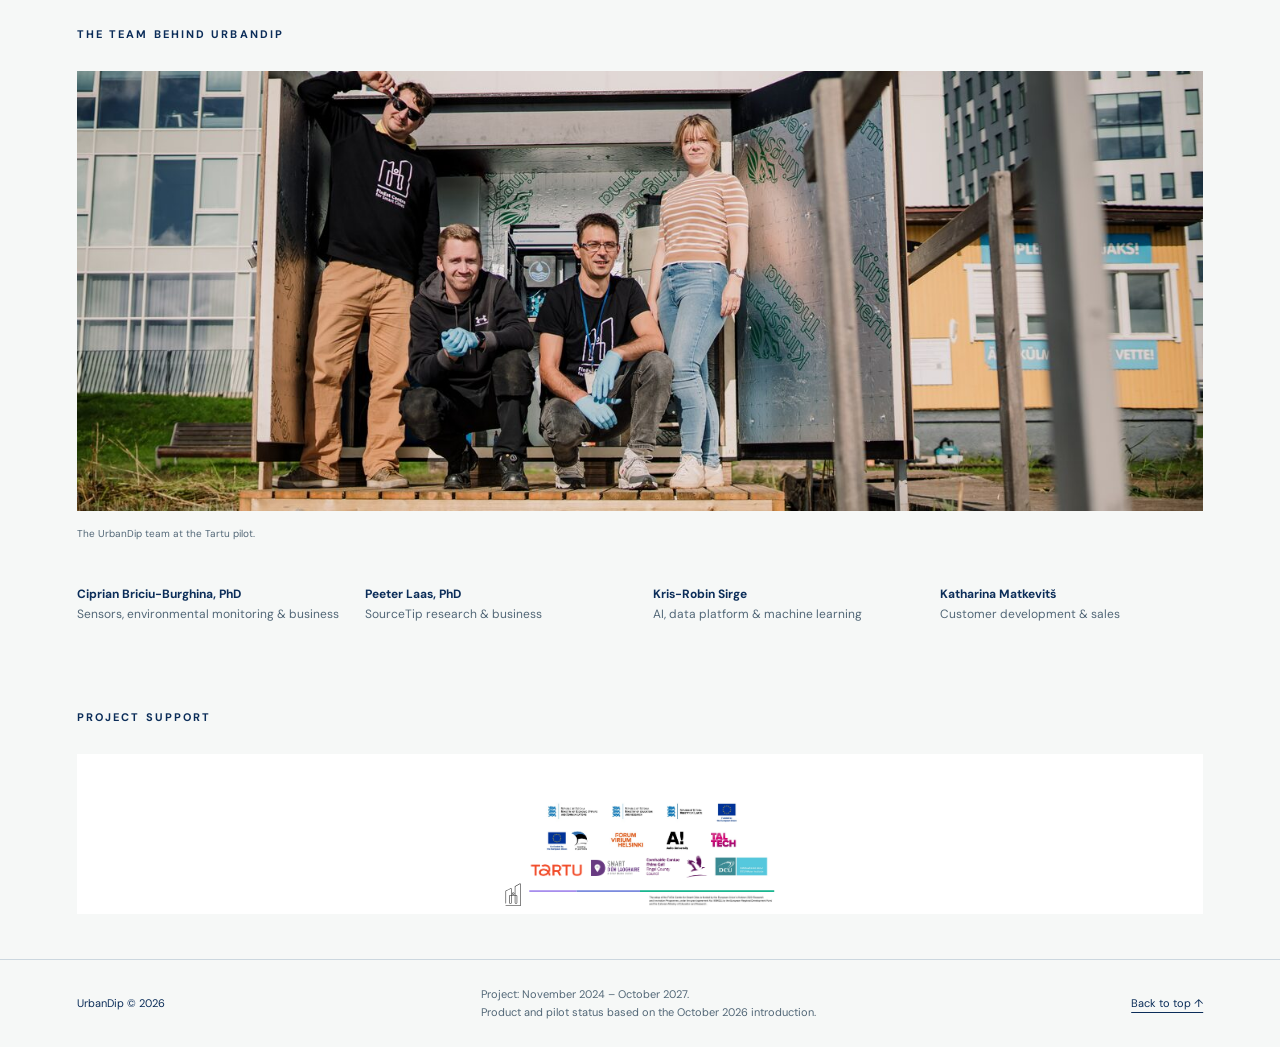
==== commit edee503c: "Reorder the page for expo demos and add delay and kiosk figures Co-Authored-By: Claude Opus 5.5 <nor" ====
--- a/index.html
+++ b/index.html
@@ -1,21 +1,23 @@
-<!doctype html>
-<html lang="en"><head><meta charset="utf-8"><meta name="viewport" content="width=device-width,initial-scale=1"><title>UrbanDip | Water intelligence for swimmable cities</title><meta name="description" content="Meet UrbanDip at Barcelona EXPO. Discover bathing water monitoring, AI forecasting and genomic pollution source tracking."><link rel="icon" href="logo1.svg"><link rel="stylesheet" href="style.css"></head><body>
-<a class="skip" href="#offering">Skip to content</a><header><a class="brand" href="#"><img src="logo1.svg" alt="UrbanDip"></a><nav aria-label="Main navigation"><a href="#offering">Our offering</a><a href="#pilots">In the field</a><a href="#science">SourceTip</a><a class="nav-cta" href="#connect">Let’s talk ↗</a></nav></header>
-<main><section class="hero"><img class="hero-photo" src="canal1.jpg" alt="Urban waterway in Tartu"><div class="hero-shade"></div><div class="hero-content"><p class="expo-alert">News alert for 3–5 November: You can find UrbanDip at Smart City Expo World Congress 2026 (European Twinning &amp; Citiverse Plaza is located at Hall 3, Stand D71)</p><h1>Get a tip<br>Before a dip<br><em>Enjoy the water</em></h1><p class="intro">Bathing water intelligence for cities.<br>Monitor what’s happening. Anticipate pollution.<br>Understand where it comes from.</p><div class="actions"><a class="button" href="#offering">Explore our offering <span>↓</span></a><a class="text-link" href="#connect">Discuss your site ↗</a></div></div><div class="hero-bottom"><span>Cleaner data. Safer waters. Brighter cities.</span><span>TARTU · DUBLIN · BEYOND</span></div></section>
-<section class="wrap video-intro" id="introduction"><p class="eyebrow">MEET URBANDIP</p><div class="section-heading"><h2>See the idea<br>in action.</h2><p>Watch our introduction to UrbanDip and the work behind better bathing water information.</p></div><div class="video-frame"><iframe src="https://www.youtube-nocookie.com/embed/uC6EK_0y8gQ" title="UrbanDip introduction on YouTube" loading="lazy" allow="accelerometer; autoplay; clipboard-write; encrypted-media; gyroscope; picture-in-picture; web-share" allowfullscreen></iframe></div><p class="video-fallback"><a href="https://www.youtube.com/watch?v=uC6EK_0y8gQ" target="_blank" rel="noopener">Watch the introduction on YouTube ↗</a></p></section><section class="opening wrap"><p class="eyebrow">FROM A SAMPLE TO A CONTINUOUS PICTURE</p><div class="split"><h2>Water changes quickly.<br>Your information<br>should keep up.</h2><div><p class="large">A weekly sample can miss a short pollution event. A lab result can arrive days later.</p><p>UrbanDip brings continuous sensor data, locally calibrated models and microbial source tracking together, helping bathing water managers see more and act with better information.</p><div class="mini-stats"><div><strong>26</strong><span>municipal interviews</span></div><div><strong>7</strong><span>European countries</span></div><div><strong>2</strong><span>city pilot locations</span></div></div></div></div></section>
-<section class="offering wrap" id="offering"><p class="eyebrow">THE OFFERING</p><div class="section-heading"><h2>Learn the water.<br>Stay connected.</h2><p>A locally calibrated approach, from the first reference measurements to everyday insight.</p></div><article class="product"><div class="product-copy"><span class="step">01 / CALIBRATE</span><h3>UrbanDip Learn</h3><p class="large">Every water body has its own story.</p><p>A temporary reference station combines EXO, TriOS, ColiMinder and automatic sampling with paired laboratory tests. An approximately three-month deployment builds the dataset needed to calibrate a model for your location.</p><ul><li>Continuous water quality measurements</li><li>Paired culture and faecal indicator validation</li><li>A reusable station for the next site</li></ul><span class="status">Modular product in development</span></div><figure><img src="learn_unit.jpg" alt="UrbanDip Learn reference station concept" loading="lazy"><figcaption>Learn station concept · local calibration comes first</figcaption></figure></article><article class="product reverse"><div class="product-copy"><span class="step">02 / MONITOR</span><h3>UrbanDip Live</h3><p class="large">Keep a finger on the pulse of your water.</p><p>The planned permanent, solar-powered monitoring buoy uses telemetry and a locally calibrated model. Each Live site includes the Platform: a dashboard, data quality checks and a public interface.</p><ul><li>Nearly real-time insight for site managers</li><li>A clear view for citizens and experts</li><li>One place to bring the information together</li></ul><span class="status">Buoy being developed for field readiness</span></div><figure><img src="live_buoy.jpg" alt="UrbanDip Live monitoring buoy concept" loading="lazy"><figcaption>Live buoy concept · permanent monitoring</figcaption></figure></article><details class="workflow"><summary>See the Learn and Live system overview <span>+</span></summary><img src="product-overview.svg" alt="UrbanDip Learn and Live system overview" loading="lazy"></details></section>
-<section class="platform"><div class="wrap"><p class="eyebrow">03 / MAKE THE DATA USEFUL</p><div class="section-heading"><h2>Complex measurements.<br>Clearer decisions.</h2><p>The piloted UrbanDip dashboard brings monitoring, a six-hour forecast and notifications into a simple public view and an advanced expert view.</p></div><figure class="dashboard"><img src="dashboard.png" alt="UrbanDip pilot dashboard showing bathing water information" loading="lazy"><figcaption>Dashboard from the UrbanDip pilot · image, not live water quality data</figcaption></figure><div class="addons"><article><span class="step">LOOK AHEAD</span><h3>Forecast</h3><p>AI models combine water sensor measurements with weather data to anticipate faecal pollution hours ahead.</p><span class="status">Piloted · service launch planned for 2028–29</span></article><article><span class="step">TRACE THE CAUSE</span><h3>SourceTip</h3><p>Genomic microbial source tracking investigates the origins of pollution, helping cities target the underlying problem.</p><a href="#science">Explore the science ↗</a></article></div></div></section>
-<section class="wrap pilots" id="pilots"><p class="eyebrow">DEVELOPED WITH CITIES</p><div class="section-heading"><h2>Real places.<br>Real water challenges.</h2><p>Field monitoring in Estonia and Ireland provides the foundation for the next generation of UrbanDip services.</p></div><div class="pilot-grid"><article><img src="anne_canal.jpg" alt="Anne Canal in Tartu, Estonia" loading="lazy"><div><span class="step">ESTONIA / SINCE SEPTEMBER 2025</span><h3>Anne Canal, Tartu</h3><p>Monitoring and model development at an urban bathing site, alongside genomic investigation of contamination sources.</p></div></article><article><img src="dublin_bay.jpg" alt="Coastal waters in Dublin, Ireland" loading="lazy"><div><span class="step">IRELAND / SINCE MAY 2026</span><h3>Dún Laoghaire Baths, Dublin</h3><p>A coastal pilot station between a combined sewer overflow and the official sampling point, capturing changing conditions.</p></div></article></div></section>
-<section class="wrap sourcetip" id="science"><p class="eyebrow">SOURCETIP / HOW WE TRACE POLLUTION</p><div class="section-heading"><h2>One water sample.<br>Two complementary DNA tracks.</h2><p>We investigate individual bacterial genomes and DNA collected directly from water. Together they help explain which microbes are present and which sources their DNA resembles.</p></div>
-<div class="sample-banner"><span>WATER SAMPLE</span><strong>21st century molecular diagnostics for microbiological contamination</strong><p>SourceTip adds genomic evidence alongside the standard test, supporting an environmental investigation.</p></div>
-<div class="tracks"><article class="track"><img src="isolate-culture.png" alt="Picking a bacterial colony from a culture plate" loading="lazy"><div class="track-copy"><span class="step">TRACK A / CULTURE-BASED</span><h3>Whole-genome sequencing</h3><p class="large">Build the bacterium’s family tree.</p><ol><li><strong>Isolate:</strong> grow bacteria from the water sample and select pure colonies.</li><li><strong>Sequence:</strong> extract DNA and read each isolate’s whole genome on the Oxford Nanopore Technologies MinION.</li><li><strong>Compare:</strong> use comparative genomics and phylogeny — genetic genealogy — to compare isolates with reference genomes from known hosts.</li></ol><p class="track-result"><strong>The insight:</strong> genome-level identification, genetic relationships and evidence of likely host associations. Genomes can also reveal genes linked to antimicrobial resistance or other functions.</p></div></article>
-<article class="track"><img src="edna.jpg" alt="Water filtration cartridges prepared for environmental DNA analysis" loading="lazy"><div class="track-copy"><span class="step">TRACK B / CULTURE-FREE</span><h3>eDNA & adaptive sequencing</h3><p class="large">Read DNA directly from the water.</p><ol><li><strong>Collect:</strong> filter a bulk water sample and extract environmental DNA (eDNA), without first growing colonies.</li><li><strong>Sequence:</strong> prepare a metagenomic library and sequence it on the Oxford Nanopore Technologies MinION.</li><li><strong>Focus & analyse:</strong> adaptive sampling selects DNA during the run; compare the resulting sequences with reference data to investigate the microbial community and source signals.</li></ol><p class="track-result"><strong>The insight:</strong> a culture-free view of microbial DNA and potential pollution sources, complementing the detailed isolate genomes.</p></div></article></div>
-<div class="adaptive"><img src="nanopore.jpg" alt="Loading a DNA library into a MinION flow cell" loading="lazy"><div><span class="step">WHAT DOES “ADAPTIVE” MEAN?</span><h3>Target selection while sequencing.</h3><p>The software examines the beginning of a DNA molecule as it is read. It can keep sequencing molecules matching the selected targets and reject others, directing sequencing effort towards the DNA of interest.</p><p>SourceTip combines this sequencing approach with reference comparisons and interpretation. A host match is evidence of an association, rather than proof of an exact discharge location.</p><a href="https://nanoporetech.com/applications/techniques/adaptive-sampling-and-digital-panels" target="_blank" rel="noopener">About adaptive sampling · Oxford Nanopore ↗</a></div></div>
-<details class="workflow"><summary>Explore the full laboratory workflow <span>+</span></summary><a href="sourcetip-workflow.png" target="_blank"><img src="sourcetip-workflow.png" alt="Parallel standard testing, isolate whole-genome sequencing and culture-free eDNA workflow" loading="lazy"></a><p>The supplied workflow illustrates relative timing; turnaround depends on the sample and analysis. Open the image for a larger view.</p></details>
-<div class="source-evidence"><div><span class="step">FROM DNA TO EVIDENCE</span><h3>Source attribution has limits.<br>We make them visible.</h3><p>The supplied two-year host-matching analysis found reference matches for <strong>49 of 139</strong> genotypes. Some matches span several host groups; others remain unmatched. A growing reference database helps interpret these results.</p><p>At Anne Canal, SourceTip found human-origin signals and wildlife matches, mostly birds. In October 2026, Tallinn commissioned an investigation of pollution sources in Kopli Bay.</p><a class="button dark" href="mailto:peeter.laas@taltech.ee?subject=SourceTip%20investigation">Discuss a source investigation ↗</a></div><figure><img src="source-attributions.png" alt="Host matching: 49 of 139 genotypes matched; human 13, human and farm 13, broad multihost 12, wild 9, farm 1, human and pet 1" loading="lazy"><figcaption>Supplied SourceTip analysis · host categories can overlap.</figcaption></figure></div></section>
-<section class="visual-explore wrap"><p class="eyebrow">EXPLORE THE EVIDENCE</p><h2>See the water story.</h2><div class="explore-grid"><article><img src="quality-decline.png" alt="European bathing water sites with recent quality decline in 2022, 2023 and 2024" loading="lazy"><h3>A European challenge</h3><p>Historical changes in bathing water classifications. Map by Peeter Laas, using the EEA bathing water quality database.</p><a href="quality-decline.png" target="_blank">View the full-size historical map ↗</a></article><article><img src="beach-closure.gif" alt="Animated comparison of delayed standard monitoring and real-time monitoring" loading="lazy"><h3>Why timing matters</h3><p>Illustrative comparison of monitoring and closure status. This is a demonstration, not live bathing advice or a universal regulatory threshold.</p><a href="anne-dashboard.html" target="_blank">Explore Anne Canal data ↗</a></article></div></section>
-<section class="impact" id="sustainability"><div class="wrap"><p class="eyebrow">WATER INTELLIGENCE / A WIDER PURPOSE</p><div class="section-heading"><h2>Cleaner waters.<br>A lighter monitoring footprint.</h2><p>Better information can help cities investigate pollution and explore monitoring approaches that use fewer disposable materials and less transport.</p></div><div class="initiative-grid"><article><span class="step">EU / WATER RESILIENCE</span><h3>Restore the water cycle.</h3><p>The European Water Resilience Strategy connects water protection with innovation and a competitive water industry. UrbanDip’s local monitoring and source investigations are relevant to those priorities.</p><a href="https://commission.europa.eu/topics/environment/water-resilience-strategy_en" target="_blank" rel="noopener">European Water Resilience Strategy ↗</a></article><article><span class="step">EU / MISSION OCEAN AND WATERS</span><h3>From pollution to prevention.</h3><p>Mission “Restore our Ocean and Waters by 2030” brings together ecosystem restoration, pollution prevention and a carbon-neutral, circular blue economy. UrbanDip connects with these aims through water intelligence and investigation of pollution sources.</p><a href="https://research-and-innovation.ec.europa.eu/funding/funding-opportunities/funding-programmes-and-open-calls/horizon-europe/eu-missions-horizon-europe/restore-our-ocean-and-waters_en" target="_blank" rel="noopener">Explore the EU Mission ↗</a></article></div><p class="alignment-note">These are connections between our work and policy objectives; they do not imply formal membership, certification or endorsement by the EU or UN.</p>
-<div class="sdg-heading"><span class="step">UN SUSTAINABLE DEVELOPMENT GOALS</span><h3>Where our work can contribute.</h3></div><div class="sdg-grid"><a class="sdg sdg6" href="https://sdgs.un.org/goals/goal6" target="_blank" rel="noopener"><strong>06</strong><h4>Clean water<br>and sanitation</h4><p>Target 6.3: water quality and pollution reduction. Monitoring and source evidence help inform local action.</p><span>Explore SDG 6 ↗</span></a><a class="sdg sdg12" href="https://sdgs.un.org/goals/goal12" target="_blank" rel="noopener"><strong>12</strong><h4>Responsible consumption<br>and production</h4><p>Target 12.5: waste prevention and reduction. Explore how monitoring can reduce demand for single-use labware.</p><span>Explore SDG 12 ↗</span></a><a class="sdg sdg13" href="https://sdgs.un.org/goals/goal13" target="_blank" rel="noopener"><strong>13</strong><h4>Climate<br>action</h4><p>Investigate the carbon footprint of monitoring, including travel, laboratory energy, equipment and maintenance.</p><span>Explore SDG 13 ↗</span></a><a class="sdg sdg14" href="https://sdgs.un.org/goals/goal14" target="_blank" rel="noopener"><strong>14</strong><h4>Life below<br>water</h4><p>Target 14.1: marine pollution reduction. Source tracking can inform action on land-based contamination of coastal waters.</p><span>Explore SDG 14 ↗</span></a></div>
-<div class="scenario-intro"><span class="step">PLASTIC & CARBON / PRELIMINARY MODELLING</span><h3>Measure the footprint.<br>Test the opportunity.</h3><p>Our exploratory EU-scale scenarios compare conventional culture-testing workflows with an in situ sensor approach. These are modelled possibilities, not measured UrbanDip savings or a verified life-cycle assessment. Sensors complement required regulatory testing; realised savings depend on which activities can actually be avoided.</p></div>
-<div class="scenario-grid"><article><h3>Single-use plastic</h3><p>Consider the footprint of sample bottles, filters, petri dishes, protective equipment and pipette tips, alongside calibration needs.</p><a href="plastic-scenario.png" target="_blank"><img src="plastic-scenario.png" alt="Preliminary plastic scenario: 17.75 tonnes for conventional testing compared with 0.10 tonnes for sensor calibration; assumptions require reconciliation" loading="lazy"></a><p class="model-note"><strong>Interpretation:</strong> the supplied scenario shows 17.75 t versus 0.10 t per year for 132,486 tests. Its 114 g/sample footnote would instead imply approximately 15.1 t. The mass assumptions must be reconciled before the headline saving is used as an impact claim.</p></article><article><h3>Monitoring carbon footprint</h3><p>Balance potentially avoided courier travel, laboratory energy and waste treatment against sensor hardware and maintenance.</p><a href="carbon-scenario.png" target="_blank"><img src="carbon-scenario.png" alt="Preliminary carbon waterfall with avoided travel, lab energy and incineration, offset by sensor hardware and maintenance; headline percentage under review" loading="lazy"></a><p class="model-note"><strong>Interpretation:</strong> the waterfall includes 353.4 t CO₂e of avoided activities and 99.0 t CO₂e of added hardware and maintenance. The 74% headline does not reconcile with the net change plotted. The baseline, system boundary and percentage need validation.</p></article></div></div></section><section class="connect" id="connect"><div class="wrap"><p class="eyebrow">LET’S CONNECT / BARCELONA EXPO</p><h2>Your city.<br>Your water.<br><em>Our next conversation.</em></h2><div class="connect-grid"><p>Managing an existing bathing site or exploring a new urban swimming location? Let’s discuss monitoring, a pilot collaboration or a SourceTip investigation.</p><div><a class="button" href="mailto:peeter.laas@taltech.ee?subject=Meet%20UrbanDip%20%E2%80%94%20Barcelona%20EXPO">Start a conversation ↗</a><p>Peeter Laas, PhD<br><a href="mailto:peeter.laas@taltech.ee">peeter.laas@taltech.ee</a></p></div></div></div></section>
-<section class="team wrap"><p class="eyebrow">THE TEAM BEHIND URBANDIP</p><figure class="team-photo"><img src="team-tartu.jpg" alt="UrbanDip team at the Anne Canal monitoring station" loading="lazy"><figcaption>The UrbanDip team at the Tartu pilot.</figcaption></figure><div class="team-grid"><p><strong>Ciprian Briciu-Burghina, PhD</strong><br>Sensors, environmental monitoring & business</p><p><strong>Peeter Laas, PhD</strong><br>SourceTip research & business</p><p><strong>Kris-Robin Sirge</strong><br>AI, data platform & machine learning</p><p><strong>Katharina Matkevitš</strong><br>Customer development & sales</p></div></section><section class="wrap supporters"><p class="eyebrow">PROJECT SUPPORT</p><img src="sponsored-by.svg" alt="Project funding and sponsor acknowledgements" loading="lazy"></section></main><footer class="wrap"><span>UrbanDip © 2026</span><p>Project: November 2024 – October 2027.<br>Product and pilot status based on the October 2026 introduction.</p><a href="#">Back to top ↑</a></footer></body></html>
+<!doctype html>
+<html lang="en"><head><meta charset="utf-8"><meta name="viewport" content="width=device-width,initial-scale=1"><title>UrbanDip | Water intelligence for swimmable cities</title><meta name="description" content="Meet UrbanDip at Barcelona EXPO. Discover bathing water monitoring, AI forecasting and genomic pollution source tracking."><link rel="icon" href="logo1.svg"><link rel="stylesheet" href="style.css"></head><body>
+<a class="skip" href="#offering">Skip to content</a><header><a class="brand" href="#"><img src="logo1.svg" alt="UrbanDip"></a><nav aria-label="Main navigation"><a href="#offering">Our offering</a><a href="#pilots">In the field</a><a href="#science">SourceTip</a><a class="nav-cta" href="#connect">Let’s talk ↗</a></nav></header>
+<main><section class="hero"><img class="hero-photo" src="canal1.jpg" alt="Urban waterway in Tartu"><div class="hero-shade"></div><div class="hero-content"><p class="expo-alert">News alert for 3–5 November: You can find UrbanDip at Smart City Expo World Congress 2026 (European Twinning &amp; Citiverse Plaza is located at Hall 3, Stand D71)</p><h1>Get a tip<br>Before a dip<br><em>Enjoy the water</em></h1><p class="intro">Bathing water intelligence for cities.<br>Monitor what’s happening. Anticipate pollution.<br>Understand where it comes from.</p><div class="actions"><a class="button" href="#offering">Explore our offering <span>↓</span></a><a class="text-link" href="#connect">Discuss your site ↗</a></div></div><div class="hero-bottom"><span>Cleaner data. Safer waters. Brighter cities.</span><span>TARTU · DUBLIN · BEYOND</span></div></section>
+<section class="visual-explore wrap"><p class="eyebrow">EXPLORE THE EVIDENCE</p><h2>See the water story.</h2><div class="delay"><p class="large">Current tests take 2–5 days until an advisory is up.</p><figure><img src="delay_to_results_current_methods.png" alt="Current methods timeline: grab sample, 24–48 hours of sample analysis, action, then public risk communication, 2–5 days after sampling" loading="lazy"><figcaption>From grab sample to public risk communication with current methods.</figcaption></figure></div><div class="explore-grid"><article><img src="quality-decline.png" alt="European bathing water sites with recent quality decline in 2022, 2023 and 2024" loading="lazy"><h3>A European challenge</h3><p>Historical changes in bathing water classifications. Map by Peeter Laas, using the EEA bathing water quality database.</p><a href="quality-decline.png" target="_blank">View the full-size historical map ↗</a></article><article><img src="beach-closure.gif" alt="Animated comparison of delayed standard monitoring and real-time monitoring" loading="lazy"><h3>Why timing matters</h3><p>Illustrative comparison of monitoring and closure status. This is a demonstration, not live bathing advice or a universal regulatory threshold.</p><a href="anne-dashboard.html" target="_blank">Explore Anne Canal data ↗</a></article></div></section>
+<section class="impact" id="sustainability"><div class="wrap"><p class="eyebrow">WATER INTELLIGENCE / A WIDER PURPOSE</p><div class="section-heading"><h2>Cleaner waters.<br>A lighter monitoring footprint.</h2><p>Better information can help cities investigate pollution and explore monitoring approaches that use fewer disposable materials and less transport.</p></div><div class="initiative-grid"><article><span class="step">EU / WATER RESILIENCE</span><h3>Restore the water cycle.</h3><p>The European Water Resilience Strategy connects water protection with innovation and a competitive water industry. UrbanDip’s local monitoring and source investigations are relevant to those priorities.</p><a href="https://commission.europa.eu/topics/environment/water-resilience-strategy_en" target="_blank" rel="noopener">European Water Resilience Strategy ↗</a></article><article><span class="step">EU / MISSION OCEAN AND WATERS</span><h3>From pollution to prevention.</h3><p>Mission “Restore our Ocean and Waters by 2030” brings together ecosystem restoration, pollution prevention and a carbon-neutral, circular blue economy. UrbanDip connects with these aims through water intelligence and investigation of pollution sources.</p><a href="https://research-and-innovation.ec.europa.eu/funding/funding-opportunities/funding-programmes-and-open-calls/horizon-europe/eu-missions-horizon-europe/restore-our-ocean-and-waters_en" target="_blank" rel="noopener">Explore the EU Mission ↗</a></article></div><p class="alignment-note">These are connections between our work and policy objectives; they do not imply formal membership, certification or endorsement by the EU or UN.</p>
+<div class="sdg-heading"><span class="step">UN SUSTAINABLE DEVELOPMENT GOALS</span><h3>Where our work can contribute.</h3></div><div class="sdg-grid"><a class="sdg sdg6" href="https://sdgs.un.org/goals/goal6" target="_blank" rel="noopener"><strong>06</strong><h4>Clean water<br>and sanitation</h4><p>Target 6.3: water quality and pollution reduction. Monitoring and source evidence help inform local action.</p><span>Explore SDG 6 ↗</span></a><a class="sdg sdg12" href="https://sdgs.un.org/goals/goal12" target="_blank" rel="noopener"><strong>12</strong><h4>Responsible consumption<br>and production</h4><p>Target 12.5: waste prevention and reduction. Explore how monitoring can reduce demand for single-use labware.</p><span>Explore SDG 12 ↗</span></a><a class="sdg sdg13" href="https://sdgs.un.org/goals/goal13" target="_blank" rel="noopener"><strong>13</strong><h4>Climate<br>action</h4><p>Investigate the carbon footprint of monitoring, including travel, laboratory energy, equipment and maintenance.</p><span>Explore SDG 13 ↗</span></a><a class="sdg sdg14" href="https://sdgs.un.org/goals/goal14" target="_blank" rel="noopener"><strong>14</strong><h4>Life below<br>water</h4><p>Target 14.1: marine pollution reduction. Source tracking can inform action on land-based contamination of coastal waters.</p><span>Explore SDG 14 ↗</span></a></div>
+<div class="scenario-intro"><span class="step">PLASTIC & CARBON / PRELIMINARY MODELLING</span><h3>Measure the footprint.<br>Test the opportunity.</h3><p>Our exploratory EU-scale scenarios compare conventional culture-testing workflows with an in situ sensor approach. These are modelled possibilities, not measured UrbanDip savings or a verified life-cycle assessment. Sensors complement required regulatory testing; realised savings depend on which activities can actually be avoided.</p></div>
+<div class="scenario-grid"><article><h3>Single-use plastic</h3><p>Consider the footprint of sample bottles, filters, petri dishes, protective equipment and pipette tips, alongside calibration needs.</p><a href="plastic-scenario.png" target="_blank"><img src="plastic-scenario.png" alt="Preliminary plastic scenario: 17.75 tonnes for conventional testing compared with 0.10 tonnes for sensor calibration; assumptions require reconciliation" loading="lazy"></a><p class="model-note"><strong>Interpretation:</strong> the supplied scenario shows 17.75 t versus 0.10 t per year for 132,486 tests. Its 114 g/sample footnote would instead imply approximately 15.1 t. The mass assumptions must be reconciled before the headline saving is used as an impact claim.</p></article><article><h3>Monitoring carbon footprint</h3><p>Balance potentially avoided courier travel, laboratory energy and waste treatment against sensor hardware and maintenance.</p><a href="carbon-scenario.png" target="_blank"><img src="carbon-scenario.png" alt="Preliminary carbon waterfall with avoided travel, lab energy and incineration, offset by sensor hardware and maintenance; headline percentage under review" loading="lazy"></a><p class="model-note"><strong>Interpretation:</strong> the waterfall includes 353.4 t CO₂e of avoided activities and 99.0 t CO₂e of added hardware and maintenance. The 74% headline does not reconcile with the net change plotted. The baseline, system boundary and percentage need validation.</p></article></div></div></section>
+<section class="offering wrap" id="offering"><p class="eyebrow">THE OFFERING</p><div class="section-heading"><h2>Learn the water.<br>Stay connected.</h2><p>A locally calibrated approach, from the first reference measurements to everyday insight.</p></div><article class="product"><div class="product-copy"><span class="step">01 / CALIBRATE</span><h3>UrbanDip Learn</h3><p class="large">Every water body has its own story.</p><p>A temporary reference station combines EXO, TriOS, ColiMinder and automatic sampling with paired laboratory tests. An approximately three-month deployment builds the dataset needed to calibrate a model for your location.</p><ul><li>Continuous water quality measurements</li><li>Paired culture and faecal indicator validation</li><li>A reusable station for the next site</li></ul><span class="status">Modular product in development</span></div><figure><img src="learn_unit.jpg" alt="UrbanDip Learn reference station concept" loading="lazy"><figcaption>Learn station concept · local calibration comes first</figcaption></figure></article><article class="product reverse"><div class="product-copy"><span class="step">02 / MONITOR</span><h3>UrbanDip Live</h3><p class="large">Keep a finger on the pulse of your water.</p><p>The planned permanent, solar-powered monitoring buoy uses telemetry and a locally calibrated model. Each Live site includes the Platform: a dashboard, data quality checks and a public interface.</p><ul><li>Nearly real-time insight for site managers</li><li>A clear view for citizens and experts</li><li>One place to bring the information together</li></ul><span class="status">Buoy being developed for field readiness</span></div><figure><img src="live_buoy.jpg" alt="UrbanDip Live monitoring buoy concept" loading="lazy"><figcaption>Live buoy concept · permanent monitoring</figcaption></figure></article><details class="workflow"><summary>See the Learn and Live system overview <span>+</span></summary><img src="product-overview.svg" alt="UrbanDip Learn and Live system overview" loading="lazy"></details></section>
+<section class="wrap pilots" id="pilots"><p class="eyebrow">DEVELOPED WITH CITIES</p><div class="section-heading"><h2>Real places.<br>Real water challenges.</h2><p>Field monitoring in Estonia and Ireland provides the foundation for the next generation of UrbanDip services.</p></div><div class="pilot-grid"><article><img src="anne_canal.jpg" alt="Anne Canal in Tartu, Estonia" loading="lazy"><div><span class="step">ESTONIA / SINCE SEPTEMBER 2025</span><h3>Anne Canal, Tartu</h3><p>Monitoring and model development at an urban bathing site, alongside genomic investigation of contamination sources.</p></div></article><article><img src="dublin_bay.jpg" alt="Coastal waters in Dublin, Ireland" loading="lazy"><div><span class="step">IRELAND / SINCE MAY 2026</span><h3>Dún Laoghaire Baths, Dublin</h3><p>A coastal pilot station between a combined sewer overflow and the official sampling point, capturing changing conditions.</p></div></article></div><figure class="kiosk"><img src="kiosk_pilot_setup_sensors.png" alt="Open pilot monitoring kiosk with labelled ColiMinder and reagents, ISCO autosampler, EXO and TriOS sensors, flow-through tank, pump, waste container and electrical panel" loading="lazy"><figcaption>Inside a pilot monitoring kiosk · sensors, autosampler and flow-through tank.</figcaption></figure></section>
+<section class="platform"><div class="wrap"><p class="eyebrow">03 / MAKE THE DATA USEFUL</p><div class="section-heading"><h2>Complex measurements.<br>Clearer decisions.</h2><p>The piloted UrbanDip dashboard brings monitoring, a six-hour forecast and notifications into a simple public view and an advanced expert view.</p></div><figure class="dashboard"><img src="dashboard.png" alt="UrbanDip pilot dashboard showing bathing water information" loading="lazy"><figcaption>Dashboard from the UrbanDip pilot · image, not live water quality data</figcaption></figure><div class="addons"><article><span class="step">LOOK AHEAD</span><h3>Forecast</h3><p>AI models combine water sensor measurements with weather data to anticipate faecal pollution hours ahead.</p><span class="status">Piloted · service launch planned for 2028–29</span></article><article><span class="step">TRACE THE CAUSE</span><h3>SourceTip</h3><p>Genomic microbial source tracking investigates the origins of pollution, helping cities target the underlying problem.</p><a href="#science">Explore the science ↗</a></article></div></div></section>
+<section class="wrap sourcetip" id="science"><p class="eyebrow">SOURCETIP / SCIENCE-INFORMED DECISION MAKING</p><div class="section-heading"><h2>One water sample.<br>Two complementary DNA tracks.</h2><p>We investigate individual bacterial genomes and DNA collected directly from water. Together they help explain which microbes are present and which sources their DNA resembles.</p></div>
+<div class="sample-banner"><span>WATER SAMPLE</span><strong>21st century molecular diagnostics for microbiological contamination</strong><p>SourceTip adds genomic evidence alongside the standard test, supporting an environmental investigation.</p></div>
+<div class="tracks"><article class="track"><img src="isolate-culture.png" alt="Picking a bacterial colony from a culture plate" loading="lazy"><div class="track-copy"><span class="step">TRACK A / CULTURE-BASED</span><h3>Whole-genome sequencing</h3><p class="large">Build the bacterium’s family tree.</p><ol><li><strong>Isolate:</strong> grow bacteria from the water sample and select pure colonies.</li><li><strong>Sequence:</strong> extract DNA and read each isolate’s whole genome on the Oxford Nanopore Technologies MinION.</li><li><strong>Compare:</strong> use comparative genomics and phylogeny — genetic genealogy — to compare isolates with reference genomes from known hosts.</li></ol><p class="track-result"><strong>The insight:</strong> genome-level identification, genetic relationships and evidence of likely host associations. Genomes can also reveal genes linked to antimicrobial resistance or other functions.</p></div></article>
+<article class="track"><img src="edna.jpg" alt="Water filtration cartridges prepared for environmental DNA analysis" loading="lazy"><div class="track-copy"><span class="step">TRACK B / CULTURE-FREE</span><h3>eDNA & adaptive sequencing</h3><p class="large">Read DNA directly from the water.</p><ol><li><strong>Collect:</strong> filter a bulk water sample and extract environmental DNA (eDNA), without first growing colonies.</li><li><strong>Sequence:</strong> prepare a metagenomic library and sequence it on the Oxford Nanopore Technologies MinION.</li><li><strong>Focus & analyse:</strong> adaptive sampling selects DNA during the run; compare the resulting sequences with reference data to investigate the microbial community and source signals.</li></ol><p class="track-result"><strong>The insight:</strong> a culture-free view of microbial DNA and potential pollution sources, complementing the detailed isolate genomes.</p></div></article></div>
+<div class="adaptive"><img src="nanopore.jpg" alt="Loading a DNA library into a MinION flow cell" loading="lazy"><div><span class="step">WHAT DOES “ADAPTIVE” MEAN?</span><h3>Target selection while sequencing.</h3><p>The software examines the beginning of a DNA molecule as it is read. It can keep sequencing molecules matching the selected targets and reject others, directing sequencing effort towards the DNA of interest.</p><p>SourceTip combines this sequencing approach with reference comparisons and interpretation. A host match is evidence of an association, rather than proof of an exact discharge location.</p><a href="https://nanoporetech.com/applications/techniques/adaptive-sampling-and-digital-panels" target="_blank" rel="noopener">About adaptive sampling · Oxford Nanopore ↗</a></div></div>
+<details class="workflow"><summary>Explore the full laboratory workflow <span>+</span></summary><a href="sourcetip-workflow.png" target="_blank"><img src="sourcetip-workflow.png" alt="Parallel standard testing, isolate whole-genome sequencing and culture-free eDNA workflow" loading="lazy"></a><p>The supplied workflow illustrates relative timing; turnaround depends on the sample and analysis. Open the image for a larger view.</p></details>
+<div class="source-evidence"><div><span class="step">FROM DNA TO EVIDENCE</span><h3>Policy applicable source classes</h3><p>The supplied two-year host-matching analysis found reference matches for <strong>49 of 139</strong> genotypes. Some matches span several host groups; others remain unmatched. Our database holds 14,000 reference genomes, and it helps interpret these results.</p><p>At Anne Canal, SourceTip found human-origin signals and wildlife matches, mostly birds. In October 2026, Tallinn commissioned an investigation of pollution sources in Kopli Bay.</p><a class="button dark" href="mailto:peeter.laas@taltech.ee?subject=SourceTip%20investigation">Discuss a source investigation ↗</a></div><figure><img src="source-attributions.png" alt="Host matching: 49 of 139 genotypes matched; human 13, human and farm 13, broad multihost 12, wild 9, farm 1, human and pet 1" loading="lazy"><figcaption>Supplied SourceTip analysis · host categories can overlap.</figcaption></figure></div></section>
+<section class="wrap video-intro" id="introduction"><p class="eyebrow">MEET URBANDIP</p><div class="section-heading"><h2>See the idea<br>in action.</h2><p>Watch our introduction to UrbanDip and the work behind better bathing water information.</p></div><div class="video-frame"><iframe src="https://www.youtube-nocookie.com/embed/uC6EK_0y8gQ" title="UrbanDip introduction on YouTube" loading="lazy" allow="accelerometer; autoplay; clipboard-write; encrypted-media; gyroscope; picture-in-picture; web-share" allowfullscreen></iframe></div><p class="video-fallback"><a href="https://www.youtube.com/watch?v=uC6EK_0y8gQ" target="_blank" rel="noopener">Watch the introduction on YouTube ↗</a></p></section>
+<section class="connect" id="connect"><div class="wrap"><p class="eyebrow">LET’S CONNECT / BARCELONA EXPO</p><h2>Your city.<br>Your water.<br><em>Our next conversation.</em></h2><div class="connect-grid"><p>Managing an existing bathing site or exploring a new urban swimming location? Let’s discuss monitoring, a pilot collaboration or a SourceTip investigation.</p><div><a class="button" href="mailto:peeter.laas@taltech.ee?subject=Meet%20UrbanDip%20%E2%80%94%20Barcelona%20EXPO">Start a conversation ↗</a><p>Peeter Laas, PhD<br><a href="mailto:peeter.laas@taltech.ee">peeter.laas@taltech.ee</a></p></div></div></div></section>
+<section class="team wrap"><p class="eyebrow">THE TEAM BEHIND URBANDIP</p><figure class="team-photo"><img src="team-tartu.jpg" alt="UrbanDip team at the Anne Canal monitoring station" loading="lazy"><figcaption>The UrbanDip team at the Tartu pilot.</figcaption></figure><div class="team-grid"><p><strong>Ciprian Briciu-Burghina, PhD</strong><br>Sensors, environmental monitoring & business</p><p><strong>Peeter Laas, PhD</strong><br>SourceTip research & business</p><p><strong>Kris-Robin Sirge</strong><br>AI, data platform & machine learning</p><p><strong>Katharina Matkevitš</strong><br>Customer development & sales</p></div></section>
+<section class="wrap supporters"><p class="eyebrow">PROJECT SUPPORT</p><img src="sponsored-by.svg" alt="Project funding and sponsor acknowledgements" loading="lazy"></section></main><footer class="wrap"><span>UrbanDip © 2026</span><p>Project: November 2024 – October 2027.<br>Product and pilot status based on the October 2026 introduction.</p><a href="#">Back to top ↑</a></footer></body></html>
--- a/style.css
+++ b/style.css
@@ -6,3 +6,6 @@
 .video-intro{padding-bottom:25px}.video-frame{position:relative;aspect-ratio:16/9;background:var(--navy);border-radius:5px;overflow:hidden}.video-frame iframe{position:absolute;inset:0;width:100%;height:100%;border:0}.video-fallback{font-size:12px}.impact{background:#eaf3f4}.initiative-grid{display:grid;grid-template-columns:1fr 1fr;gap:30px}.initiative-grid article{background:white;padding:30px;border-top:3px solid var(--blue)}.initiative-grid h3{font-size:27px;margin-top:16px}.initiative-grid a{font-size:13px}.alignment-note{font-size:12px;max-width:800px}.sdg-heading{margin:50px 0 25px}.sdg-heading h3{font-size:30px;margin-top:14px}.sdg-grid{display:grid;grid-template-columns:repeat(4,1fr);gap:15px}.sdg{display:block;background:white;padding:23px;text-decoration:none;border-top:5px solid #26bde2}.sdg12{border-color:#bf8b2e}.sdg13{border-color:#3f7e44}.sdg14{border-color:#0a97d9}.sdg>strong{font-size:42px;line-height:1}.sdg h4{font-size:15px;line-height:1.4;margin:15px 0}.sdg p{font-size:12px}.sdg>span{font-size:11px;text-decoration:underline}.scenario-intro{max-width:850px;margin:60px 0 30px}.scenario-intro h3{font-size:32px;margin-top:15px}.scenario-grid{display:grid;grid-template-columns:1fr 1fr;gap:25px}.scenario-grid article{background:white;padding:25px}.scenario-grid h3{font-size:25px}.scenario-grid article>p{font-size:14px}.scenario-grid img{width:100%;height:245px;object-fit:contain}.scenario-grid .model-note{font-size:12px;padding-top:18px;border-top:1px solid #d5e1e4}@media(max-width:900px){.sdg-grid{grid-template-columns:1fr 1fr}}@media(max-width:650px){.initiative-grid,.scenario-grid{grid-template-columns:1fr}.sdg{padding:18px}.scenario-grid img{height:auto}.impact .wrap{padding-top:55px}.video-intro{padding-top:45px}}
 
 .expo-alert{font-size:14px;line-height:1.6;letter-spacing:.01em;color:#fff;max-width:720px;margin:0 0 28px;padding:16px 20px;border-left:3px solid var(--sky);background:rgba(11,45,89,.6)}
+
+.delay{margin-top:30px}.delay .large{margin:0 0 20px}.delay img{width:100%;height:auto;border-radius:4px}.delay figcaption,.kiosk figcaption{font-size:12px;color:var(--muted);margin-top:10px}.kiosk{margin:30px 0 0}.kiosk img{width:100%;height:auto;border-radius:4px}
+.offering,.sourcetip{padding-top:95px}.video-intro{padding-bottom:95px}
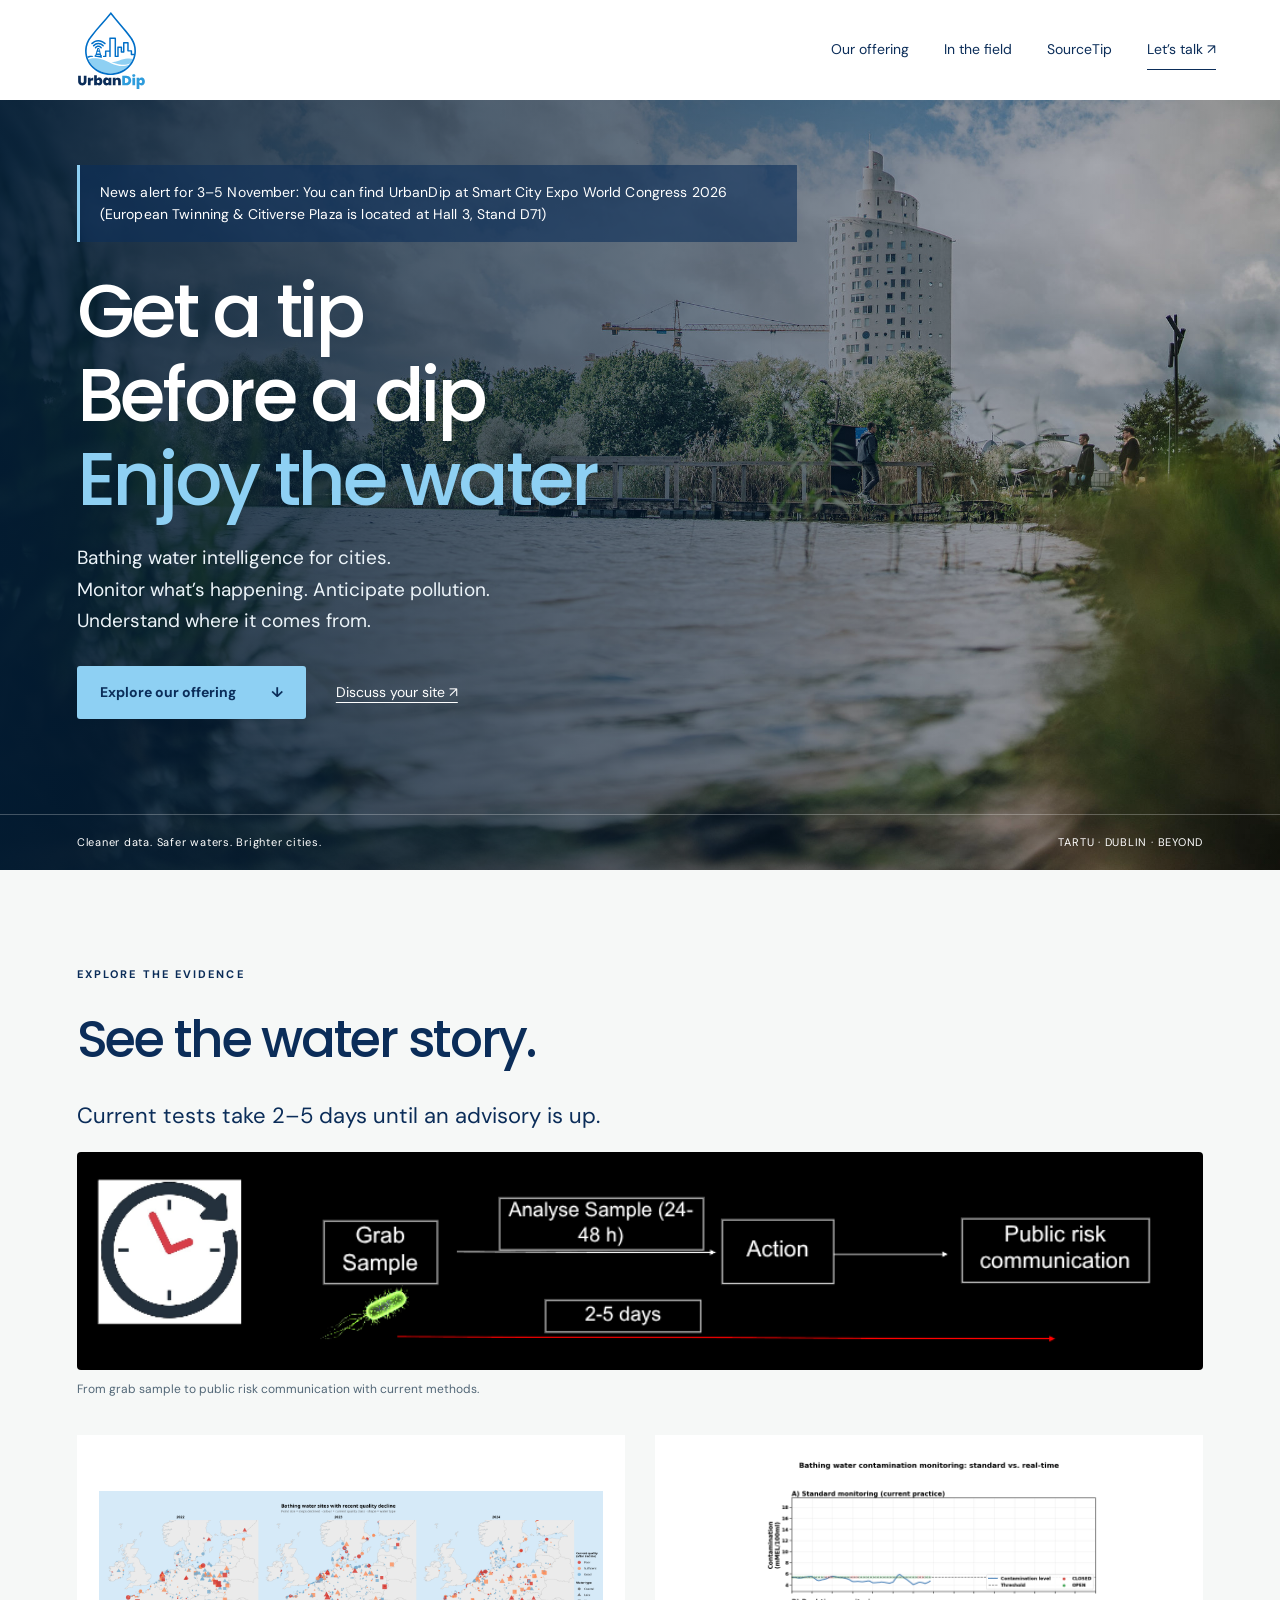
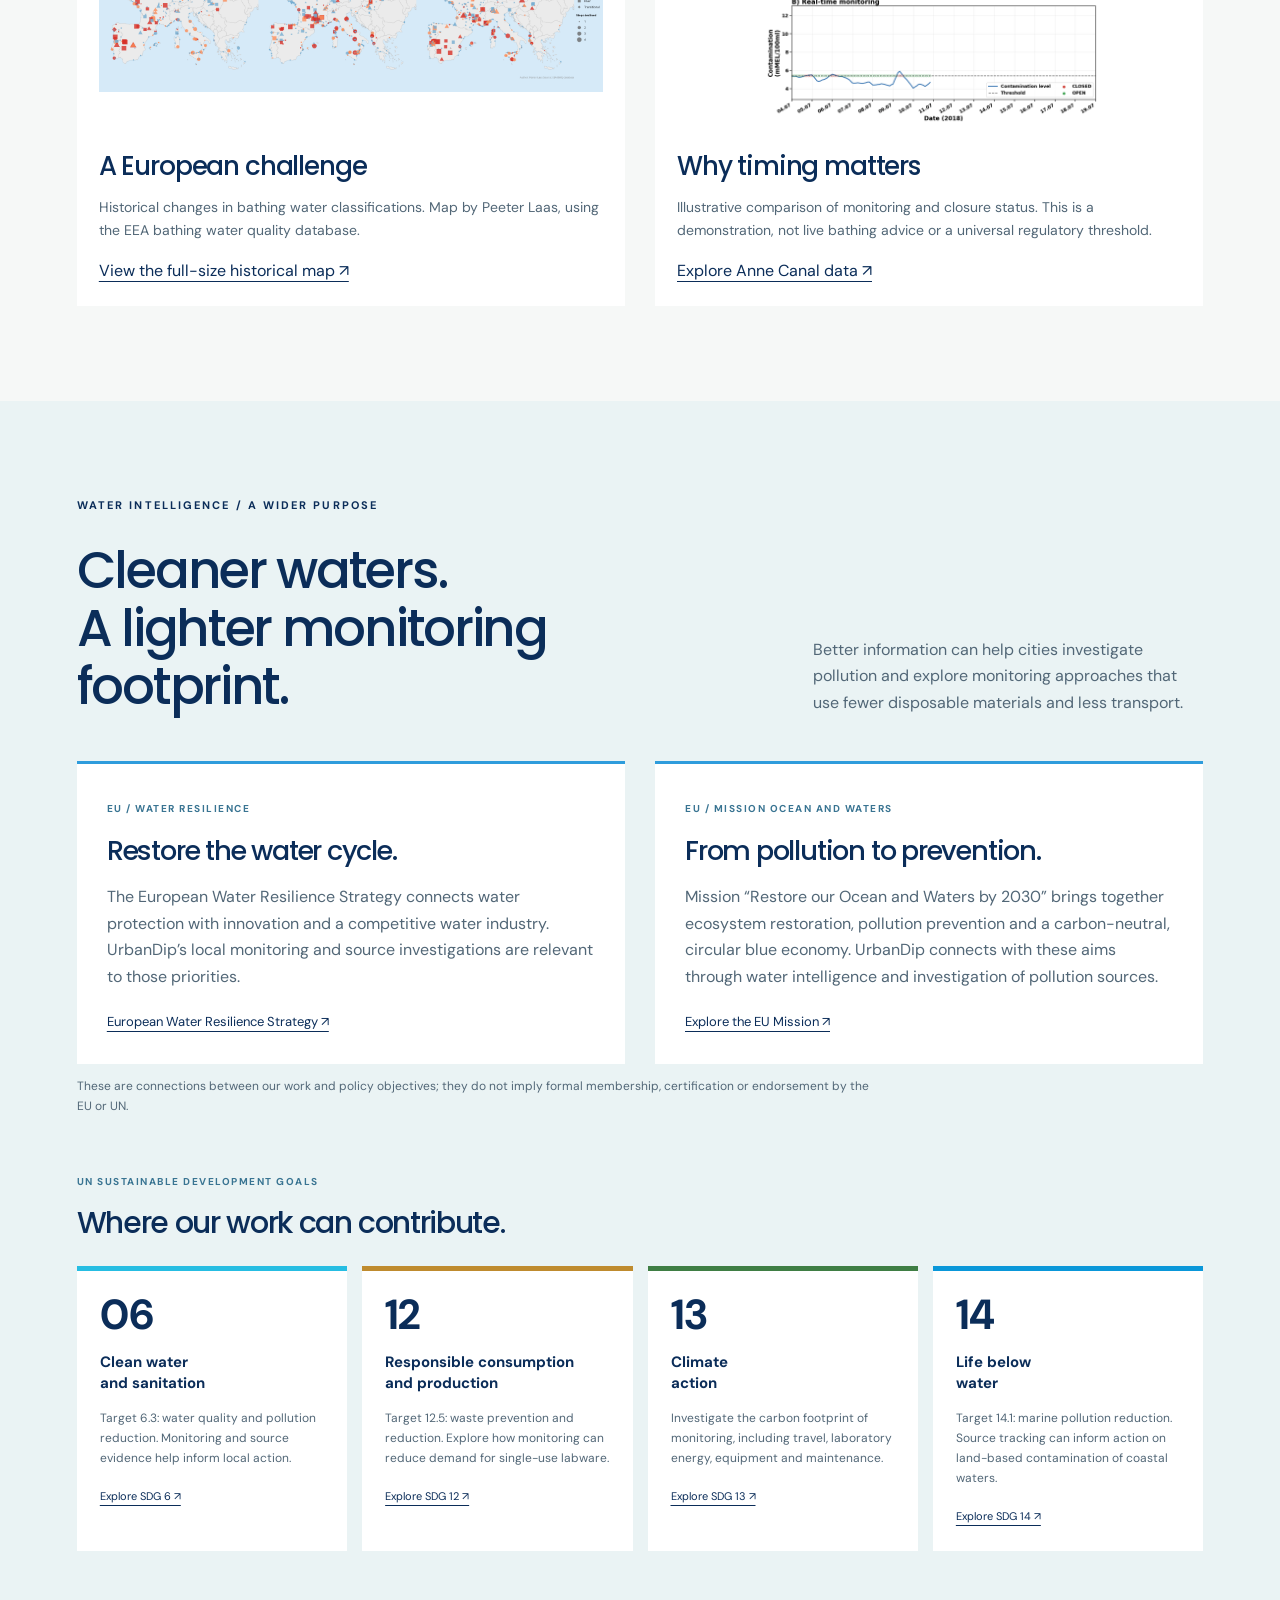
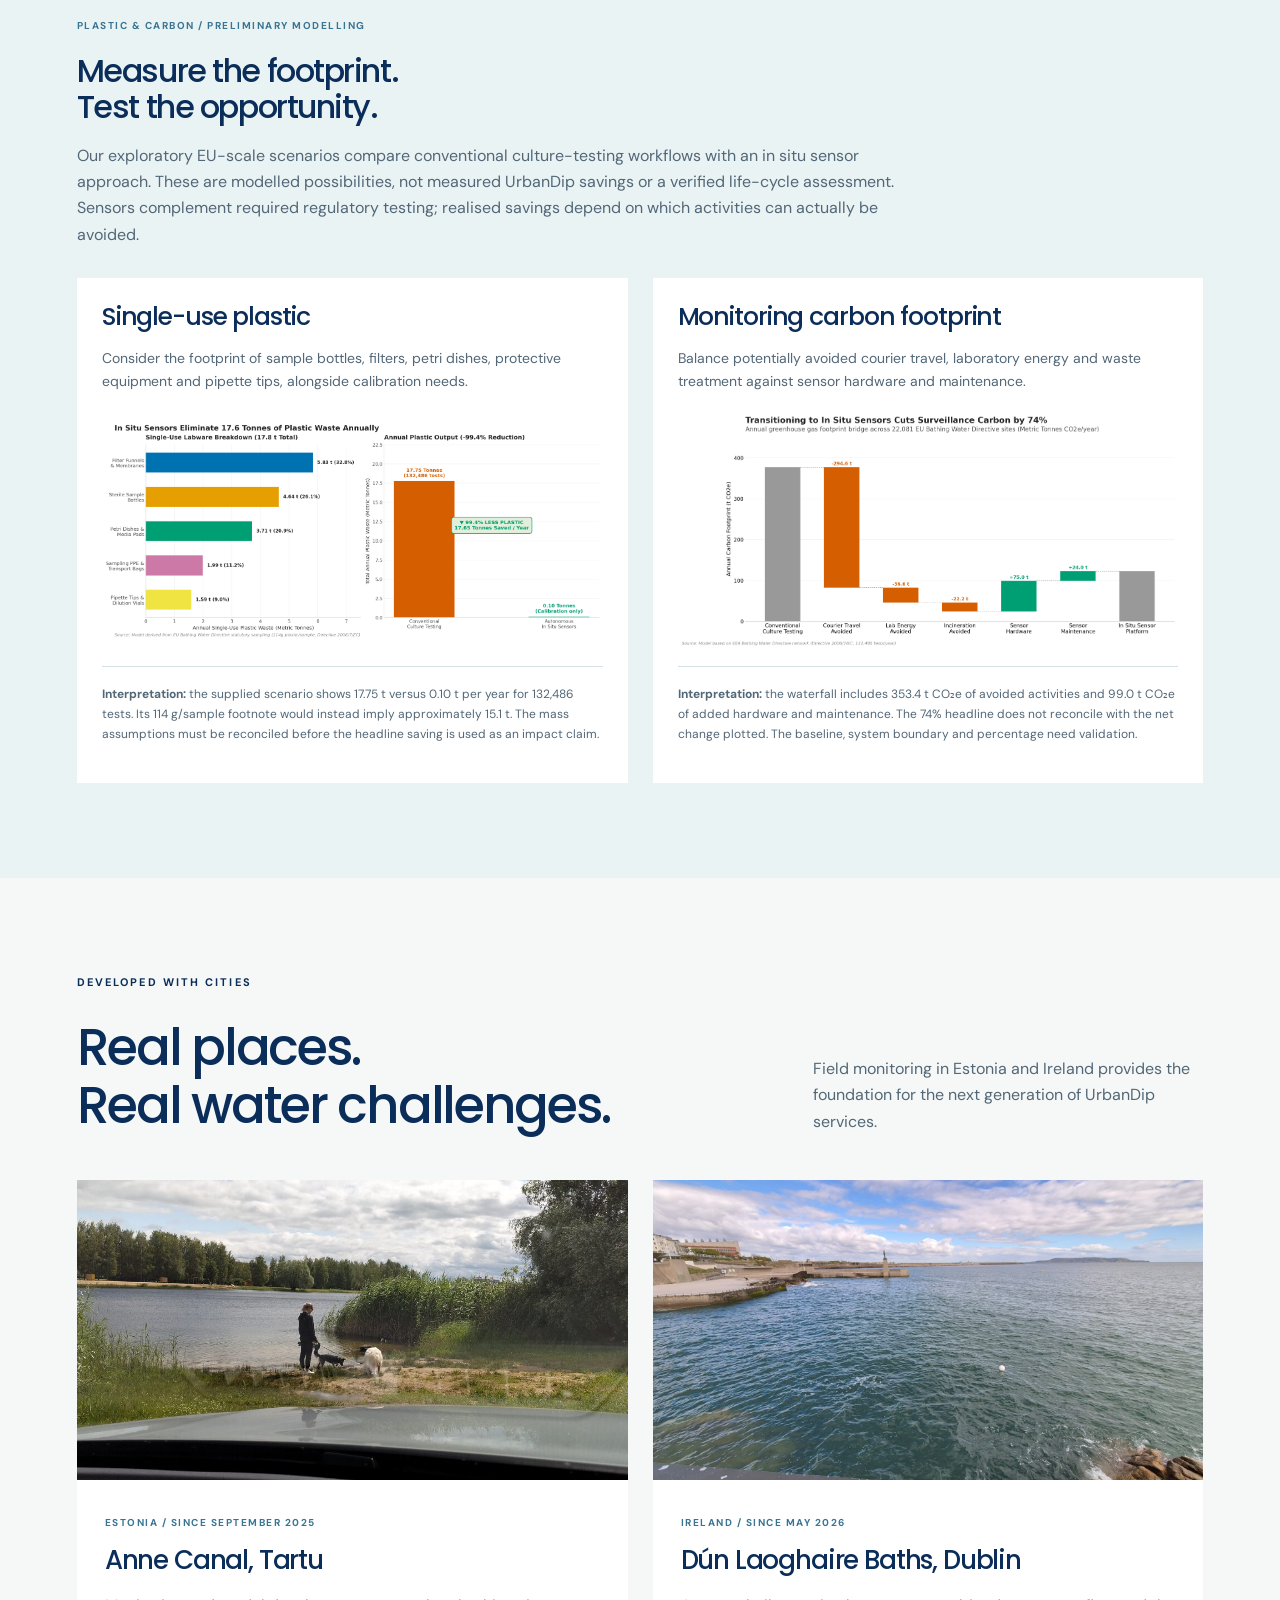
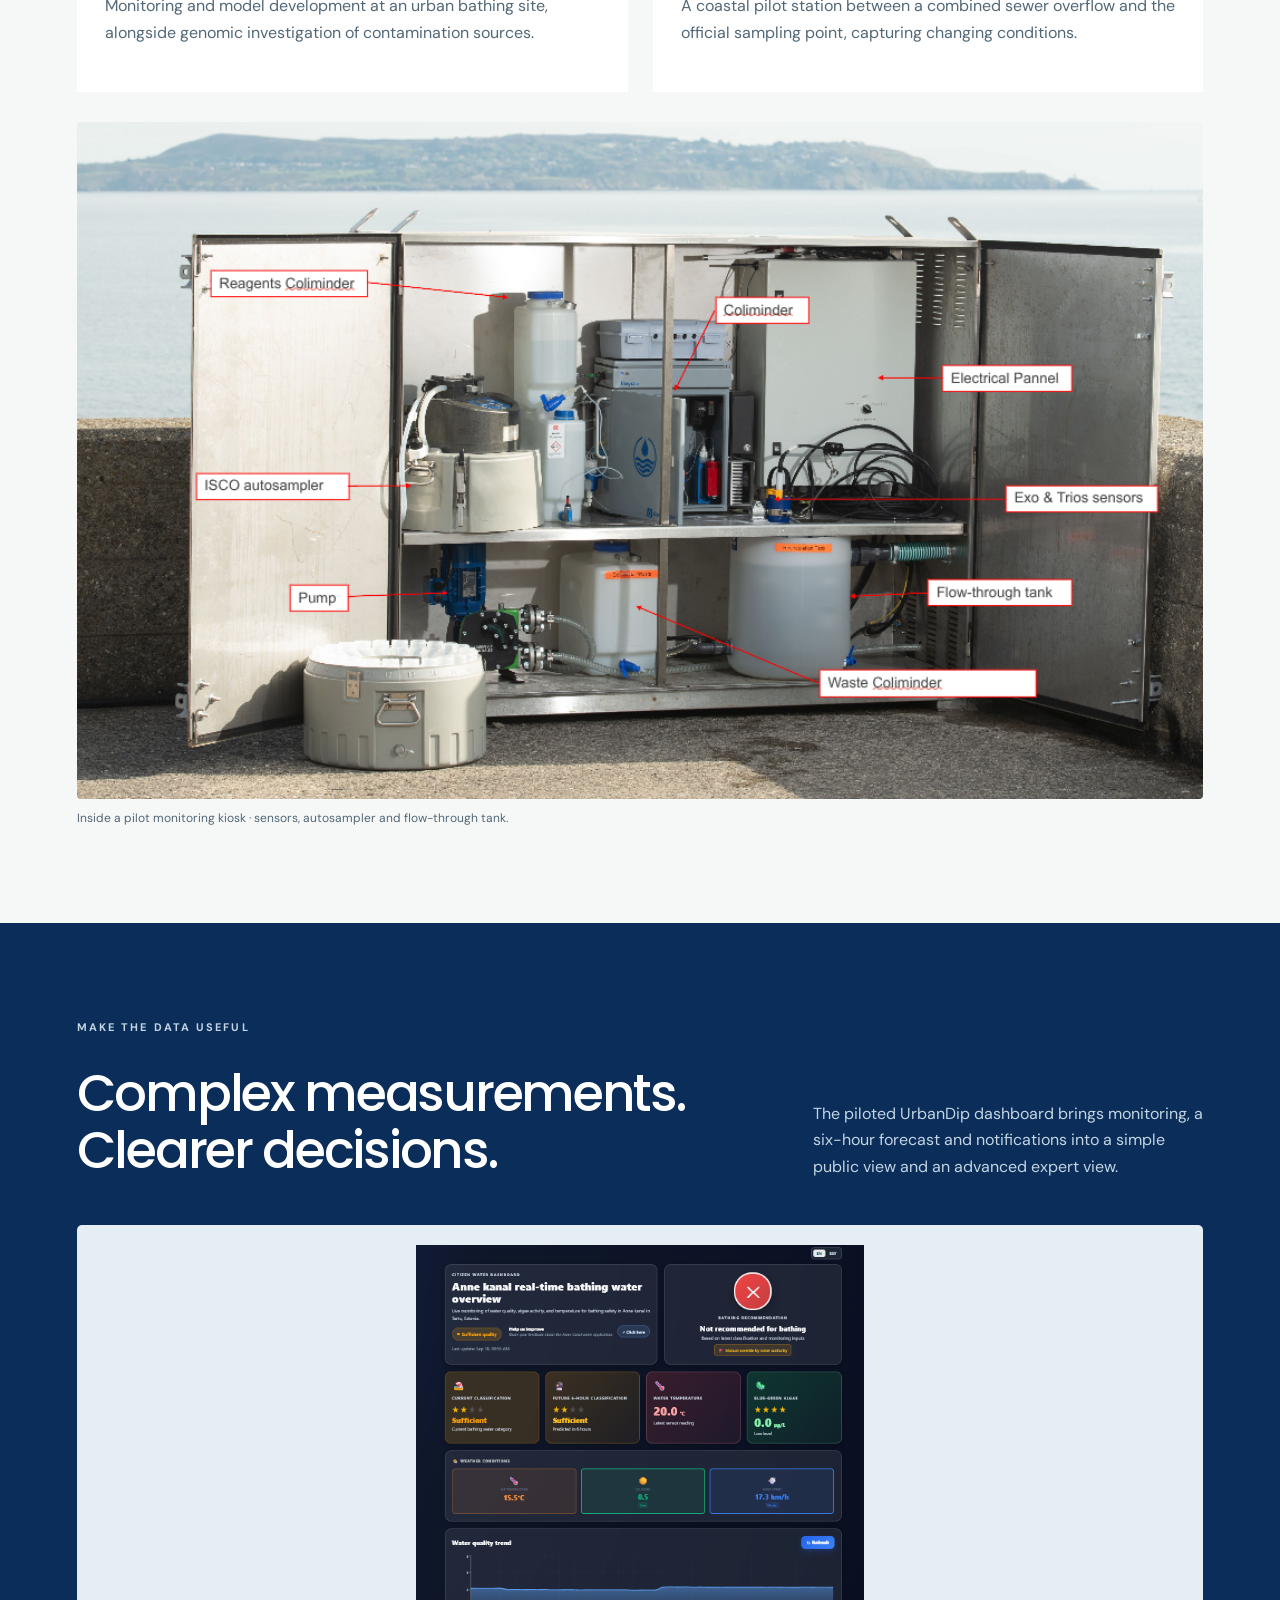
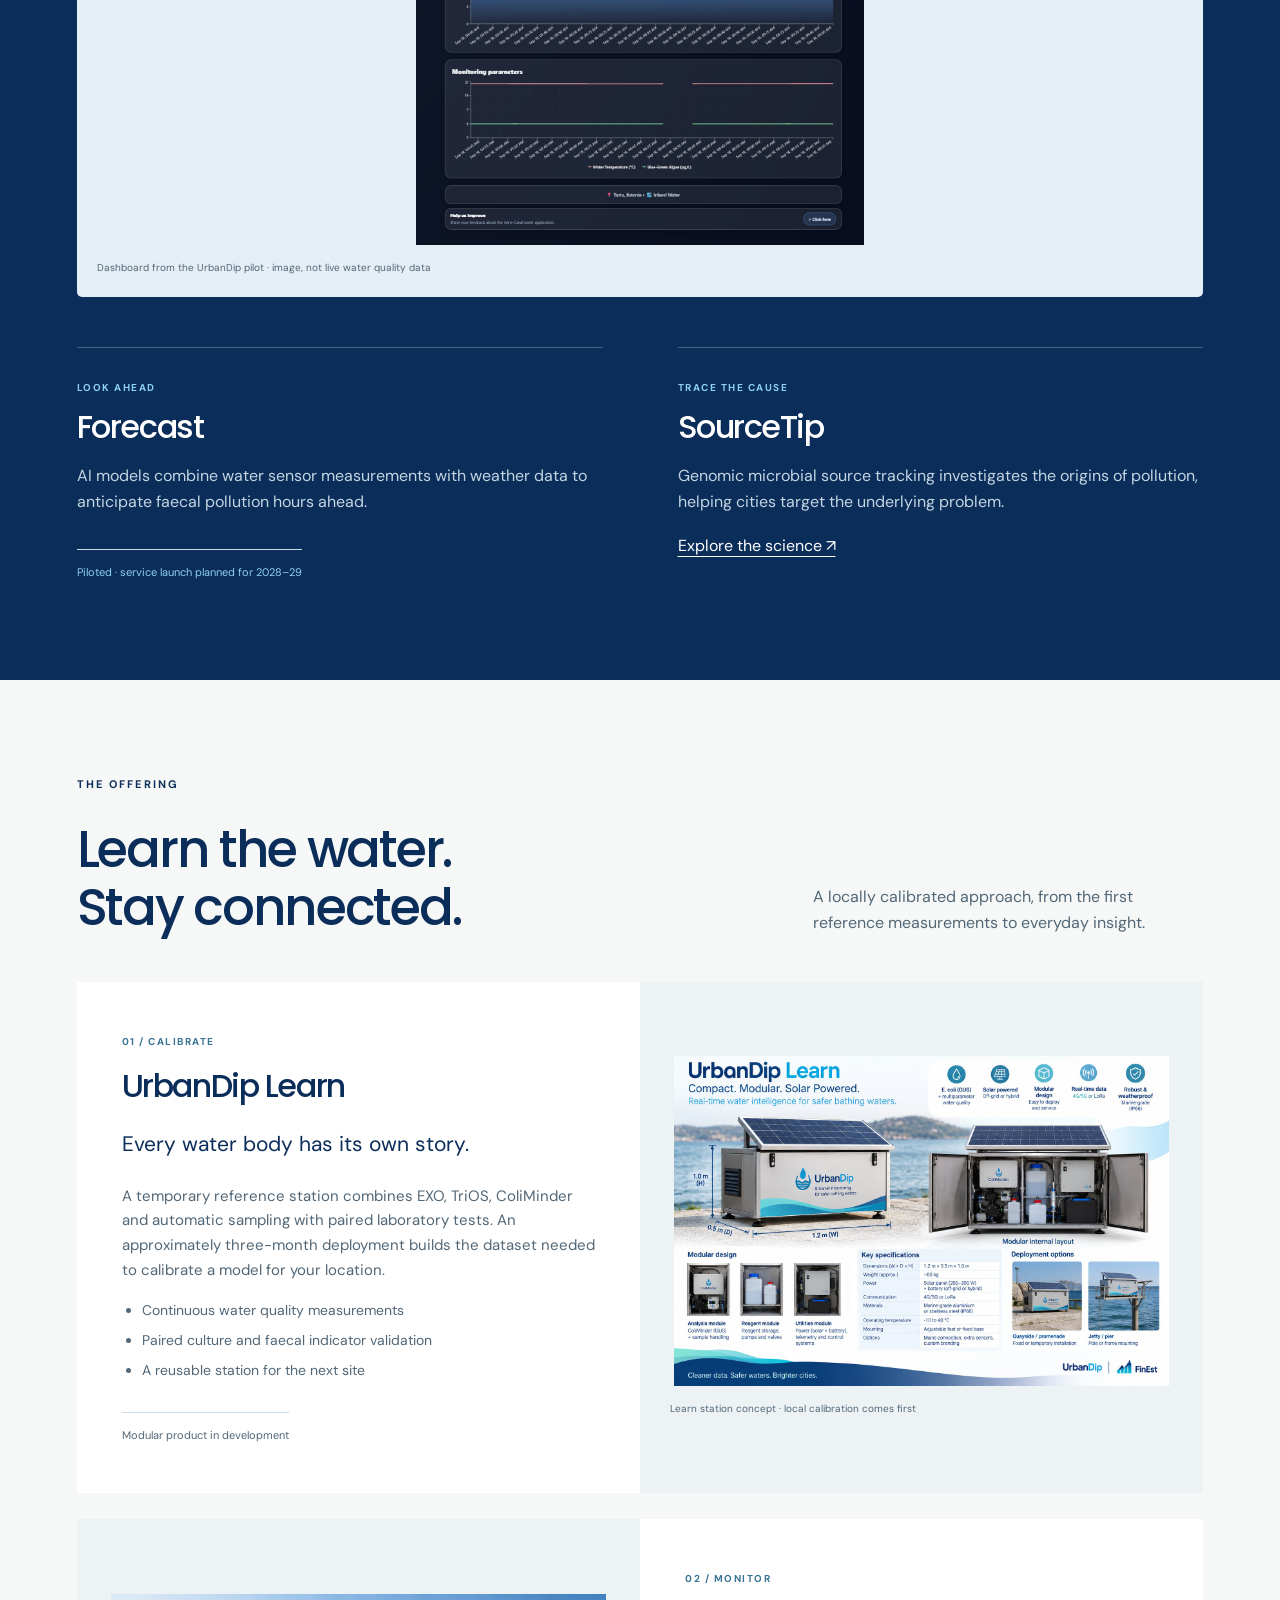
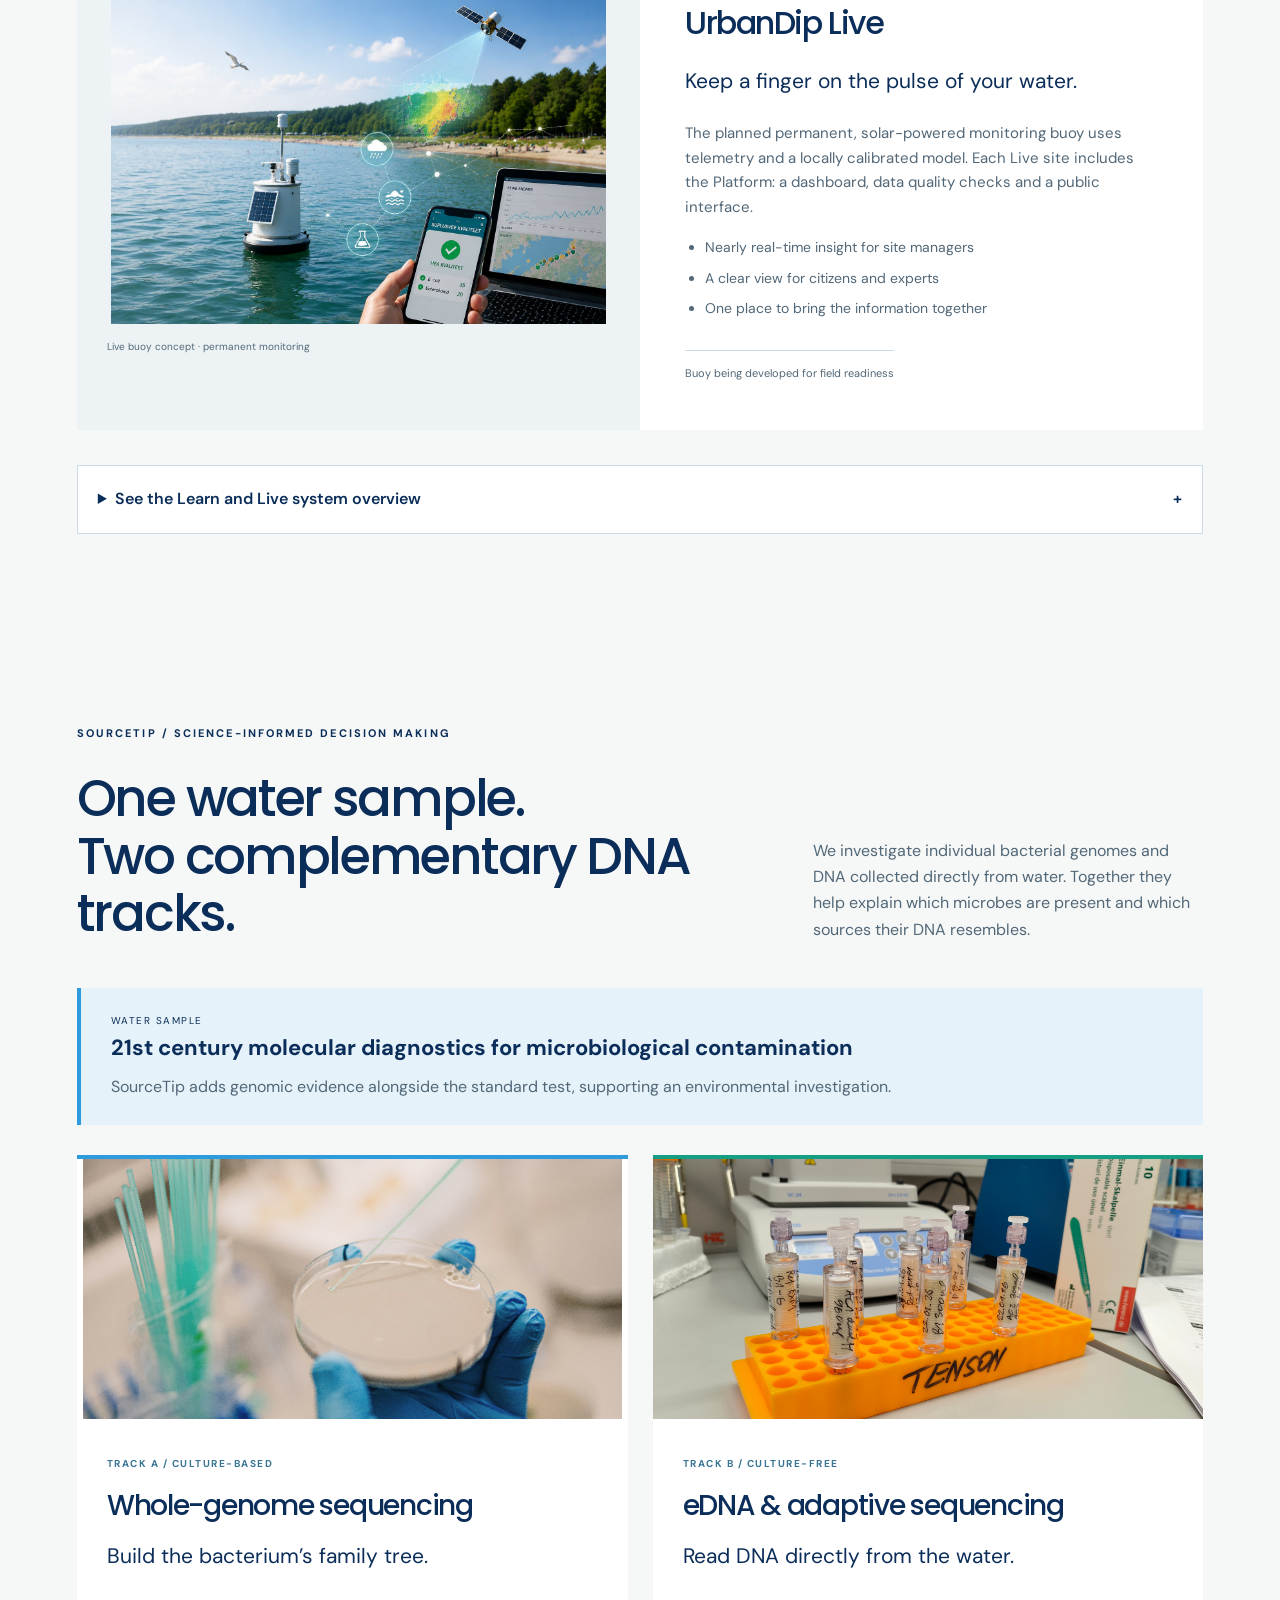
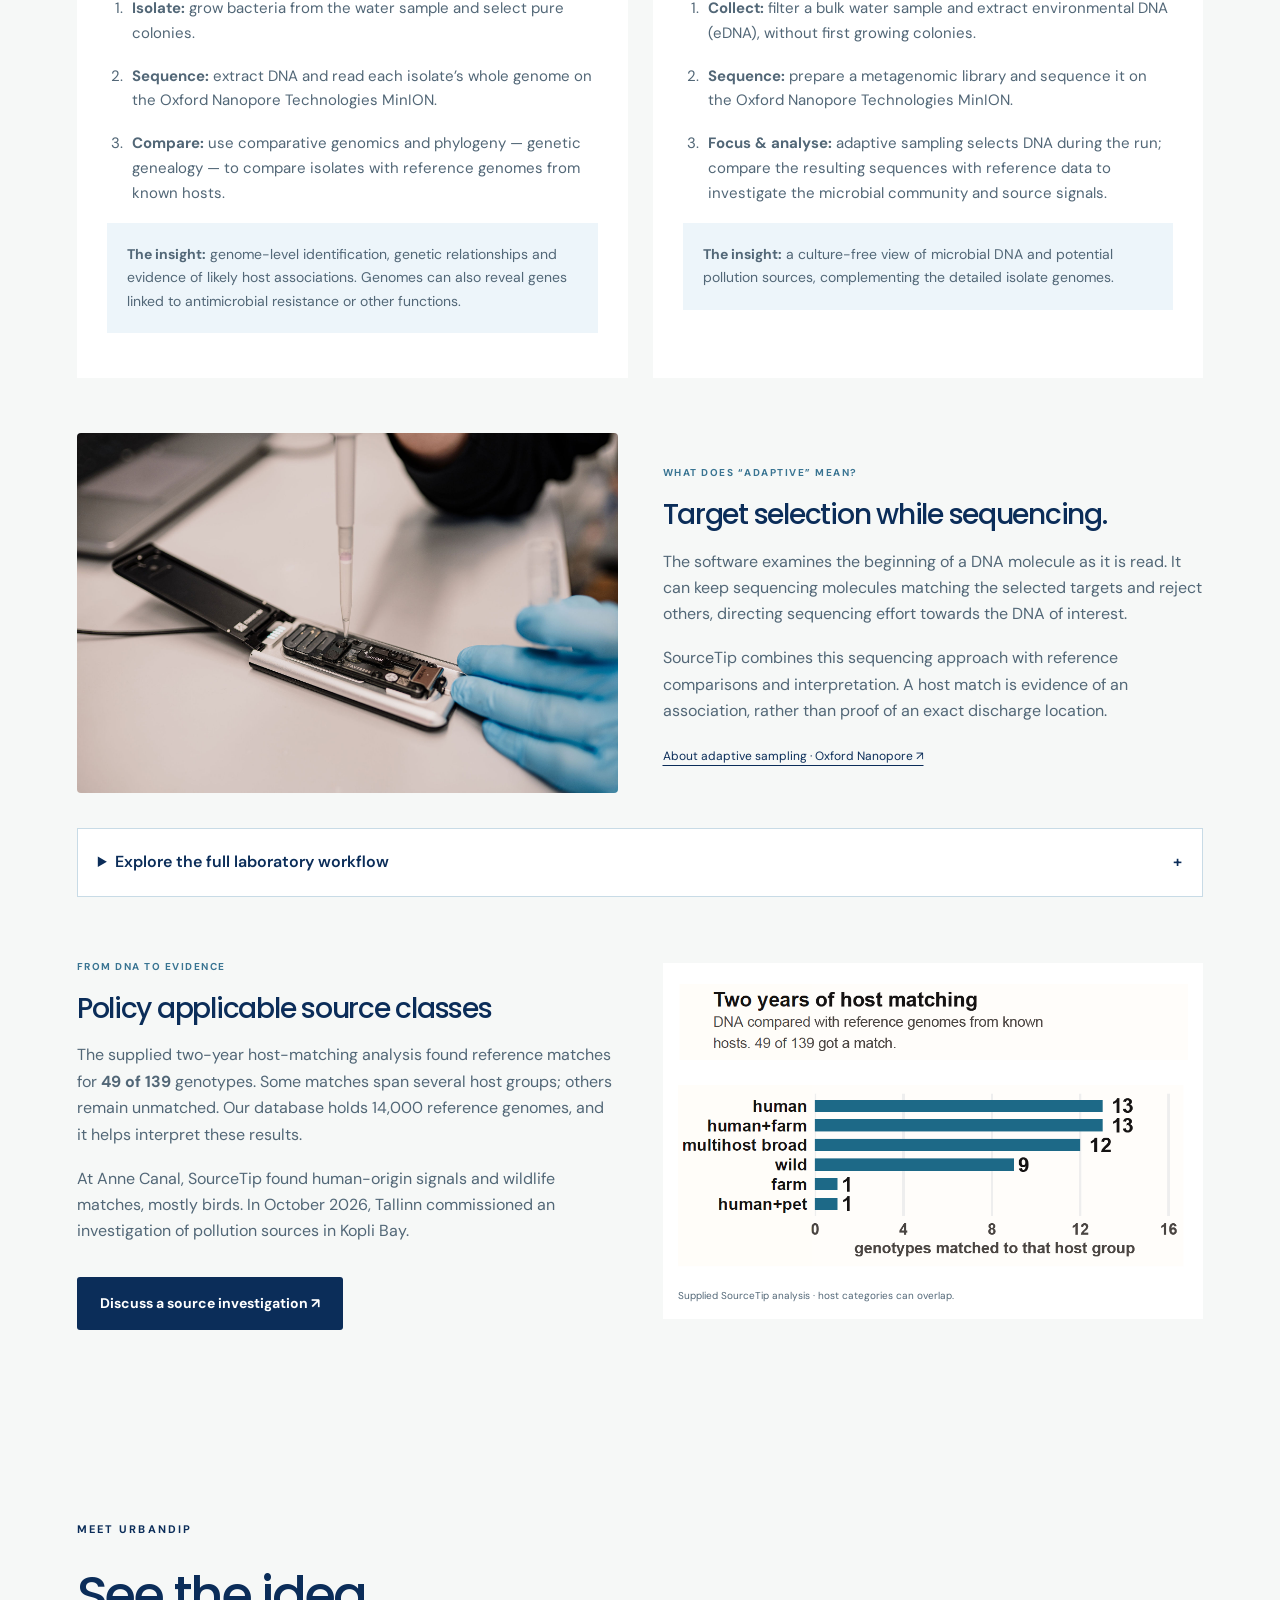
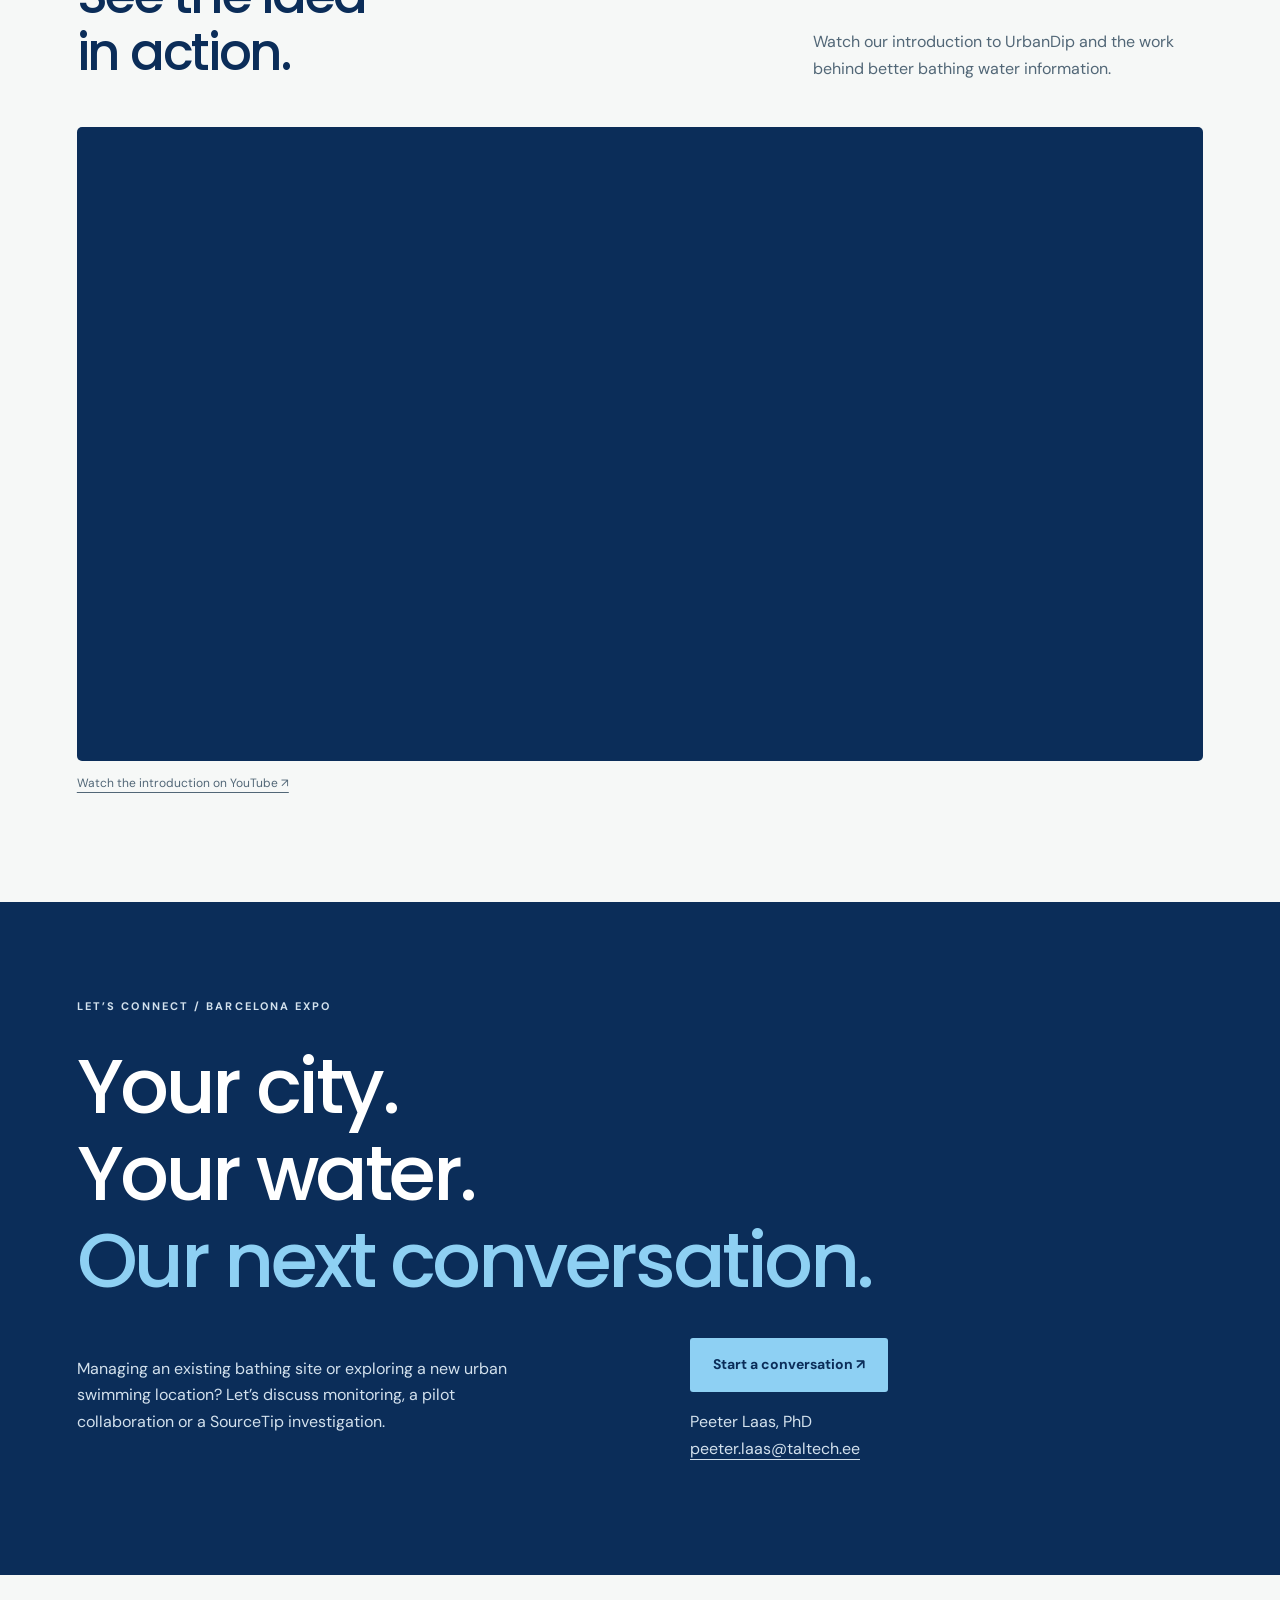
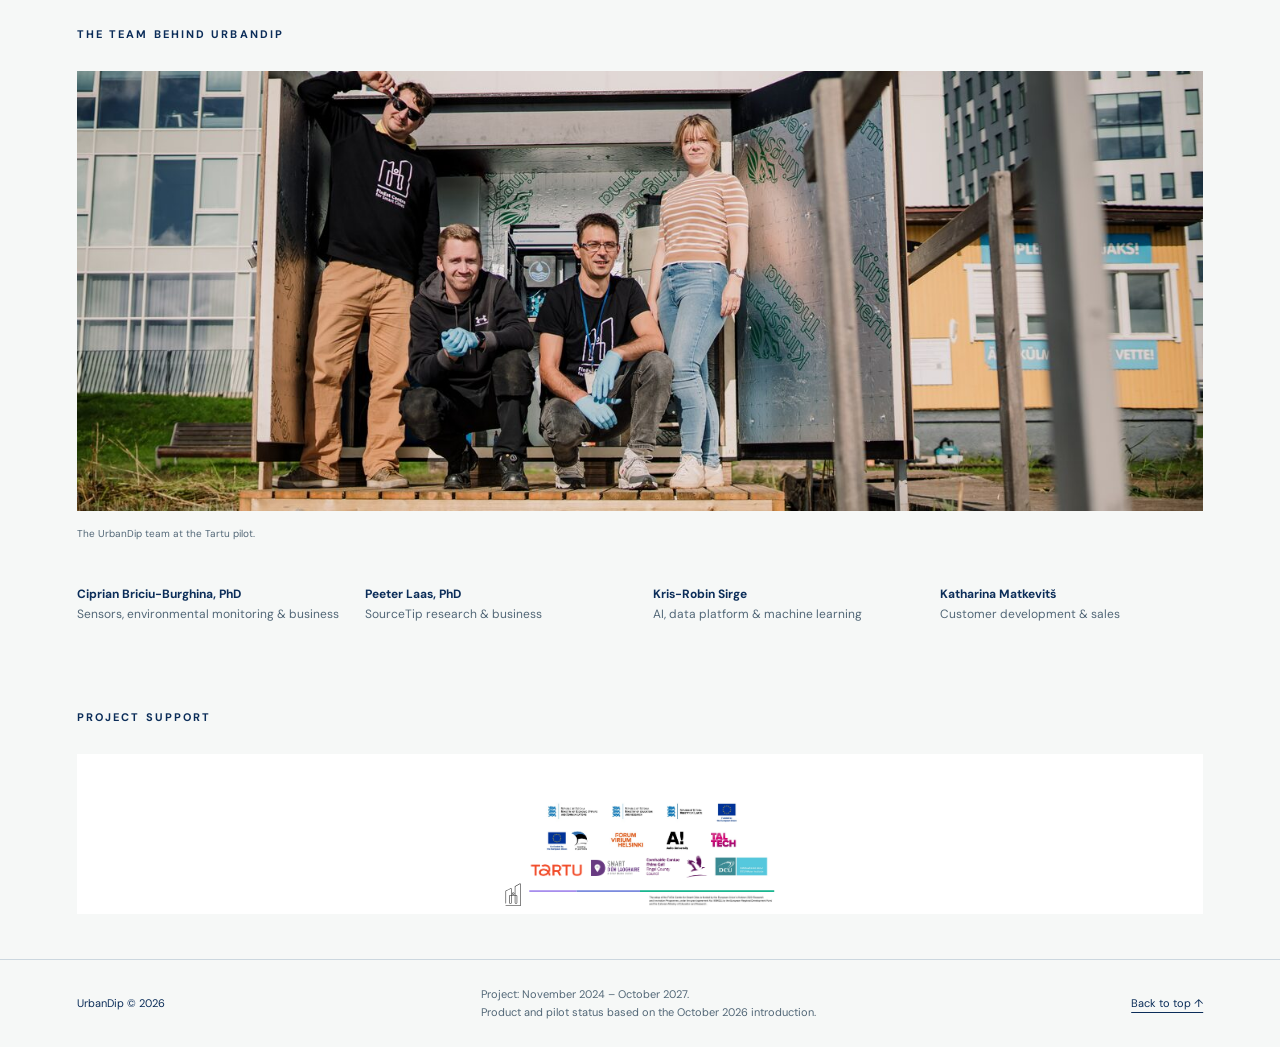
==== commit a95b3172: "Show the offering after the dashboard and drop its step number Co-Authored-By: Claude Opus 5.5 <nore" ====
--- a/index.html
+++ b/index.html
@@ -7,9 +7,9 @@
 <div class="sdg-heading"><span class="step">UN SUSTAINABLE DEVELOPMENT GOALS</span><h3>Where our work can contribute.</h3></div><div class="sdg-grid"><a class="sdg sdg6" href="https://sdgs.un.org/goals/goal6" target="_blank" rel="noopener"><strong>06</strong><h4>Clean water<br>and sanitation</h4><p>Target 6.3: water quality and pollution reduction. Monitoring and source evidence help inform local action.</p><span>Explore SDG 6 ↗</span></a><a class="sdg sdg12" href="https://sdgs.un.org/goals/goal12" target="_blank" rel="noopener"><strong>12</strong><h4>Responsible consumption<br>and production</h4><p>Target 12.5: waste prevention and reduction. Explore how monitoring can reduce demand for single-use labware.</p><span>Explore SDG 12 ↗</span></a><a class="sdg sdg13" href="https://sdgs.un.org/goals/goal13" target="_blank" rel="noopener"><strong>13</strong><h4>Climate<br>action</h4><p>Investigate the carbon footprint of monitoring, including travel, laboratory energy, equipment and maintenance.</p><span>Explore SDG 13 ↗</span></a><a class="sdg sdg14" href="https://sdgs.un.org/goals/goal14" target="_blank" rel="noopener"><strong>14</strong><h4>Life below<br>water</h4><p>Target 14.1: marine pollution reduction. Source tracking can inform action on land-based contamination of coastal waters.</p><span>Explore SDG 14 ↗</span></a></div>
 <div class="scenario-intro"><span class="step">PLASTIC & CARBON / PRELIMINARY MODELLING</span><h3>Measure the footprint.<br>Test the opportunity.</h3><p>Our exploratory EU-scale scenarios compare conventional culture-testing workflows with an in situ sensor approach. These are modelled possibilities, not measured UrbanDip savings or a verified life-cycle assessment. Sensors complement required regulatory testing; realised savings depend on which activities can actually be avoided.</p></div>
 <div class="scenario-grid"><article><h3>Single-use plastic</h3><p>Consider the footprint of sample bottles, filters, petri dishes, protective equipment and pipette tips, alongside calibration needs.</p><a href="plastic-scenario.png" target="_blank"><img src="plastic-scenario.png" alt="Preliminary plastic scenario: 17.75 tonnes for conventional testing compared with 0.10 tonnes for sensor calibration; assumptions require reconciliation" loading="lazy"></a><p class="model-note"><strong>Interpretation:</strong> the supplied scenario shows 17.75 t versus 0.10 t per year for 132,486 tests. Its 114 g/sample footnote would instead imply approximately 15.1 t. The mass assumptions must be reconciled before the headline saving is used as an impact claim.</p></article><article><h3>Monitoring carbon footprint</h3><p>Balance potentially avoided courier travel, laboratory energy and waste treatment against sensor hardware and maintenance.</p><a href="carbon-scenario.png" target="_blank"><img src="carbon-scenario.png" alt="Preliminary carbon waterfall with avoided travel, lab energy and incineration, offset by sensor hardware and maintenance; headline percentage under review" loading="lazy"></a><p class="model-note"><strong>Interpretation:</strong> the waterfall includes 353.4 t CO₂e of avoided activities and 99.0 t CO₂e of added hardware and maintenance. The 74% headline does not reconcile with the net change plotted. The baseline, system boundary and percentage need validation.</p></article></div></div></section>
+<section class="wrap pilots" id="pilots"><p class="eyebrow">DEVELOPED WITH CITIES</p><div class="section-heading"><h2>Real places.<br>Real water challenges.</h2><p>Field monitoring in Estonia and Ireland provides the foundation for the next generation of UrbanDip services.</p></div><div class="pilot-grid"><article><img src="anne_canal.jpg" alt="Anne Canal in Tartu, Estonia" loading="lazy"><div><span class="step">ESTONIA / SINCE SEPTEMBER 2025</span><h3>Anne Canal, Tartu</h3><p>Monitoring and model development at an urban bathing site, alongside genomic investigation of contamination sources.</p></div></article><article><img src="dublin_bay.jpg" alt="Coastal waters in Dublin, Ireland" loading="lazy"><div><span class="step">IRELAND / SINCE MAY 2026</span><h3>Dún Laoghaire Baths, Dublin</h3><p>A coastal pilot station between a combined sewer overflow and the official sampling point, capturing changing conditions.</p></div></article></div><figure class="kiosk"><img src="kiosk_pilot_setup_sensors.png" alt="Open pilot monitoring kiosk with labelled ColiMinder and reagents, ISCO autosampler, EXO and TriOS sensors, flow-through tank, pump, waste container and electrical panel" loading="lazy"><figcaption>Inside a pilot monitoring kiosk · sensors, autosampler and flow-through tank.</figcaption></figure></section>
+<section class="platform"><div class="wrap"><p class="eyebrow">MAKE THE DATA USEFUL</p><div class="section-heading"><h2>Complex measurements.<br>Clearer decisions.</h2><p>The piloted UrbanDip dashboard brings monitoring, a six-hour forecast and notifications into a simple public view and an advanced expert view.</p></div><figure class="dashboard"><img src="dashboard.png" alt="UrbanDip pilot dashboard showing bathing water information" loading="lazy"><figcaption>Dashboard from the UrbanDip pilot · image, not live water quality data</figcaption></figure><div class="addons"><article><span class="step">LOOK AHEAD</span><h3>Forecast</h3><p>AI models combine water sensor measurements with weather data to anticipate faecal pollution hours ahead.</p><span class="status">Piloted · service launch planned for 2028–29</span></article><article><span class="step">TRACE THE CAUSE</span><h3>SourceTip</h3><p>Genomic microbial source tracking investigates the origins of pollution, helping cities target the underlying problem.</p><a href="#science">Explore the science ↗</a></article></div></div></section>
 <section class="offering wrap" id="offering"><p class="eyebrow">THE OFFERING</p><div class="section-heading"><h2>Learn the water.<br>Stay connected.</h2><p>A locally calibrated approach, from the first reference measurements to everyday insight.</p></div><article class="product"><div class="product-copy"><span class="step">01 / CALIBRATE</span><h3>UrbanDip Learn</h3><p class="large">Every water body has its own story.</p><p>A temporary reference station combines EXO, TriOS, ColiMinder and automatic sampling with paired laboratory tests. An approximately three-month deployment builds the dataset needed to calibrate a model for your location.</p><ul><li>Continuous water quality measurements</li><li>Paired culture and faecal indicator validation</li><li>A reusable station for the next site</li></ul><span class="status">Modular product in development</span></div><figure><img src="learn_unit.jpg" alt="UrbanDip Learn reference station concept" loading="lazy"><figcaption>Learn station concept · local calibration comes first</figcaption></figure></article><article class="product reverse"><div class="product-copy"><span class="step">02 / MONITOR</span><h3>UrbanDip Live</h3><p class="large">Keep a finger on the pulse of your water.</p><p>The planned permanent, solar-powered monitoring buoy uses telemetry and a locally calibrated model. Each Live site includes the Platform: a dashboard, data quality checks and a public interface.</p><ul><li>Nearly real-time insight for site managers</li><li>A clear view for citizens and experts</li><li>One place to bring the information together</li></ul><span class="status">Buoy being developed for field readiness</span></div><figure><img src="live_buoy.jpg" alt="UrbanDip Live monitoring buoy concept" loading="lazy"><figcaption>Live buoy concept · permanent monitoring</figcaption></figure></article><details class="workflow"><summary>See the Learn and Live system overview <span>+</span></summary><img src="product-overview.svg" alt="UrbanDip Learn and Live system overview" loading="lazy"></details></section>
-<section class="wrap pilots" id="pilots"><p class="eyebrow">DEVELOPED WITH CITIES</p><div class="section-heading"><h2>Real places.<br>Real water challenges.</h2><p>Field monitoring in Estonia and Ireland provides the foundation for the next generation of UrbanDip services.</p></div><div class="pilot-grid"><article><img src="anne_canal.jpg" alt="Anne Canal in Tartu, Estonia" loading="lazy"><div><span class="step">ESTONIA / SINCE SEPTEMBER 2025</span><h3>Anne Canal, Tartu</h3><p>Monitoring and model development at an urban bathing site, alongside genomic investigation of contamination sources.</p></div></article><article><img src="dublin_bay.jpg" alt="Coastal waters in Dublin, Ireland" loading="lazy"><div><span class="step">IRELAND / SINCE MAY 2026</span><h3>Dún Laoghaire Baths, Dublin</h3><p>A coastal pilot station between a combined sewer overflow and the official sampling point, capturing changing conditions.</p></div></article></div><figure class="kiosk"><img src="kiosk_pilot_setup_sensors.png" alt="Open pilot monitoring kiosk with labelled ColiMinder and reagents, ISCO autosampler, EXO and TriOS sensors, flow-through tank, pump, waste container and electrical panel" loading="lazy"><figcaption>Inside a pilot monitoring kiosk · sensors, autosampler and flow-through tank.</figcaption></figure></section>
-<section class="platform"><div class="wrap"><p class="eyebrow">03 / MAKE THE DATA USEFUL</p><div class="section-heading"><h2>Complex measurements.<br>Clearer decisions.</h2><p>The piloted UrbanDip dashboard brings monitoring, a six-hour forecast and notifications into a simple public view and an advanced expert view.</p></div><figure class="dashboard"><img src="dashboard.png" alt="UrbanDip pilot dashboard showing bathing water information" loading="lazy"><figcaption>Dashboard from the UrbanDip pilot · image, not live water quality data</figcaption></figure><div class="addons"><article><span class="step">LOOK AHEAD</span><h3>Forecast</h3><p>AI models combine water sensor measurements with weather data to anticipate faecal pollution hours ahead.</p><span class="status">Piloted · service launch planned for 2028–29</span></article><article><span class="step">TRACE THE CAUSE</span><h3>SourceTip</h3><p>Genomic microbial source tracking investigates the origins of pollution, helping cities target the underlying problem.</p><a href="#science">Explore the science ↗</a></article></div></div></section>
 <section class="wrap sourcetip" id="science"><p class="eyebrow">SOURCETIP / SCIENCE-INFORMED DECISION MAKING</p><div class="section-heading"><h2>One water sample.<br>Two complementary DNA tracks.</h2><p>We investigate individual bacterial genomes and DNA collected directly from water. Together they help explain which microbes are present and which sources their DNA resembles.</p></div>
 <div class="sample-banner"><span>WATER SAMPLE</span><strong>21st century molecular diagnostics for microbiological contamination</strong><p>SourceTip adds genomic evidence alongside the standard test, supporting an environmental investigation.</p></div>
 <div class="tracks"><article class="track"><img src="isolate-culture.png" alt="Picking a bacterial colony from a culture plate" loading="lazy"><div class="track-copy"><span class="step">TRACK A / CULTURE-BASED</span><h3>Whole-genome sequencing</h3><p class="large">Build the bacterium’s family tree.</p><ol><li><strong>Isolate:</strong> grow bacteria from the water sample and select pure colonies.</li><li><strong>Sequence:</strong> extract DNA and read each isolate’s whole genome on the Oxford Nanopore Technologies MinION.</li><li><strong>Compare:</strong> use comparative genomics and phylogeny — genetic genealogy — to compare isolates with reference genomes from known hosts.</li></ol><p class="track-result"><strong>The insight:</strong> genome-level identification, genetic relationships and evidence of likely host associations. Genomes can also reveal genes linked to antimicrobial resistance or other functions.</p></div></article>
